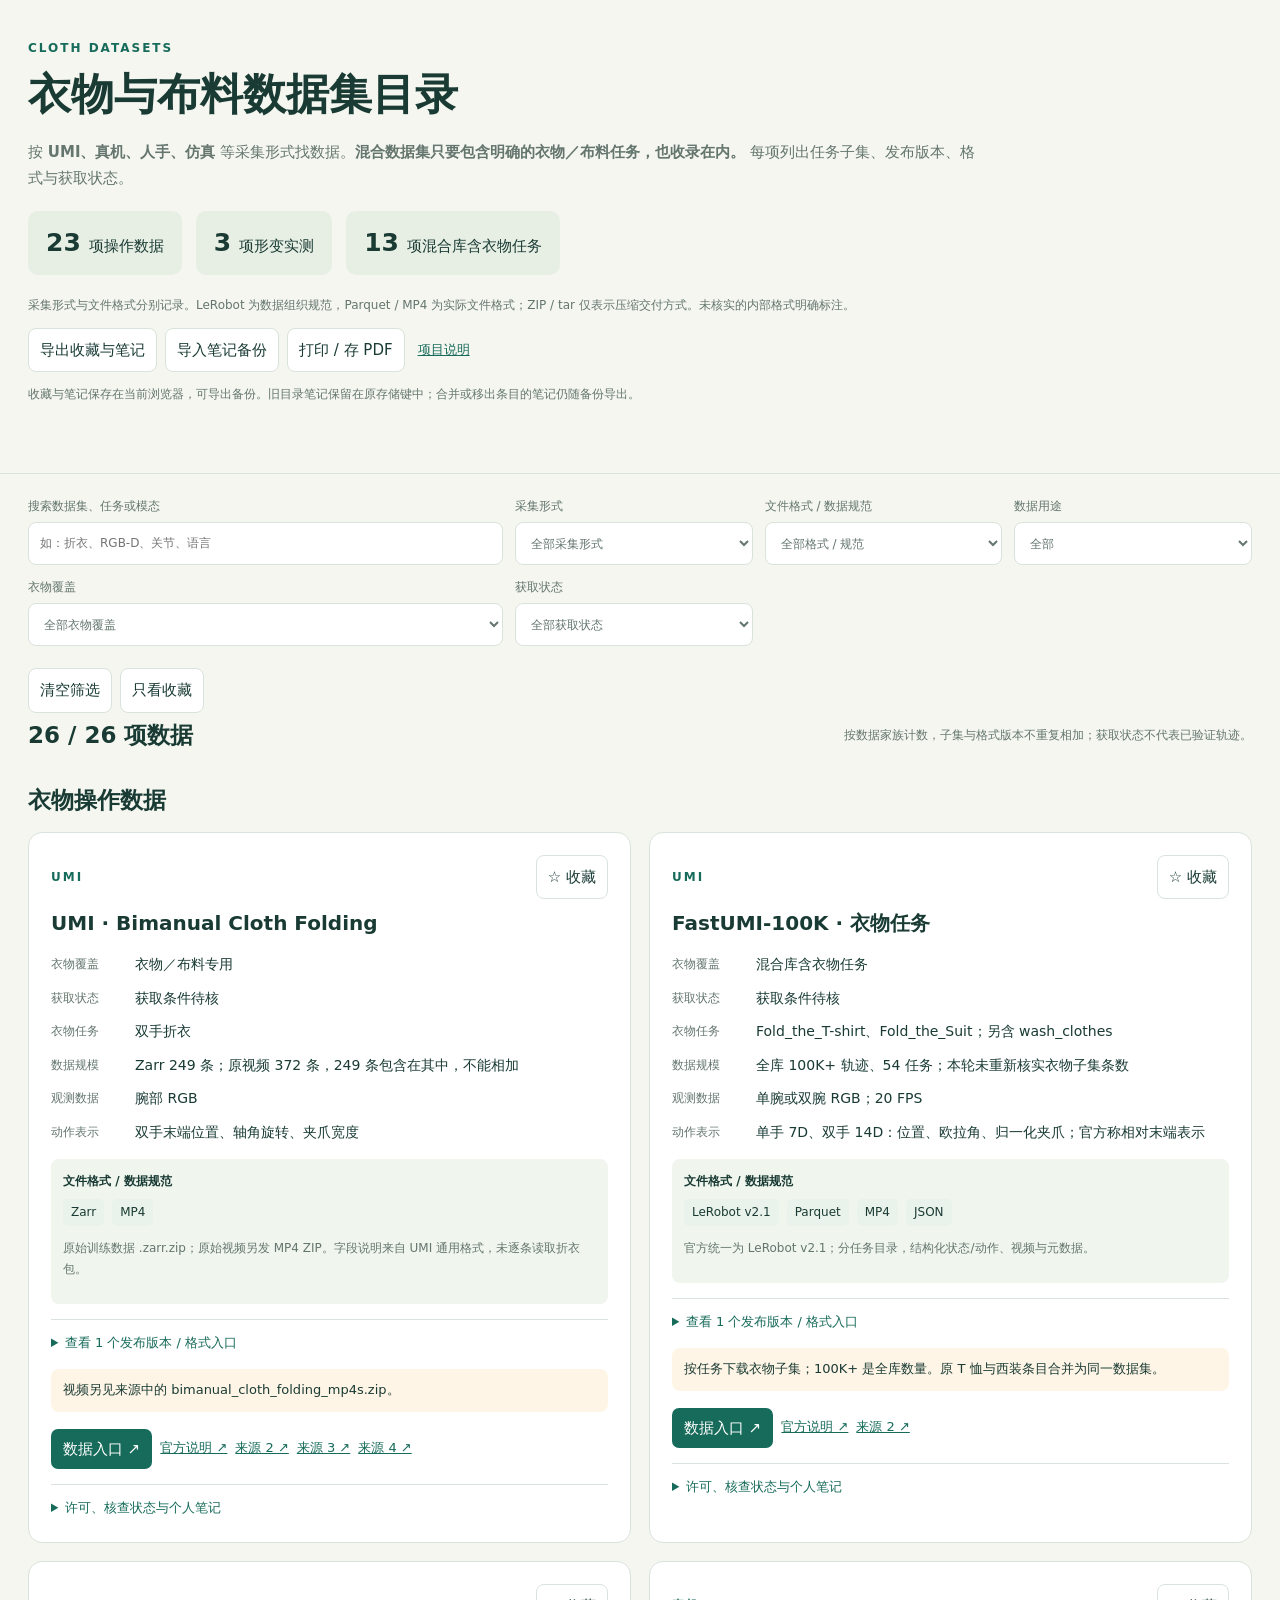
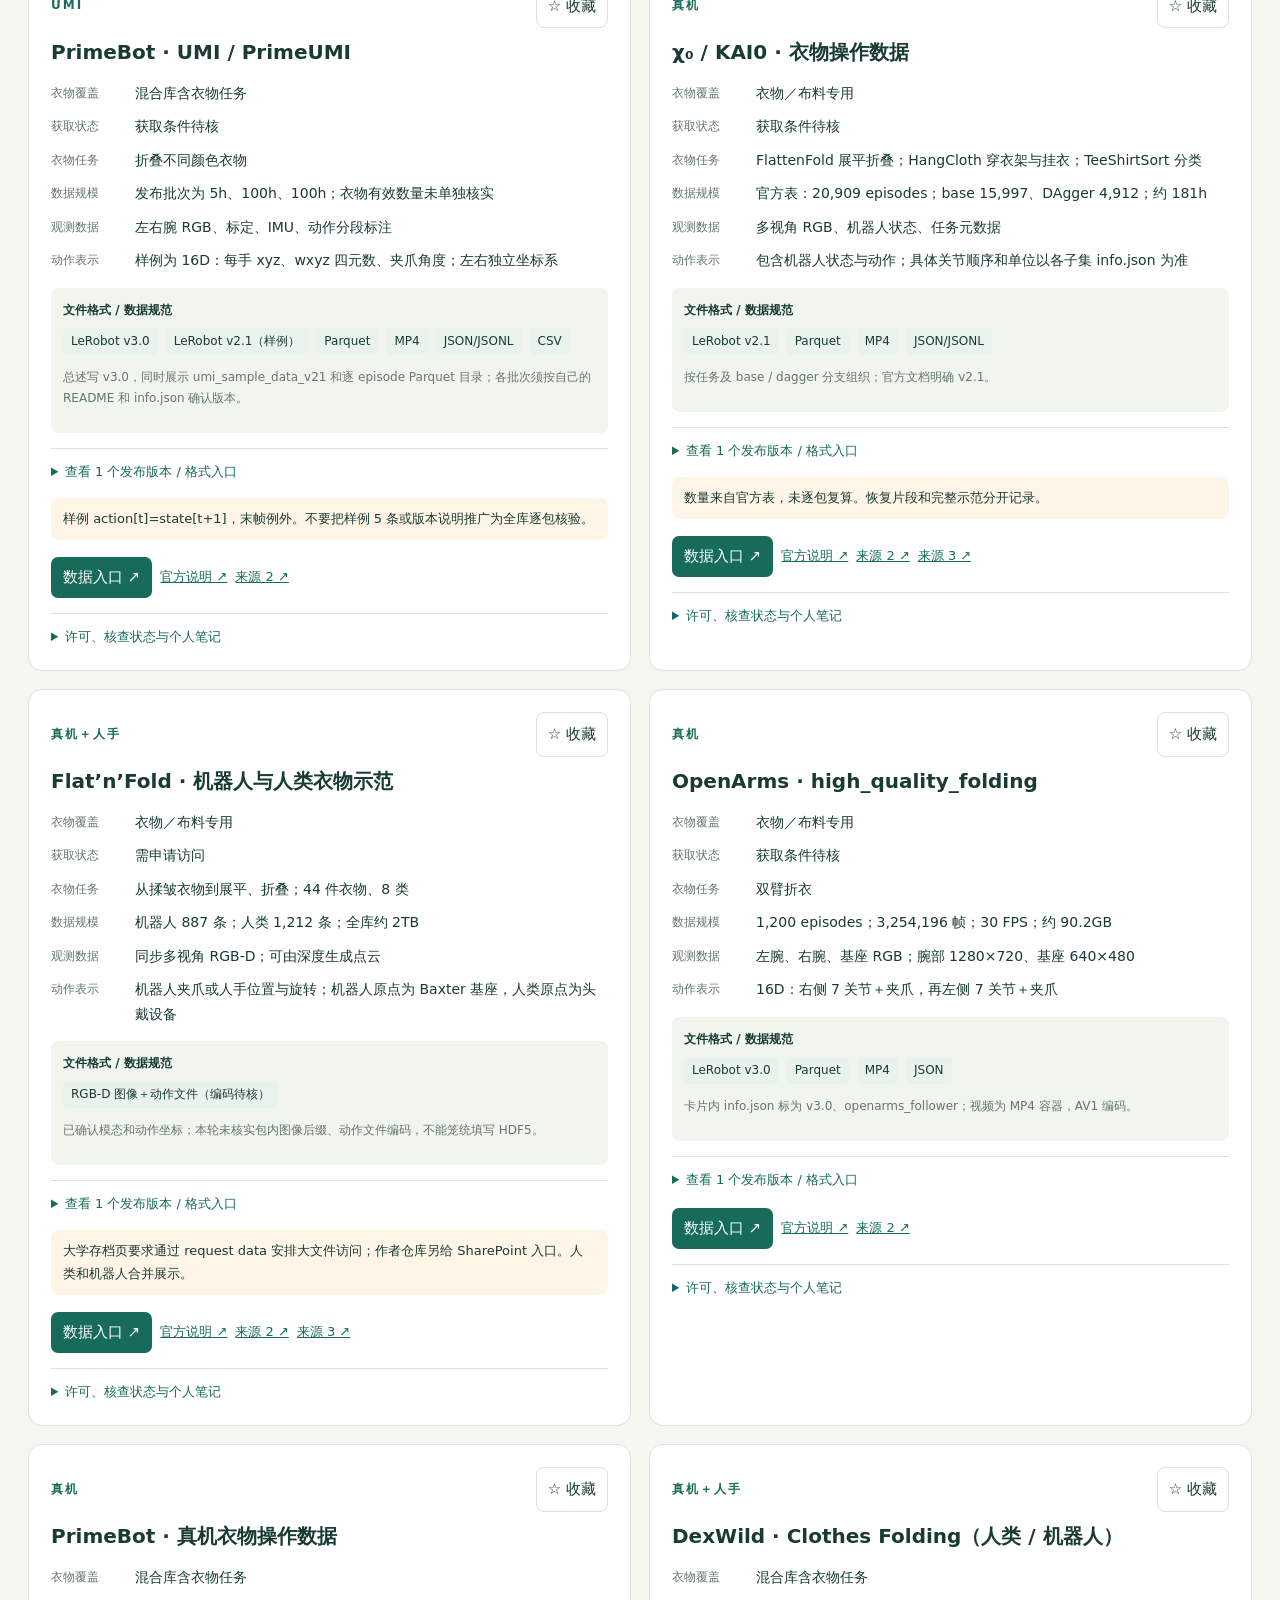
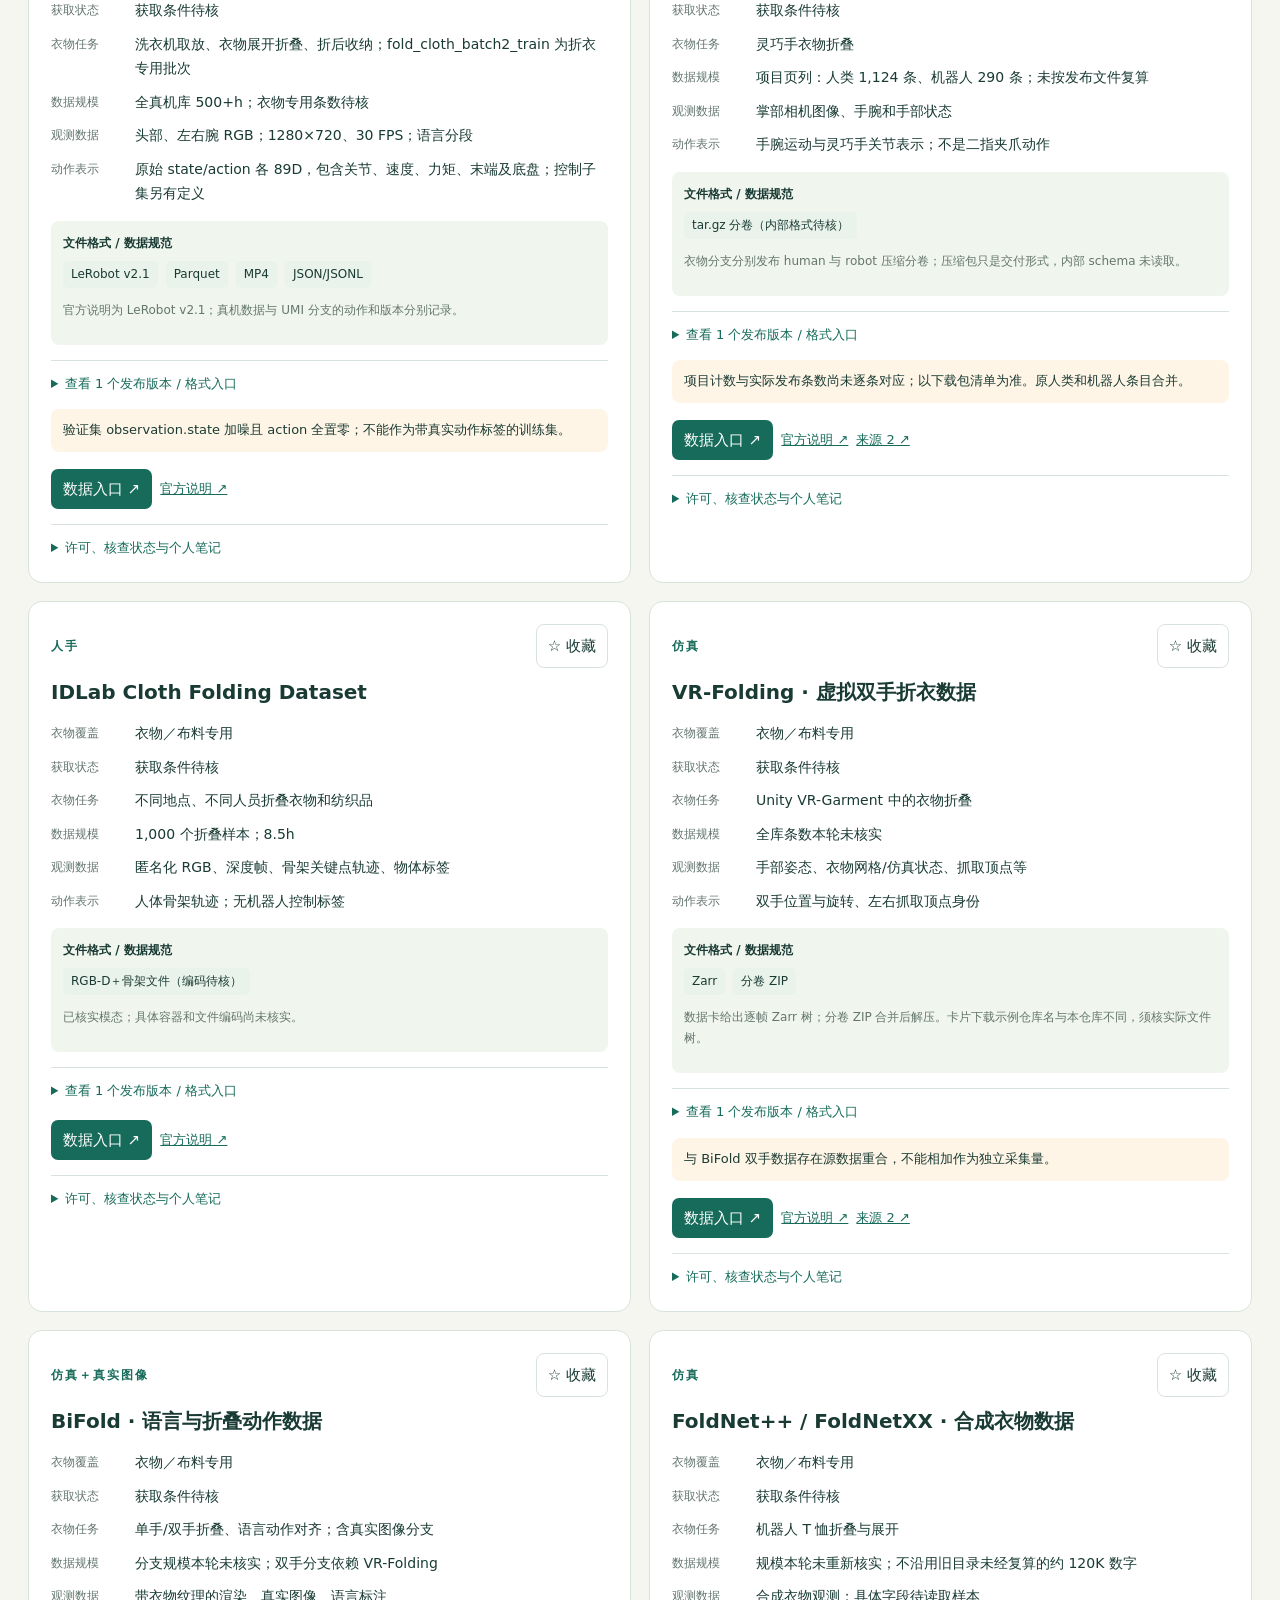
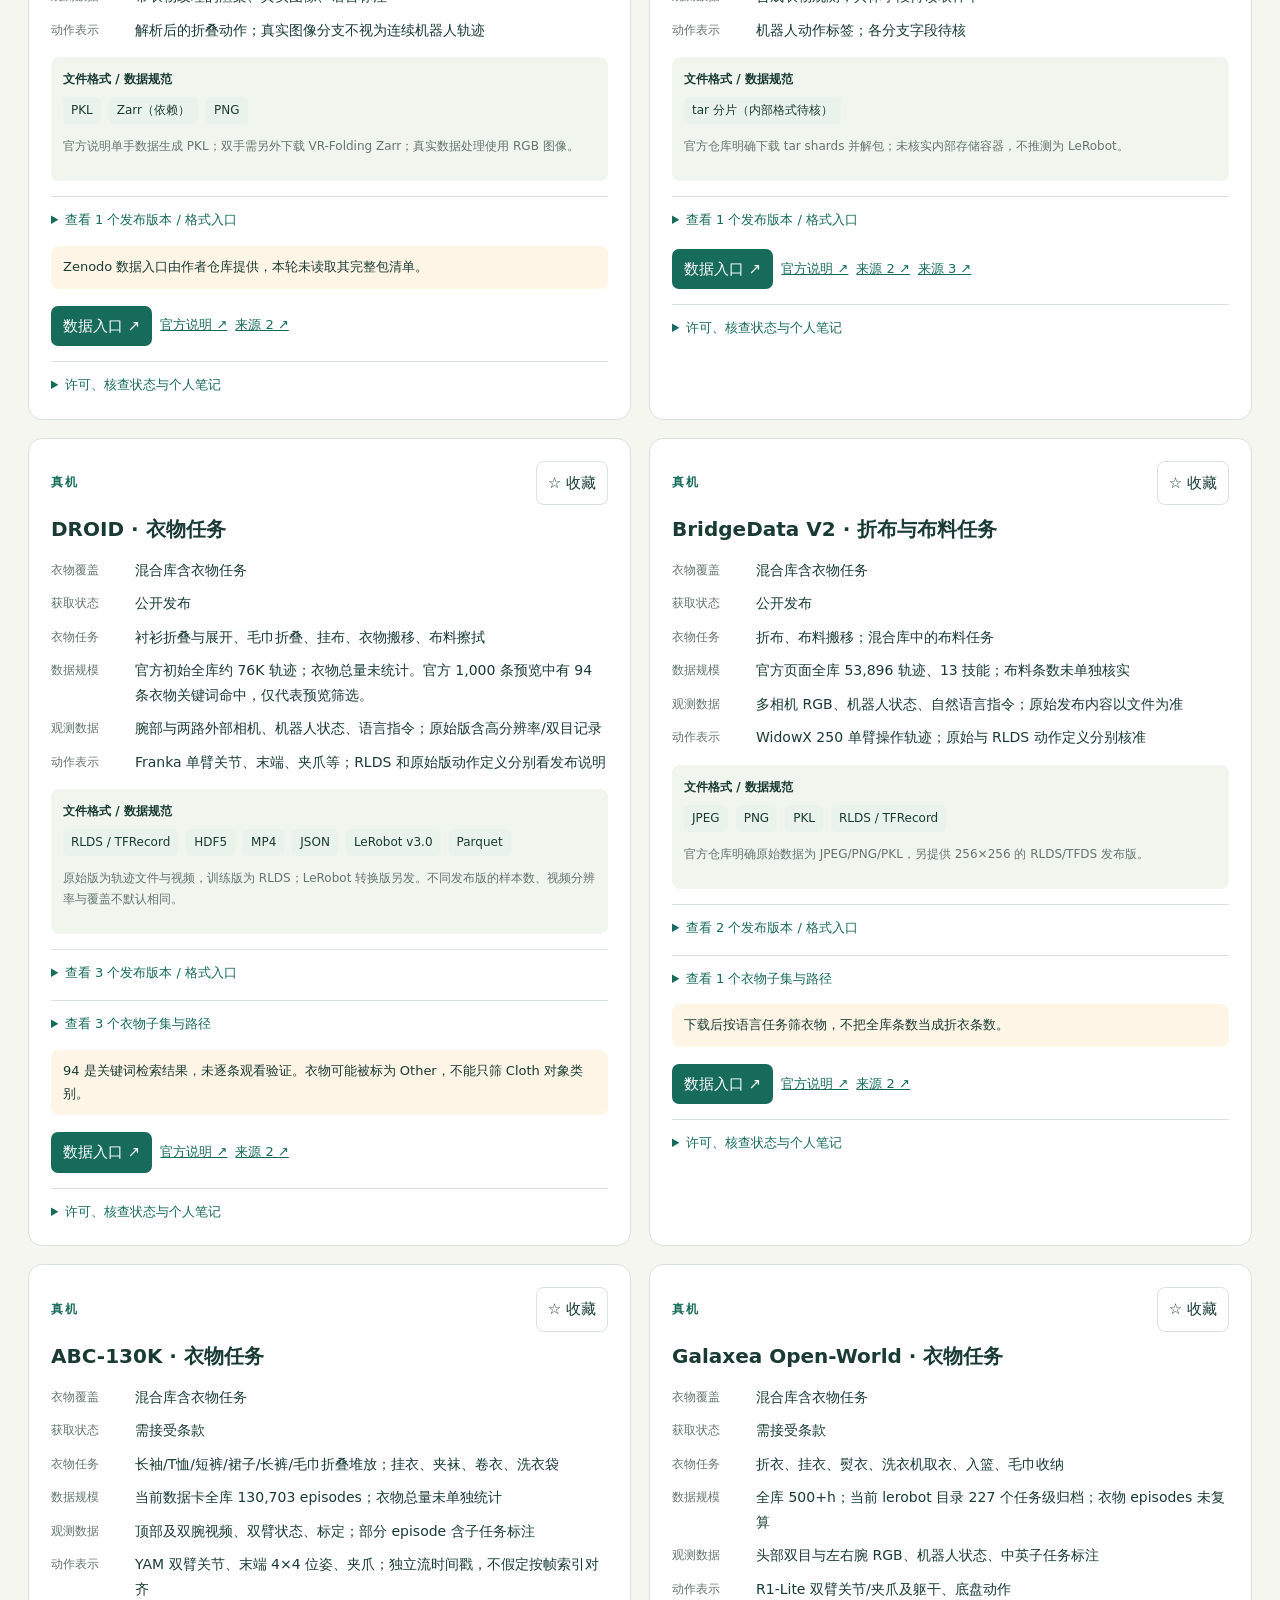
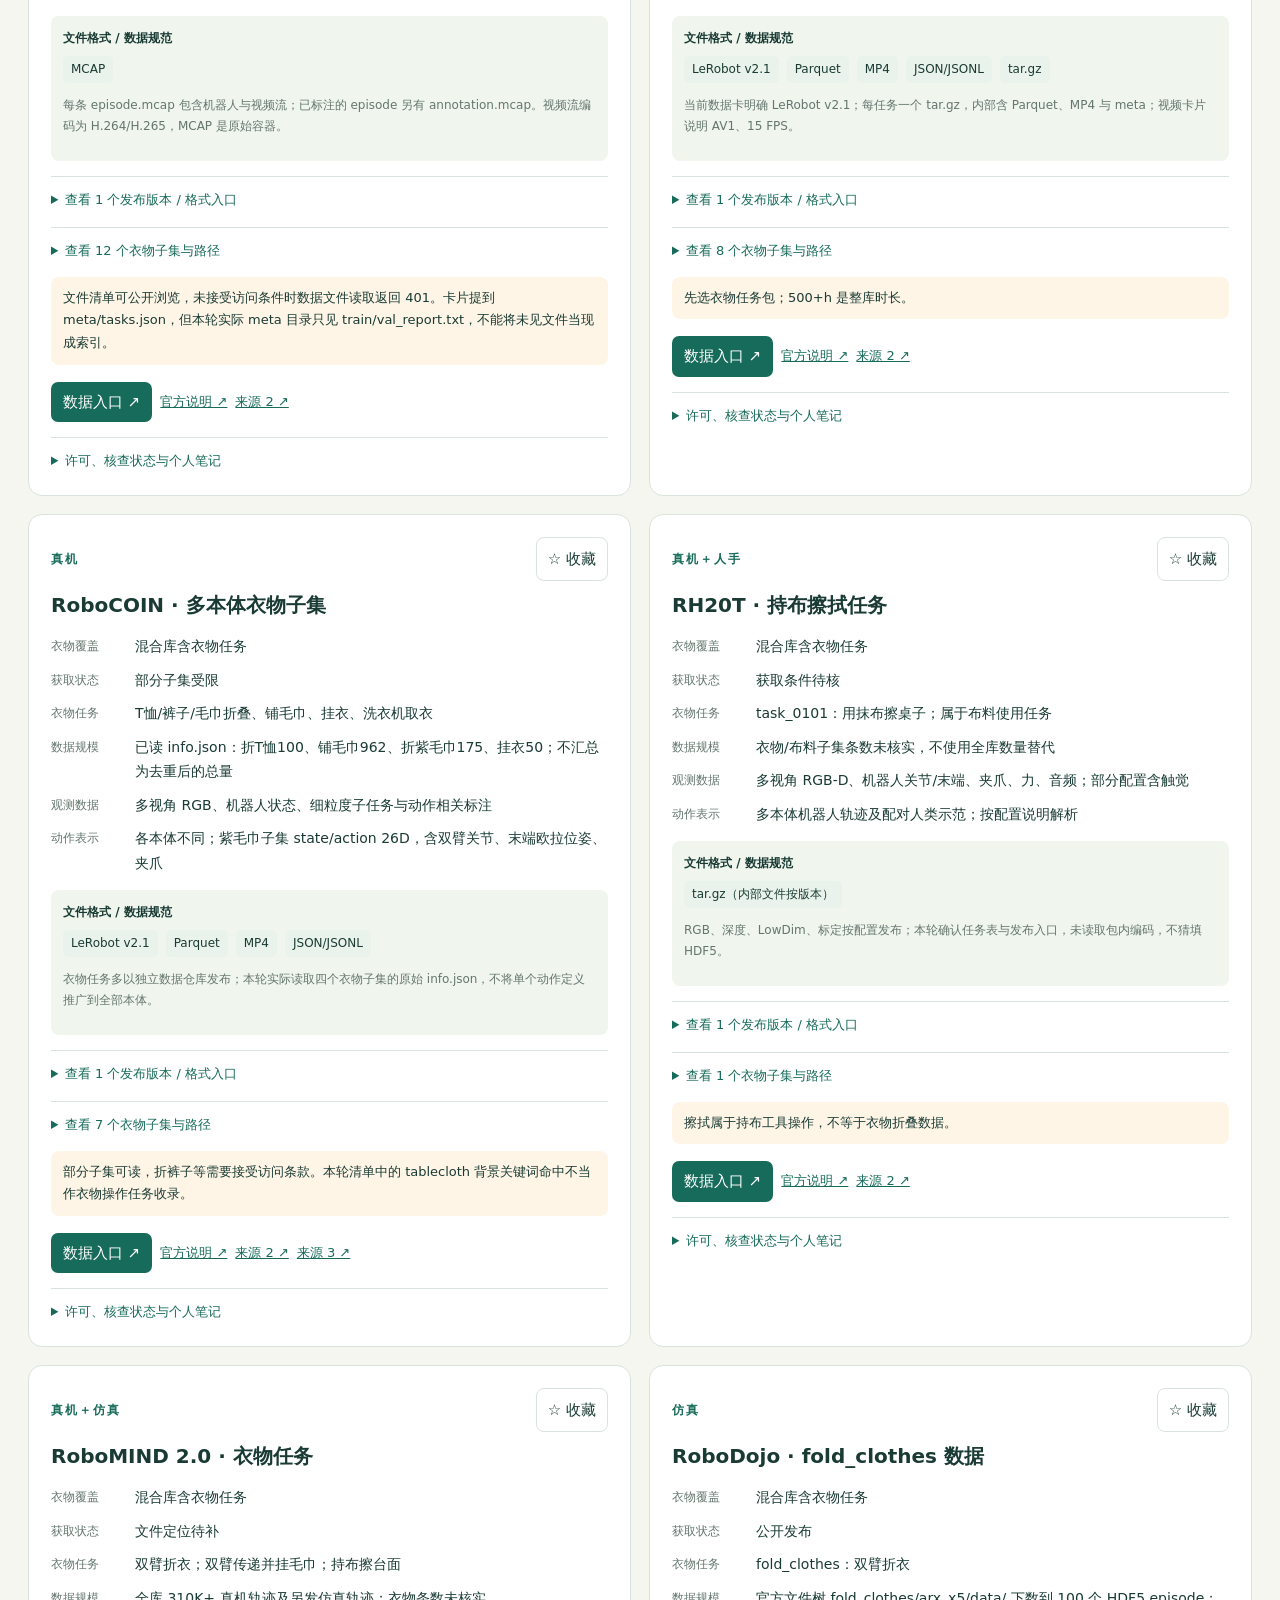
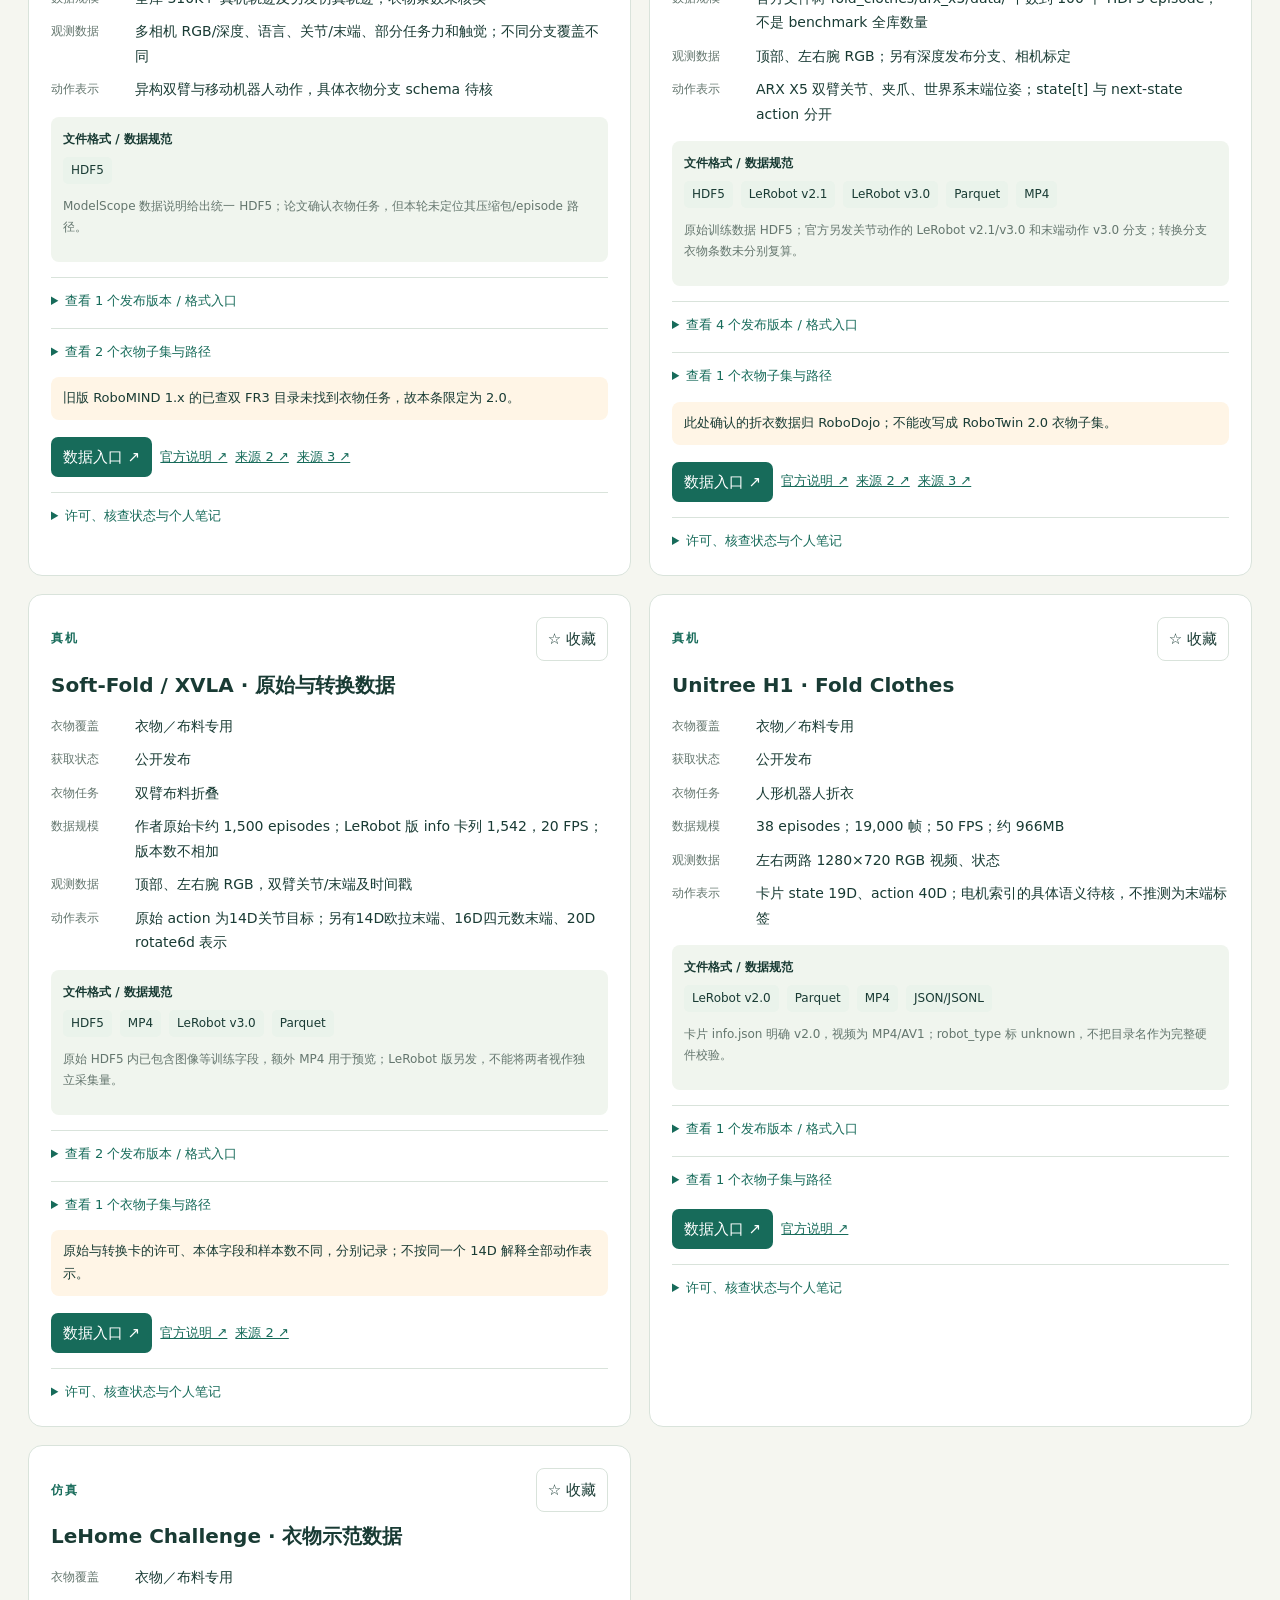
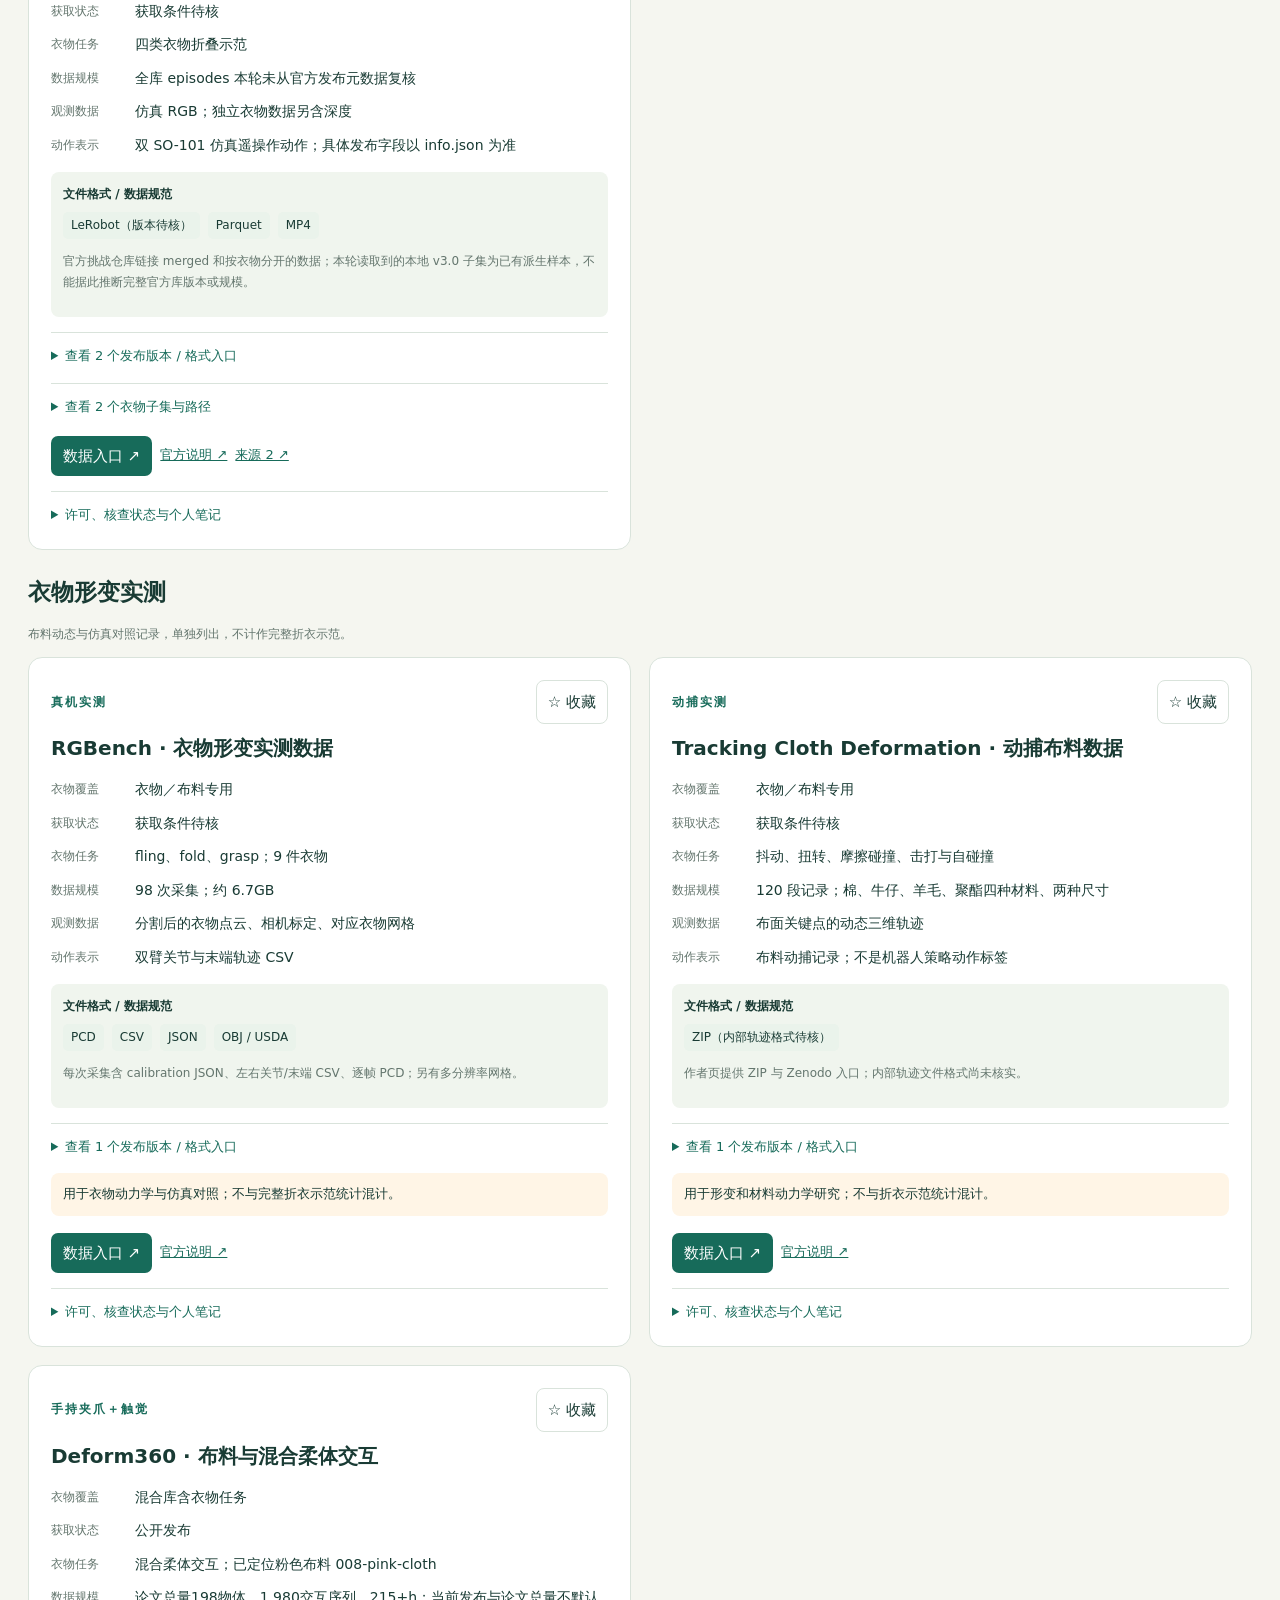
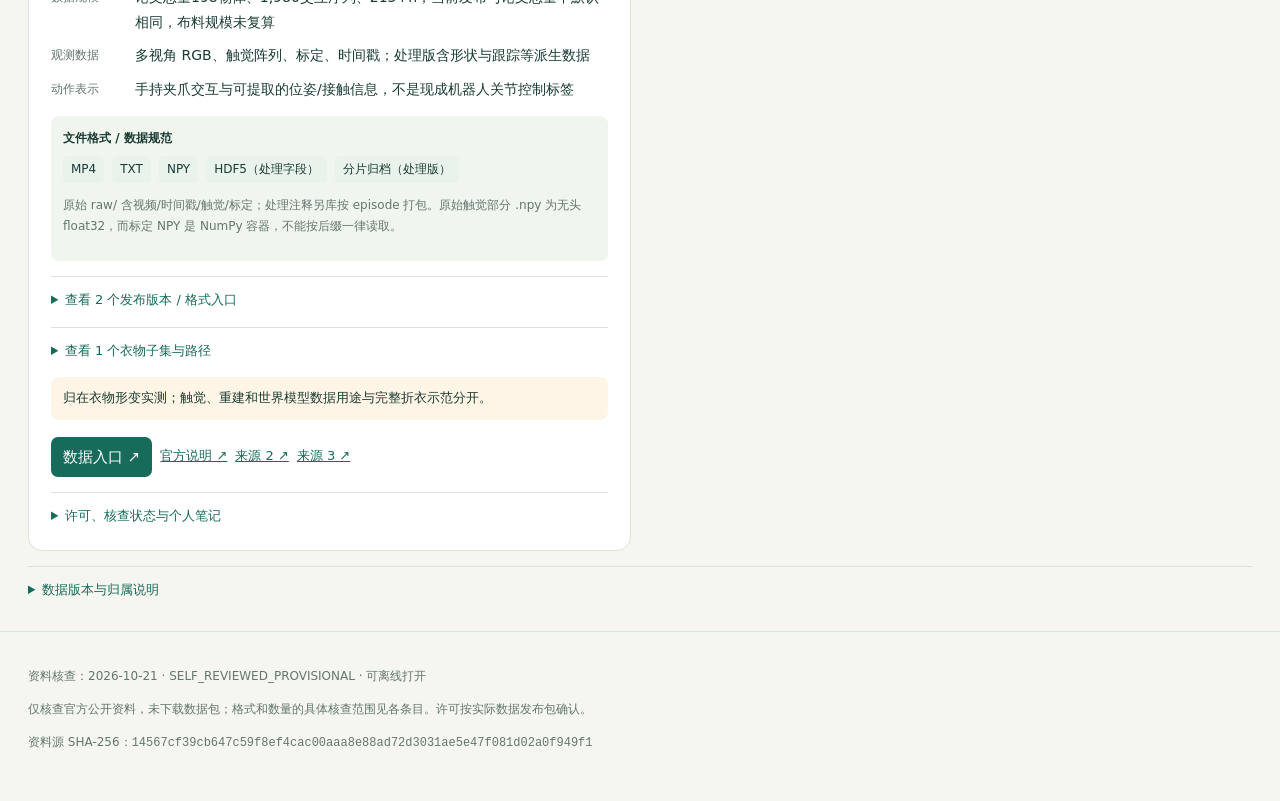
==== datasets/cloth-datasets.html @ 1697c264 "feat: add searchable cloth dataset directory" ====
<!doctype html>
<html lang="zh-CN"><head><meta charset="utf-8"><meta name="viewport" content="width=device-width,initial-scale=1">
<meta name="source-sha256" content="14567cf39cb647c59f8ef4cac00aaa8e88ad72d3031ae5e47f081d02a0f949f1"><title>衣物与布料数据集目录</title>
<style>
:root{--ink:#193b34;--muted:#64766e;--line:#d9e3db;--accent:#176b5a;--paper:#f5f6f0}*{box-sizing:border-box}body{margin:0;background:var(--paper);color:var(--ink);font:15px/1.75 system-ui,-apple-system,"Noto Sans CJK SC",sans-serif}a{color:var(--accent);overflow-wrap:anywhere}button,input,select,textarea{font:inherit;color:inherit}button,select{cursor:pointer}button,input,select,textarea{border:1px solid var(--line);border-radius:8px;background:white;padding:8px 11px}button:hover{border-color:var(--accent)}:focus-visible{outline:3px solid #dca468;outline-offset:2px}.wrap{max-width:1320px;margin:auto;padding:0 28px}header{padding:38px 0 22px;border-bottom:1px solid var(--line)}h1{font-size:clamp(28px,4vw,43px);line-height:1.3;margin:8px 0 16px}h2{font-size:23px;margin:22px 0 12px}h3{font-size:20px;line-height:1.5;margin:9px 0 14px}.eyebrow{color:var(--accent);font-size:12px;letter-spacing:2px;font-weight:700}.intro{color:var(--muted);max-width:950px}.stats,.tools,.tags,.cardlinks{display:flex;flex-wrap:wrap;gap:8px}.stats{gap:14px;margin:20px 0}.stat{padding:10px 18px;background:#e7eee4;border-radius:10px}.stat b{font-size:25px;margin-right:8px}.small{font-size:12px;color:var(--muted)}.tools{align-items:center}.tools a{font-size:13px;margin:0 5px}.filters{margin:22px 0;display:grid;grid-template-columns:2fr 1fr 1fr 1fr;gap:12px}.filters label{display:flex;flex-direction:column;gap:5px;color:var(--muted);font-size:12px}input,select{min-height:43px;width:100%}.grid{display:grid;grid-template-columns:repeat(2,minmax(0,1fr));gap:18px}.card{background:white;border:1px solid var(--line);border-radius:14px;padding:22px;min-width:0;scroll-margin-top:20px}.cardtop{display:flex;align-items:center;justify-content:space-between;gap:12px}.tag{font-size:12px;padding:3px 8px;background:#eaf3eb;border-radius:5px;overflow-wrap:anywhere}.formats{padding:12px;background:#f0f5ee;border-radius:8px;margin:15px 0}.formats strong{display:block;font-size:12px;margin-bottom:7px}dl{display:grid;grid-template-columns:72px minmax(0,1fr);gap:9px 12px;margin:0}dt{color:var(--muted);font-size:12px;padding-top:2px}dd{margin:0;font-size:14px;overflow-wrap:anywhere}.notice{font-size:13px;padding:10px 12px;background:#fff5e6;border-radius:8px;margin:14px 0}.cardlinks{margin-top:17px;align-items:center}.download{background:var(--accent);color:white;text-decoration:none;padding:7px 12px;border-radius:7px}.cardlinks a:not(.download){font-size:13px}details{border-top:1px solid var(--line);padding-top:12px;margin-top:15px}summary{cursor:pointer;font-size:13px;color:var(--accent)}textarea{display:block;width:100%;min-height:70px;margin-top:8px;resize:vertical}footer{border-top:1px solid var(--line);margin-top:30px;padding:22px 0 36px}.empty{background:white;border:1px dashed var(--line);padding:28px;border-radius:12px}.resultbar{display:flex;justify-content:space-between;gap:12px;align-items:center}.resultbar h2{margin:0}#status{min-height:22px}code{overflow-wrap:anywhere}section[hidden]{display:none}button[aria-pressed=true]{background:#dff0e3}.subset,.release{padding:10px 0;border-bottom:1px solid var(--line)}.subset code{display:block;font-size:12px;margin-top:5px}.subset p,.release p{margin:4px 0}.note-label{display:block;font-size:12px;color:var(--muted);margin-top:12px}@media(max-width:760px){.wrap{padding:0 16px}.filters{grid-template-columns:1fr 1fr}.grid{grid-template-columns:1fr}.card{padding:17px}.resultbar{align-items:flex-start;flex-direction:column}header{padding-top:25px}}@media print{.filters,.tools,.fav,.personal,#status{display:none}.grid{display:block}.card{break-inside:avoid;margin-bottom:15px}header{padding-top:0}}
</style></head><body>
<header><div class="wrap"><div class="eyebrow">CLOTH DATASETS</div><h1>衣物与布料数据集目录</h1>
<p class="intro">按 <strong>UMI、真机、人手、仿真</strong> 等采集形式找数据。<strong>混合数据集只要包含明确的衣物／布料任务，也收录在内。</strong> 每项列出任务子集、发布版本、格式与获取状态。</p>
<div id="stats" class="stats"></div>
<p class="small">采集形式与文件格式分别记录。LeRobot 为数据组织规范，Parquet / MP4 为实际文件格式；ZIP / tar 仅表示压缩交付方式。未核实的内部格式明确标注。</p>
<div class="tools"><button id="export">导出收藏与笔记</button><button id="import">导入笔记备份</button><input id="import-file" type="file" accept="application/json,.json" hidden><button id="print">打印 / 存 PDF</button><a href="https://github.com/codeofwhite/awesome-deformable-embodied-ai/blob/main/README.zh-CN.md">项目说明</a></div>
<p class="small">收藏与笔记保存在当前浏览器，可导出备份。旧目录笔记保留在原存储键中；合并或移出条目的笔记仍随备份导出。</p><p id="status" class="small" role="status" aria-live="polite"></p>
</div></header>
<main class="wrap"><div class="filters"><label>搜索数据集、任务或模态<input id="search" type="search" placeholder="如：折衣、RGB-D、关节、语言"></label><label>采集形式<select id="form"></select></label><label>文件格式 / 数据规范<select id="format"></select></label><label>数据用途<select id="section"><option value="">全部</option><option>操作数据</option><option>衣物形变实测</option></select></label><label>衣物覆盖<select id="coverage"></select></label><label>获取状态<select id="availability"></select></label></div>
<div class="tools"><button id="reset">清空筛选</button><button id="favorites" aria-pressed="false">只看收藏</button></div>
<div class="resultbar"><h2 id="count" aria-live="polite"></h2><p class="small">按数据家族计数，子集与格式版本不重复相加；获取状态不代表已验证轨迹。</p></div>
<section id="operation"><h2>衣物操作数据</h2><div id="operation-results" class="grid"></div></section>
<section id="physical"><h2>衣物形变实测</h2><p class="small">布料动态与仿真对照记录，单独列出，不计作完整折衣示范。</p><div id="physical-results" class="grid"></div></section><div id="empty" class="empty" hidden>没有匹配的数据集，请调整筛选条件。</div>
<details id="attribution"><summary>数据版本与归属说明</summary></details>
<noscript>此交互目录需要启用 JavaScript；数据内嵌在本页面中。</noscript></main>
<footer><div class="wrap"><p id="stamp" class="small"></p><p class="small">仅核查官方公开资料，未下载数据包；格式和数量的具体核查范围见各条目。许可按实际数据发布包确认。</p><p class="small">资料源 SHA-256：<code>14567cf39cb647c59f8ef4cac00aaa8e88ad72d3031ae5e47f081d02a0f949f1</code></p></div></footer>
<script id="catalog-data" type="application/json">{"schema_version":3,"title":"衣物与布料数据集目录","checked_at":"2026-10-21","scope":"只要混合数据集含明确衣物/布料任务即可收录；定位具体子集，区分采集形式、发布版本、文件格式与获取状态。仍不收工具、方法和环境条目。","review_status":"SELF_REVIEWED_PROVISIONAL","verification_scope":"官方网页、任务目录、数据卡与小型元数据核查；原始 info.json 与文件清单计数仅在对应条目声明，不表示已下载或验证轨迹。","resources":[{"id":"umi-cloth","name":"UMI · Bimanual Cloth Folding","collection_form":"UMI","section":"操作数据","tasks":"双手折衣","scale":"Zarr 249 条；原视频 372 条，249 条包含在其中，不能相加","observations":"腕部 RGB","actions":"双手末端位置、轴角旋转、夹爪宽度","formats":["Zarr","MP4"],"format_detail":"原始训练数据 .zarr.zip；原始视频另发 MP4 ZIP。字段说明来自 UMI 通用格式，未逐条读取折衣包。","download_url":"https://real.stanford.edu/umi/data/bimanual_cloth_folding/bimanual_cloth_folding.zarr.zip","access_notes":"视频另见来源中的 bimanual_cloth_folding_mp4s.zip。","license":"社区表标 MIT；具体发布包许可仍需确认","sources":[{"title":"官方数据与说明","url":"https://umi-data.github.io/"},{"title":"官方项目／数据／说明 2","url":"https://umi-gripper.github.io/"},{"title":"官方项目／数据／说明 3","url":"https://real.stanford.edu/umi/data/bimanual_cloth_folding/bimanual_cloth_folding.zarr.zip"},{"title":"官方项目／数据／说明 4","url":"https://real.stanford.edu/umi/data/bimanual_cloth_folding/bimanual_cloth_folding_mp4s.zip"}],"checked_at":"2026-10-21","verification":"官方说明已核查；未下载数据包","coverage":"衣物／布料专用","availability":"获取条件待核","subsets":[],"releases":[{"label":"当前发布入口","formats":["Zarr","MP4"],"url":"https://real.stanford.edu/umi/data/bimanual_cloth_folding/bimanual_cloth_folding.zarr.zip","provenance":"作者发布入口","coverage_note":"原始训练数据 .zarr.zip；原始视频另发 MP4 ZIP。字段说明来自 UMI 通用格式，未逐条读取折衣包。"}]},{"id":"fastumi-tshirt","name":"FastUMI-100K · 衣物任务","collection_form":"UMI","section":"操作数据","tasks":"Fold_the_T-shirt、Fold_the_Suit；另含 wash_clothes","scale":"全库 100K+ 轨迹、54 任务；本轮未重新核实衣物子集条数","observations":"单腕或双腕 RGB；20 FPS","actions":"单手 7D、双手 14D：位置、欧拉角、归一化夹爪；官方称相对末端表示","formats":["LeRobot v2.1","Parquet","MP4","JSON"],"format_detail":"官方统一为 LeRobot v2.1；分任务目录，结构化状态/动作、视频与元数据。","download_url":"https://huggingface.co/datasets/IPEC-COMMUNITY/FastUMI_100k_lerobot","access_notes":"按任务下载衣物子集；100K+ 是全库数量。原 T 恤与西装条目合并为同一数据集。","license":"Apache-2.0（作者数据卡）","sources":[{"title":"官方数据与说明","url":"https://huggingface.co/datasets/fastumi100k/fastumi100k/blob/main/README.md"},{"title":"官方项目／数据／说明 1","url":"https://huggingface.co/datasets/IPEC-COMMUNITY/FastUMI_100k_lerobot/raw/main/dual_arm/Fold_the_T-shirt/meta/info.json"}],"checked_at":"2026-10-21","verification":"官方说明已核查；未下载数据包","coverage":"混合库含衣物任务","availability":"获取条件待核","subsets":[],"releases":[{"label":"当前发布入口","formats":["LeRobot v2.1","Parquet","MP4","JSON"],"url":"https://huggingface.co/datasets/IPEC-COMMUNITY/FastUMI_100k_lerobot","provenance":"作者发布入口","coverage_note":"官方统一为 LeRobot v2.1；分任务目录，结构化状态/动作、视频与元数据。"}]},{"id":"primebot-umi","name":"PrimeBot · UMI / PrimeUMI","collection_form":"UMI","section":"操作数据","tasks":"折叠不同颜色衣物","scale":"发布批次为 5h、100h、100h；衣物有效数量未单独核实","observations":"左右腕 RGB、标定、IMU、动作分段标注","actions":"样例为 16D：每手 xyz、wxyz 四元数、夹爪角度；左右独立坐标系","formats":["LeRobot v3.0","LeRobot v2.1（样例）","Parquet","MP4","JSON/JSONL","CSV"],"format_detail":"总述写 v3.0，同时展示 umi_sample_data_v21 和逐 episode Parquet 目录；各批次须按自己的 README 和 info.json 确认版本。","download_url":"https://huggingface.co/datasets/challenge-2026/challenge_data","access_notes":"样例 action[t]=state[t+1]，末帧例外。不要把样例 5 条或版本说明推广为全库逐包核验。","license":"CC BY-SA 4.0（作者卡）","sources":[{"title":"官方数据与说明","url":"https://huggingface.co/datasets/challenge-2026/challenge_data/blob/main/README.md"},{"title":"官方项目／数据／说明 2","url":"https://bimanual-robot-learning.github.io/"}],"checked_at":"2026-10-21","verification":"官方说明已核查；未下载数据包","coverage":"混合库含衣物任务","availability":"获取条件待核","subsets":[],"releases":[{"label":"当前发布入口","formats":["LeRobot v3.0","LeRobot v2.1（样例）","Parquet","MP4","JSON/JSONL","CSV"],"url":"https://huggingface.co/datasets/challenge-2026/challenge_data","provenance":"作者发布入口","coverage_note":"总述写 v3.0，同时展示 umi_sample_data_v21 和逐 episode Parquet 目录；各批次须按自己的 README 和 info.json 确认版本。"}]},{"id":"kai0","name":"χ₀ / KAI0 · 衣物操作数据","collection_form":"真机","section":"操作数据","tasks":"FlattenFold 展平折叠；HangCloth 穿衣架与挂衣；TeeShirtSort 分类","scale":"官方表：20,909 episodes；base 15,997、DAgger 4,912；约 181h","observations":"多视角 RGB、机器人状态、任务元数据","actions":"包含机器人状态与动作；具体关节顺序和单位以各子集 info.json 为准","formats":["LeRobot v2.1","Parquet","MP4","JSON/JSONL"],"format_detail":"按任务及 base / dagger 分支组织；官方文档明确 v2.1。","download_url":"https://huggingface.co/datasets/OpenDriveLab-org/Kai0","access_notes":"数量来自官方表，未逐包复算。恢复片段和完整示范分开记录。","license":"CC BY-NC-SA 4.0（数据）","sources":[{"title":"官方数据与说明","url":"https://github.com/OpenDriveLab/kai0/blob/main/docs/dataset.md"},{"title":"官方项目／数据／说明 2","url":"https://github.com/OpenDriveLab/kai0"},{"title":"官方项目／数据／说明 3","url":"https://huggingface.co/datasets/OpenDriveLab-org/Kai0/raw/main/Task_A/base/meta/info.json"}],"checked_at":"2026-10-21","verification":"官方说明已核查；未下载数据包","coverage":"衣物／布料专用","availability":"获取条件待核","subsets":[],"releases":[{"label":"当前发布入口","formats":["LeRobot v2.1","Parquet","MP4","JSON/JSONL"],"url":"https://huggingface.co/datasets/OpenDriveLab-org/Kai0","provenance":"作者发布入口","coverage_note":"按任务及 base / dagger 分支组织；官方文档明确 v2.1。"}]},{"id":"flatnfold-robot","name":"Flat’n’Fold · 机器人与人类衣物示范","collection_form":"真机＋人手","section":"操作数据","tasks":"从揉皱衣物到展平、折叠；44 件衣物、8 类","scale":"机器人 887 条；人类 1,212 条；全库约 2TB","observations":"同步多视角 RGB-D；可由深度生成点云","actions":"机器人夹爪或人手位置与旋转；机器人原点为 Baxter 基座，人类原点为头戴设备","formats":["RGB-D 图像＋动作文件（编码待核）"],"format_detail":"已确认模态和动作坐标；本轮未核实包内图像后缀、动作文件编码，不能笼统填写 HDF5。","download_url":"https://researchdata.gla.ac.uk/1881/","access_notes":"大学存档页要求通过 request data 安排大文件访问；作者仓库另给 SharePoint 入口。人类和机器人合并展示。","license":"CC BY 4.0（大学存档页）","sources":[{"title":"官方数据与说明","url":"https://github.com/lipeng-zhuang521/flat-n-fold"},{"title":"官方项目／数据／说明 1","url":"https://github.com/lipeng-zhuang521/flat-n-fold/blob/main/README.md"},{"title":"官方项目／数据／说明 2","url":"https://researchdata.gla.ac.uk/1881/"}],"checked_at":"2026-10-21","verification":"官方说明已核查；未下载数据包","coverage":"衣物／布料专用","availability":"需申请访问","subsets":[],"releases":[{"label":"当前发布入口","formats":["RGB-D 图像＋动作文件（编码待核）"],"url":"https://researchdata.gla.ac.uk/1881/","provenance":"作者发布入口","coverage_note":"已确认模态和动作坐标；本轮未核实包内图像后缀、动作文件编码，不能笼统填写 HDF5。"}]},{"id":"openarm-fold","name":"OpenArms · high_quality_folding","collection_form":"真机","section":"操作数据","tasks":"双臂折衣","scale":"1,200 episodes；3,254,196 帧；30 FPS；约 90.2GB","observations":"左腕、右腕、基座 RGB；腕部 1280×720、基座 640×480","actions":"16D：右侧 7 关节＋夹爪，再左侧 7 关节＋夹爪","formats":["LeRobot v3.0","Parquet","MP4","JSON"],"format_detail":"卡片内 info.json 标为 v3.0、openarms_follower；视频为 MP4 容器，AV1 编码。","download_url":"https://huggingface.co/datasets/lerobot/high_quality_folding","access_notes":"","license":"Apache-2.0（数据卡）","sources":[{"title":"官方数据与说明","url":"https://huggingface.co/datasets/lerobot/high_quality_folding"},{"title":"官方项目／数据／说明 2","url":"https://lerobot-robot-folding.hf.space/"}],"checked_at":"2026-10-21","verification":"官方说明已核查；未下载数据包","coverage":"衣物／布料专用","availability":"获取条件待核","subsets":[],"releases":[{"label":"当前发布入口","formats":["LeRobot v3.0","Parquet","MP4","JSON"],"url":"https://huggingface.co/datasets/lerobot/high_quality_folding","provenance":"作者发布入口","coverage_note":"卡片内 info.json 标为 v3.0、openarms_follower；视频为 MP4 容器，AV1 编码。"}]},{"id":"primebot-real","name":"PrimeBot · 真机衣物操作数据","collection_form":"真机","section":"操作数据","tasks":"洗衣机取放、衣物展开折叠、折后收纳；fold_cloth_batch2_train 为折衣专用批次","scale":"全真机库 500+h；衣物专用条数待核","observations":"头部、左右腕 RGB；1280×720、30 FPS；语言分段","actions":"原始 state/action 各 89D，包含关节、速度、力矩、末端及底盘；控制子集另有定义","formats":["LeRobot v2.1","Parquet","MP4","JSON/JSONL"],"format_detail":"官方说明为 LeRobot v2.1；真机数据与 UMI 分支的动作和版本分别记录。","download_url":"https://huggingface.co/datasets/challenge-2026/challenge_data","access_notes":"验证集 observation.state 加噪且 action 全置零；不能作为带真实动作标签的训练集。","license":"CC BY-SA 4.0（作者卡）","sources":[{"title":"官方数据与说明","url":"https://huggingface.co/datasets/challenge-2026/challenge_data/blob/main/README.md"}],"checked_at":"2026-10-21","verification":"官方说明已核查；未下载数据包","coverage":"混合库含衣物任务","availability":"获取条件待核","subsets":[],"releases":[{"label":"当前发布入口","formats":["LeRobot v2.1","Parquet","MP4","JSON/JSONL"],"url":"https://huggingface.co/datasets/challenge-2026/challenge_data","provenance":"作者发布入口","coverage_note":"官方说明为 LeRobot v2.1；真机数据与 UMI 分支的动作和版本分别记录。"}]},{"id":"dexwild-robot","name":"DexWild · Clothes Folding（人类 / 机器人）","collection_form":"真机＋人手","section":"操作数据","tasks":"灵巧手衣物折叠","scale":"项目页列：人类 1,124 条、机器人 290 条；未按发布文件复算","observations":"掌部相机图像、手腕和手部状态","actions":"手腕运动与灵巧手关节表示；不是二指夹爪动作","formats":["tar.gz 分卷（内部格式待核）"],"format_detail":"衣物分支分别发布 human 与 robot 压缩分卷；压缩包只是交付形式，内部 schema 未读取。","download_url":"https://huggingface.co/datasets/boardd/dexwild-dataset/tree/main/clothes_folding_data","access_notes":"项目计数与实际发布条数尚未逐条对应；以下载包清单为准。原人类和机器人条目合并。","license":"数据仓库标 MIT；具体包内许可未逐文件核实","sources":[{"title":"官方数据与说明","url":"https://dexwild.github.io/"},{"title":"官方项目／数据／说明 2","url":"https://huggingface.co/datasets/boardd/dexwild-dataset/tree/main/clothes_folding_data/robot"}],"checked_at":"2026-10-21","verification":"官方说明已核查；未下载数据包","coverage":"混合库含衣物任务","availability":"获取条件待核","subsets":[],"releases":[{"label":"当前发布入口","formats":["tar.gz 分卷（内部格式待核）"],"url":"https://huggingface.co/datasets/boardd/dexwild-dataset/tree/main/clothes_folding_data","provenance":"作者发布入口","coverage_note":"衣物分支分别发布 human 与 robot 压缩分卷；压缩包只是交付形式，内部 schema 未读取。"}]},{"id":"idlab","name":"IDLab Cloth Folding Dataset","collection_form":"人手","section":"操作数据","tasks":"不同地点、不同人员折叠衣物和纺织品","scale":"1,000 个折叠样本；8.5h","observations":"匿名化 RGB、深度帧、骨架关键点轨迹、物体标签","actions":"人体骨架轨迹；无机器人控制标签","formats":["RGB-D＋骨架文件（编码待核）"],"format_detail":"已核实模态；具体容器和文件编码尚未核实。","download_url":"https://adverley.github.io/folding-demonstrations/","access_notes":"","license":"本轮未核实数据许可","sources":[{"title":"官方数据与说明","url":"https://idlab.ugent.be/resources/cloth-folding-dataset"}],"checked_at":"2026-10-21","verification":"官方说明已核查；未下载数据包","coverage":"衣物／布料专用","availability":"获取条件待核","subsets":[],"releases":[{"label":"当前发布入口","formats":["RGB-D＋骨架文件（编码待核）"],"url":"https://adverley.github.io/folding-demonstrations/","provenance":"作者发布入口","coverage_note":"已核实模态；具体容器和文件编码尚未核实。"}]},{"id":"vr-folding","name":"VR-Folding · 虚拟双手折衣数据","collection_form":"仿真","section":"操作数据","tasks":"Unity VR-Garment 中的衣物折叠","scale":"全库条数本轮未核实","observations":"手部姿态、衣物网格/仿真状态、抓取顶点等","actions":"双手位置与旋转、左右抓取顶点身份","formats":["Zarr","分卷 ZIP"],"format_detail":"数据卡给出逐帧 Zarr 树；分卷 ZIP 合并后解压。卡片下载示例仓库名与本仓库不同，须核实际文件树。","download_url":"https://huggingface.co/datasets/robotflow/vr-folding","access_notes":"与 BiFold 双手数据存在源数据重合，不能相加作为独立采集量。","license":"MIT（数据卡）","sources":[{"title":"官方数据与说明","url":"https://huggingface.co/datasets/robotflow/vr-folding"},{"title":"官方项目／数据／说明 2","url":"https://huggingface.co/datasets/robotflow/vr-folding/tree/main/data/data_examples"}],"checked_at":"2026-10-21","verification":"官方说明已核查；未下载数据包","coverage":"衣物／布料专用","availability":"获取条件待核","subsets":[],"releases":[{"label":"当前发布入口","formats":["Zarr","分卷 ZIP"],"url":"https://huggingface.co/datasets/robotflow/vr-folding","provenance":"作者发布入口","coverage_note":"数据卡给出逐帧 Zarr 树；分卷 ZIP 合并后解压。卡片下载示例仓库名与本仓库不同，须核实际文件树。"}]},{"id":"bifold","name":"BiFold · 语言与折叠动作数据","collection_form":"仿真＋真实图像","section":"操作数据","tasks":"单手/双手折叠、语言动作对齐；含真实图像分支","scale":"分支规模本轮未核实；双手分支依赖 VR-Folding","observations":"带衣物纹理的渲染、真实图像、语言标注","actions":"解析后的折叠动作；真实图像分支不视为连续机器人轨迹","formats":["PKL","Zarr（依赖）","PNG"],"format_detail":"官方说明单手数据生成 PKL；双手需另外下载 VR-Folding Zarr；真实数据处理使用 RGB 图像。","download_url":"https://zenodo.org/records/14851100","access_notes":"Zenodo 数据入口由作者仓库提供，本轮未读取其完整包清单。","license":"数据许可本轮未核实；仓库代码 MIT 不代替数据许可","sources":[{"title":"官方数据与说明","url":"https://github.com/Barbany/bifold"},{"title":"官方项目／数据／说明 2","url":"https://zenodo.org/records/14851100"}],"checked_at":"2026-10-21","verification":"官方说明已核查；未下载数据包","coverage":"衣物／布料专用","availability":"获取条件待核","subsets":[],"releases":[{"label":"当前发布入口","formats":["PKL","Zarr（依赖）","PNG"],"url":"https://zenodo.org/records/14851100","provenance":"作者发布入口","coverage_note":"官方说明单手数据生成 PKL；双手需另外下载 VR-Folding Zarr；真实数据处理使用 RGB 图像。"}]},{"id":"foldnetxx","name":"FoldNet++ / FoldNetXX · 合成衣物数据","collection_form":"仿真","section":"操作数据","tasks":"机器人 T 恤折叠与展开","scale":"规模本轮未重新核实；不沿用旧目录未经复算的约 120K 数字","observations":"合成衣物观测；具体字段待读取样本","actions":"机器人动作标签；各分支字段待核","formats":["tar 分片（内部格式待核）"],"format_detail":"官方仓库明确下载 tar shards 并解包；未核实内部存储容器，不推测为 LeRobot。","download_url":"https://huggingface.co/datasets/GalaxyGeneralRobotics/FoldNetXX","access_notes":"","license":"本轮未重新核实数据许可","sources":[{"title":"官方数据与说明","url":"https://github.com/GalaxyGeneralRobotics/FoldNetXX"},{"title":"官方项目／数据／说明 1","url":"https://huggingface.co/datasets/GalaxyGeneralRobotics/FoldNetXX"},{"title":"官方项目／数据／说明 3","url":"https://pku-epic.github.io/FoldNetXX/"}],"checked_at":"2026-10-21","verification":"官方说明已核查；未下载数据包","coverage":"衣物／布料专用","availability":"获取条件待核","subsets":[],"releases":[{"label":"当前发布入口","formats":["tar 分片（内部格式待核）"],"url":"https://huggingface.co/datasets/GalaxyGeneralRobotics/FoldNetXX","provenance":"作者发布入口","coverage_note":"官方仓库明确下载 tar shards 并解包；未核实内部存储容器，不推测为 LeRobot。"}]},{"id":"rgbench","name":"RGBench · 衣物形变实测数据","collection_form":"真机实测","section":"衣物形变实测","tasks":"fling、fold、grasp；9 件衣物","scale":"98 次采集；约 6.7GB","observations":"分割后的衣物点云、相机标定、对应衣物网格","actions":"双臂关节与末端轨迹 CSV","formats":["PCD","CSV","JSON","OBJ / USDA"],"format_detail":"每次采集含 calibration JSON、左右关节/末端 CSV、逐帧 PCD；另有多分辨率网格。","download_url":"https://huggingface.co/datasets/RGBench/RGBench-Cloth-Sim2Real-v1","access_notes":"用于衣物动力学与仿真对照；不与完整折衣示范统计混计。","license":"CC BY 4.0（作者仓库）","sources":[{"title":"官方数据与说明","url":"https://github.com/hwk0809/RGBench/blob/main/docs/DATASET.md"}],"checked_at":"2026-10-21","verification":"官方说明已核查；未下载数据包","coverage":"衣物／布料专用","availability":"获取条件待核","subsets":[],"releases":[{"label":"当前发布入口","formats":["PCD","CSV","JSON","OBJ / USDA"],"url":"https://huggingface.co/datasets/RGBench/RGBench-Cloth-Sim2Real-v1","provenance":"作者发布入口","coverage_note":"每次采集含 calibration JSON、左右关节/末端 CSV、逐帧 PCD；另有多分辨率网格。"}]},{"id":"tracking-cloth-deformation","name":"Tracking Cloth Deformation · 动捕布料数据","collection_form":"动捕实测","section":"衣物形变实测","tasks":"抖动、扭转、摩擦碰撞、击打与自碰撞","scale":"120 段记录；棉、牛仔、羊毛、聚酯四种材料、两种尺寸","observations":"布面关键点的动态三维轨迹","actions":"布料动捕记录；不是机器人策略动作标签","formats":["ZIP（内部轨迹格式待核）"],"format_detail":"作者页提供 ZIP 与 Zenodo 入口；内部轨迹文件格式尚未核实。","download_url":"https://fcoltraro.github.io/projects/dataset/","access_notes":"用于形变和材料动力学研究；不与折衣示范统计混计。","license":"本轮未核实数据许可","sources":[{"title":"官方数据与说明","url":"https://fcoltraro.github.io/projects/dataset/"}],"checked_at":"2026-10-21","verification":"官方说明已核查；未下载数据包","coverage":"衣物／布料专用","availability":"获取条件待核","subsets":[],"releases":[{"label":"当前发布入口","formats":["ZIP（内部轨迹格式待核）"],"url":"https://fcoltraro.github.io/projects/dataset/","provenance":"作者发布入口","coverage_note":"作者页提供 ZIP 与 Zenodo 入口；内部轨迹文件格式尚未核实。"}]},{"id":"droid","name":"DROID · 衣物任务","collection_form":"真机","section":"操作数据","tasks":"衬衫折叠与展开、毛巾折叠、挂布、衣物搬移、布料擦拭","scale":"官方初始全库约 76K 轨迹；衣物总量未统计。官方 1,000 条预览中有 94 条衣物关键词命中，仅代表预览筛选。","observations":"腕部与两路外部相机、机器人状态、语言指令；原始版含高分辨率/双目记录","actions":"Franka 单臂关节、末端、夹爪等；RLDS 和原始版动作定义分别看发布说明","formats":["RLDS / TFRecord","HDF5","MP4","JSON","LeRobot v3.0","Parquet"],"format_detail":"原始版为轨迹文件与视频，训练版为 RLDS；LeRobot 转换版另发。不同发布版的样本数、视频分辨率与覆盖不默认相同。","download_url":"https://droid-dataset.github.io/visualizer/","access_notes":"94 是关键词检索结果，未逐条观看验证。衣物可能被标为 Other，不能只筛 Cloth 对象类别。","license":"按具体原始版和转换版的发布许可确认","sources":[{"title":"官方数据格式","url":"https://github.com/droid-dataset/droid/blob/main/docs/the-droid-dataset.md"},{"title":"官方预览索引","url":"https://droid-dataset.github.io/visualizer/"}],"checked_at":"2026-10-21","verification":"官方资料与公开文件目录已核；未下载轨迹","coverage":"混合库含衣物任务","availability":"公开发布","subsets":[{"name":"折蓝衬衫","path":"36906660/2023-08-23/Wed_Aug_23_21:50:45_2023","url":"https://droid-dataset.github.io/visualizer/","note":"官方预览指令 Fold the blue shirt；用 recording_folderpath / 语言标注关联原始数据"},{"name":"展开蓝衬衫","path":"36906660/2023-08-23/Wed_Aug_23_21:53:58_2023","url":"https://droid-dataset.github.io/visualizer/","note":""},{"name":"毛巾对角折叠两次","path":"36906660/2023-07-19/Wed_Jul_19_16:45:44_2023","url":"https://droid-dataset.github.io/visualizer/","note":""}],"releases":[{"label":"官方 RLDS 训练版","formats":["RLDS / TFRecord"],"url":"https://github.com/droid-dataset/droid/blob/main/docs/the-droid-dataset.md","provenance":"作者发布","coverage_note":"下载位置 gs://gresearch/robotics/droid；语言标注版本需区分"},{"label":"官方原始版","formats":["HDF5","MP4","JSON"],"url":"https://github.com/droid-dataset/droid/blob/main/docs/the-droid-dataset.md","provenance":"作者发布","coverage_note":"下载位置 gs://gresearch/robotics/droid_raw"},{"label":"LeRobot 转换版","formats":["LeRobot v3.0","Parquet","MP4"],"url":"https://huggingface.co/datasets/lerobot/droid_1.0.1","provenance":"LeRobot 团队转换发布","coverage_note":"卡片列 95,658 episodes、15 FPS，属于该发布版全库数量，不是衣物数，也不与 76K 相加"}]},{"id":"bridge","name":"BridgeData V2 · 折布与布料任务","collection_form":"真机","section":"操作数据","tasks":"折布、布料搬移；混合库中的布料任务","scale":"官方页面全库 53,896 轨迹、13 技能；布料条数未单独核实","observations":"多相机 RGB、机器人状态、自然语言指令；原始发布内容以文件为准","actions":"WidowX 250 单臂操作轨迹；原始与 RLDS 动作定义分别核准","formats":["JPEG","PNG","PKL","RLDS / TFRecord"],"format_detail":"官方仓库明确原始数据为 JPEG/PNG/PKL，另提供 256×256 的 RLDS/TFDS 发布版。","download_url":"https://bridgedata-v2.github.io/","access_notes":"下载后按语言任务筛衣物，不把全库条数当成折衣条数。","license":"数据许可待核","sources":[{"title":"官方任务范围","url":"https://bridgedata-v2.github.io/"},{"title":"官方格式说明","url":"https://github.com/rail-berkeley/bridge_data_v2#data"}],"checked_at":"2026-10-21","verification":"官方资料与公开文件目录已核；未下载轨迹","coverage":"混合库含衣物任务","availability":"公开发布","subsets":[{"name":"折布","path":"语言标注：fold / cloth","url":"https://rail.eecs.berkeley.edu/datasets/bridge_release/data/","note":"官方 skills 列 folding cloths；具体 episode ID 本轮未提取"}],"releases":[{"label":"官方原始数据","formats":["JPEG","PNG","PKL"],"url":"https://rail.eecs.berkeley.edu/datasets/bridge_release/data/","provenance":"作者发布","coverage_note":""},{"label":"官方 TFDS/RLDS 版","formats":["RLDS / TFRecord"],"url":"https://rail.eecs.berkeley.edu/datasets/bridge_release/data/","provenance":"作者发布","coverage_note":"tfds 目录；原始图像与处理版分辨率不同"}]},{"id":"abc130k","name":"ABC-130K · 衣物任务","collection_form":"真机","section":"操作数据","tasks":"长袖/T恤/短裤/裙子/长裤/毛巾折叠堆放；挂衣、夹袜、卷衣、洗衣袋","scale":"当前数据卡全库 130,703 episodes；衣物总量未单独统计","observations":"顶部及双腕视频、双臂状态、标定；部分 episode 含子任务标注","actions":"YAM 双臂关节、末端 4×4 位姿、夹爪；独立流时间戳，不假定按帧索引对齐","formats":["MCAP"],"format_detail":"每条 episode.mcap 包含机器人与视频流；已标注的 episode 另有 annotation.mcap。视频流编码为 H.264/H.265，MCAP 是原始容器。","download_url":"https://huggingface.co/datasets/XDOF/ABC-130k","access_notes":"文件清单可公开浏览，未接受访问条件时数据文件读取返回 401。卡片提到 meta/tasks.json，但本轮实际 meta 目录只见 train/val_report.txt，不能将未见文件当现成索引。","license":"Apache-2.0（数据卡）","sources":[{"title":"官方数据卡","url":"https://huggingface.co/datasets/XDOF/ABC-130k"},{"title":"官方衣物任务目录","url":"https://huggingface.co/datasets/XDOF/ABC-130k/tree/main/data/train/fold_and_stack_the_t_shirts"}],"checked_at":"2026-10-21","verification":"官方资料与公开文件目录已核；未下载轨迹","coverage":"混合库含衣物任务","availability":"需接受条款","subsets":[{"name":"fold_and_stack_the_long_sleeve_shirts","path":"data/train/fold_and_stack_the_long_sleeve_shirts","url":"https://huggingface.co/datasets/XDOF/ABC-130k/tree/main/data/train/fold_and_stack_the_long_sleeve_shirts","note":"官方目录已定位；仅列部分衣物任务"},{"name":"fold_and_stack_the_t_shirts","path":"data/train/fold_and_stack_the_t_shirts","url":"https://huggingface.co/datasets/XDOF/ABC-130k/tree/main/data/train/fold_and_stack_the_t_shirts","note":"官方目录已定位；仅列部分衣物任务"},{"name":"fold_and_stack_the_shorts","path":"data/train/fold_and_stack_the_shorts","url":"https://huggingface.co/datasets/XDOF/ABC-130k/tree/main/data/train/fold_and_stack_the_shorts","note":"官方目录已定位；仅列部分衣物任务"},{"name":"fold_and_stack_the_skirts","path":"data/train/fold_and_stack_the_skirts","url":"https://huggingface.co/datasets/XDOF/ABC-130k/tree/main/data/train/fold_and_stack_the_skirts","note":"官方目录已定位；仅列部分衣物任务"},{"name":"fold_and_stack_the_trousers","path":"data/train/fold_and_stack_the_trousers","url":"https://huggingface.co/datasets/XDOF/ABC-130k/tree/main/data/train/fold_and_stack_the_trousers","note":"官方目录已定位；仅列部分衣物任务"},{"name":"fold_and_stack_the_towels","path":"data/train/fold_and_stack_the_towels","url":"https://huggingface.co/datasets/XDOF/ABC-130k/tree/main/data/train/fold_and_stack_the_towels","note":"官方目录已定位；仅列部分衣物任务"},{"name":"fold_and_stack_the_mixed_laundry_pile","path":"data/train/fold_and_stack_the_mixed_laundry_pile","url":"https://huggingface.co/datasets/XDOF/ABC-130k/tree/main/data/train/fold_and_stack_the_mixed_laundry_pile","note":"官方目录已定位；仅列部分衣物任务"},{"name":"fold_the_inside_out_t_shirt","path":"data/train/fold_the_inside_out_t_shirt","url":"https://huggingface.co/datasets/XDOF/ABC-130k/tree/main/data/train/fold_the_inside_out_t_shirt","note":"官方目录已定位；仅列部分衣物任务"},{"name":"place_the_shirt_on_the_hanger","path":"data/train/place_the_shirt_on_the_hanger","url":"https://huggingface.co/datasets/XDOF/ABC-130k/tree/main/data/train/place_the_shirt_on_the_hanger","note":"官方目录已定位；仅列部分衣物任务"},{"name":"clip_the_socks_to_the_hanger","path":"data/train/clip_the_socks_to_the_hanger","url":"https://huggingface.co/datasets/XDOF/ABC-130k/tree/main/data/train/clip_the_socks_to_the_hanger","note":"官方目录已定位；仅列部分衣物任务"},{"name":"place_the_bra_in_the_laundry_bag_and_zip_it_closed","path":"data/train/place_the_bra_in_the_laundry_bag_and_zip_it_closed","url":"https://huggingface.co/datasets/XDOF/ABC-130k/tree/main/data/train/place_the_bra_in_the_laundry_bag_and_zip_it_closed","note":"官方目录已定位；仅列部分衣物任务"},{"name":"roll_the_towels","path":"data/train/roll_the_towels","url":"https://huggingface.co/datasets/XDOF/ABC-130k/tree/main/data/train/roll_the_towels","note":"官方目录已定位；仅列部分衣物任务"}],"releases":[{"label":"官方原始 MCAP","formats":["MCAP"],"url":"https://huggingface.co/datasets/XDOF/ABC-130k","provenance":"作者发布","coverage_note":"按 train/val 与任务目录选取；未核实其他转换版的衣物覆盖"}]},{"id":"galaxea","name":"Galaxea Open-World · 衣物任务","collection_form":"真机","section":"操作数据","tasks":"折衣、挂衣、熨衣、洗衣机取衣、入篮、毛巾收纳","scale":"全库 500+h；当前 lerobot 目录 227 个任务级归档；衣物 episodes 未复算","observations":"头部双目与左右腕 RGB、机器人状态、中英子任务标注","actions":"R1-Lite 双臂关节/夹爪及躯干、底盘动作","formats":["LeRobot v2.1","Parquet","MP4","JSON/JSONL","tar.gz"],"format_detail":"当前数据卡明确 LeRobot v2.1；每任务一个 tar.gz，内部含 Parquet、MP4 与 meta；视频卡片说明 AV1、15 FPS。","download_url":"https://huggingface.co/datasets/OpenGalaxea/Galaxea-Open-World-Dataset","access_notes":"先选衣物任务包；500+h 是整库时长。","license":"CC BY-NC-SA 4.0（数据卡及社区访问条款）","sources":[{"title":"官方数据卡","url":"https://huggingface.co/datasets/OpenGalaxea/Galaxea-Open-World-Dataset"},{"title":"任务压缩包目录","url":"https://huggingface.co/datasets/OpenGalaxea/Galaxea-Open-World-Dataset/tree/main/lerobot"}],"checked_at":"2026-10-21","verification":"官方资料与公开文件目录已核；未下载轨迹","coverage":"混合库含衣物任务","availability":"需接受条款","subsets":[{"name":"Fold_Clothes20250617_001","path":"lerobot/Fold_Clothes20250617_001.tar.gz","url":"https://huggingface.co/datasets/OpenGalaxea/Galaxea-Open-World-Dataset/blob/main/lerobot/Fold_Clothes20250617_001.tar.gz","note":""},{"name":"Fold_Clothes_20250807_011","path":"lerobot/Fold_Clothes_20250807_011.tar.gz","url":"https://huggingface.co/datasets/OpenGalaxea/Galaxea-Open-World-Dataset/blob/main/lerobot/Fold_Clothes_20250807_011.tar.gz","note":""},{"name":"Hang_Clothes20250625_002","path":"lerobot/Hang_Clothes20250625_002.tar.gz","url":"https://huggingface.co/datasets/OpenGalaxea/Galaxea-Open-World-Dataset/blob/main/lerobot/Hang_Clothes20250625_002.tar.gz","note":""},{"name":"Iron_The_Clothes_20250728_010","path":"lerobot/Iron_The_Clothes_20250728_010.tar.gz","url":"https://huggingface.co/datasets/OpenGalaxea/Galaxea-Open-World-Dataset/blob/main/lerobot/Iron_The_Clothes_20250728_010.tar.gz","note":""},{"name":"Place_The_Dress_Shirt_On_The_Hanger20250619_001","path":"lerobot/Place_The_Dress_Shirt_On_The_Hanger20250619_001.tar.gz","url":"https://huggingface.co/datasets/OpenGalaxea/Galaxea-Open-World-Dataset/blob/main/lerobot/Place_The_Dress_Shirt_On_The_Hanger20250619_001.tar.gz","note":""},{"name":"Take_Out_The_Laundry_From_The_Washing_Machine20250618_001","path":"lerobot/Take_Out_The_Laundry_From_The_Washing_Machine20250618_001.tar.gz","url":"https://huggingface.co/datasets/OpenGalaxea/Galaxea-Open-World-Dataset/blob/main/lerobot/Take_Out_The_Laundry_From_The_Washing_Machine20250618_001.tar.gz","note":""},{"name":"Storage_Towels_20250715_006","path":"lerobot/Storage_Towels_20250715_006.tar.gz","url":"https://huggingface.co/datasets/OpenGalaxea/Galaxea-Open-World-Dataset/blob/main/lerobot/Storage_Towels_20250715_006.tar.gz","note":""},{"name":"Clothes_Into_The_Basket_20250728_010","path":"lerobot/Clothes_Into_The_Basket_20250728_010.tar.gz","url":"https://huggingface.co/datasets/OpenGalaxea/Galaxea-Open-World-Dataset/blob/main/lerobot/Clothes_Into_The_Basket_20250728_010.tar.gz","note":""}],"releases":[{"label":"官方任务级 LeRobot 版","formats":["LeRobot v2.1","Parquet","MP4","JSON/JSONL"],"url":"https://huggingface.co/datasets/OpenGalaxea/Galaxea-Open-World-Dataset/tree/main/lerobot","provenance":"作者发布","coverage_note":"当前文件树和卡片已核；仓库早期说明另提 RLDS，未将其计作已定位的当前下载版"}]},{"id":"robocoin","name":"RoboCOIN · 多本体衣物子集","collection_form":"真机","section":"操作数据","tasks":"T恤/裤子/毛巾折叠、铺毛巾、挂衣、洗衣机取衣","scale":"已读 info.json：折T恤100、铺毛巾962、折紫毛巾175、挂衣50；不汇总为去重后的总量","observations":"多视角 RGB、机器人状态、细粒度子任务与动作相关标注","actions":"各本体不同；紫毛巾子集 state/action 26D，含双臂关节、末端欧拉位姿、夹爪","formats":["LeRobot v2.1","Parquet","MP4","JSON/JSONL"],"format_detail":"衣物任务多以独立数据仓库发布；本轮实际读取四个衣物子集的原始 info.json，不将单个动作定义推广到全部本体。","download_url":"https://huggingface.co/RoboCOIN","access_notes":"部分子集可读，折裤子等需要接受访问条款。本轮清单中的 tablecloth 背景关键词命中不当作衣物操作任务收录。","license":"Apache-2.0（已核子集数据卡）；逐仓库确认","sources":[{"title":"折T恤原始元数据","url":"https://huggingface.co/datasets/RoboCOIN/Agilex_Cobot_Magic_fold_T_shirts/blob/main/meta/info.json"},{"title":"折紫毛巾原始元数据","url":"https://huggingface.co/datasets/RoboCOIN/Agilex_Cobot_Magic_fold_towel_purple/blob/main/meta/info.json"},{"title":"挂衣数据卡","url":"https://huggingface.co/datasets/RoboCOIN/Realman_RMC_AIDA_L_hang_clothes"}],"checked_at":"2026-10-21","verification":"四个衣物子集原始 info.json 已读取；其他子集核查卡片/目录；未下载轨迹","coverage":"混合库含衣物任务","availability":"部分子集受限","subsets":[{"name":"折 T 恤","path":"RoboCOIN/Agilex_Cobot_Magic_fold_T_shirts","url":"https://huggingface.co/datasets/RoboCOIN/Agilex_Cobot_Magic_fold_T_shirts","note":"前四项计数来自原始 info.json；托盘项计数来自数据卡","episodes":100},{"name":"铺平毛巾","path":"RoboCOIN/Agilex_Cobot_Magic_place_towel_flat","url":"https://huggingface.co/datasets/RoboCOIN/Agilex_Cobot_Magic_place_towel_flat","note":"前四项计数来自原始 info.json；托盘项计数来自数据卡","episodes":962},{"name":"折紫色毛巾","path":"RoboCOIN/Agilex_Cobot_Magic_fold_towel_purple","url":"https://huggingface.co/datasets/RoboCOIN/Agilex_Cobot_Magic_fold_towel_purple","note":"前四项计数来自原始 info.json；托盘项计数来自数据卡","episodes":175},{"name":"挂衣","path":"RoboCOIN/Realman_RMC_AIDA_L_hang_clothes","url":"https://huggingface.co/datasets/RoboCOIN/Realman_RMC_AIDA_L_hang_clothes","note":"前四项计数来自原始 info.json；托盘项计数来自数据卡","episodes":50},{"name":"折裤子","path":"RoboCOIN/Agilex_Cobot_Magic_fold_the_pants","url":"https://huggingface.co/datasets/RoboCOIN/Agilex_Cobot_Magic_fold_the_pants","note":"任务目录已定位，规模未核"},{"name":"折后放托盘","path":"RoboCOIN/Agilex_Cobot_Magic_fold_towel_blue_tray","url":"https://huggingface.co/datasets/RoboCOIN/Agilex_Cobot_Magic_fold_towel_blue_tray","note":"前四项计数来自原始 info.json；托盘项计数来自数据卡","episodes":50},{"name":"洗衣机取衣","path":"RoboCOIN/R1_Lite_take_clothes_out_of_the_washing_machine","url":"https://huggingface.co/datasets/RoboCOIN/R1_Lite_take_clothes_out_of_the_washing_machine","note":"任务目录已定位，规模未核"}],"releases":[{"label":"RoboCOIN 扩展 LeRobot 版","formats":["LeRobot v2.1","Parquet","MP4","JSON/JSONL"],"url":"https://huggingface.co/datasets/RoboCOIN/Agilex_Cobot_Magic_fold_T_shirts","provenance":"作者发布","coverage_note":"各衣物子集独立入口；不重复计为多个大规模数据家族"}]},{"id":"rh20t","name":"RH20T · 持布擦拭任务","collection_form":"真机＋人手","section":"操作数据","tasks":"task_0101：用抹布擦桌子；属于布料使用任务","scale":"衣物/布料子集条数未核实，不使用全库数量替代","observations":"多视角 RGB-D、机器人关节/末端、夹爪、力、音频；部分配置含触觉","actions":"多本体机器人轨迹及配对人类示范；按配置说明解析","formats":["tar.gz（内部文件按版本）"],"format_detail":"RGB、深度、LowDim、标定按配置发布；本轮确认任务表与发布入口，未读取包内编码，不猜填 HDF5。","download_url":"https://rh20t.github.io/","access_notes":"擦拭属于持布工具操作，不等于衣物折叠数据。","license":"数据许可待核","sources":[{"title":"官方任务描述 JSON","url":"https://rh20t.github.io/static/task_description.json"},{"title":"官方数据页","url":"https://rh20t.github.io/"}],"checked_at":"2026-10-21","verification":"官方资料与公开文件目录已核；未下载轨迹","coverage":"混合库含衣物任务","availability":"获取条件待核","subsets":[{"name":"用抹布擦桌子","path":"task_0101","url":"https://rh20t.github.io/static/task_description.json","note":"按任务描述键筛选各机器人配置数据"}],"releases":[{"label":"官方多模态发布包","formats":["tar.gz（内部文件按版本）"],"url":"https://rh20t.github.io/","provenance":"作者发布","coverage_note":"640×360 与 320×180 等发布版本；有损/无损深度差异见官方说明"}]},{"id":"robomind2","name":"RoboMIND 2.0 · 衣物任务","collection_form":"真机＋仿真","section":"操作数据","tasks":"双臂折衣；双臂传递并挂毛巾；持布擦台面","scale":"全库 310K+ 真机轨迹及另发仿真轨迹；衣物条数未核实","observations":"多相机 RGB/深度、语言、关节/末端、部分任务力和触觉；不同分支覆盖不同","actions":"异构双臂与移动机器人动作，具体衣物分支 schema 待核","formats":["HDF5"],"format_detail":"ModelScope 数据说明给出统一 HDF5；论文确认衣物任务，但本轮未定位其压缩包/episode 路径。","download_url":"https://www.modelscope.cn/datasets/X-Humanoid/RoboMIND2.0","access_notes":"旧版 RoboMIND 1.x 的已查双 FR3 目录未找到衣物任务，故本条限定为 2.0。","license":"数据许可待核","sources":[{"title":"官方数据说明","url":"https://www.modelscope.cn/datasets/X-Humanoid/RoboMIND2.0"},{"title":"作者论文任务细节","url":"https://arxiv.org/html/2512.24653v1"},{"title":"作者项目页","url":"https://log2r.github.io/RoboMIND2.0/"}],"checked_at":"2026-10-21","verification":"论文与数据说明已核；衣物分支文件定位尚未完成","coverage":"混合库含衣物任务","availability":"文件定位待补","subsets":[{"name":"Franka 双臂传递并挂毛巾","path":"文件路径待核","url":"https://arxiv.org/html/2512.24653v1","note":"论文附录任务说明"},{"name":"UR5 双臂折衣","path":"文件路径待核","url":"https://arxiv.org/html/2512.24653v1","note":"不能用 RoboMIND 1.x 的 dual_fr3 倒水样例代替衣物证据"}],"releases":[{"label":"官方 RoboMIND 2.0","formats":["HDF5"],"url":"https://www.modelscope.cn/datasets/X-Humanoid/RoboMIND2.0","provenance":"作者发布","coverage_note":"已确认数据入口与 HDF5 文档；衣物文件定位待补"}]},{"id":"robodojo","name":"RoboDojo · fold_clothes 数据","collection_form":"仿真","section":"操作数据","tasks":"fold_clothes：双臂折衣","scale":"官方文件树 fold_clothes/arx_x5/data/ 下数到 100 个 HDF5 episode；不是 benchmark 全库数量","observations":"顶部、左右腕 RGB；另有深度发布分支、相机标定","actions":"ARX X5 双臂关节、夹爪、世界系末端位姿；state[t] 与 next-state action 分开","formats":["HDF5","LeRobot v2.1","LeRobot v3.0","Parquet","MP4"],"format_detail":"原始训练数据 HDF5；官方另发关节动作的 LeRobot v2.1/v3.0 和末端动作 v3.0 分支；转换分支衣物条数未分别复算。","download_url":"https://huggingface.co/datasets/RoboDojo-Benchmark/RoboDojo","access_notes":"此处确认的折衣数据归 RoboDojo；不能改写成 RoboTwin 2.0 衣物子集。","license":"数据许可待核","sources":[{"title":"官方数据目录","url":"https://huggingface.co/datasets/RoboDojo-Benchmark/RoboDojo/tree/main/data"},{"title":"官方数据结构说明","url":"https://robodojo-benchmark.com/doc/usage/install-and-download/"},{"title":"官方折衣任务","url":"https://robodojo-benchmark.com/doc/sim-tasks/fold-clothes/"}],"checked_at":"2026-10-21","verification":"官方任务与下载文档已核；HDF5 文件清单计数100；未下载轨迹","coverage":"混合库含衣物任务","availability":"公开发布","subsets":[{"name":"折衣原始 HDF5","path":"data/RoboDojo/fold_clothes/arx_x5/data","url":"https://huggingface.co/datasets/RoboDojo-Benchmark/RoboDojo/tree/main/data/RoboDojo/fold_clothes/arx_x5/data","note":"按官方文件清单计数，未解包/读取全部轨迹","episodes":100}],"releases":[{"label":"原始 HDF5","formats":["HDF5"],"url":"https://huggingface.co/datasets/RoboDojo-Benchmark/RoboDojo/tree/main/data/RoboDojo/fold_clothes/arx_x5","provenance":"作者发布","coverage_note":""},{"label":"LeRobot v2.1","formats":["LeRobot v2.1","Parquet","MP4"],"url":"https://huggingface.co/datasets/RoboDojo-Benchmark/RoboDojo/tree/main/data/RoboDojo_lerobot_v21_video","provenance":"作者发布","coverage_note":"混合任务转换分支，按任务标注筛折衣"},{"label":"LeRobot v3.0","formats":["LeRobot v3.0","Parquet","MP4"],"url":"https://huggingface.co/datasets/RoboDojo-Benchmark/RoboDojo/tree/main/data/RoboDojo_lerobot_v30_video","provenance":"作者发布","coverage_note":"混合任务转换分支，不把总条数当衣物条数"},{"label":"末端动作 LeRobot v3.0","formats":["LeRobot v3.0","Parquet","MP4"],"url":"https://huggingface.co/datasets/RoboDojo-Benchmark/RoboDojo/tree/main/data/RoboDojo_ee_lerobot_v30_video","provenance":"作者发布","coverage_note":"动作表示不同，覆盖待逐项核准"}]},{"id":"soft-fold","name":"Soft-Fold / XVLA · 原始与转换数据","collection_form":"真机","section":"操作数据","tasks":"双臂布料折叠","scale":"作者原始卡约 1,500 episodes；LeRobot 版 info 卡列 1,542，20 FPS；版本数不相加","observations":"顶部、左右腕 RGB，双臂关节/末端及时间戳","actions":"原始 action 为14D关节目标；另有14D欧拉末端、16D四元数末端、20D rotate6d 表示","formats":["HDF5","MP4","LeRobot v3.0","Parquet"],"format_detail":"原始 HDF5 内已包含图像等训练字段，额外 MP4 用于预览；LeRobot 版另发，不能将两者视作独立采集量。","download_url":"https://huggingface.co/datasets/Facebear/XVLA-Soft-Fold","access_notes":"原始与转换卡的许可、本体字段和样本数不同，分别记录；不按同一个 14D 解释全部动作表示。","license":"作者原库卡标 MIT；LeRobot 转换卡标 Apache-2.0；按实际版本确认","sources":[{"title":"作者原始 HDF5 说明","url":"https://huggingface.co/datasets/Facebear/XVLA-Soft-Fold"},{"title":"LeRobot 转换卡","url":"https://huggingface.co/datasets/lerobot/xvla-soft-fold"}],"checked_at":"2026-10-21","verification":"官方资料与公开文件目录已核；未下载轨迹","coverage":"衣物／布料专用","availability":"公开发布","subsets":[{"name":"衣物折叠","path":"原始采集批次目录","url":"https://huggingface.co/datasets/Facebear/XVLA-Soft-Fold/tree/main","note":"不同批次数据与转换版未逐条核对对应关系"}],"releases":[{"label":"作者原始数据","formats":["HDF5","MP4"],"url":"https://huggingface.co/datasets/Facebear/XVLA-Soft-Fold","provenance":"作者发布","coverage_note":""},{"label":"LeRobot 转换版","formats":["LeRobot v3.0","Parquet","MP4"],"url":"https://huggingface.co/datasets/lerobot/xvla-soft-fold","provenance":"LeRobot 团队转换发布","coverage_note":"卡片 robot_type=franka 与作者 AgileX Aloha 说明不一致；保留来源差异，不据此判断机器人本体"}]},{"id":"unitreeh1","name":"Unitree H1 · Fold Clothes","collection_form":"真机","section":"操作数据","tasks":"人形机器人折衣","scale":"38 episodes；19,000 帧；50 FPS；约 966MB","observations":"左右两路 1280×720 RGB 视频、状态","actions":"卡片 state 19D、action 40D；电机索引的具体语义待核，不推测为末端标签","formats":["LeRobot v2.0","Parquet","MP4","JSON/JSONL"],"format_detail":"卡片 info.json 明确 v2.0，视频为 MP4/AV1；robot_type 标 unknown，不把目录名作为完整硬件校验。","download_url":"https://huggingface.co/datasets/lerobot/unitreeh1_fold_clothes","access_notes":"","license":"Apache-2.0（数据卡）","sources":[{"title":"数据卡与 schema","url":"https://huggingface.co/datasets/lerobot/unitreeh1_fold_clothes"}],"checked_at":"2026-10-21","verification":"官方资料与公开文件目录已核；未下载轨迹","coverage":"衣物／布料专用","availability":"公开发布","subsets":[{"name":"Fold Clothes","path":"train split","url":"https://huggingface.co/datasets/lerobot/unitreeh1_fold_clothes","note":"数据卡中全体 38 条均为该任务","episodes":38}],"releases":[{"label":"LeRobot 发布版","formats":["LeRobot v2.0","Parquet","MP4"],"url":"https://huggingface.co/datasets/lerobot/unitreeh1_fold_clothes","provenance":"LeRobot 数据仓库发布","coverage_note":"原始采集版本/本体映射尚未核实"}]},{"id":"deform360","name":"Deform360 · 布料与混合柔体交互","collection_form":"手持夹爪＋触觉","section":"衣物形变实测","tasks":"混合柔体交互；已定位粉色布料 008-pink-cloth","scale":"论文总量198物体、1,980交互序列、215+h；当前发布与论文总量不默认相同，布料规模未复算","observations":"多视角 RGB、触觉阵列、标定、时间戳；处理版含形状与跟踪等派生数据","actions":"手持夹爪交互与可提取的位姿/接触信息，不是现成机器人关节控制标签","formats":["MP4","TXT","NPY","HDF5（处理字段）","分片归档（处理版）"],"format_detail":"原始 raw/ 含视频/时间戳/触觉/标定；处理注释另库按 episode 打包。原始触觉部分 .npy 为无头 float32，而标定 NPY 是 NumPy 容器，不能按后缀一律读取。","download_url":"https://huggingface.co/datasets/brownu/deform360","access_notes":"归在衣物形变实测；触觉、重建和世界模型数据用途与完整折衣示范分开。","license":"MIT（数据卡）","sources":[{"title":"官方原始数据","url":"https://huggingface.co/datasets/brownu/deform360"},{"title":"官方处理版","url":"https://huggingface.co/datasets/brownu/deform360_processed"},{"title":"官方格式说明","url":"https://github.com/lhy0807/deform360"}],"checked_at":"2026-10-21","verification":"官方资料与公开文件目录已核；未下载轨迹","coverage":"混合库含衣物任务","availability":"公开发布","subsets":[{"name":"粉色布料","path":"raw/008-pink-cloth","url":"https://huggingface.co/datasets/brownu/deform360/tree/main/raw/008-pink-cloth","note":"数据卡与官方对象目录已定位"}],"releases":[{"label":"原始采集","formats":["MP4","TXT","NPY"],"url":"https://huggingface.co/datasets/brownu/deform360","provenance":"作者发布","coverage_note":""},{"label":"处理注释","formats":["HDF5（处理字段）","分片归档（处理版）"],"url":"https://huggingface.co/datasets/brownu/deform360_processed","provenance":"作者发布","coverage_note":"派生注释另库，不能将 processed 副本计为新增采集"}]},{"id":"lehome-challenge","name":"LeHome Challenge · 衣物示范数据","collection_form":"仿真","section":"操作数据","tasks":"四类衣物折叠示范","scale":"全库 episodes 本轮未从官方发布元数据复核","observations":"仿真 RGB；独立衣物数据另含深度","actions":"双 SO-101 仿真遥操作动作；具体发布字段以 info.json 为准","formats":["LeRobot（版本待核）","Parquet","MP4"],"format_detail":"官方挑战仓库链接 merged 和按衣物分开的数据；本轮读取到的本地 v3.0 子集为已有派生样本，不能据此推断完整官方库版本或规模。","download_url":"https://huggingface.co/datasets/lehome/dataset_challenge_merged","access_notes":"","license":"合并数据卡标 Apache-2.0；按具体发布版确认","sources":[{"title":"官方数据准备说明","url":"https://github.com/lehome-official/lehome-challenge#2-assets--data-preparation"},{"title":"合并数据入口","url":"https://huggingface.co/datasets/lehome/dataset_challenge_merged"}],"checked_at":"2026-10-21","verification":"官方资料与公开文件目录已核；未下载轨迹","coverage":"衣物／布料专用","availability":"获取条件待核","subsets":[{"name":"四类衣物合并版","path":"lehome/dataset_challenge_merged","url":"https://huggingface.co/datasets/lehome/dataset_challenge_merged","note":""},{"name":"按衣物分开/含深度","path":"lehome/dataset_challenge","url":"https://huggingface.co/datasets/lehome/dataset_challenge","note":"官方说明需深度或单独衣物数据时选此发布"}],"releases":[{"label":"合并发布版","formats":["LeRobot（版本待核）","Parquet","MP4"],"url":"https://huggingface.co/datasets/lehome/dataset_challenge_merged","provenance":"作者发布","coverage_note":""},{"label":"按衣物/含深度版","formats":["LeRobot（版本待核）"],"url":"https://huggingface.co/datasets/lehome/dataset_challenge","provenance":"作者发布","coverage_note":"深度的实际存储字段/编码待核"}]}],"attribution_notes":[{"subject":"RoboTwin / RoboDojo 衣物任务归属","detail":"本轮在当前 RoboTwin 2.0 官方50任务表、主分支文件树和数据目录未找到折衣任务。确认 fold_clothes 数据位于 RoboDojo。衬衫/裙子/裤子/毛巾四类真机折叠评测出现在 DeMaVLA，不能据此归到 RoboTwin。此结论限定已核版本，不排除其他扩展。","sources":[{"title":"RoboTwin 2.0 官方任务列表","url":"https://robotwin-platform.github.io/doc/tasks/index.html"},{"title":"RoboTwin 当前数据目录","url":"https://huggingface.co/datasets/TianxingChen/RoboTwin2.0/tree/main/dataset"},{"title":"RoboDojo 折衣数据","url":"https://huggingface.co/datasets/RoboDojo-Benchmark/RoboDojo/tree/main/data/RoboDojo/fold_clothes"},{"title":"DeMaVLA 真机评测","url":"https://github.com/midea-ai/DeMaVLA"}]}]}</script>
<script>
'use strict';
const catalog=JSON.parse(document.getElementById('catalog-data').textContent);
const resources=catalog.resources;
const $=id=>document.getElementById(id);
const storageKey='cloth-data-atlas-notes-v1';
let personal={},onlyFavorites=false,persistent=true;
function status(message){$('status').textContent=message}
function validatePersonal(raw){
 if(!raw||typeof raw!=='object'||Array.isArray(raw))throw Error('笔记格式不正确');
 const clean=Object.create(null);
 for(const [id,v]of Object.entries(raw)){
  if(!v||typeof v!=='object'||Array.isArray(v))throw Error('条目格式不正确');
  clean[id]={favorite:v.favorite===true,note:typeof v.note==='string'?v.note.slice(0,10000):'',progress:typeof v.progress==='string'?v.progress.slice(0,100):'未评估'};
 }return clean;
}
try{const raw=localStorage.getItem(storageKey);if(raw)personal=validatePersonal(JSON.parse(raw))}catch(e){persistent=false;status('浏览器记录读取失败，新笔记仅在本次会话中保存，请导出备份。')}
function state(id){return Object.hasOwn(personal,id)?personal[id]:{favorite:false,note:''}}
function save(){if(!persistent)return;try{localStorage.setItem(storageKey,JSON.stringify(personal))}catch(e){persistent=false;status('浏览器未能保存记录，请导出备份。')}}
function element(tag,text,className){const node=document.createElement(tag);if(text!==undefined)node.textContent=text;if(className)node.className=className;return node}
function link(label,url,className){const node=element('a',label,className);node.href=url;node.target='_blank';node.rel='noopener noreferrer';return node}
function options(id,values,label){$(id).append(new Option(label,''));for(const value of [...new Set(values)])$(id).append(new Option(value,value))}
options('form',resources.map(r=>r.collection_form),'全部采集形式');options('format',resources.flatMap(r=>r.formats),'全部格式 / 规范');options('coverage',resources.map(r=>r.coverage),'全部衣物覆盖');options('availability',resources.map(r=>r.availability),'全部获取状态');
for(const [n,label]of [[resources.filter(r=>r.section==='操作数据').length,'项操作数据'],[resources.filter(r=>r.section==='衣物形变实测').length,'项形变实测'],[resources.filter(r=>r.coverage==='混合库含衣物任务').length,'项混合库含衣物任务']]){const node=element('div',undefined,'stat');node.append(element('b',String(n)),element('span',label));$('stats').append(node)}
$('stamp').textContent='资料核查：'+catalog.checked_at+' · '+catalog.review_status+' · 可离线打开';
for(const note of catalog.attribution_notes||[]){const box=element('div');box.append(element('p',note.subject),element('p',note.detail,'small'));for(const source of note.sources)box.append(link(source.title+' ↗ ',source.url));$('attribution').append(box)}
const cache=new Map(resources.map(r=>[r.id,JSON.stringify(r).toLocaleLowerCase()]));
function matches(r){
 const terms=$('search').value.trim().toLocaleLowerCase().split(/\s+/).filter(Boolean);
 return terms.every(t=>cache.get(r.id).includes(t)||state(r.id).note.toLocaleLowerCase().includes(t))&&(!$('form').value||$('form').value===r.collection_form)&&(!$('format').value||r.formats.includes($('format').value))&&(!$('section').value||$('section').value===r.section)&&(!$('coverage').value||$('coverage').value===r.coverage)&&(!$('availability').value||$('availability').value===r.availability)&&(!onlyFavorites||state(r.id).favorite);
}
function card(r){
 const node=element('article',undefined,'card');node.id=r.id;
 const top=element('div',undefined,'cardtop');top.append(element('span',r.collection_form,'eyebrow'));
 const fav=element('button',state(r.id).favorite?'★ 已收藏':'☆ 收藏','fav');fav.setAttribute('aria-label','收藏 '+r.name);fav.setAttribute('aria-pressed',String(state(r.id).favorite));fav.onclick=()=>{personal[r.id]={...state(r.id),favorite:!state(r.id).favorite};save();render()};top.append(fav);node.append(top,element('h3',r.name));
 const fields=element('dl');for(const [label,value]of [['衣物覆盖',r.coverage],['获取状态',r.availability],['衣物任务',r.tasks],['数据规模',r.scale],['观测数据',r.observations],['动作表示',r.actions]])fields.append(element('dt',label),element('dd',value));node.append(fields);
 const formats=element('div',undefined,'formats');formats.append(element('strong','文件格式 / 数据规范'));const tags=element('div',undefined,'tags');for(const format of r.formats)tags.append(element('span',format,'tag'));formats.append(tags,element('p',r.format_detail,'small'));node.append(formats);
 const releases=element('details');releases.append(element('summary','查看 '+r.releases.length+' 个发布版本 / 格式入口'));for(const release of r.releases){const item=element('div',undefined,'release');item.append(link(release.label+' ↗',release.url),element('p',release.formats.join(' · ')+' ｜ '+release.provenance,'small'));if(release.coverage_note)item.append(element('p',release.coverage_note,'small'));releases.append(item)}node.append(releases);
 if(r.subsets.length){const subsets=element('details');subsets.append(element('summary','查看 '+r.subsets.length+' 个衣物子集与路径'));for(const subset of r.subsets){const item=element('div',undefined,'subset');item.append(link(subset.name+' ↗',subset.url),element('code',subset.path));if(subset.episodes!==undefined)item.append(element('p',subset.episodes+' episodes（计数范围见条目说明）','small'));if(subset.note)item.append(element('p',subset.note,'small'));subsets.append(item)}node.append(subsets)}
 if(r.access_notes)node.append(element('p',r.access_notes,'notice'));
 const links=element('div',undefined,'cardlinks');links.append(link('数据入口 ↗',r.download_url,'download'));r.sources.forEach((s,i)=>links.append(link(i===0?'官方说明 ↗':'来源 '+(i+1)+' ↗',s.url)));node.append(links);
 const detail=element('details');detail.append(element('summary','许可、核查状态与个人笔记'),element('p','数据许可：'+r.license,'small'),element('p',r.verification+' · '+r.checked_at,'small'));
 const personalBox=element('div',undefined,'personal');const label=element('label','个人笔记（仅存当前浏览器）','note-label');label.htmlFor='note-'+r.id;const note=element('textarea');note.id=label.htmlFor;note.maxLength=10000;note.value=state(r.id).note;note.oninput=()=>{personal[r.id]={...state(r.id),note:note.value};save()};personalBox.append(label,note);detail.append(personalBox);node.append(detail);return node;
}
function render(){const rows=resources.filter(matches);$('count').textContent=rows.length+' / '+resources.length+' 项数据';for(const [id,group]of [['operation','操作数据'],['physical','衣物形变实测']]){const list=rows.filter(r=>r.section===group);$(id).hidden=list.length===0;$(id+'-results').replaceChildren(...list.map(card))}$('empty').hidden=rows.length!==0}
for(const id of ['form','format','section','coverage','availability'])$(id).onchange=render;$('search').oninput=render;
$('reset').onclick=()=>{for(const id of ['search','form','format','section','coverage','availability'])$(id).value='';onlyFavorites=false;$('favorites').setAttribute('aria-pressed','false');render()};
$('favorites').onclick=()=>{onlyFavorites=!onlyFavorites;$('favorites').setAttribute('aria-pressed',String(onlyFavorites));render()};
$('print').onclick=()=>window.print();
$('export').onclick=()=>{const blob=new Blob([JSON.stringify({schema_version:1,catalog_date:catalog.checked_at,exported_at:new Date().toISOString(),notes:personal},null,2)],{type:'application/json'});const url=URL.createObjectURL(blob);const a=link('',url);a.download='cloth-data-atlas-notes.json';document.body.append(a);a.click();a.remove();setTimeout(()=>URL.revokeObjectURL(url),1000);status('已发起笔记下载，请检查浏览器下载记录。')};
$('import').onclick=()=>$('import-file').click();$('import-file').onchange=async()=>{const file=$('import-file').files[0];if(!file)return;try{if(file.size>2000000)throw Error('备份超过 2MB');const raw=JSON.parse(await file.text());if(raw.schema_version!==1)throw Error('不支持的备份版本');const imported=validatePersonal(raw.notes);personal={...personal,...imported};save();render();status('已导入 '+Object.keys(imported).length+' 项笔记；相同 ID 由备份覆盖。')}catch(e){status('导入失败，原记录保留：'+e.message)}finally{$('import-file').value=''}};
function navigateHash(){let id;try{id=decodeURIComponent(location.hash.slice(1))}catch(e){status('锚点编码无效');return}const aliases={'fastumi-suit':'fastumi-tshirt','flatnfold-human':'flatnfold-robot','dexwild-human':'dexwild-robot'};id=aliases[id]||id;if(!resources.some(r=>r.id===id))return;if(!$(id))$('reset').click();requestAnimationFrame(()=>$(id)?.scrollIntoView({block:'start'}))}
window.addEventListener('hashchange',navigateHash);render();navigateHash();
</script></body></html>
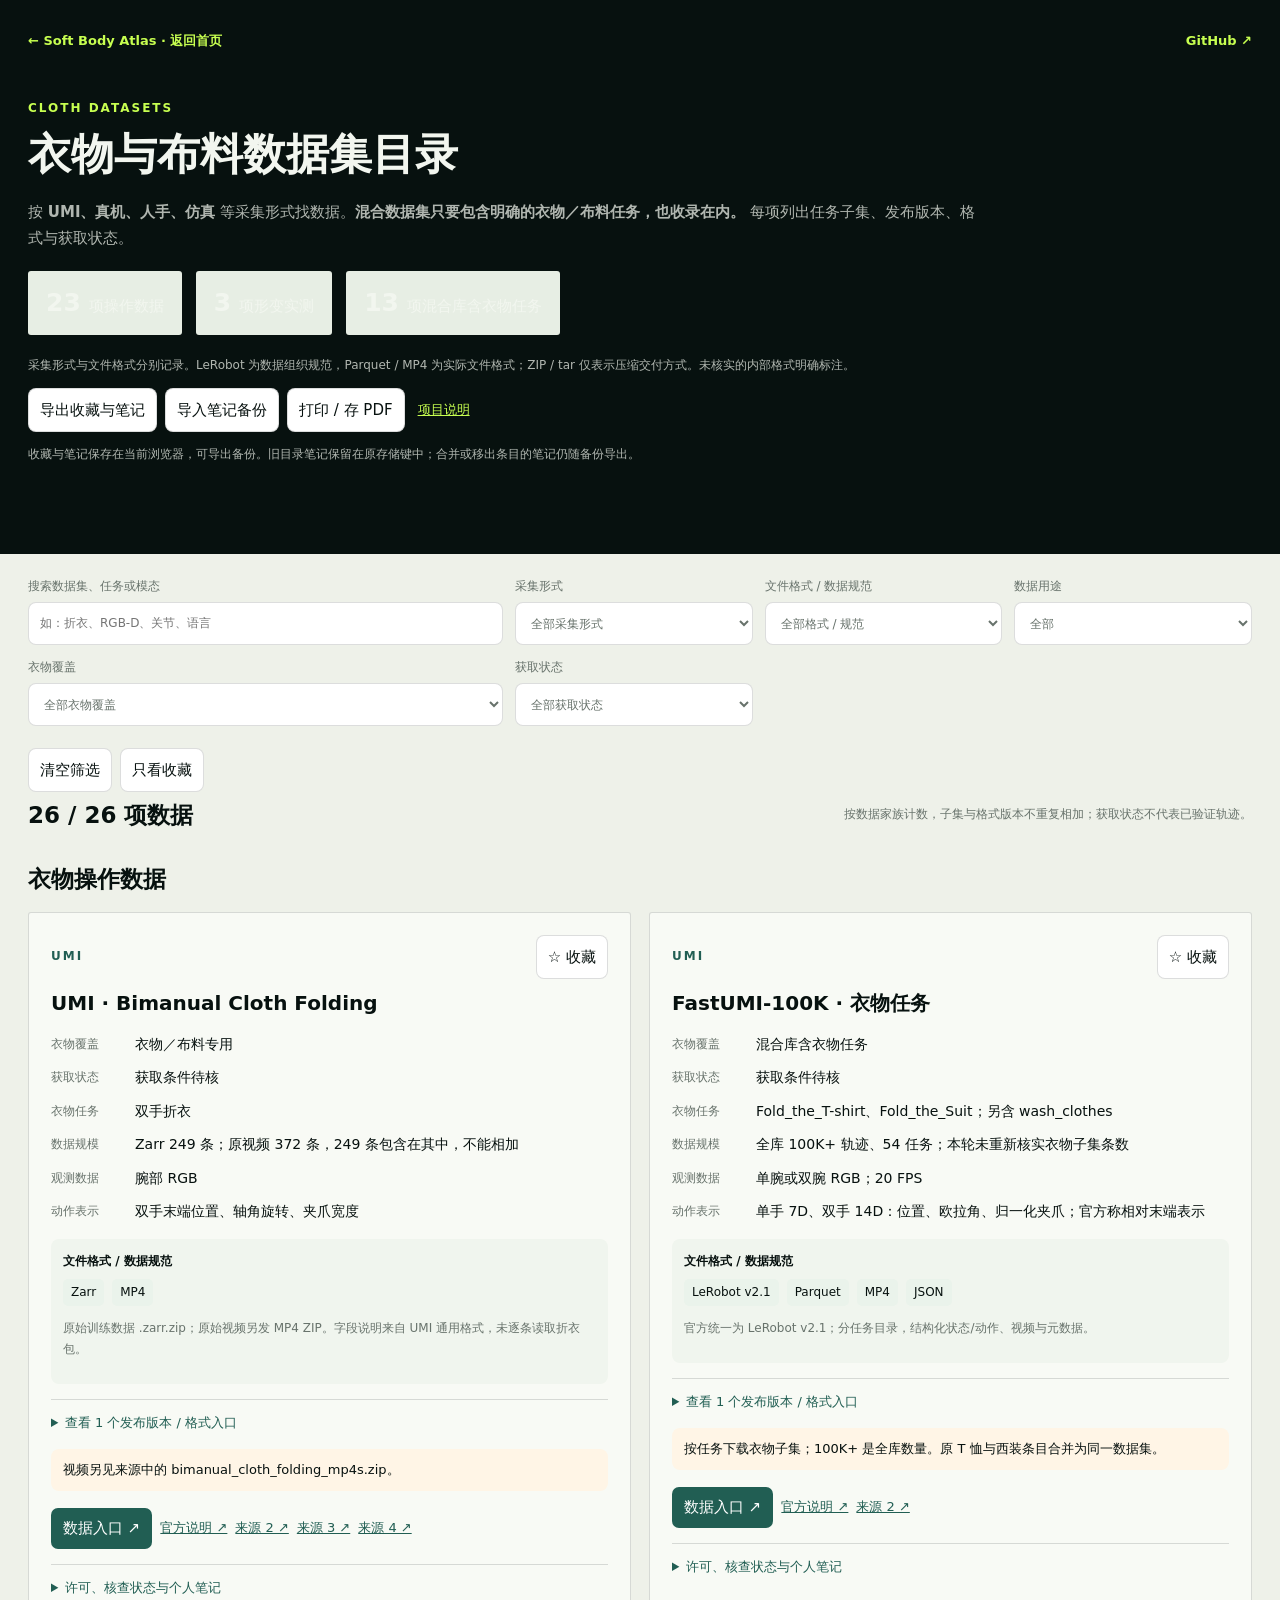
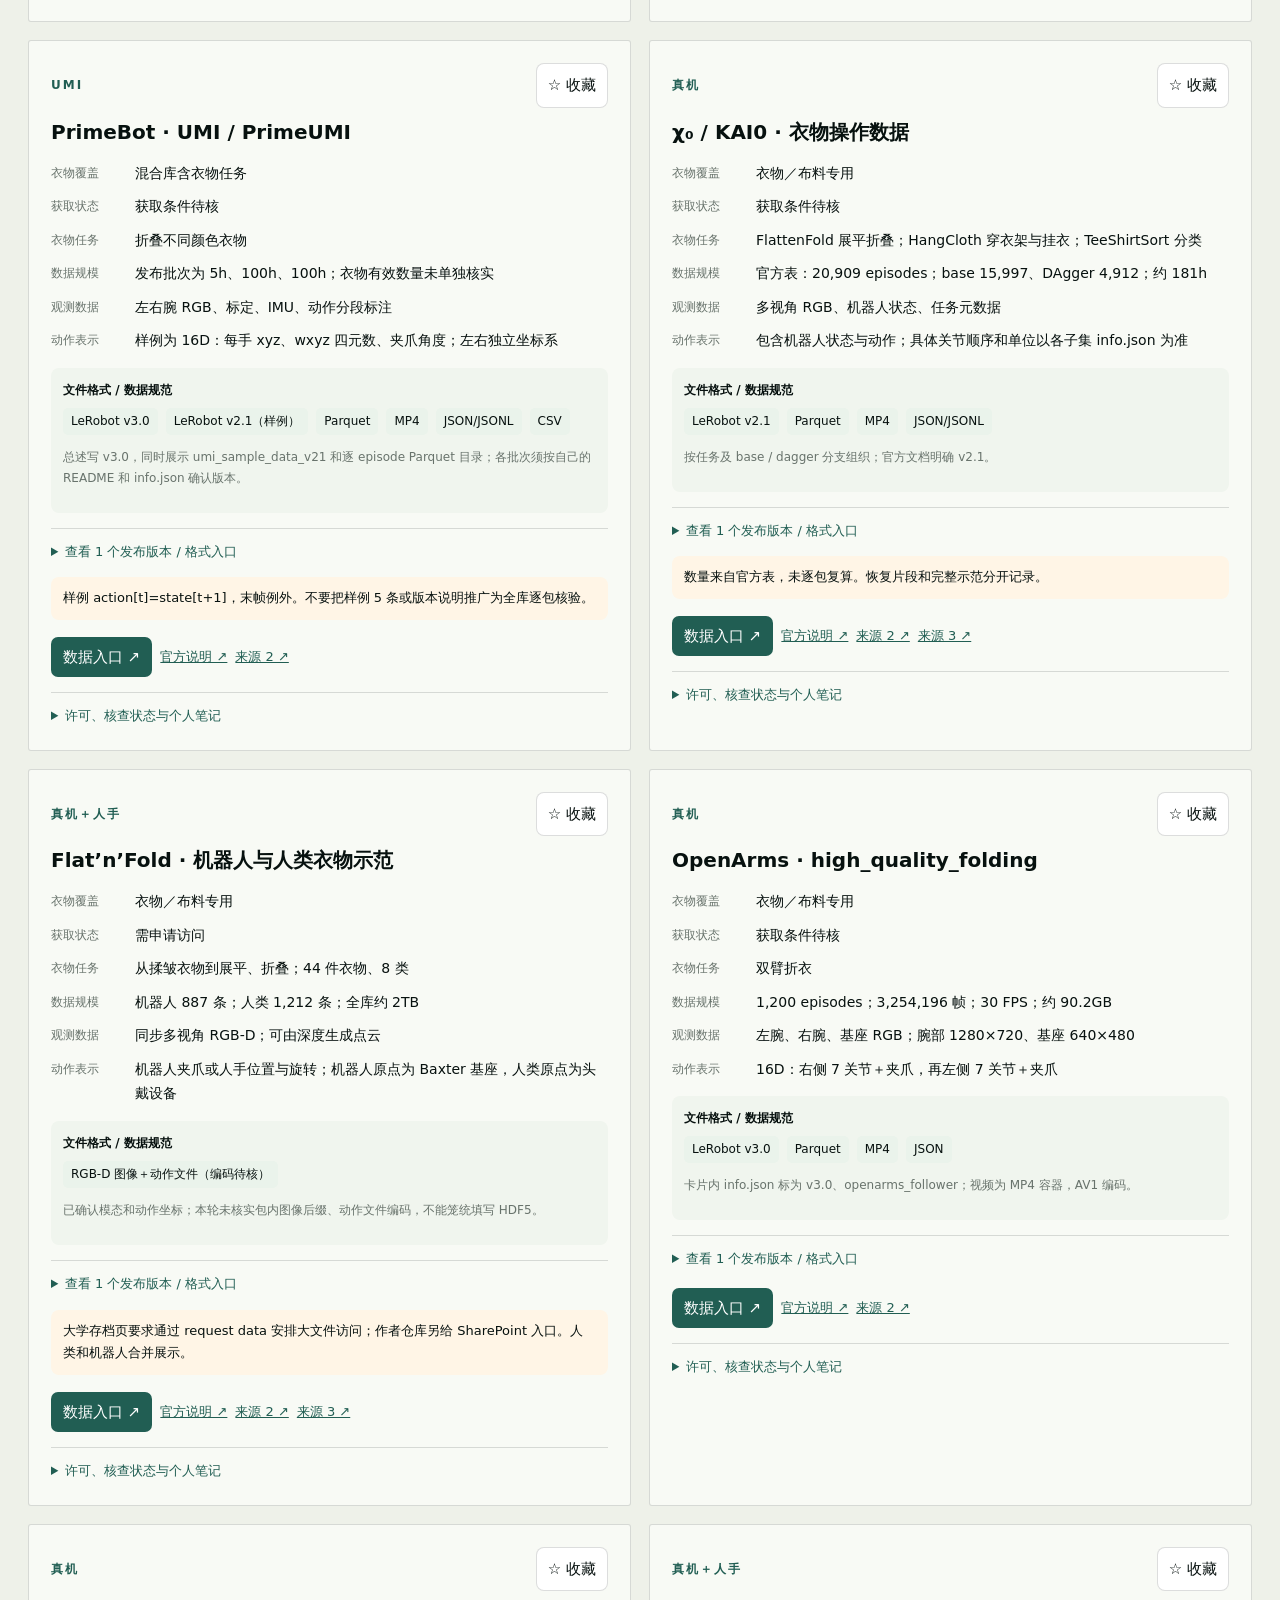
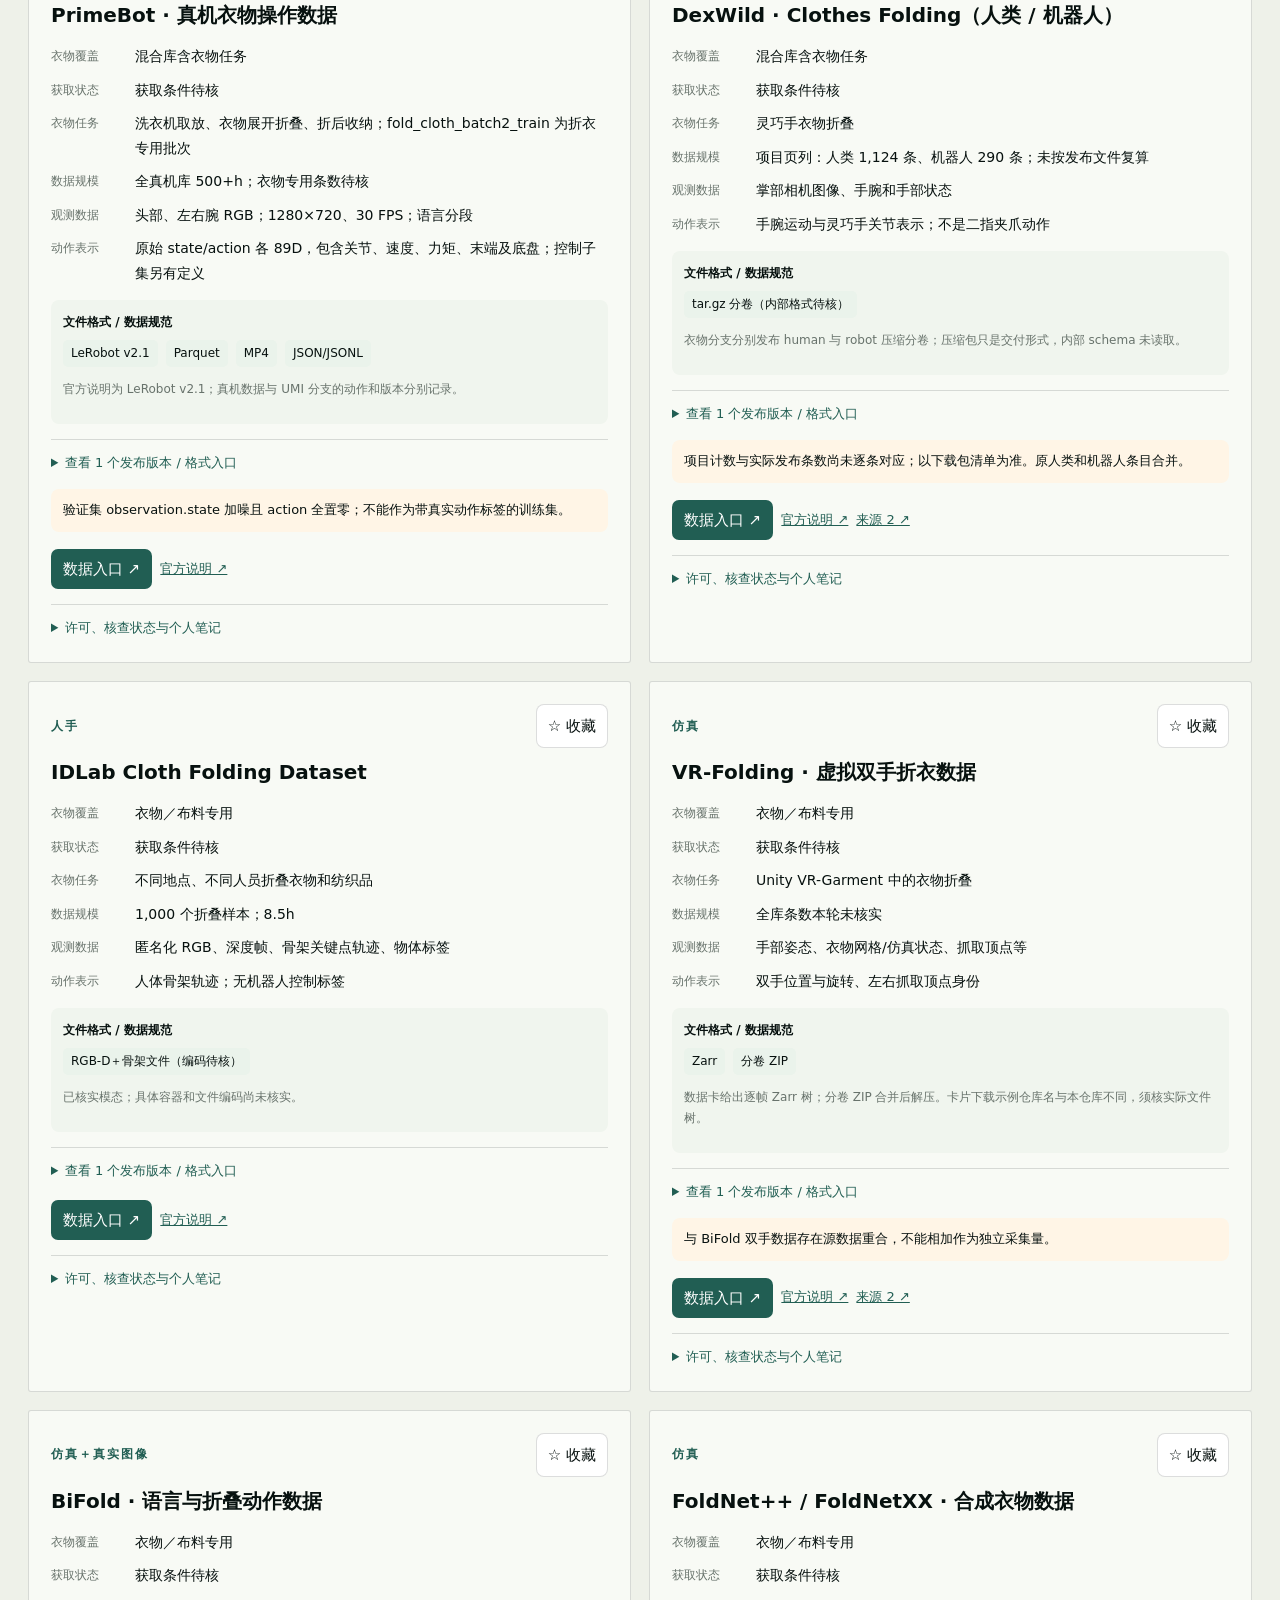
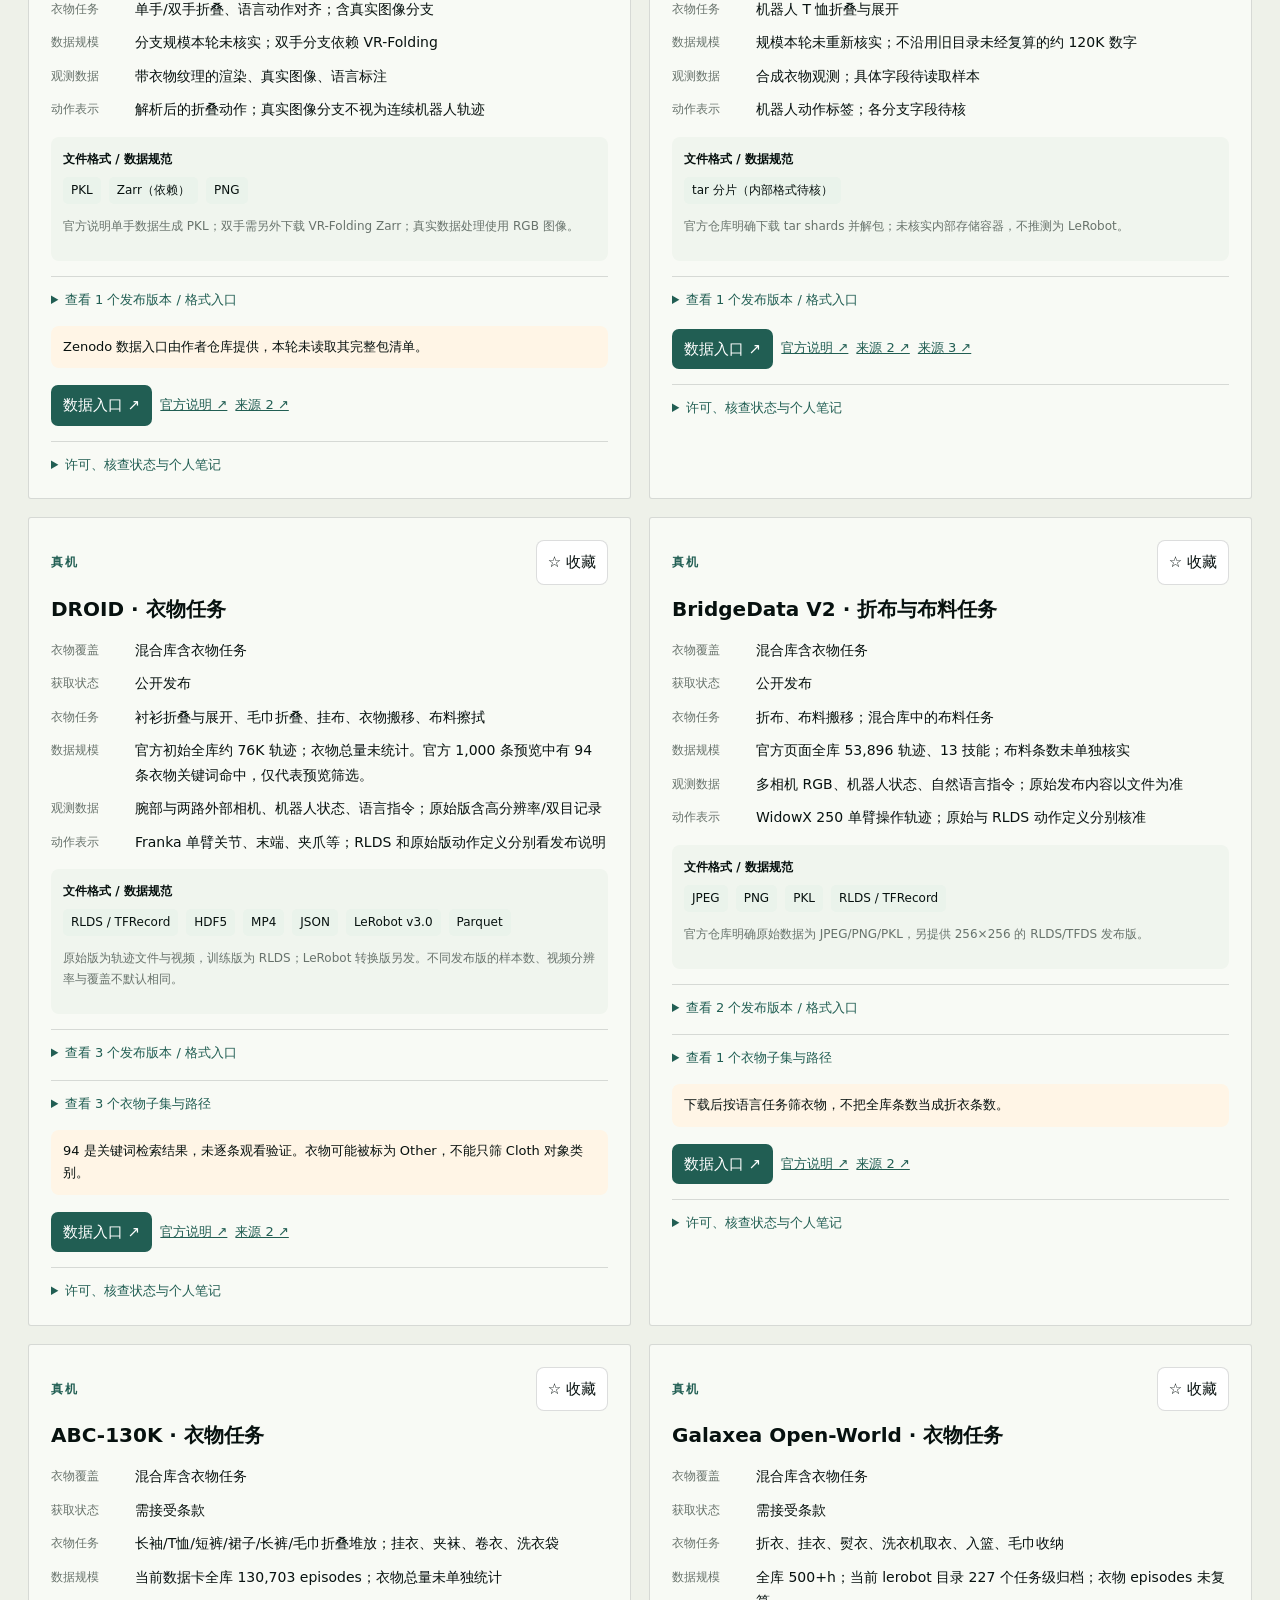
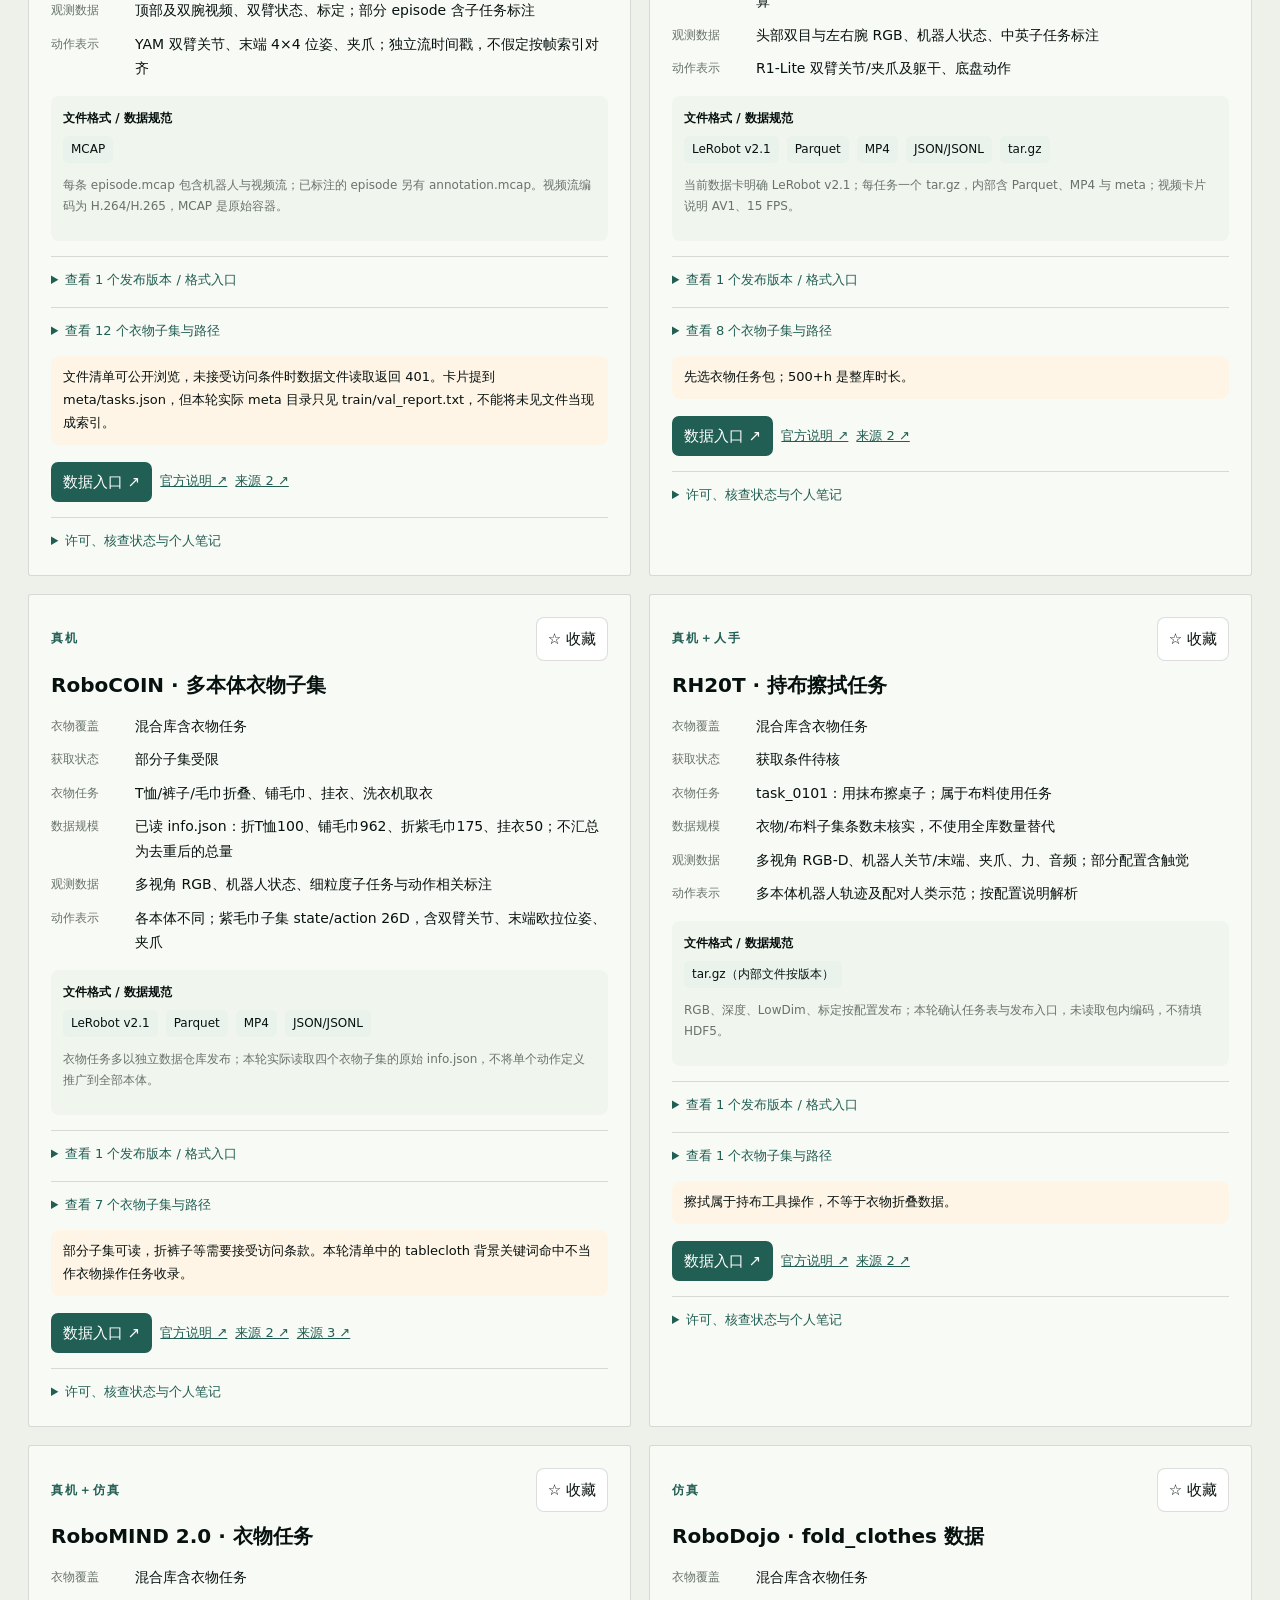
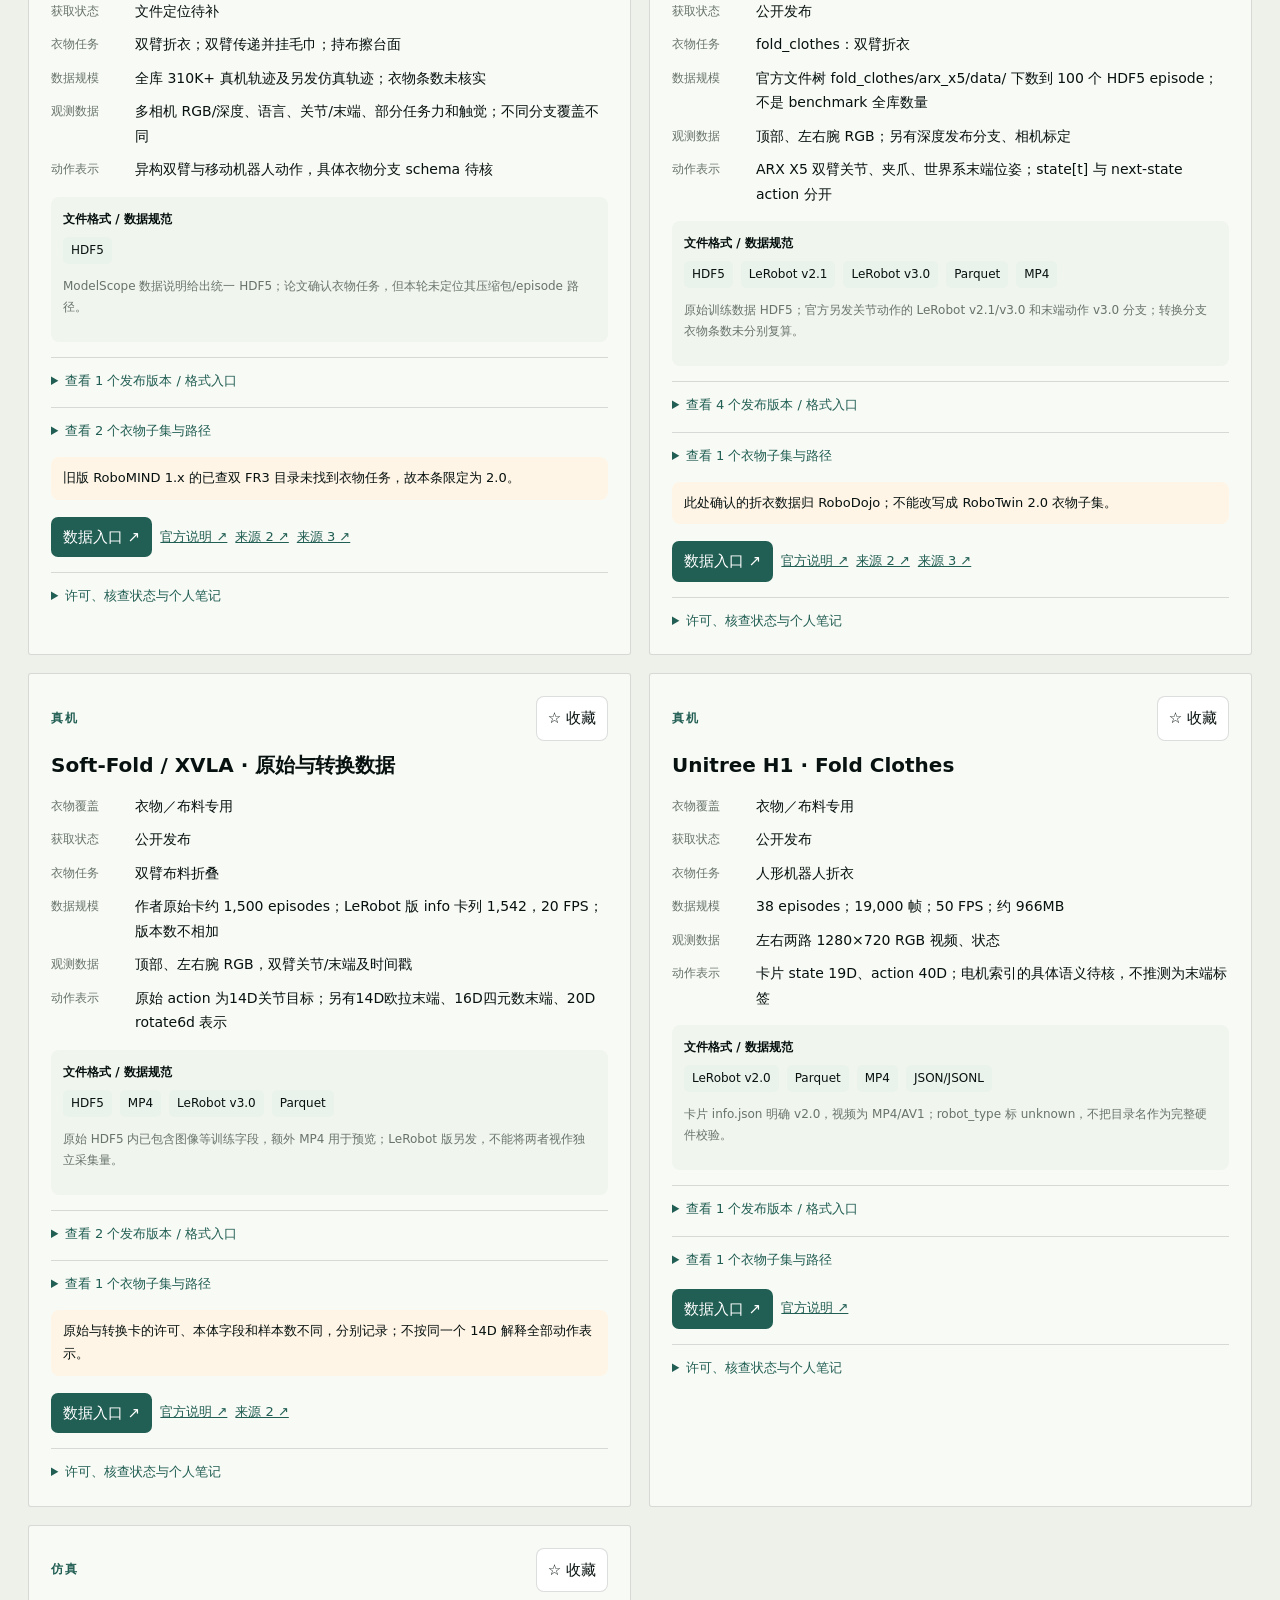
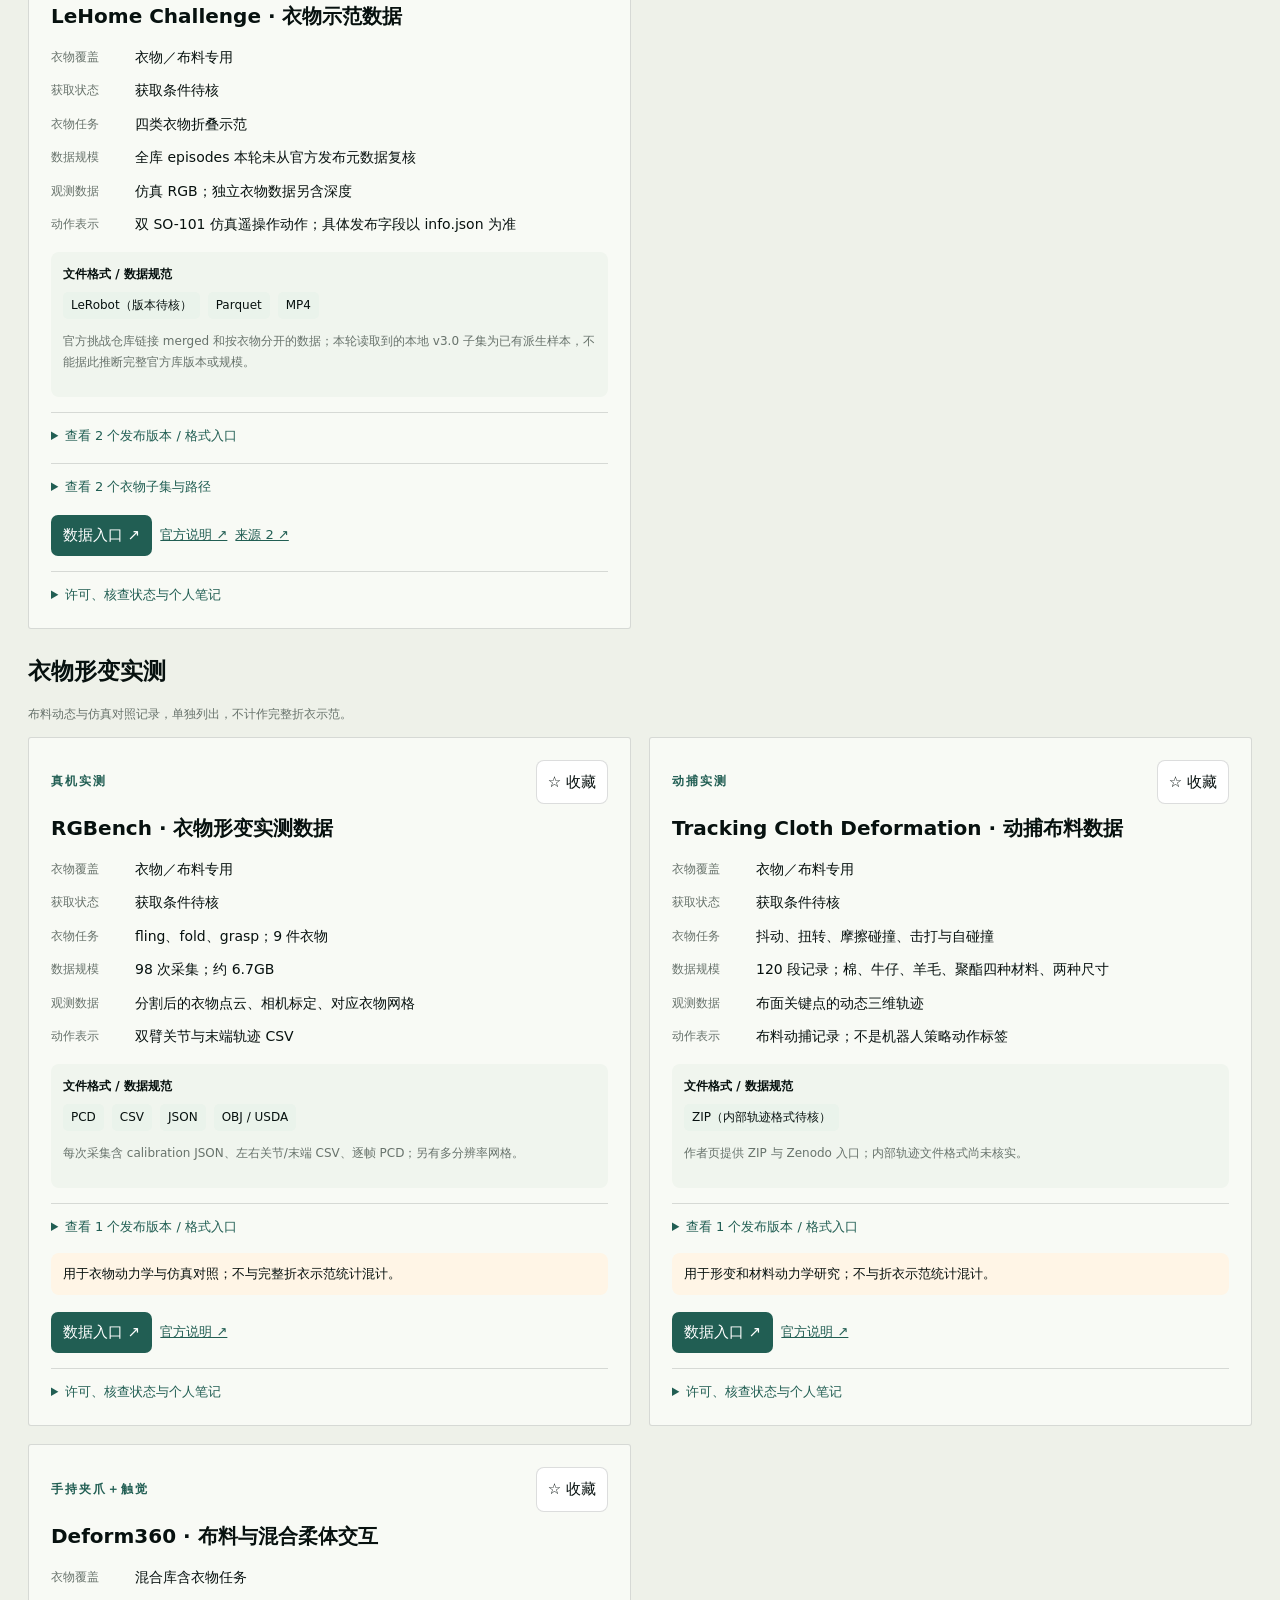
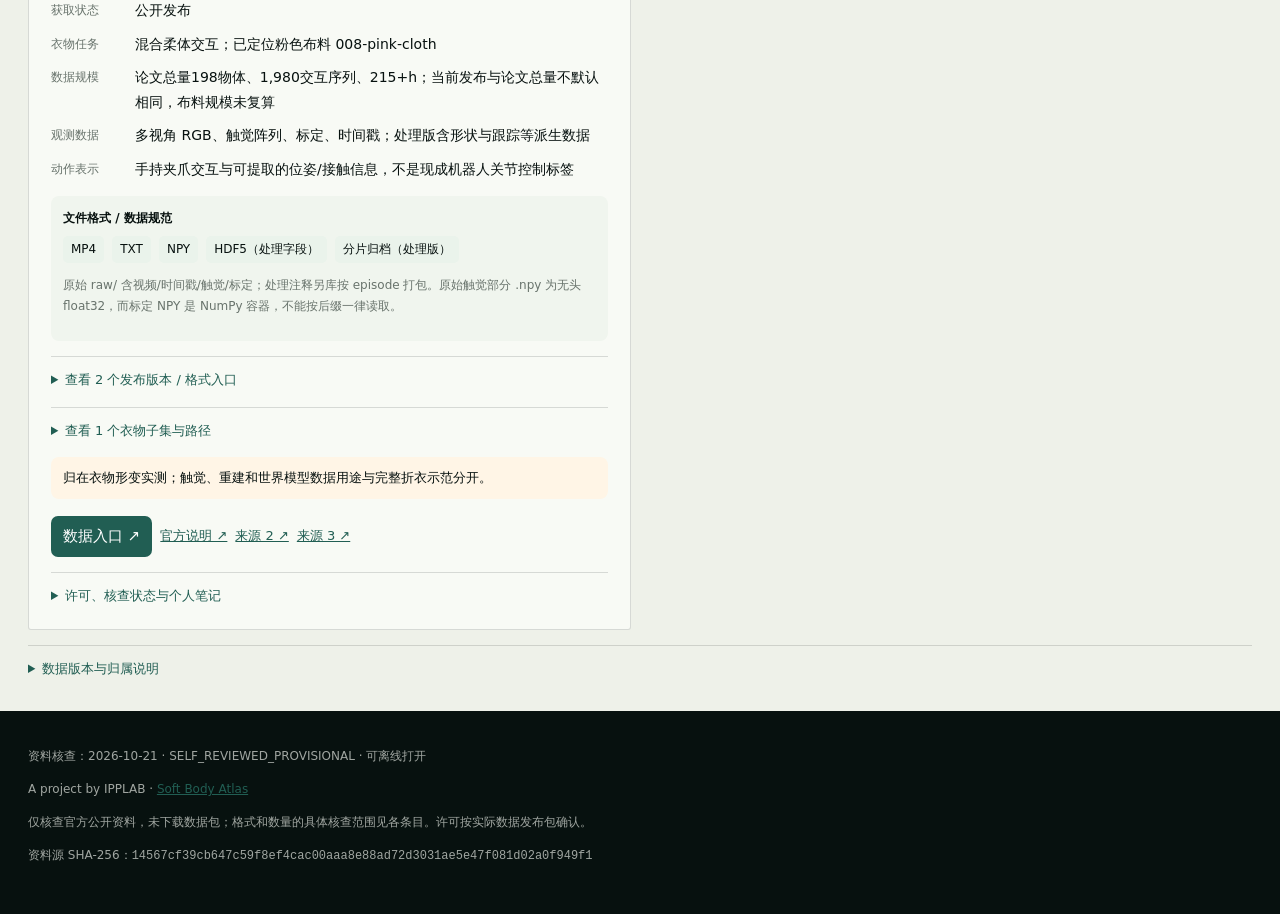
==== commit 7c770cee: "feat: align dataset directory navigation and style" ====
--- a/datasets/cloth-datasets.html
+++ b/datasets/cloth-datasets.html
@@ -3,8 +3,14 @@
 <meta name="source-sha256" content="14567cf39cb647c59f8ef4cac00aaa8e88ad72d3031ae5e47f081d02a0f949f1"><title>衣物与布料数据集目录</title>
 <style>
 :root{--ink:#193b34;--muted:#64766e;--line:#d9e3db;--accent:#176b5a;--paper:#f5f6f0}*{box-sizing:border-box}body{margin:0;background:var(--paper);color:var(--ink);font:15px/1.75 system-ui,-apple-system,"Noto Sans CJK SC",sans-serif}a{color:var(--accent);overflow-wrap:anywhere}button,input,select,textarea{font:inherit;color:inherit}button,select{cursor:pointer}button,input,select,textarea{border:1px solid var(--line);border-radius:8px;background:white;padding:8px 11px}button:hover{border-color:var(--accent)}:focus-visible{outline:3px solid #dca468;outline-offset:2px}.wrap{max-width:1320px;margin:auto;padding:0 28px}header{padding:38px 0 22px;border-bottom:1px solid var(--line)}h1{font-size:clamp(28px,4vw,43px);line-height:1.3;margin:8px 0 16px}h2{font-size:23px;margin:22px 0 12px}h3{font-size:20px;line-height:1.5;margin:9px 0 14px}.eyebrow{color:var(--accent);font-size:12px;letter-spacing:2px;font-weight:700}.intro{color:var(--muted);max-width:950px}.stats,.tools,.tags,.cardlinks{display:flex;flex-wrap:wrap;gap:8px}.stats{gap:14px;margin:20px 0}.stat{padding:10px 18px;background:#e7eee4;border-radius:10px}.stat b{font-size:25px;margin-right:8px}.small{font-size:12px;color:var(--muted)}.tools{align-items:center}.tools a{font-size:13px;margin:0 5px}.filters{margin:22px 0;display:grid;grid-template-columns:2fr 1fr 1fr 1fr;gap:12px}.filters label{display:flex;flex-direction:column;gap:5px;color:var(--muted);font-size:12px}input,select{min-height:43px;width:100%}.grid{display:grid;grid-template-columns:repeat(2,minmax(0,1fr));gap:18px}.card{background:white;border:1px solid var(--line);border-radius:14px;padding:22px;min-width:0;scroll-margin-top:20px}.cardtop{display:flex;align-items:center;justify-content:space-between;gap:12px}.tag{font-size:12px;padding:3px 8px;background:#eaf3eb;border-radius:5px;overflow-wrap:anywhere}.formats{padding:12px;background:#f0f5ee;border-radius:8px;margin:15px 0}.formats strong{display:block;font-size:12px;margin-bottom:7px}dl{display:grid;grid-template-columns:72px minmax(0,1fr);gap:9px 12px;margin:0}dt{color:var(--muted);font-size:12px;padding-top:2px}dd{margin:0;font-size:14px;overflow-wrap:anywhere}.notice{font-size:13px;padding:10px 12px;background:#fff5e6;border-radius:8px;margin:14px 0}.cardlinks{margin-top:17px;align-items:center}.download{background:var(--accent);color:white;text-decoration:none;padding:7px 12px;border-radius:7px}.cardlinks a:not(.download){font-size:13px}details{border-top:1px solid var(--line);padding-top:12px;margin-top:15px}summary{cursor:pointer;font-size:13px;color:var(--accent)}textarea{display:block;width:100%;min-height:70px;margin-top:8px;resize:vertical}footer{border-top:1px solid var(--line);margin-top:30px;padding:22px 0 36px}.empty{background:white;border:1px dashed var(--line);padding:28px;border-radius:12px}.resultbar{display:flex;justify-content:space-between;gap:12px;align-items:center}.resultbar h2{margin:0}#status{min-height:22px}code{overflow-wrap:anywhere}section[hidden]{display:none}button[aria-pressed=true]{background:#dff0e3}.subset,.release{padding:10px 0;border-bottom:1px solid var(--line)}.subset code{display:block;font-size:12px;margin-top:5px}.subset p,.release p{margin:4px 0}.note-label{display:block;font-size:12px;color:var(--muted);margin-top:12px}@media(max-width:760px){.wrap{padding:0 16px}.filters{grid-template-columns:1fr 1fr}.grid{grid-template-columns:1fr}.card{padding:17px}.resultbar{align-items:flex-start;flex-direction:column}header{padding-top:25px}}@media print{.filters,.tools,.fav,.personal,#status{display:none}.grid{display:block}.card{break-inside:avoid;margin-bottom:15px}header{padding-top:0}}
+
+/* Shared Soft Body Atlas visual language */
+:root{--ink:#07110f;--muted:#68736c;--line:rgba(7,17,15,.14);--accent:#215e53;--paper:#eef1e9}
+header{background:#07110f;color:#f2f6ef;padding:30px 0 42px} header .small,header .intro{color:rgba(242,246,239,.72)} header .eyebrow{color:#c7ff50} header a{color:#c7ff50} header button{color:#07110f}
+.project-nav{display:flex;justify-content:space-between;gap:20px;margin-bottom:45px;font-size:13px;font-weight:600}.project-nav a{text-decoration:none}.project-nav a:hover{text-decoration:underline}
+.card{border-radius:3px;background:#f8faf5}.download{background:#215e53}.stat{border-radius:3px}footer{background:#07110f;color:#f2f6ef}footer .small{color:rgba(242,246,239,.65)}
 </style></head><body>
-<header><div class="wrap"><div class="eyebrow">CLOTH DATASETS</div><h1>衣物与布料数据集目录</h1>
+<header><div class="wrap"><nav class="project-nav" aria-label="项目导航"><a href="../index.html">← Soft Body Atlas · 返回首页</a><a href="https://github.com/codeofwhite/awesome-deformable-embodied-ai">GitHub ↗</a></nav><div class="eyebrow">CLOTH DATASETS</div><h1>衣物与布料数据集目录</h1>
 <p class="intro">按 <strong>UMI、真机、人手、仿真</strong> 等采集形式找数据。<strong>混合数据集只要包含明确的衣物／布料任务，也收录在内。</strong> 每项列出任务子集、发布版本、格式与获取状态。</p>
 <div id="stats" class="stats"></div>
 <p class="small">采集形式与文件格式分别记录。LeRobot 为数据组织规范，Parquet / MP4 为实际文件格式；ZIP / tar 仅表示压缩交付方式。未核实的内部格式明确标注。</p>
@@ -18,7 +24,7 @@
 <section id="physical"><h2>衣物形变实测</h2><p class="small">布料动态与仿真对照记录，单独列出，不计作完整折衣示范。</p><div id="physical-results" class="grid"></div></section><div id="empty" class="empty" hidden>没有匹配的数据集，请调整筛选条件。</div>
 <details id="attribution"><summary>数据版本与归属说明</summary></details>
 <noscript>此交互目录需要启用 JavaScript；数据内嵌在本页面中。</noscript></main>
-<footer><div class="wrap"><p id="stamp" class="small"></p><p class="small">仅核查官方公开资料，未下载数据包；格式和数量的具体核查范围见各条目。许可按实际数据发布包确认。</p><p class="small">资料源 SHA-256：<code>14567cf39cb647c59f8ef4cac00aaa8e88ad72d3031ae5e47f081d02a0f949f1</code></p></div></footer>
+<footer><div class="wrap"><p id="stamp" class="small"></p><p class="small">A project by IPPLAB · <a href="../index.html">Soft Body Atlas</a></p><p class="small">仅核查官方公开资料，未下载数据包；格式和数量的具体核查范围见各条目。许可按实际数据发布包确认。</p><p class="small">资料源 SHA-256：<code>14567cf39cb647c59f8ef4cac00aaa8e88ad72d3031ae5e47f081d02a0f949f1</code></p></div></footer>
 <script id="catalog-data" type="application/json">{"schema_version":3,"title":"衣物与布料数据集目录","checked_at":"2026-10-21","scope":"只要混合数据集含明确衣物/布料任务即可收录；定位具体子集，区分采集形式、发布版本、文件格式与获取状态。仍不收工具、方法和环境条目。","review_status":"SELF_REVIEWED_PROVISIONAL","verification_scope":"官方网页、任务目录、数据卡与小型元数据核查；原始 info.json 与文件清单计数仅在对应条目声明，不表示已下载或验证轨迹。","resources":[{"id":"umi-cloth","name":"UMI · Bimanual Cloth Folding","collection_form":"UMI","section":"操作数据","tasks":"双手折衣","scale":"Zarr 249 条；原视频 372 条，249 条包含在其中，不能相加","observations":"腕部 RGB","actions":"双手末端位置、轴角旋转、夹爪宽度","formats":["Zarr","MP4"],"format_detail":"原始训练数据 .zarr.zip；原始视频另发 MP4 ZIP。字段说明来自 UMI 通用格式，未逐条读取折衣包。","download_url":"https://real.stanford.edu/umi/data/bimanual_cloth_folding/bimanual_cloth_folding.zarr.zip","access_notes":"视频另见来源中的 bimanual_cloth_folding_mp4s.zip。","license":"社区表标 MIT；具体发布包许可仍需确认","sources":[{"title":"官方数据与说明","url":"https://umi-data.github.io/"},{"title":"官方项目／数据／说明 2","url":"https://umi-gripper.github.io/"},{"title":"官方项目／数据／说明 3","url":"https://real.stanford.edu/umi/data/bimanual_cloth_folding/bimanual_cloth_folding.zarr.zip"},{"title":"官方项目／数据／说明 4","url":"https://real.stanford.edu/umi/data/bimanual_cloth_folding/bimanual_cloth_folding_mp4s.zip"}],"checked_at":"2026-10-21","verification":"官方说明已核查；未下载数据包","coverage":"衣物／布料专用","availability":"获取条件待核","subsets":[],"releases":[{"label":"当前发布入口","formats":["Zarr","MP4"],"url":"https://real.stanford.edu/umi/data/bimanual_cloth_folding/bimanual_cloth_folding.zarr.zip","provenance":"作者发布入口","coverage_note":"原始训练数据 .zarr.zip；原始视频另发 MP4 ZIP。字段说明来自 UMI 通用格式，未逐条读取折衣包。"}]},{"id":"fastumi-tshirt","name":"FastUMI-100K · 衣物任务","collection_form":"UMI","section":"操作数据","tasks":"Fold_the_T-shirt、Fold_the_Suit；另含 wash_clothes","scale":"全库 100K+ 轨迹、54 任务；本轮未重新核实衣物子集条数","observations":"单腕或双腕 RGB；20 FPS","actions":"单手 7D、双手 14D：位置、欧拉角、归一化夹爪；官方称相对末端表示","formats":["LeRobot v2.1","Parquet","MP4","JSON"],"format_detail":"官方统一为 LeRobot v2.1；分任务目录，结构化状态/动作、视频与元数据。","download_url":"https://huggingface.co/datasets/IPEC-COMMUNITY/FastUMI_100k_lerobot","access_notes":"按任务下载衣物子集；100K+ 是全库数量。原 T 恤与西装条目合并为同一数据集。","license":"Apache-2.0（作者数据卡）","sources":[{"title":"官方数据与说明","url":"https://huggingface.co/datasets/fastumi100k/fastumi100k/blob/main/README.md"},{"title":"官方项目／数据／说明 1","url":"https://huggingface.co/datasets/IPEC-COMMUNITY/FastUMI_100k_lerobot/raw/main/dual_arm/Fold_the_T-shirt/meta/info.json"}],"checked_at":"2026-10-21","verification":"官方说明已核查；未下载数据包","coverage":"混合库含衣物任务","availability":"获取条件待核","subsets":[],"releases":[{"label":"当前发布入口","formats":["LeRobot v2.1","Parquet","MP4","JSON"],"url":"https://huggingface.co/datasets/IPEC-COMMUNITY/FastUMI_100k_lerobot","provenance":"作者发布入口","coverage_note":"官方统一为 LeRobot v2.1；分任务目录，结构化状态/动作、视频与元数据。"}]},{"id":"primebot-umi","name":"PrimeBot · UMI / PrimeUMI","collection_form":"UMI","section":"操作数据","tasks":"折叠不同颜色衣物","scale":"发布批次为 5h、100h、100h；衣物有效数量未单独核实","observations":"左右腕 RGB、标定、IMU、动作分段标注","actions":"样例为 16D：每手 xyz、wxyz 四元数、夹爪角度；左右独立坐标系","formats":["LeRobot v3.0","LeRobot v2.1（样例）","Parquet","MP4","JSON/JSONL","CSV"],"format_detail":"总述写 v3.0，同时展示 umi_sample_data_v21 和逐 episode Parquet 目录；各批次须按自己的 README 和 info.json 确认版本。","download_url":"https://huggingface.co/datasets/challenge-2026/challenge_data","access_notes":"样例 action[t]=state[t+1]，末帧例外。不要把样例 5 条或版本说明推广为全库逐包核验。","license":"CC BY-SA 4.0（作者卡）","sources":[{"title":"官方数据与说明","url":"https://huggingface.co/datasets/challenge-2026/challenge_data/blob/main/README.md"},{"title":"官方项目／数据／说明 2","url":"https://bimanual-robot-learning.github.io/"}],"checked_at":"2026-10-21","verification":"官方说明已核查；未下载数据包","coverage":"混合库含衣物任务","availability":"获取条件待核","subsets":[],"releases":[{"label":"当前发布入口","formats":["LeRobot v3.0","LeRobot v2.1（样例）","Parquet","MP4","JSON/JSONL","CSV"],"url":"https://huggingface.co/datasets/challenge-2026/challenge_data","provenance":"作者发布入口","coverage_note":"总述写 v3.0，同时展示 umi_sample_data_v21 和逐 episode Parquet 目录；各批次须按自己的 README 和 info.json 确认版本。"}]},{"id":"kai0","name":"χ₀ / KAI0 · 衣物操作数据","collection_form":"真机","section":"操作数据","tasks":"FlattenFold 展平折叠；HangCloth 穿衣架与挂衣；TeeShirtSort 分类","scale":"官方表：20,909 episodes；base 15,997、DAgger 4,912；约 181h","observations":"多视角 RGB、机器人状态、任务元数据","actions":"包含机器人状态与动作；具体关节顺序和单位以各子集 info.json 为准","formats":["LeRobot v2.1","Parquet","MP4","JSON/JSONL"],"format_detail":"按任务及 base / dagger 分支组织；官方文档明确 v2.1。","download_url":"https://huggingface.co/datasets/OpenDriveLab-org/Kai0","access_notes":"数量来自官方表，未逐包复算。恢复片段和完整示范分开记录。","license":"CC BY-NC-SA 4.0（数据）","sources":[{"title":"官方数据与说明","url":"https://github.com/OpenDriveLab/kai0/blob/main/docs/dataset.md"},{"title":"官方项目／数据／说明 2","url":"https://github.com/OpenDriveLab/kai0"},{"title":"官方项目／数据／说明 3","url":"https://huggingface.co/datasets/OpenDriveLab-org/Kai0/raw/main/Task_A/base/meta/info.json"}],"checked_at":"2026-10-21","verification":"官方说明已核查；未下载数据包","coverage":"衣物／布料专用","availability":"获取条件待核","subsets":[],"releases":[{"label":"当前发布入口","formats":["LeRobot v2.1","Parquet","MP4","JSON/JSONL"],"url":"https://huggingface.co/datasets/OpenDriveLab-org/Kai0","provenance":"作者发布入口","coverage_note":"按任务及 base / dagger 分支组织；官方文档明确 v2.1。"}]},{"id":"flatnfold-robot","name":"Flat’n’Fold · 机器人与人类衣物示范","collection_form":"真机＋人手","section":"操作数据","tasks":"从揉皱衣物到展平、折叠；44 件衣物、8 类","scale":"机器人 887 条；人类 1,212 条；全库约 2TB","observations":"同步多视角 RGB-D；可由深度生成点云","actions":"机器人夹爪或人手位置与旋转；机器人原点为 Baxter 基座，人类原点为头戴设备","formats":["RGB-D 图像＋动作文件（编码待核）"],"format_detail":"已确认模态和动作坐标；本轮未核实包内图像后缀、动作文件编码，不能笼统填写 HDF5。","download_url":"https://researchdata.gla.ac.uk/1881/","access_notes":"大学存档页要求通过 request data 安排大文件访问；作者仓库另给 SharePoint 入口。人类和机器人合并展示。","license":"CC BY 4.0（大学存档页）","sources":[{"title":"官方数据与说明","url":"https://github.com/lipeng-zhuang521/flat-n-fold"},{"title":"官方项目／数据／说明 1","url":"https://github.com/lipeng-zhuang521/flat-n-fold/blob/main/README.md"},{"title":"官方项目／数据／说明 2","url":"https://researchdata.gla.ac.uk/1881/"}],"checked_at":"2026-10-21","verification":"官方说明已核查；未下载数据包","coverage":"衣物／布料专用","availability":"需申请访问","subsets":[],"releases":[{"label":"当前发布入口","formats":["RGB-D 图像＋动作文件（编码待核）"],"url":"https://researchdata.gla.ac.uk/1881/","provenance":"作者发布入口","coverage_note":"已确认模态和动作坐标；本轮未核实包内图像后缀、动作文件编码，不能笼统填写 HDF5。"}]},{"id":"openarm-fold","name":"OpenArms · high_quality_folding","collection_form":"真机","section":"操作数据","tasks":"双臂折衣","scale":"1,200 episodes；3,254,196 帧；30 FPS；约 90.2GB","observations":"左腕、右腕、基座 RGB；腕部 1280×720、基座 640×480","actions":"16D：右侧 7 关节＋夹爪，再左侧 7 关节＋夹爪","formats":["LeRobot v3.0","Parquet","MP4","JSON"],"format_detail":"卡片内 info.json 标为 v3.0、openarms_follower；视频为 MP4 容器，AV1 编码。","download_url":"https://huggingface.co/datasets/lerobot/high_quality_folding","access_notes":"","license":"Apache-2.0（数据卡）","sources":[{"title":"官方数据与说明","url":"https://huggingface.co/datasets/lerobot/high_quality_folding"},{"title":"官方项目／数据／说明 2","url":"https://lerobot-robot-folding.hf.space/"}],"checked_at":"2026-10-21","verification":"官方说明已核查；未下载数据包","coverage":"衣物／布料专用","availability":"获取条件待核","subsets":[],"releases":[{"label":"当前发布入口","formats":["LeRobot v3.0","Parquet","MP4","JSON"],"url":"https://huggingface.co/datasets/lerobot/high_quality_folding","provenance":"作者发布入口","coverage_note":"卡片内 info.json 标为 v3.0、openarms_follower；视频为 MP4 容器，AV1 编码。"}]},{"id":"primebot-real","name":"PrimeBot · 真机衣物操作数据","collection_form":"真机","section":"操作数据","tasks":"洗衣机取放、衣物展开折叠、折后收纳；fold_cloth_batch2_train 为折衣专用批次","scale":"全真机库 500+h；衣物专用条数待核","observations":"头部、左右腕 RGB；1280×720、30 FPS；语言分段","actions":"原始 state/action 各 89D，包含关节、速度、力矩、末端及底盘；控制子集另有定义","formats":["LeRobot v2.1","Parquet","MP4","JSON/JSONL"],"format_detail":"官方说明为 LeRobot v2.1；真机数据与 UMI 分支的动作和版本分别记录。","download_url":"https://huggingface.co/datasets/challenge-2026/challenge_data","access_notes":"验证集 observation.state 加噪且 action 全置零；不能作为带真实动作标签的训练集。","license":"CC BY-SA 4.0（作者卡）","sources":[{"title":"官方数据与说明","url":"https://huggingface.co/datasets/challenge-2026/challenge_data/blob/main/README.md"}],"checked_at":"2026-10-21","verification":"官方说明已核查；未下载数据包","coverage":"混合库含衣物任务","availability":"获取条件待核","subsets":[],"releases":[{"label":"当前发布入口","formats":["LeRobot v2.1","Parquet","MP4","JSON/JSONL"],"url":"https://huggingface.co/datasets/challenge-2026/challenge_data","provenance":"作者发布入口","coverage_note":"官方说明为 LeRobot v2.1；真机数据与 UMI 分支的动作和版本分别记录。"}]},{"id":"dexwild-robot","name":"DexWild · Clothes Folding（人类 / 机器人）","collection_form":"真机＋人手","section":"操作数据","tasks":"灵巧手衣物折叠","scale":"项目页列：人类 1,124 条、机器人 290 条；未按发布文件复算","observations":"掌部相机图像、手腕和手部状态","actions":"手腕运动与灵巧手关节表示；不是二指夹爪动作","formats":["tar.gz 分卷（内部格式待核）"],"format_detail":"衣物分支分别发布 human 与 robot 压缩分卷；压缩包只是交付形式，内部 schema 未读取。","download_url":"https://huggingface.co/datasets/boardd/dexwild-dataset/tree/main/clothes_folding_data","access_notes":"项目计数与实际发布条数尚未逐条对应；以下载包清单为准。原人类和机器人条目合并。","license":"数据仓库标 MIT；具体包内许可未逐文件核实","sources":[{"title":"官方数据与说明","url":"https://dexwild.github.io/"},{"title":"官方项目／数据／说明 2","url":"https://huggingface.co/datasets/boardd/dexwild-dataset/tree/main/clothes_folding_data/robot"}],"checked_at":"2026-10-21","verification":"官方说明已核查；未下载数据包","coverage":"混合库含衣物任务","availability":"获取条件待核","subsets":[],"releases":[{"label":"当前发布入口","formats":["tar.gz 分卷（内部格式待核）"],"url":"https://huggingface.co/datasets/boardd/dexwild-dataset/tree/main/clothes_folding_data","provenance":"作者发布入口","coverage_note":"衣物分支分别发布 human 与 robot 压缩分卷；压缩包只是交付形式，内部 schema 未读取。"}]},{"id":"idlab","name":"IDLab Cloth Folding Dataset","collection_form":"人手","section":"操作数据","tasks":"不同地点、不同人员折叠衣物和纺织品","scale":"1,000 个折叠样本；8.5h","observations":"匿名化 RGB、深度帧、骨架关键点轨迹、物体标签","actions":"人体骨架轨迹；无机器人控制标签","formats":["RGB-D＋骨架文件（编码待核）"],"format_detail":"已核实模态；具体容器和文件编码尚未核实。","download_url":"https://adverley.github.io/folding-demonstrations/","access_notes":"","license":"本轮未核实数据许可","sources":[{"title":"官方数据与说明","url":"https://idlab.ugent.be/resources/cloth-folding-dataset"}],"checked_at":"2026-10-21","verification":"官方说明已核查；未下载数据包","coverage":"衣物／布料专用","availability":"获取条件待核","subsets":[],"releases":[{"label":"当前发布入口","formats":["RGB-D＋骨架文件（编码待核）"],"url":"https://adverley.github.io/folding-demonstrations/","provenance":"作者发布入口","coverage_note":"已核实模态；具体容器和文件编码尚未核实。"}]},{"id":"vr-folding","name":"VR-Folding · 虚拟双手折衣数据","collection_form":"仿真","section":"操作数据","tasks":"Unity VR-Garment 中的衣物折叠","scale":"全库条数本轮未核实","observations":"手部姿态、衣物网格/仿真状态、抓取顶点等","actions":"双手位置与旋转、左右抓取顶点身份","formats":["Zarr","分卷 ZIP"],"format_detail":"数据卡给出逐帧 Zarr 树；分卷 ZIP 合并后解压。卡片下载示例仓库名与本仓库不同，须核实际文件树。","download_url":"https://huggingface.co/datasets/robotflow/vr-folding","access_notes":"与 BiFold 双手数据存在源数据重合，不能相加作为独立采集量。","license":"MIT（数据卡）","sources":[{"title":"官方数据与说明","url":"https://huggingface.co/datasets/robotflow/vr-folding"},{"title":"官方项目／数据／说明 2","url":"https://huggingface.co/datasets/robotflow/vr-folding/tree/main/data/data_examples"}],"checked_at":"2026-10-21","verification":"官方说明已核查；未下载数据包","coverage":"衣物／布料专用","availability":"获取条件待核","subsets":[],"releases":[{"label":"当前发布入口","formats":["Zarr","分卷 ZIP"],"url":"https://huggingface.co/datasets/robotflow/vr-folding","provenance":"作者发布入口","coverage_note":"数据卡给出逐帧 Zarr 树；分卷 ZIP 合并后解压。卡片下载示例仓库名与本仓库不同，须核实际文件树。"}]},{"id":"bifold","name":"BiFold · 语言与折叠动作数据","collection_form":"仿真＋真实图像","section":"操作数据","tasks":"单手/双手折叠、语言动作对齐；含真实图像分支","scale":"分支规模本轮未核实；双手分支依赖 VR-Folding","observations":"带衣物纹理的渲染、真实图像、语言标注","actions":"解析后的折叠动作；真实图像分支不视为连续机器人轨迹","formats":["PKL","Zarr（依赖）","PNG"],"format_detail":"官方说明单手数据生成 PKL；双手需另外下载 VR-Folding Zarr；真实数据处理使用 RGB 图像。","download_url":"https://zenodo.org/records/14851100","access_notes":"Zenodo 数据入口由作者仓库提供，本轮未读取其完整包清单。","license":"数据许可本轮未核实；仓库代码 MIT 不代替数据许可","sources":[{"title":"官方数据与说明","url":"https://github.com/Barbany/bifold"},{"title":"官方项目／数据／说明 2","url":"https://zenodo.org/records/14851100"}],"checked_at":"2026-10-21","verification":"官方说明已核查；未下载数据包","coverage":"衣物／布料专用","availability":"获取条件待核","subsets":[],"releases":[{"label":"当前发布入口","formats":["PKL","Zarr（依赖）","PNG"],"url":"https://zenodo.org/records/14851100","provenance":"作者发布入口","coverage_note":"官方说明单手数据生成 PKL；双手需另外下载 VR-Folding Zarr；真实数据处理使用 RGB 图像。"}]},{"id":"foldnetxx","name":"FoldNet++ / FoldNetXX · 合成衣物数据","collection_form":"仿真","section":"操作数据","tasks":"机器人 T 恤折叠与展开","scale":"规模本轮未重新核实；不沿用旧目录未经复算的约 120K 数字","observations":"合成衣物观测；具体字段待读取样本","actions":"机器人动作标签；各分支字段待核","formats":["tar 分片（内部格式待核）"],"format_detail":"官方仓库明确下载 tar shards 并解包；未核实内部存储容器，不推测为 LeRobot。","download_url":"https://huggingface.co/datasets/GalaxyGeneralRobotics/FoldNetXX","access_notes":"","license":"本轮未重新核实数据许可","sources":[{"title":"官方数据与说明","url":"https://github.com/GalaxyGeneralRobotics/FoldNetXX"},{"title":"官方项目／数据／说明 1","url":"https://huggingface.co/datasets/GalaxyGeneralRobotics/FoldNetXX"},{"title":"官方项目／数据／说明 3","url":"https://pku-epic.github.io/FoldNetXX/"}],"checked_at":"2026-10-21","verification":"官方说明已核查；未下载数据包","coverage":"衣物／布料专用","availability":"获取条件待核","subsets":[],"releases":[{"label":"当前发布入口","formats":["tar 分片（内部格式待核）"],"url":"https://huggingface.co/datasets/GalaxyGeneralRobotics/FoldNetXX","provenance":"作者发布入口","coverage_note":"官方仓库明确下载 tar shards 并解包；未核实内部存储容器，不推测为 LeRobot。"}]},{"id":"rgbench","name":"RGBench · 衣物形变实测数据","collection_form":"真机实测","section":"衣物形变实测","tasks":"fling、fold、grasp；9 件衣物","scale":"98 次采集；约 6.7GB","observations":"分割后的衣物点云、相机标定、对应衣物网格","actions":"双臂关节与末端轨迹 CSV","formats":["PCD","CSV","JSON","OBJ / USDA"],"format_detail":"每次采集含 calibration JSON、左右关节/末端 CSV、逐帧 PCD；另有多分辨率网格。","download_url":"https://huggingface.co/datasets/RGBench/RGBench-Cloth-Sim2Real-v1","access_notes":"用于衣物动力学与仿真对照；不与完整折衣示范统计混计。","license":"CC BY 4.0（作者仓库）","sources":[{"title":"官方数据与说明","url":"https://github.com/hwk0809/RGBench/blob/main/docs/DATASET.md"}],"checked_at":"2026-10-21","verification":"官方说明已核查；未下载数据包","coverage":"衣物／布料专用","availability":"获取条件待核","subsets":[],"releases":[{"label":"当前发布入口","formats":["PCD","CSV","JSON","OBJ / USDA"],"url":"https://huggingface.co/datasets/RGBench/RGBench-Cloth-Sim2Real-v1","provenance":"作者发布入口","coverage_note":"每次采集含 calibration JSON、左右关节/末端 CSV、逐帧 PCD；另有多分辨率网格。"}]},{"id":"tracking-cloth-deformation","name":"Tracking Cloth Deformation · 动捕布料数据","collection_form":"动捕实测","section":"衣物形变实测","tasks":"抖动、扭转、摩擦碰撞、击打与自碰撞","scale":"120 段记录；棉、牛仔、羊毛、聚酯四种材料、两种尺寸","observations":"布面关键点的动态三维轨迹","actions":"布料动捕记录；不是机器人策略动作标签","formats":["ZIP（内部轨迹格式待核）"],"format_detail":"作者页提供 ZIP 与 Zenodo 入口；内部轨迹文件格式尚未核实。","download_url":"https://fcoltraro.github.io/projects/dataset/","access_notes":"用于形变和材料动力学研究；不与折衣示范统计混计。","license":"本轮未核实数据许可","sources":[{"title":"官方数据与说明","url":"https://fcoltraro.github.io/projects/dataset/"}],"checked_at":"2026-10-21","verification":"官方说明已核查；未下载数据包","coverage":"衣物／布料专用","availability":"获取条件待核","subsets":[],"releases":[{"label":"当前发布入口","formats":["ZIP（内部轨迹格式待核）"],"url":"https://fcoltraro.github.io/projects/dataset/","provenance":"作者发布入口","coverage_note":"作者页提供 ZIP 与 Zenodo 入口；内部轨迹文件格式尚未核实。"}]},{"id":"droid","name":"DROID · 衣物任务","collection_form":"真机","section":"操作数据","tasks":"衬衫折叠与展开、毛巾折叠、挂布、衣物搬移、布料擦拭","scale":"官方初始全库约 76K 轨迹；衣物总量未统计。官方 1,000 条预览中有 94 条衣物关键词命中，仅代表预览筛选。","observations":"腕部与两路外部相机、机器人状态、语言指令；原始版含高分辨率/双目记录","actions":"Franka 单臂关节、末端、夹爪等；RLDS 和原始版动作定义分别看发布说明","formats":["RLDS / TFRecord","HDF5","MP4","JSON","LeRobot v3.0","Parquet"],"format_detail":"原始版为轨迹文件与视频，训练版为 RLDS；LeRobot 转换版另发。不同发布版的样本数、视频分辨率与覆盖不默认相同。","download_url":"https://droid-dataset.github.io/visualizer/","access_notes":"94 是关键词检索结果，未逐条观看验证。衣物可能被标为 Other，不能只筛 Cloth 对象类别。","license":"按具体原始版和转换版的发布许可确认","sources":[{"title":"官方数据格式","url":"https://github.com/droid-dataset/droid/blob/main/docs/the-droid-dataset.md"},{"title":"官方预览索引","url":"https://droid-dataset.github.io/visualizer/"}],"checked_at":"2026-10-21","verification":"官方资料与公开文件目录已核；未下载轨迹","coverage":"混合库含衣物任务","availability":"公开发布","subsets":[{"name":"折蓝衬衫","path":"36906660/2023-08-23/Wed_Aug_23_21:50:45_2023","url":"https://droid-dataset.github.io/visualizer/","note":"官方预览指令 Fold the blue shirt；用 recording_folderpath / 语言标注关联原始数据"},{"name":"展开蓝衬衫","path":"36906660/2023-08-23/Wed_Aug_23_21:53:58_2023","url":"https://droid-dataset.github.io/visualizer/","note":""},{"name":"毛巾对角折叠两次","path":"36906660/2023-07-19/Wed_Jul_19_16:45:44_2023","url":"https://droid-dataset.github.io/visualizer/","note":""}],"releases":[{"label":"官方 RLDS 训练版","formats":["RLDS / TFRecord"],"url":"https://github.com/droid-dataset/droid/blob/main/docs/the-droid-dataset.md","provenance":"作者发布","coverage_note":"下载位置 gs://gresearch/robotics/droid；语言标注版本需区分"},{"label":"官方原始版","formats":["HDF5","MP4","JSON"],"url":"https://github.com/droid-dataset/droid/blob/main/docs/the-droid-dataset.md","provenance":"作者发布","coverage_note":"下载位置 gs://gresearch/robotics/droid_raw"},{"label":"LeRobot 转换版","formats":["LeRobot v3.0","Parquet","MP4"],"url":"https://huggingface.co/datasets/lerobot/droid_1.0.1","provenance":"LeRobot 团队转换发布","coverage_note":"卡片列 95,658 episodes、15 FPS，属于该发布版全库数量，不是衣物数，也不与 76K 相加"}]},{"id":"bridge","name":"BridgeData V2 · 折布与布料任务","collection_form":"真机","section":"操作数据","tasks":"折布、布料搬移；混合库中的布料任务","scale":"官方页面全库 53,896 轨迹、13 技能；布料条数未单独核实","observations":"多相机 RGB、机器人状态、自然语言指令；原始发布内容以文件为准","actions":"WidowX 250 单臂操作轨迹；原始与 RLDS 动作定义分别核准","formats":["JPEG","PNG","PKL","RLDS / TFRecord"],"format_detail":"官方仓库明确原始数据为 JPEG/PNG/PKL，另提供 256×256 的 RLDS/TFDS 发布版。","download_url":"https://bridgedata-v2.github.io/","access_notes":"下载后按语言任务筛衣物，不把全库条数当成折衣条数。","license":"数据许可待核","sources":[{"title":"官方任务范围","url":"https://bridgedata-v2.github.io/"},{"title":"官方格式说明","url":"https://github.com/rail-berkeley/bridge_data_v2#data"}],"checked_at":"2026-10-21","verification":"官方资料与公开文件目录已核；未下载轨迹","coverage":"混合库含衣物任务","availability":"公开发布","subsets":[{"name":"折布","path":"语言标注：fold / cloth","url":"https://rail.eecs.berkeley.edu/datasets/bridge_release/data/","note":"官方 skills 列 folding cloths；具体 episode ID 本轮未提取"}],"releases":[{"label":"官方原始数据","formats":["JPEG","PNG","PKL"],"url":"https://rail.eecs.berkeley.edu/datasets/bridge_release/data/","provenance":"作者发布","coverage_note":""},{"label":"官方 TFDS/RLDS 版","formats":["RLDS / TFRecord"],"url":"https://rail.eecs.berkeley.edu/datasets/bridge_release/data/","provenance":"作者发布","coverage_note":"tfds 目录；原始图像与处理版分辨率不同"}]},{"id":"abc130k","name":"ABC-130K · 衣物任务","collection_form":"真机","section":"操作数据","tasks":"长袖/T恤/短裤/裙子/长裤/毛巾折叠堆放；挂衣、夹袜、卷衣、洗衣袋","scale":"当前数据卡全库 130,703 episodes；衣物总量未单独统计","observations":"顶部及双腕视频、双臂状态、标定；部分 episode 含子任务标注","actions":"YAM 双臂关节、末端 4×4 位姿、夹爪；独立流时间戳，不假定按帧索引对齐","formats":["MCAP"],"format_detail":"每条 episode.mcap 包含机器人与视频流；已标注的 episode 另有 annotation.mcap。视频流编码为 H.264/H.265，MCAP 是原始容器。","download_url":"https://huggingface.co/datasets/XDOF/ABC-130k","access_notes":"文件清单可公开浏览，未接受访问条件时数据文件读取返回 401。卡片提到 meta/tasks.json，但本轮实际 meta 目录只见 train/val_report.txt，不能将未见文件当现成索引。","license":"Apache-2.0（数据卡）","sources":[{"title":"官方数据卡","url":"https://huggingface.co/datasets/XDOF/ABC-130k"},{"title":"官方衣物任务目录","url":"https://huggingface.co/datasets/XDOF/ABC-130k/tree/main/data/train/fold_and_stack_the_t_shirts"}],"checked_at":"2026-10-21","verification":"官方资料与公开文件目录已核；未下载轨迹","coverage":"混合库含衣物任务","availability":"需接受条款","subsets":[{"name":"fold_and_stack_the_long_sleeve_shirts","path":"data/train/fold_and_stack_the_long_sleeve_shirts","url":"https://huggingface.co/datasets/XDOF/ABC-130k/tree/main/data/train/fold_and_stack_the_long_sleeve_shirts","note":"官方目录已定位；仅列部分衣物任务"},{"name":"fold_and_stack_the_t_shirts","path":"data/train/fold_and_stack_the_t_shirts","url":"https://huggingface.co/datasets/XDOF/ABC-130k/tree/main/data/train/fold_and_stack_the_t_shirts","note":"官方目录已定位；仅列部分衣物任务"},{"name":"fold_and_stack_the_shorts","path":"data/train/fold_and_stack_the_shorts","url":"https://huggingface.co/datasets/XDOF/ABC-130k/tree/main/data/train/fold_and_stack_the_shorts","note":"官方目录已定位；仅列部分衣物任务"},{"name":"fold_and_stack_the_skirts","path":"data/train/fold_and_stack_the_skirts","url":"https://huggingface.co/datasets/XDOF/ABC-130k/tree/main/data/train/fold_and_stack_the_skirts","note":"官方目录已定位；仅列部分衣物任务"},{"name":"fold_and_stack_the_trousers","path":"data/train/fold_and_stack_the_trousers","url":"https://huggingface.co/datasets/XDOF/ABC-130k/tree/main/data/train/fold_and_stack_the_trousers","note":"官方目录已定位；仅列部分衣物任务"},{"name":"fold_and_stack_the_towels","path":"data/train/fold_and_stack_the_towels","url":"https://huggingface.co/datasets/XDOF/ABC-130k/tree/main/data/train/fold_and_stack_the_towels","note":"官方目录已定位；仅列部分衣物任务"},{"name":"fold_and_stack_the_mixed_laundry_pile","path":"data/train/fold_and_stack_the_mixed_laundry_pile","url":"https://huggingface.co/datasets/XDOF/ABC-130k/tree/main/data/train/fold_and_stack_the_mixed_laundry_pile","note":"官方目录已定位；仅列部分衣物任务"},{"name":"fold_the_inside_out_t_shirt","path":"data/train/fold_the_inside_out_t_shirt","url":"https://huggingface.co/datasets/XDOF/ABC-130k/tree/main/data/train/fold_the_inside_out_t_shirt","note":"官方目录已定位；仅列部分衣物任务"},{"name":"place_the_shirt_on_the_hanger","path":"data/train/place_the_shirt_on_the_hanger","url":"https://huggingface.co/datasets/XDOF/ABC-130k/tree/main/data/train/place_the_shirt_on_the_hanger","note":"官方目录已定位；仅列部分衣物任务"},{"name":"clip_the_socks_to_the_hanger","path":"data/train/clip_the_socks_to_the_hanger","url":"https://huggingface.co/datasets/XDOF/ABC-130k/tree/main/data/train/clip_the_socks_to_the_hanger","note":"官方目录已定位；仅列部分衣物任务"},{"name":"place_the_bra_in_the_laundry_bag_and_zip_it_closed","path":"data/train/place_the_bra_in_the_laundry_bag_and_zip_it_closed","url":"https://huggingface.co/datasets/XDOF/ABC-130k/tree/main/data/train/place_the_bra_in_the_laundry_bag_and_zip_it_closed","note":"官方目录已定位；仅列部分衣物任务"},{"name":"roll_the_towels","path":"data/train/roll_the_towels","url":"https://huggingface.co/datasets/XDOF/ABC-130k/tree/main/data/train/roll_the_towels","note":"官方目录已定位；仅列部分衣物任务"}],"releases":[{"label":"官方原始 MCAP","formats":["MCAP"],"url":"https://huggingface.co/datasets/XDOF/ABC-130k","provenance":"作者发布","coverage_note":"按 train/val 与任务目录选取；未核实其他转换版的衣物覆盖"}]},{"id":"galaxea","name":"Galaxea Open-World · 衣物任务","collection_form":"真机","section":"操作数据","tasks":"折衣、挂衣、熨衣、洗衣机取衣、入篮、毛巾收纳","scale":"全库 500+h；当前 lerobot 目录 227 个任务级归档；衣物 episodes 未复算","observations":"头部双目与左右腕 RGB、机器人状态、中英子任务标注","actions":"R1-Lite 双臂关节/夹爪及躯干、底盘动作","formats":["LeRobot v2.1","Parquet","MP4","JSON/JSONL","tar.gz"],"format_detail":"当前数据卡明确 LeRobot v2.1；每任务一个 tar.gz，内部含 Parquet、MP4 与 meta；视频卡片说明 AV1、15 FPS。","download_url":"https://huggingface.co/datasets/OpenGalaxea/Galaxea-Open-World-Dataset","access_notes":"先选衣物任务包；500+h 是整库时长。","license":"CC BY-NC-SA 4.0（数据卡及社区访问条款）","sources":[{"title":"官方数据卡","url":"https://huggingface.co/datasets/OpenGalaxea/Galaxea-Open-World-Dataset"},{"title":"任务压缩包目录","url":"https://huggingface.co/datasets/OpenGalaxea/Galaxea-Open-World-Dataset/tree/main/lerobot"}],"checked_at":"2026-10-21","verification":"官方资料与公开文件目录已核；未下载轨迹","coverage":"混合库含衣物任务","availability":"需接受条款","subsets":[{"name":"Fold_Clothes20250617_001","path":"lerobot/Fold_Clothes20250617_001.tar.gz","url":"https://huggingface.co/datasets/OpenGalaxea/Galaxea-Open-World-Dataset/blob/main/lerobot/Fold_Clothes20250617_001.tar.gz","note":""},{"name":"Fold_Clothes_20250807_011","path":"lerobot/Fold_Clothes_20250807_011.tar.gz","url":"https://huggingface.co/datasets/OpenGalaxea/Galaxea-Open-World-Dataset/blob/main/lerobot/Fold_Clothes_20250807_011.tar.gz","note":""},{"name":"Hang_Clothes20250625_002","path":"lerobot/Hang_Clothes20250625_002.tar.gz","url":"https://huggingface.co/datasets/OpenGalaxea/Galaxea-Open-World-Dataset/blob/main/lerobot/Hang_Clothes20250625_002.tar.gz","note":""},{"name":"Iron_The_Clothes_20250728_010","path":"lerobot/Iron_The_Clothes_20250728_010.tar.gz","url":"https://huggingface.co/datasets/OpenGalaxea/Galaxea-Open-World-Dataset/blob/main/lerobot/Iron_The_Clothes_20250728_010.tar.gz","note":""},{"name":"Place_The_Dress_Shirt_On_The_Hanger20250619_001","path":"lerobot/Place_The_Dress_Shirt_On_The_Hanger20250619_001.tar.gz","url":"https://huggingface.co/datasets/OpenGalaxea/Galaxea-Open-World-Dataset/blob/main/lerobot/Place_The_Dress_Shirt_On_The_Hanger20250619_001.tar.gz","note":""},{"name":"Take_Out_The_Laundry_From_The_Washing_Machine20250618_001","path":"lerobot/Take_Out_The_Laundry_From_The_Washing_Machine20250618_001.tar.gz","url":"https://huggingface.co/datasets/OpenGalaxea/Galaxea-Open-World-Dataset/blob/main/lerobot/Take_Out_The_Laundry_From_The_Washing_Machine20250618_001.tar.gz","note":""},{"name":"Storage_Towels_20250715_006","path":"lerobot/Storage_Towels_20250715_006.tar.gz","url":"https://huggingface.co/datasets/OpenGalaxea/Galaxea-Open-World-Dataset/blob/main/lerobot/Storage_Towels_20250715_006.tar.gz","note":""},{"name":"Clothes_Into_The_Basket_20250728_010","path":"lerobot/Clothes_Into_The_Basket_20250728_010.tar.gz","url":"https://huggingface.co/datasets/OpenGalaxea/Galaxea-Open-World-Dataset/blob/main/lerobot/Clothes_Into_The_Basket_20250728_010.tar.gz","note":""}],"releases":[{"label":"官方任务级 LeRobot 版","formats":["LeRobot v2.1","Parquet","MP4","JSON/JSONL"],"url":"https://huggingface.co/datasets/OpenGalaxea/Galaxea-Open-World-Dataset/tree/main/lerobot","provenance":"作者发布","coverage_note":"当前文件树和卡片已核；仓库早期说明另提 RLDS，未将其计作已定位的当前下载版"}]},{"id":"robocoin","name":"RoboCOIN · 多本体衣物子集","collection_form":"真机","section":"操作数据","tasks":"T恤/裤子/毛巾折叠、铺毛巾、挂衣、洗衣机取衣","scale":"已读 info.json：折T恤100、铺毛巾962、折紫毛巾175、挂衣50；不汇总为去重后的总量","observations":"多视角 RGB、机器人状态、细粒度子任务与动作相关标注","actions":"各本体不同；紫毛巾子集 state/action 26D，含双臂关节、末端欧拉位姿、夹爪","formats":["LeRobot v2.1","Parquet","MP4","JSON/JSONL"],"format_detail":"衣物任务多以独立数据仓库发布；本轮实际读取四个衣物子集的原始 info.json，不将单个动作定义推广到全部本体。","download_url":"https://huggingface.co/RoboCOIN","access_notes":"部分子集可读，折裤子等需要接受访问条款。本轮清单中的 tablecloth 背景关键词命中不当作衣物操作任务收录。","license":"Apache-2.0（已核子集数据卡）；逐仓库确认","sources":[{"title":"折T恤原始元数据","url":"https://huggingface.co/datasets/RoboCOIN/Agilex_Cobot_Magic_fold_T_shirts/blob/main/meta/info.json"},{"title":"折紫毛巾原始元数据","url":"https://huggingface.co/datasets/RoboCOIN/Agilex_Cobot_Magic_fold_towel_purple/blob/main/meta/info.json"},{"title":"挂衣数据卡","url":"https://huggingface.co/datasets/RoboCOIN/Realman_RMC_AIDA_L_hang_clothes"}],"checked_at":"2026-10-21","verification":"四个衣物子集原始 info.json 已读取；其他子集核查卡片/目录；未下载轨迹","coverage":"混合库含衣物任务","availability":"部分子集受限","subsets":[{"name":"折 T 恤","path":"RoboCOIN/Agilex_Cobot_Magic_fold_T_shirts","url":"https://huggingface.co/datasets/RoboCOIN/Agilex_Cobot_Magic_fold_T_shirts","note":"前四项计数来自原始 info.json；托盘项计数来自数据卡","episodes":100},{"name":"铺平毛巾","path":"RoboCOIN/Agilex_Cobot_Magic_place_towel_flat","url":"https://huggingface.co/datasets/RoboCOIN/Agilex_Cobot_Magic_place_towel_flat","note":"前四项计数来自原始 info.json；托盘项计数来自数据卡","episodes":962},{"name":"折紫色毛巾","path":"RoboCOIN/Agilex_Cobot_Magic_fold_towel_purple","url":"https://huggingface.co/datasets/RoboCOIN/Agilex_Cobot_Magic_fold_towel_purple","note":"前四项计数来自原始 info.json；托盘项计数来自数据卡","episodes":175},{"name":"挂衣","path":"RoboCOIN/Realman_RMC_AIDA_L_hang_clothes","url":"https://huggingface.co/datasets/RoboCOIN/Realman_RMC_AIDA_L_hang_clothes","note":"前四项计数来自原始 info.json；托盘项计数来自数据卡","episodes":50},{"name":"折裤子","path":"RoboCOIN/Agilex_Cobot_Magic_fold_the_pants","url":"https://huggingface.co/datasets/RoboCOIN/Agilex_Cobot_Magic_fold_the_pants","note":"任务目录已定位，规模未核"},{"name":"折后放托盘","path":"RoboCOIN/Agilex_Cobot_Magic_fold_towel_blue_tray","url":"https://huggingface.co/datasets/RoboCOIN/Agilex_Cobot_Magic_fold_towel_blue_tray","note":"前四项计数来自原始 info.json；托盘项计数来自数据卡","episodes":50},{"name":"洗衣机取衣","path":"RoboCOIN/R1_Lite_take_clothes_out_of_the_washing_machine","url":"https://huggingface.co/datasets/RoboCOIN/R1_Lite_take_clothes_out_of_the_washing_machine","note":"任务目录已定位，规模未核"}],"releases":[{"label":"RoboCOIN 扩展 LeRobot 版","formats":["LeRobot v2.1","Parquet","MP4","JSON/JSONL"],"url":"https://huggingface.co/datasets/RoboCOIN/Agilex_Cobot_Magic_fold_T_shirts","provenance":"作者发布","coverage_note":"各衣物子集独立入口；不重复计为多个大规模数据家族"}]},{"id":"rh20t","name":"RH20T · 持布擦拭任务","collection_form":"真机＋人手","section":"操作数据","tasks":"task_0101：用抹布擦桌子；属于布料使用任务","scale":"衣物/布料子集条数未核实，不使用全库数量替代","observations":"多视角 RGB-D、机器人关节/末端、夹爪、力、音频；部分配置含触觉","actions":"多本体机器人轨迹及配对人类示范；按配置说明解析","formats":["tar.gz（内部文件按版本）"],"format_detail":"RGB、深度、LowDim、标定按配置发布；本轮确认任务表与发布入口，未读取包内编码，不猜填 HDF5。","download_url":"https://rh20t.github.io/","access_notes":"擦拭属于持布工具操作，不等于衣物折叠数据。","license":"数据许可待核","sources":[{"title":"官方任务描述 JSON","url":"https://rh20t.github.io/static/task_description.json"},{"title":"官方数据页","url":"https://rh20t.github.io/"}],"checked_at":"2026-10-21","verification":"官方资料与公开文件目录已核；未下载轨迹","coverage":"混合库含衣物任务","availability":"获取条件待核","subsets":[{"name":"用抹布擦桌子","path":"task_0101","url":"https://rh20t.github.io/static/task_description.json","note":"按任务描述键筛选各机器人配置数据"}],"releases":[{"label":"官方多模态发布包","formats":["tar.gz（内部文件按版本）"],"url":"https://rh20t.github.io/","provenance":"作者发布","coverage_note":"640×360 与 320×180 等发布版本；有损/无损深度差异见官方说明"}]},{"id":"robomind2","name":"RoboMIND 2.0 · 衣物任务","collection_form":"真机＋仿真","section":"操作数据","tasks":"双臂折衣；双臂传递并挂毛巾；持布擦台面","scale":"全库 310K+ 真机轨迹及另发仿真轨迹；衣物条数未核实","observations":"多相机 RGB/深度、语言、关节/末端、部分任务力和触觉；不同分支覆盖不同","actions":"异构双臂与移动机器人动作，具体衣物分支 schema 待核","formats":["HDF5"],"format_detail":"ModelScope 数据说明给出统一 HDF5；论文确认衣物任务，但本轮未定位其压缩包/episode 路径。","download_url":"https://www.modelscope.cn/datasets/X-Humanoid/RoboMIND2.0","access_notes":"旧版 RoboMIND 1.x 的已查双 FR3 目录未找到衣物任务，故本条限定为 2.0。","license":"数据许可待核","sources":[{"title":"官方数据说明","url":"https://www.modelscope.cn/datasets/X-Humanoid/RoboMIND2.0"},{"title":"作者论文任务细节","url":"https://arxiv.org/html/2512.24653v1"},{"title":"作者项目页","url":"https://log2r.github.io/RoboMIND2.0/"}],"checked_at":"2026-10-21","verification":"论文与数据说明已核；衣物分支文件定位尚未完成","coverage":"混合库含衣物任务","availability":"文件定位待补","subsets":[{"name":"Franka 双臂传递并挂毛巾","path":"文件路径待核","url":"https://arxiv.org/html/2512.24653v1","note":"论文附录任务说明"},{"name":"UR5 双臂折衣","path":"文件路径待核","url":"https://arxiv.org/html/2512.24653v1","note":"不能用 RoboMIND 1.x 的 dual_fr3 倒水样例代替衣物证据"}],"releases":[{"label":"官方 RoboMIND 2.0","formats":["HDF5"],"url":"https://www.modelscope.cn/datasets/X-Humanoid/RoboMIND2.0","provenance":"作者发布","coverage_note":"已确认数据入口与 HDF5 文档；衣物文件定位待补"}]},{"id":"robodojo","name":"RoboDojo · fold_clothes 数据","collection_form":"仿真","section":"操作数据","tasks":"fold_clothes：双臂折衣","scale":"官方文件树 fold_clothes/arx_x5/data/ 下数到 100 个 HDF5 episode；不是 benchmark 全库数量","observations":"顶部、左右腕 RGB；另有深度发布分支、相机标定","actions":"ARX X5 双臂关节、夹爪、世界系末端位姿；state[t] 与 next-state action 分开","formats":["HDF5","LeRobot v2.1","LeRobot v3.0","Parquet","MP4"],"format_detail":"原始训练数据 HDF5；官方另发关节动作的 LeRobot v2.1/v3.0 和末端动作 v3.0 分支；转换分支衣物条数未分别复算。","download_url":"https://huggingface.co/datasets/RoboDojo-Benchmark/RoboDojo","access_notes":"此处确认的折衣数据归 RoboDojo；不能改写成 RoboTwin 2.0 衣物子集。","license":"数据许可待核","sources":[{"title":"官方数据目录","url":"https://huggingface.co/datasets/RoboDojo-Benchmark/RoboDojo/tree/main/data"},{"title":"官方数据结构说明","url":"https://robodojo-benchmark.com/doc/usage/install-and-download/"},{"title":"官方折衣任务","url":"https://robodojo-benchmark.com/doc/sim-tasks/fold-clothes/"}],"checked_at":"2026-10-21","verification":"官方任务与下载文档已核；HDF5 文件清单计数100；未下载轨迹","coverage":"混合库含衣物任务","availability":"公开发布","subsets":[{"name":"折衣原始 HDF5","path":"data/RoboDojo/fold_clothes/arx_x5/data","url":"https://huggingface.co/datasets/RoboDojo-Benchmark/RoboDojo/tree/main/data/RoboDojo/fold_clothes/arx_x5/data","note":"按官方文件清单计数，未解包/读取全部轨迹","episodes":100}],"releases":[{"label":"原始 HDF5","formats":["HDF5"],"url":"https://huggingface.co/datasets/RoboDojo-Benchmark/RoboDojo/tree/main/data/RoboDojo/fold_clothes/arx_x5","provenance":"作者发布","coverage_note":""},{"label":"LeRobot v2.1","formats":["LeRobot v2.1","Parquet","MP4"],"url":"https://huggingface.co/datasets/RoboDojo-Benchmark/RoboDojo/tree/main/data/RoboDojo_lerobot_v21_video","provenance":"作者发布","coverage_note":"混合任务转换分支，按任务标注筛折衣"},{"label":"LeRobot v3.0","formats":["LeRobot v3.0","Parquet","MP4"],"url":"https://huggingface.co/datasets/RoboDojo-Benchmark/RoboDojo/tree/main/data/RoboDojo_lerobot_v30_video","provenance":"作者发布","coverage_note":"混合任务转换分支，不把总条数当衣物条数"},{"label":"末端动作 LeRobot v3.0","formats":["LeRobot v3.0","Parquet","MP4"],"url":"https://huggingface.co/datasets/RoboDojo-Benchmark/RoboDojo/tree/main/data/RoboDojo_ee_lerobot_v30_video","provenance":"作者发布","coverage_note":"动作表示不同，覆盖待逐项核准"}]},{"id":"soft-fold","name":"Soft-Fold / XVLA · 原始与转换数据","collection_form":"真机","section":"操作数据","tasks":"双臂布料折叠","scale":"作者原始卡约 1,500 episodes；LeRobot 版 info 卡列 1,542，20 FPS；版本数不相加","observations":"顶部、左右腕 RGB，双臂关节/末端及时间戳","actions":"原始 action 为14D关节目标；另有14D欧拉末端、16D四元数末端、20D rotate6d 表示","formats":["HDF5","MP4","LeRobot v3.0","Parquet"],"format_detail":"原始 HDF5 内已包含图像等训练字段，额外 MP4 用于预览；LeRobot 版另发，不能将两者视作独立采集量。","download_url":"https://huggingface.co/datasets/Facebear/XVLA-Soft-Fold","access_notes":"原始与转换卡的许可、本体字段和样本数不同，分别记录；不按同一个 14D 解释全部动作表示。","license":"作者原库卡标 MIT；LeRobot 转换卡标 Apache-2.0；按实际版本确认","sources":[{"title":"作者原始 HDF5 说明","url":"https://huggingface.co/datasets/Facebear/XVLA-Soft-Fold"},{"title":"LeRobot 转换卡","url":"https://huggingface.co/datasets/lerobot/xvla-soft-fold"}],"checked_at":"2026-10-21","verification":"官方资料与公开文件目录已核；未下载轨迹","coverage":"衣物／布料专用","availability":"公开发布","subsets":[{"name":"衣物折叠","path":"原始采集批次目录","url":"https://huggingface.co/datasets/Facebear/XVLA-Soft-Fold/tree/main","note":"不同批次数据与转换版未逐条核对对应关系"}],"releases":[{"label":"作者原始数据","formats":["HDF5","MP4"],"url":"https://huggingface.co/datasets/Facebear/XVLA-Soft-Fold","provenance":"作者发布","coverage_note":""},{"label":"LeRobot 转换版","formats":["LeRobot v3.0","Parquet","MP4"],"url":"https://huggingface.co/datasets/lerobot/xvla-soft-fold","provenance":"LeRobot 团队转换发布","coverage_note":"卡片 robot_type=franka 与作者 AgileX Aloha 说明不一致；保留来源差异，不据此判断机器人本体"}]},{"id":"unitreeh1","name":"Unitree H1 · Fold Clothes","collection_form":"真机","section":"操作数据","tasks":"人形机器人折衣","scale":"38 episodes；19,000 帧；50 FPS；约 966MB","observations":"左右两路 1280×720 RGB 视频、状态","actions":"卡片 state 19D、action 40D；电机索引的具体语义待核，不推测为末端标签","formats":["LeRobot v2.0","Parquet","MP4","JSON/JSONL"],"format_detail":"卡片 info.json 明确 v2.0，视频为 MP4/AV1；robot_type 标 unknown，不把目录名作为完整硬件校验。","download_url":"https://huggingface.co/datasets/lerobot/unitreeh1_fold_clothes","access_notes":"","license":"Apache-2.0（数据卡）","sources":[{"title":"数据卡与 schema","url":"https://huggingface.co/datasets/lerobot/unitreeh1_fold_clothes"}],"checked_at":"2026-10-21","verification":"官方资料与公开文件目录已核；未下载轨迹","coverage":"衣物／布料专用","availability":"公开发布","subsets":[{"name":"Fold Clothes","path":"train split","url":"https://huggingface.co/datasets/lerobot/unitreeh1_fold_clothes","note":"数据卡中全体 38 条均为该任务","episodes":38}],"releases":[{"label":"LeRobot 发布版","formats":["LeRobot v2.0","Parquet","MP4"],"url":"https://huggingface.co/datasets/lerobot/unitreeh1_fold_clothes","provenance":"LeRobot 数据仓库发布","coverage_note":"原始采集版本/本体映射尚未核实"}]},{"id":"deform360","name":"Deform360 · 布料与混合柔体交互","collection_form":"手持夹爪＋触觉","section":"衣物形变实测","tasks":"混合柔体交互；已定位粉色布料 008-pink-cloth","scale":"论文总量198物体、1,980交互序列、215+h；当前发布与论文总量不默认相同，布料规模未复算","observations":"多视角 RGB、触觉阵列、标定、时间戳；处理版含形状与跟踪等派生数据","actions":"手持夹爪交互与可提取的位姿/接触信息，不是现成机器人关节控制标签","formats":["MP4","TXT","NPY","HDF5（处理字段）","分片归档（处理版）"],"format_detail":"原始 raw/ 含视频/时间戳/触觉/标定；处理注释另库按 episode 打包。原始触觉部分 .npy 为无头 float32，而标定 NPY 是 NumPy 容器，不能按后缀一律读取。","download_url":"https://huggingface.co/datasets/brownu/deform360","access_notes":"归在衣物形变实测；触觉、重建和世界模型数据用途与完整折衣示范分开。","license":"MIT（数据卡）","sources":[{"title":"官方原始数据","url":"https://huggingface.co/datasets/brownu/deform360"},{"title":"官方处理版","url":"https://huggingface.co/datasets/brownu/deform360_processed"},{"title":"官方格式说明","url":"https://github.com/lhy0807/deform360"}],"checked_at":"2026-10-21","verification":"官方资料与公开文件目录已核；未下载轨迹","coverage":"混合库含衣物任务","availability":"公开发布","subsets":[{"name":"粉色布料","path":"raw/008-pink-cloth","url":"https://huggingface.co/datasets/brownu/deform360/tree/main/raw/008-pink-cloth","note":"数据卡与官方对象目录已定位"}],"releases":[{"label":"原始采集","formats":["MP4","TXT","NPY"],"url":"https://huggingface.co/datasets/brownu/deform360","provenance":"作者发布","coverage_note":""},{"label":"处理注释","formats":["HDF5（处理字段）","分片归档（处理版）"],"url":"https://huggingface.co/datasets/brownu/deform360_processed","provenance":"作者发布","coverage_note":"派生注释另库，不能将 processed 副本计为新增采集"}]},{"id":"lehome-challenge","name":"LeHome Challenge · 衣物示范数据","collection_form":"仿真","section":"操作数据","tasks":"四类衣物折叠示范","scale":"全库 episodes 本轮未从官方发布元数据复核","observations":"仿真 RGB；独立衣物数据另含深度","actions":"双 SO-101 仿真遥操作动作；具体发布字段以 info.json 为准","formats":["LeRobot（版本待核）","Parquet","MP4"],"format_detail":"官方挑战仓库链接 merged 和按衣物分开的数据；本轮读取到的本地 v3.0 子集为已有派生样本，不能据此推断完整官方库版本或规模。","download_url":"https://huggingface.co/datasets/lehome/dataset_challenge_merged","access_notes":"","license":"合并数据卡标 Apache-2.0；按具体发布版确认","sources":[{"title":"官方数据准备说明","url":"https://github.com/lehome-official/lehome-challenge#2-assets--data-preparation"},{"title":"合并数据入口","url":"https://huggingface.co/datasets/lehome/dataset_challenge_merged"}],"checked_at":"2026-10-21","verification":"官方资料与公开文件目录已核；未下载轨迹","coverage":"衣物／布料专用","availability":"获取条件待核","subsets":[{"name":"四类衣物合并版","path":"lehome/dataset_challenge_merged","url":"https://huggingface.co/datasets/lehome/dataset_challenge_merged","note":""},{"name":"按衣物分开/含深度","path":"lehome/dataset_challenge","url":"https://huggingface.co/datasets/lehome/dataset_challenge","note":"官方说明需深度或单独衣物数据时选此发布"}],"releases":[{"label":"合并发布版","formats":["LeRobot（版本待核）","Parquet","MP4"],"url":"https://huggingface.co/datasets/lehome/dataset_challenge_merged","provenance":"作者发布","coverage_note":""},{"label":"按衣物/含深度版","formats":["LeRobot（版本待核）"],"url":"https://huggingface.co/datasets/lehome/dataset_challenge","provenance":"作者发布","coverage_note":"深度的实际存储字段/编码待核"}]}],"attribution_notes":[{"subject":"RoboTwin / RoboDojo 衣物任务归属","detail":"本轮在当前 RoboTwin 2.0 官方50任务表、主分支文件树和数据目录未找到折衣任务。确认 fold_clothes 数据位于 RoboDojo。衬衫/裙子/裤子/毛巾四类真机折叠评测出现在 DeMaVLA，不能据此归到 RoboTwin。此结论限定已核版本，不排除其他扩展。","sources":[{"title":"RoboTwin 2.0 官方任务列表","url":"https://robotwin-platform.github.io/doc/tasks/index.html"},{"title":"RoboTwin 当前数据目录","url":"https://huggingface.co/datasets/TianxingChen/RoboTwin2.0/tree/main/dataset"},{"title":"RoboDojo 折衣数据","url":"https://huggingface.co/datasets/RoboDojo-Benchmark/RoboDojo/tree/main/data/RoboDojo/fold_clothes"},{"title":"DeMaVLA 真机评测","url":"https://github.com/midea-ai/DeMaVLA"}]}]}</script>
 <script>
 'use strict';
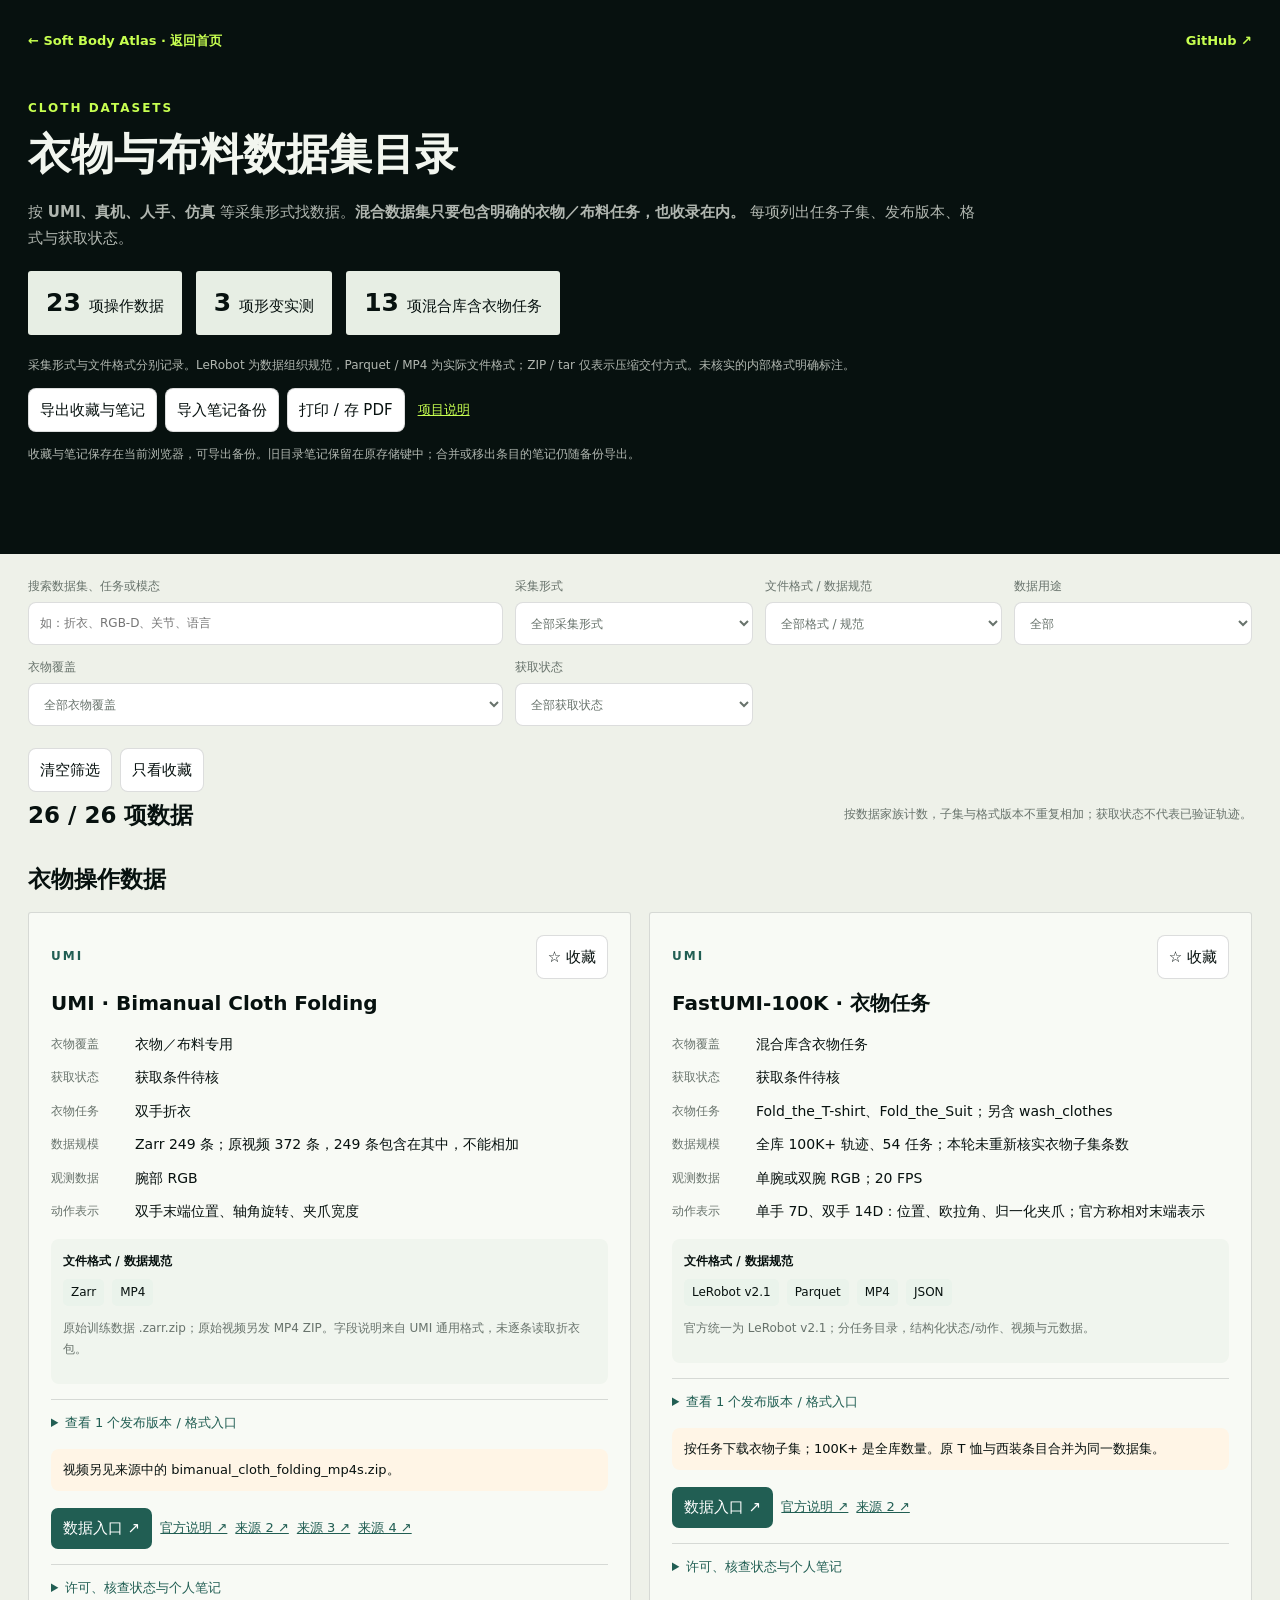
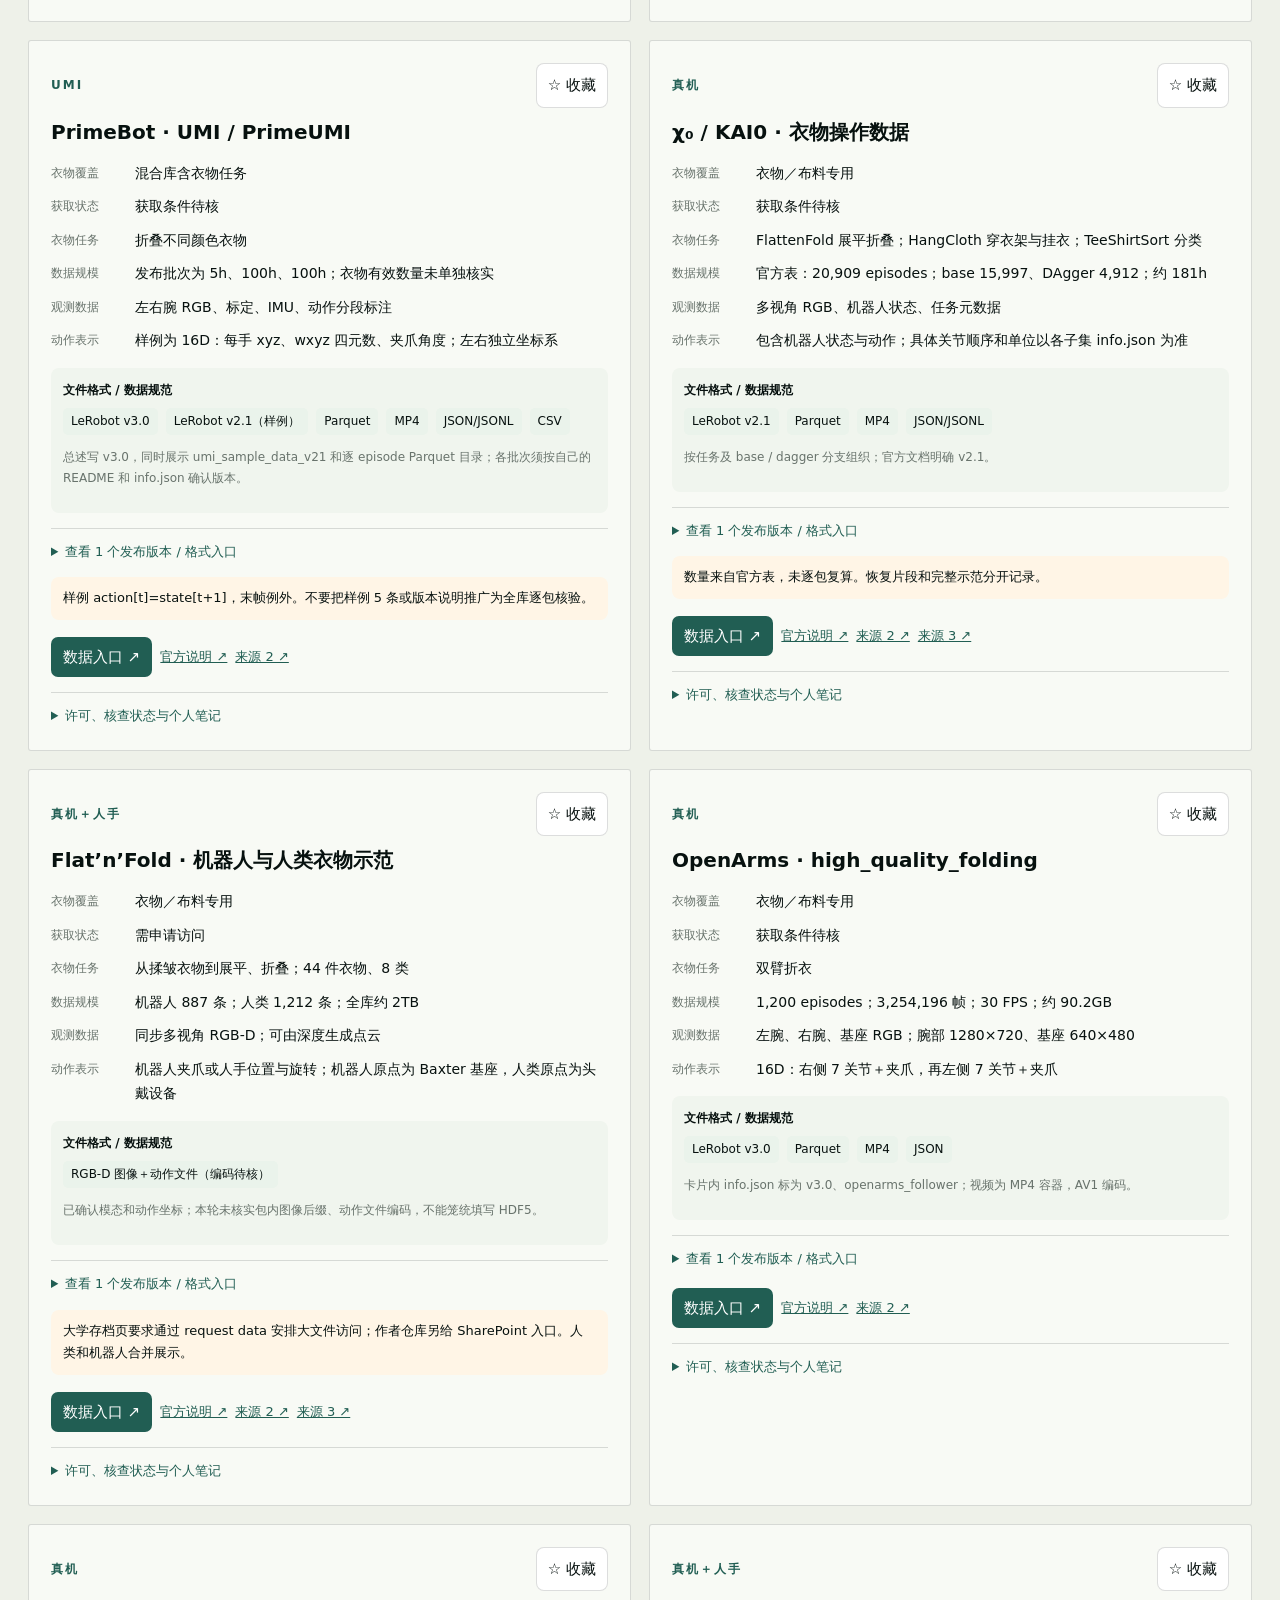
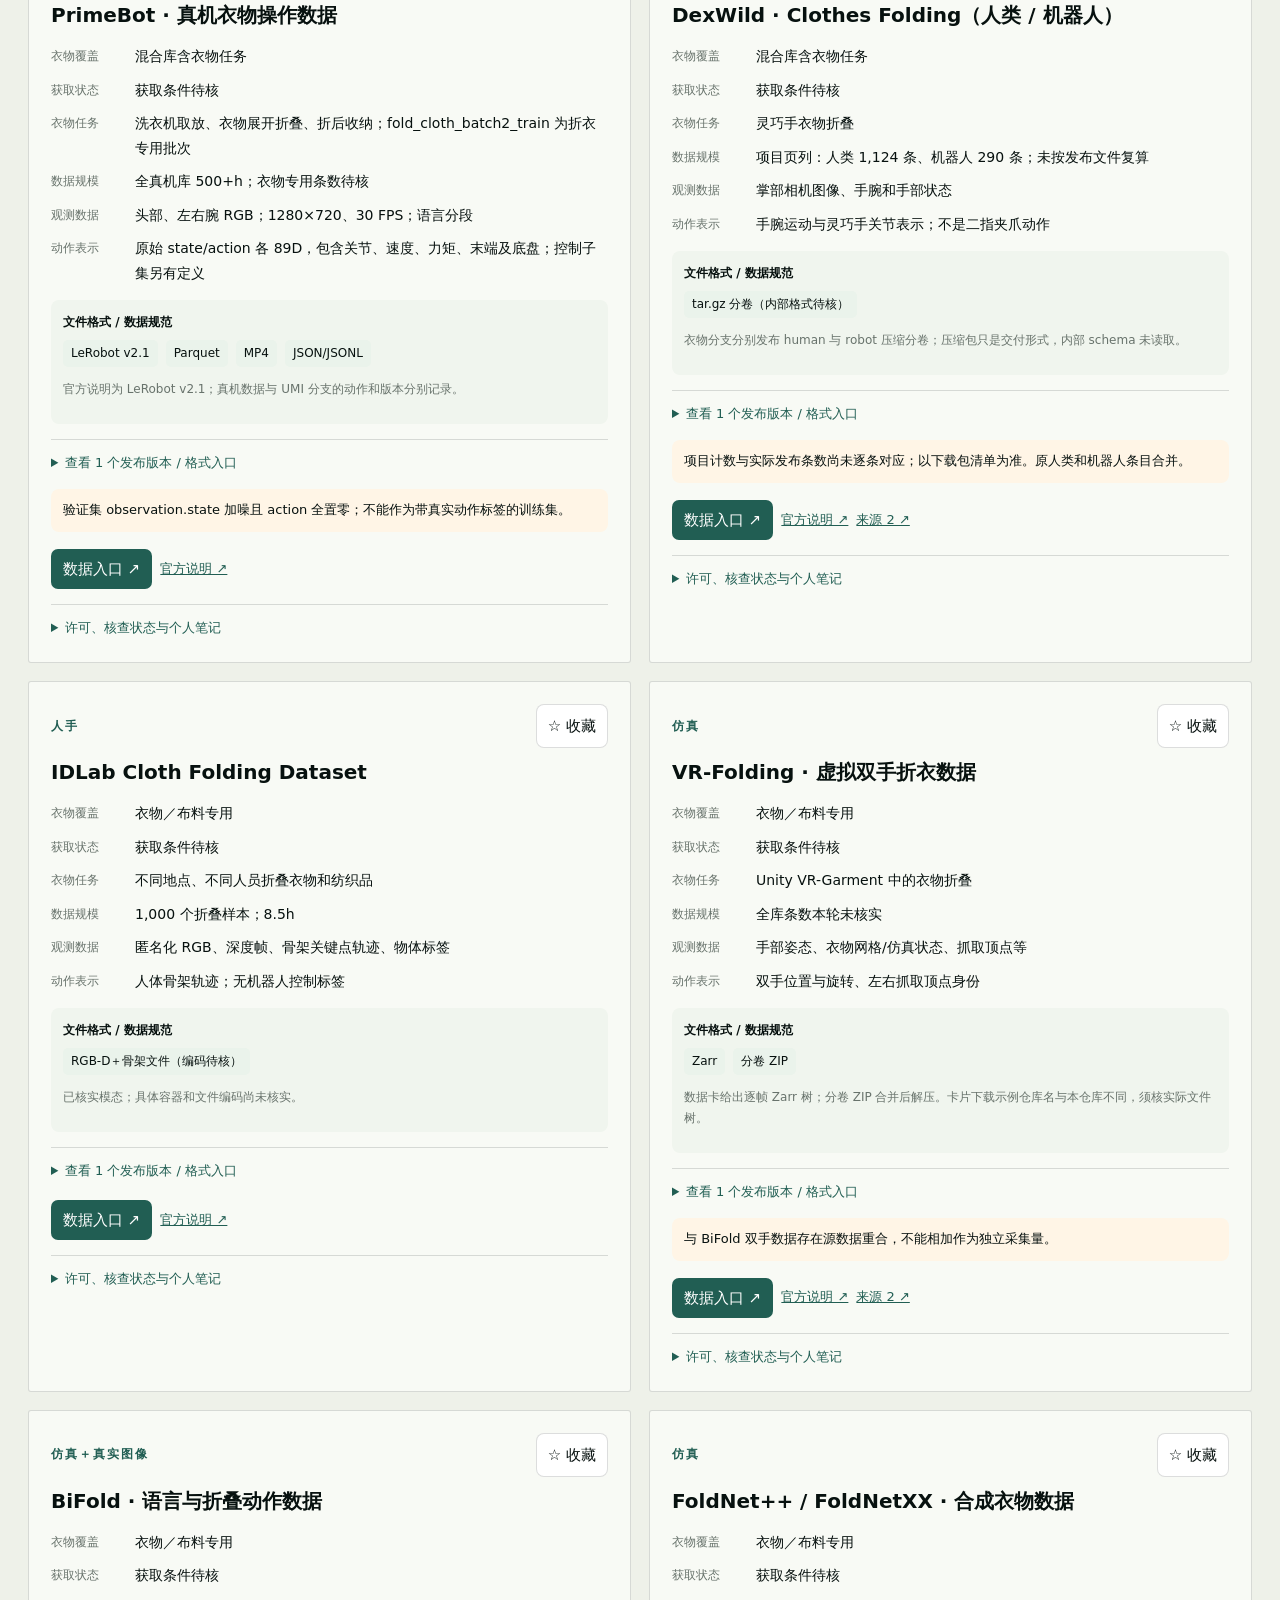
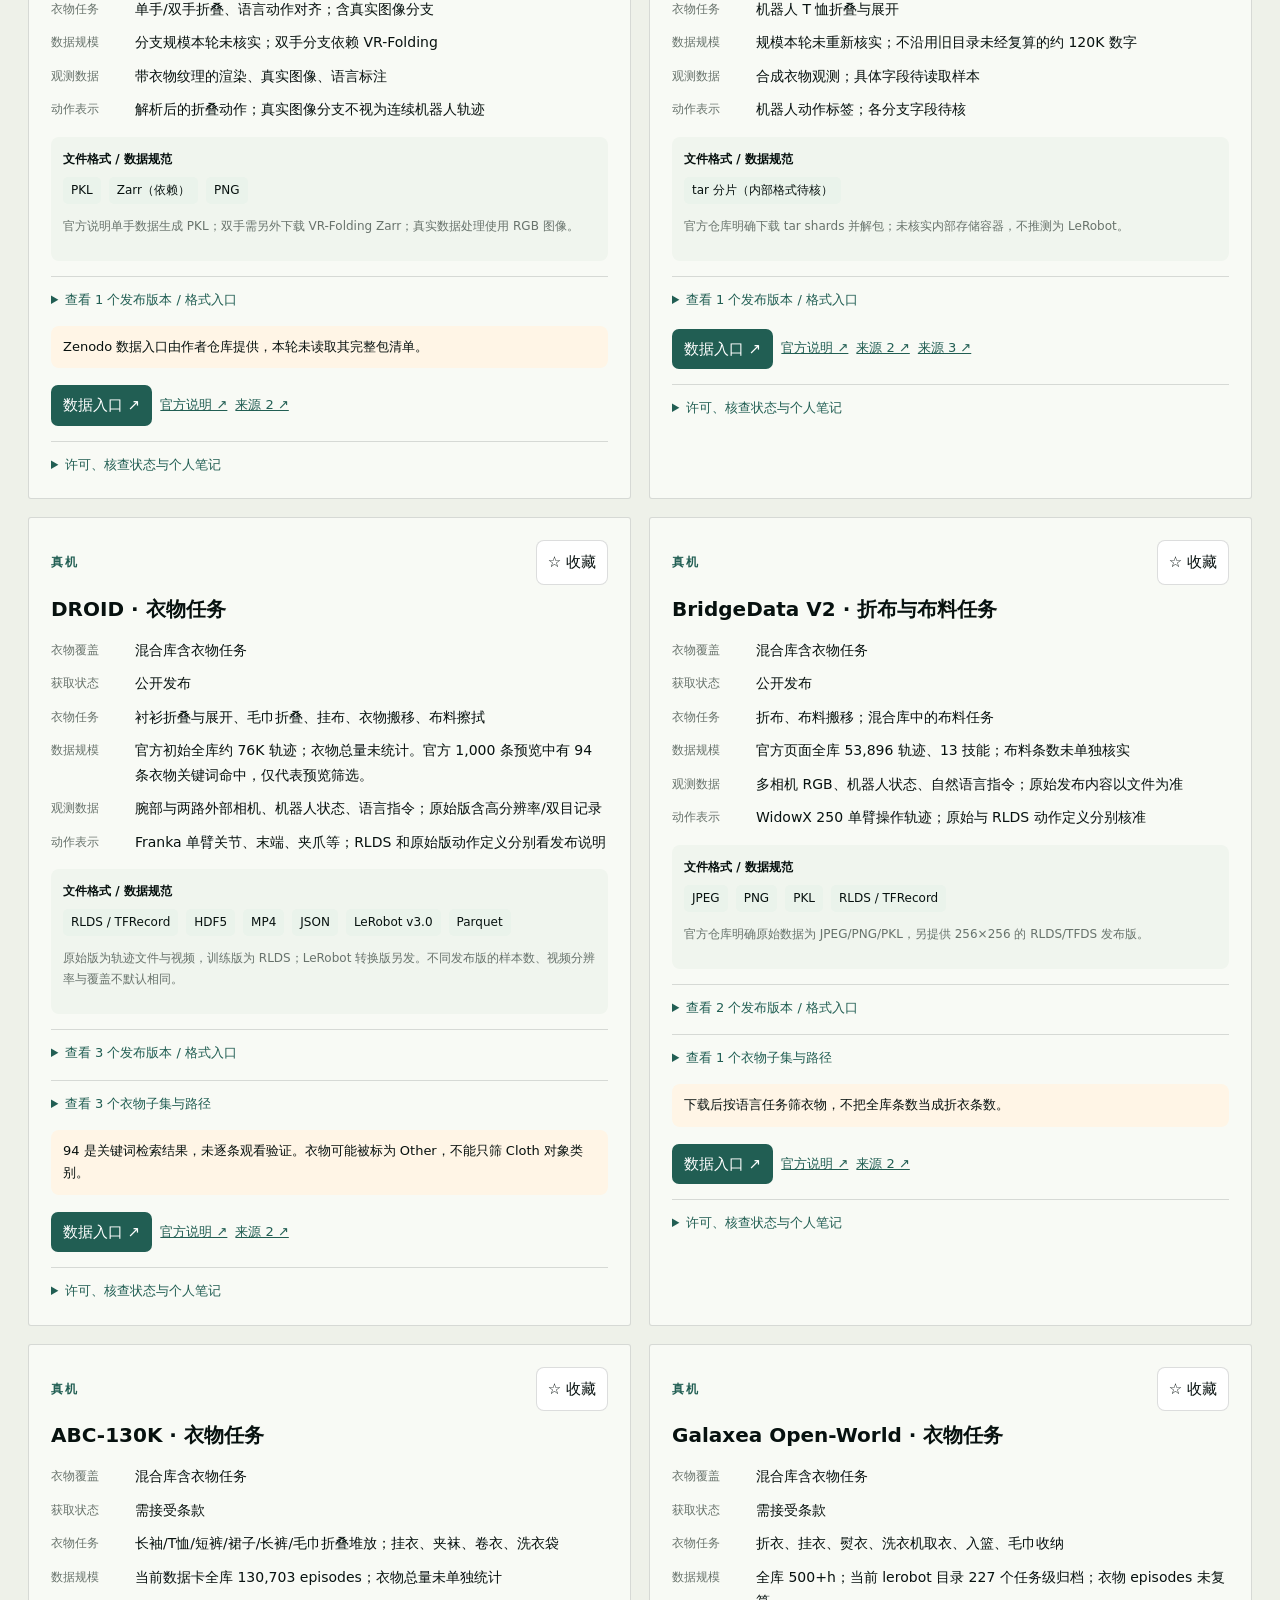
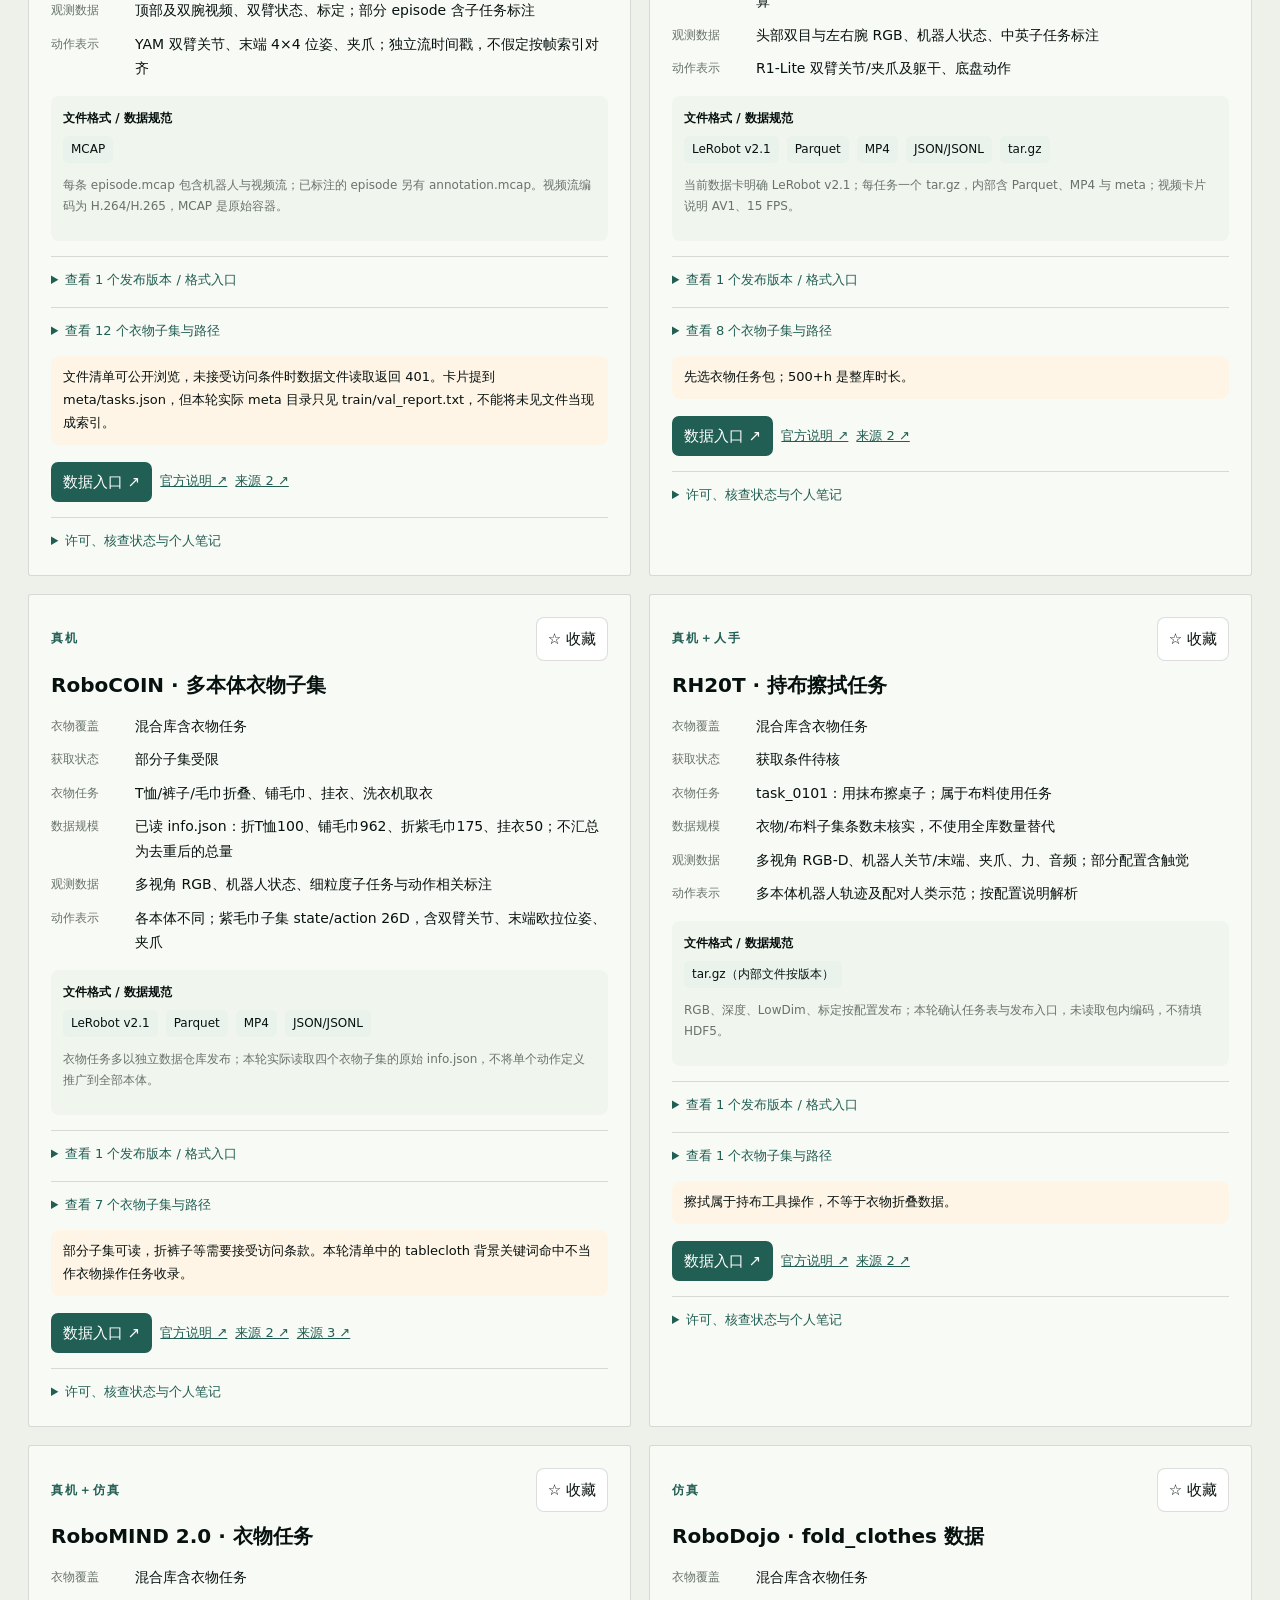
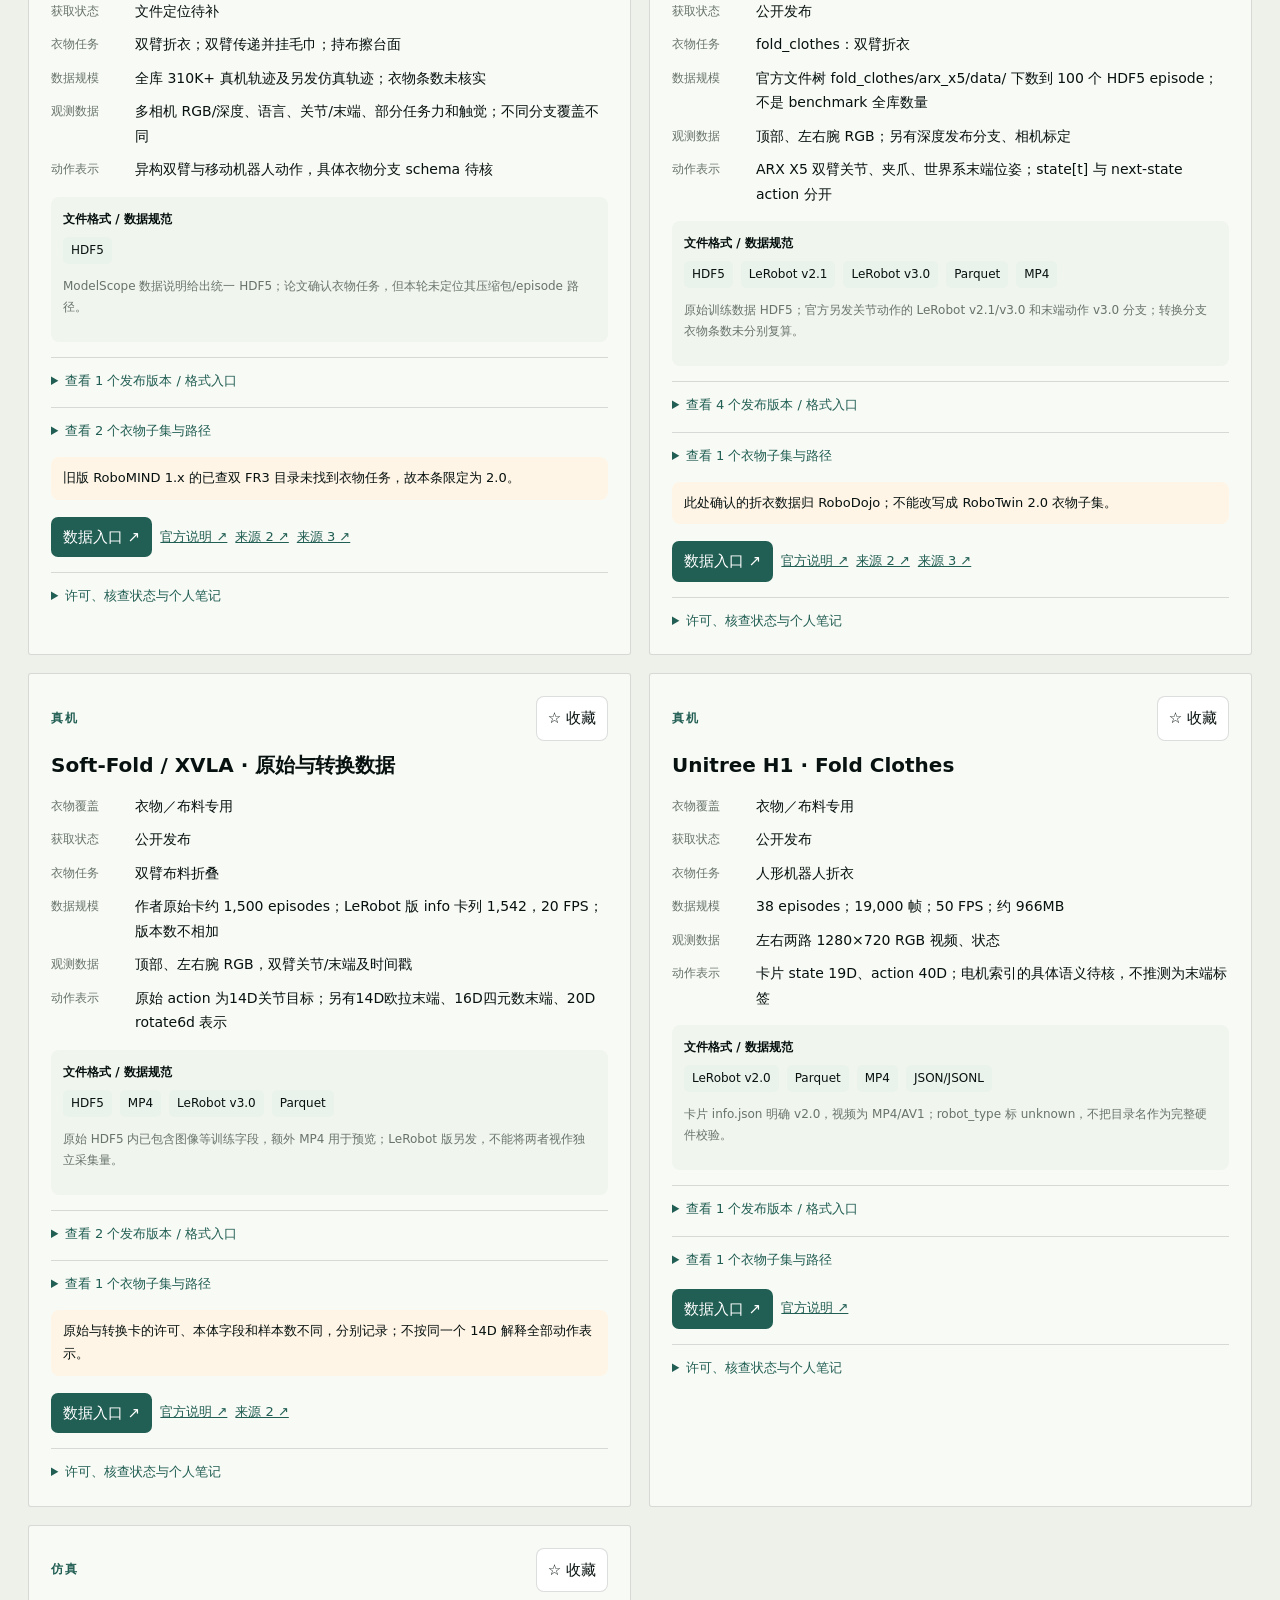
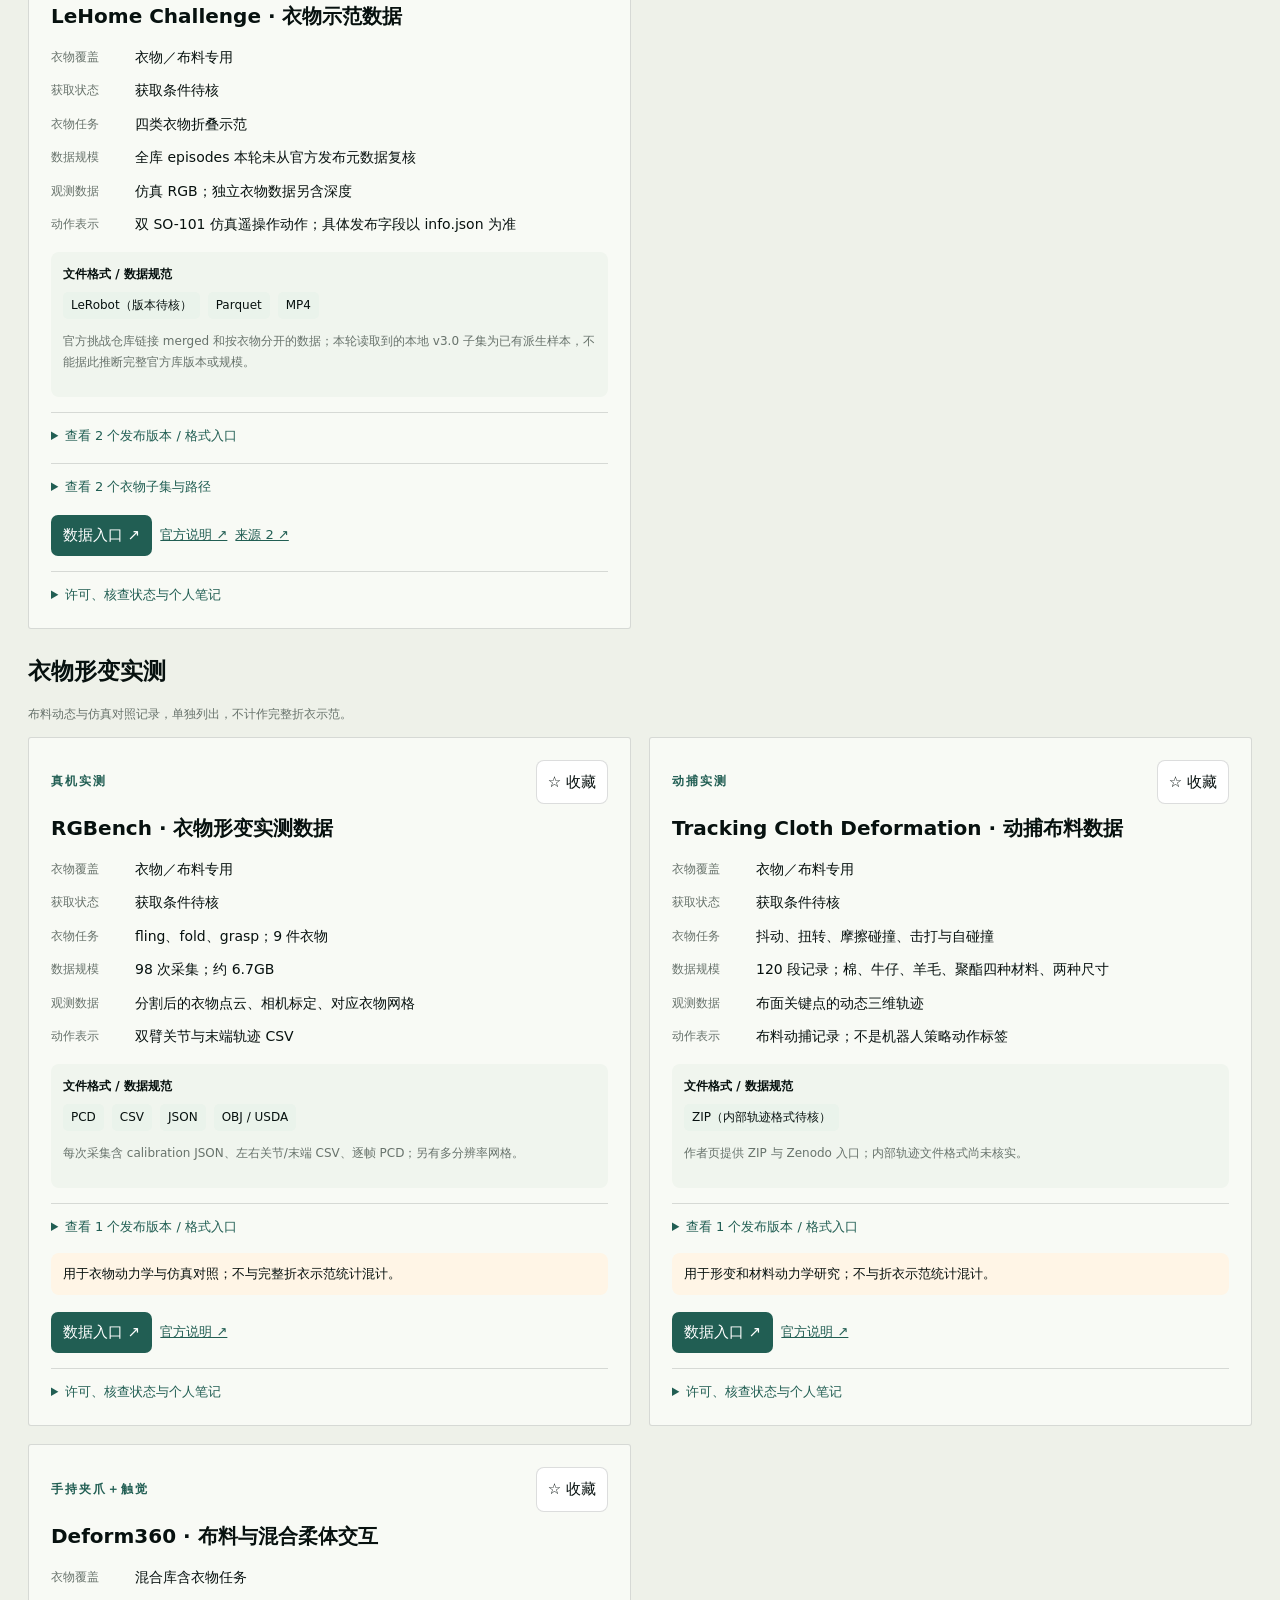
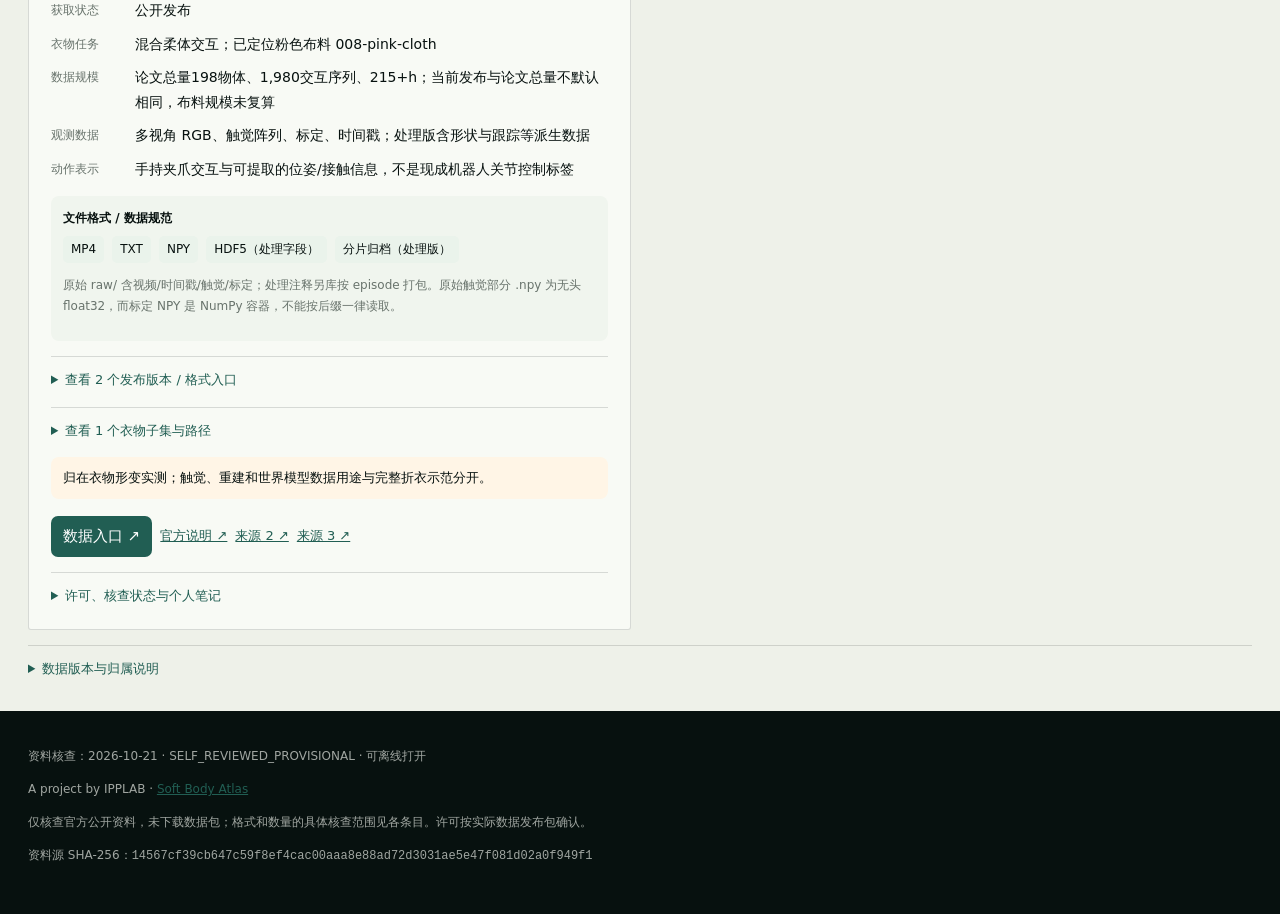
==== commit 7f82c713: "fix: improve dataset statistics contrast" ====
--- a/datasets/cloth-datasets.html
+++ b/datasets/cloth-datasets.html
@@ -8,7 +8,7 @@
 :root{--ink:#07110f;--muted:#68736c;--line:rgba(7,17,15,.14);--accent:#215e53;--paper:#eef1e9}
 header{background:#07110f;color:#f2f6ef;padding:30px 0 42px} header .small,header .intro{color:rgba(242,246,239,.72)} header .eyebrow{color:#c7ff50} header a{color:#c7ff50} header button{color:#07110f}
 .project-nav{display:flex;justify-content:space-between;gap:20px;margin-bottom:45px;font-size:13px;font-weight:600}.project-nav a{text-decoration:none}.project-nav a:hover{text-decoration:underline}
-.card{border-radius:3px;background:#f8faf5}.download{background:#215e53}.stat{border-radius:3px}footer{background:#07110f;color:#f2f6ef}footer .small{color:rgba(242,246,239,.65)}
+.card{border-radius:3px;background:#f8faf5}.download{background:#215e53}.stat{border-radius:3px;color:#07110f}footer{background:#07110f;color:#f2f6ef}footer .small{color:rgba(242,246,239,.65)}
 </style></head><body>
 <header><div class="wrap"><nav class="project-nav" aria-label="项目导航"><a href="../index.html">← Soft Body Atlas · 返回首页</a><a href="https://github.com/codeofwhite/awesome-deformable-embodied-ai">GitHub ↗</a></nav><div class="eyebrow">CLOTH DATASETS</div><h1>衣物与布料数据集目录</h1>
 <p class="intro">按 <strong>UMI、真机、人手、仿真</strong> 等采集形式找数据。<strong>混合数据集只要包含明确的衣物／布料任务，也收录在内。</strong> 每项列出任务子集、发布版本、格式与获取状态。</p>
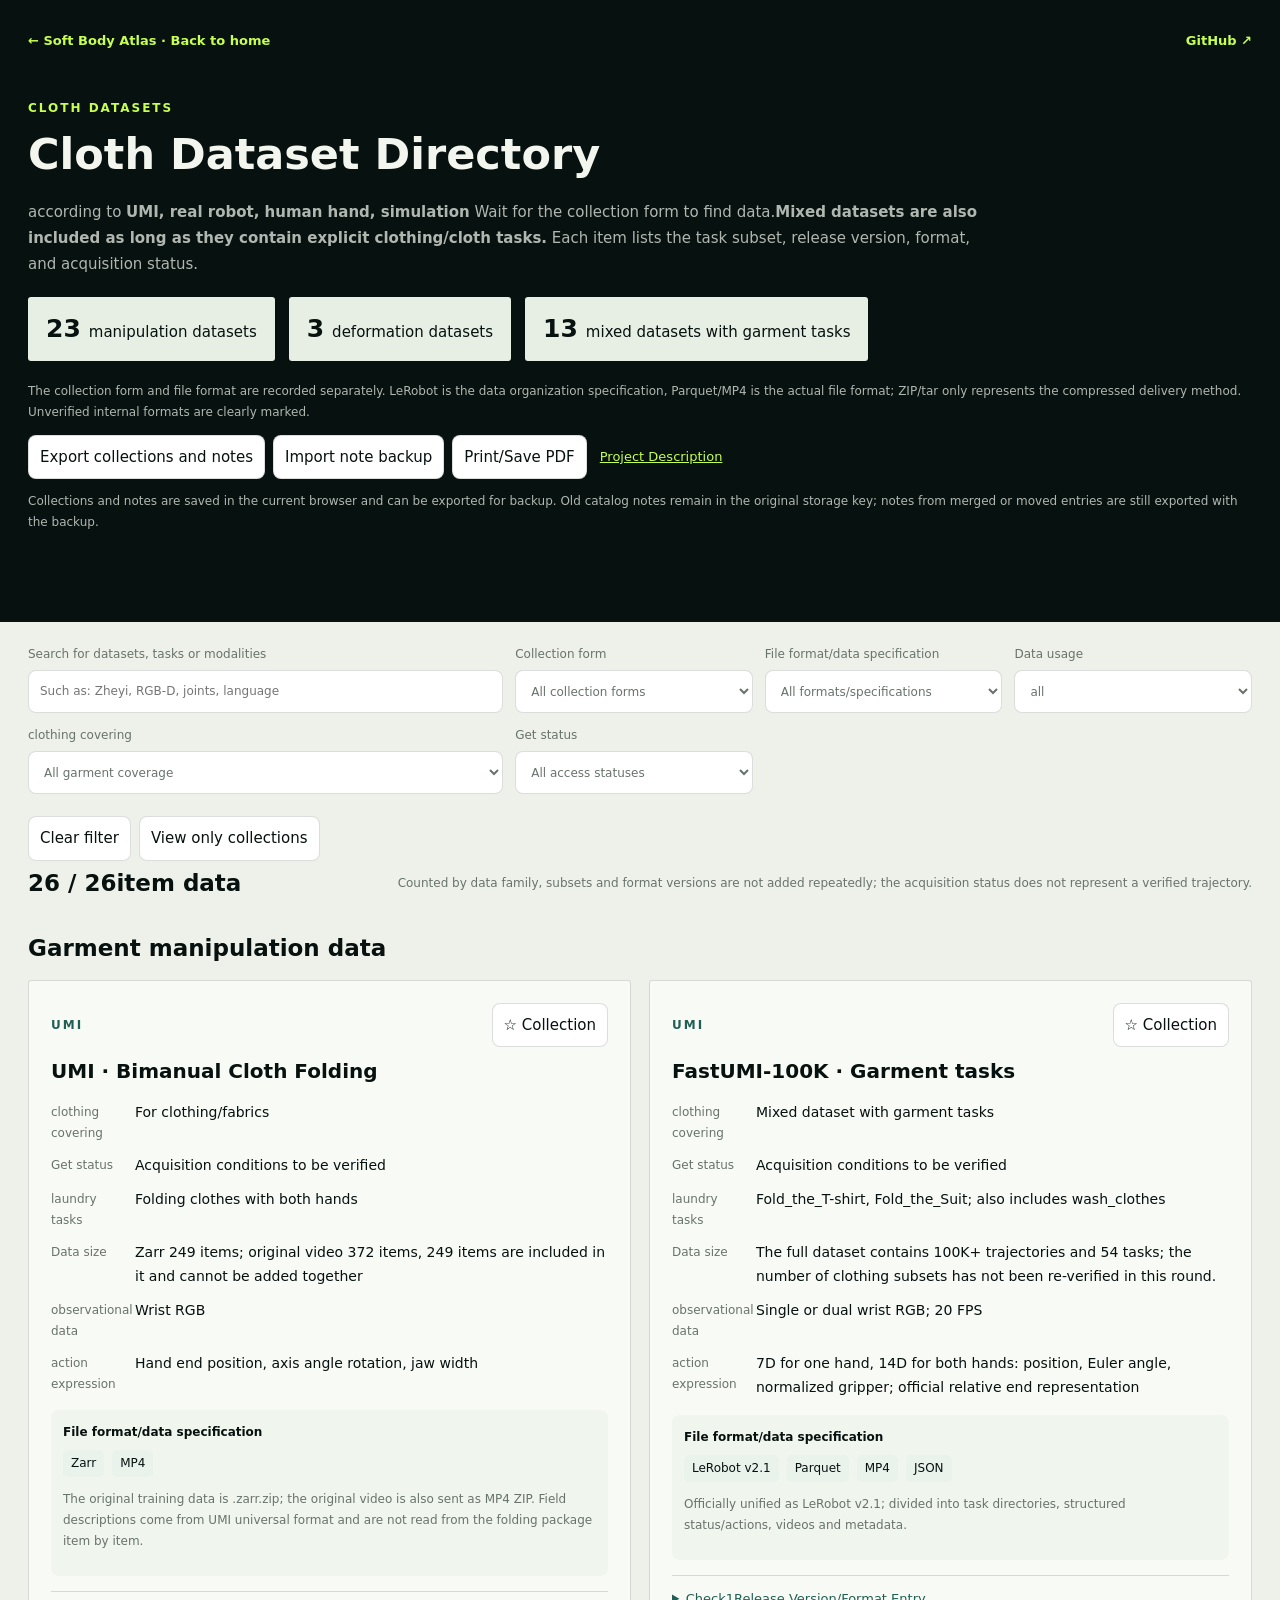
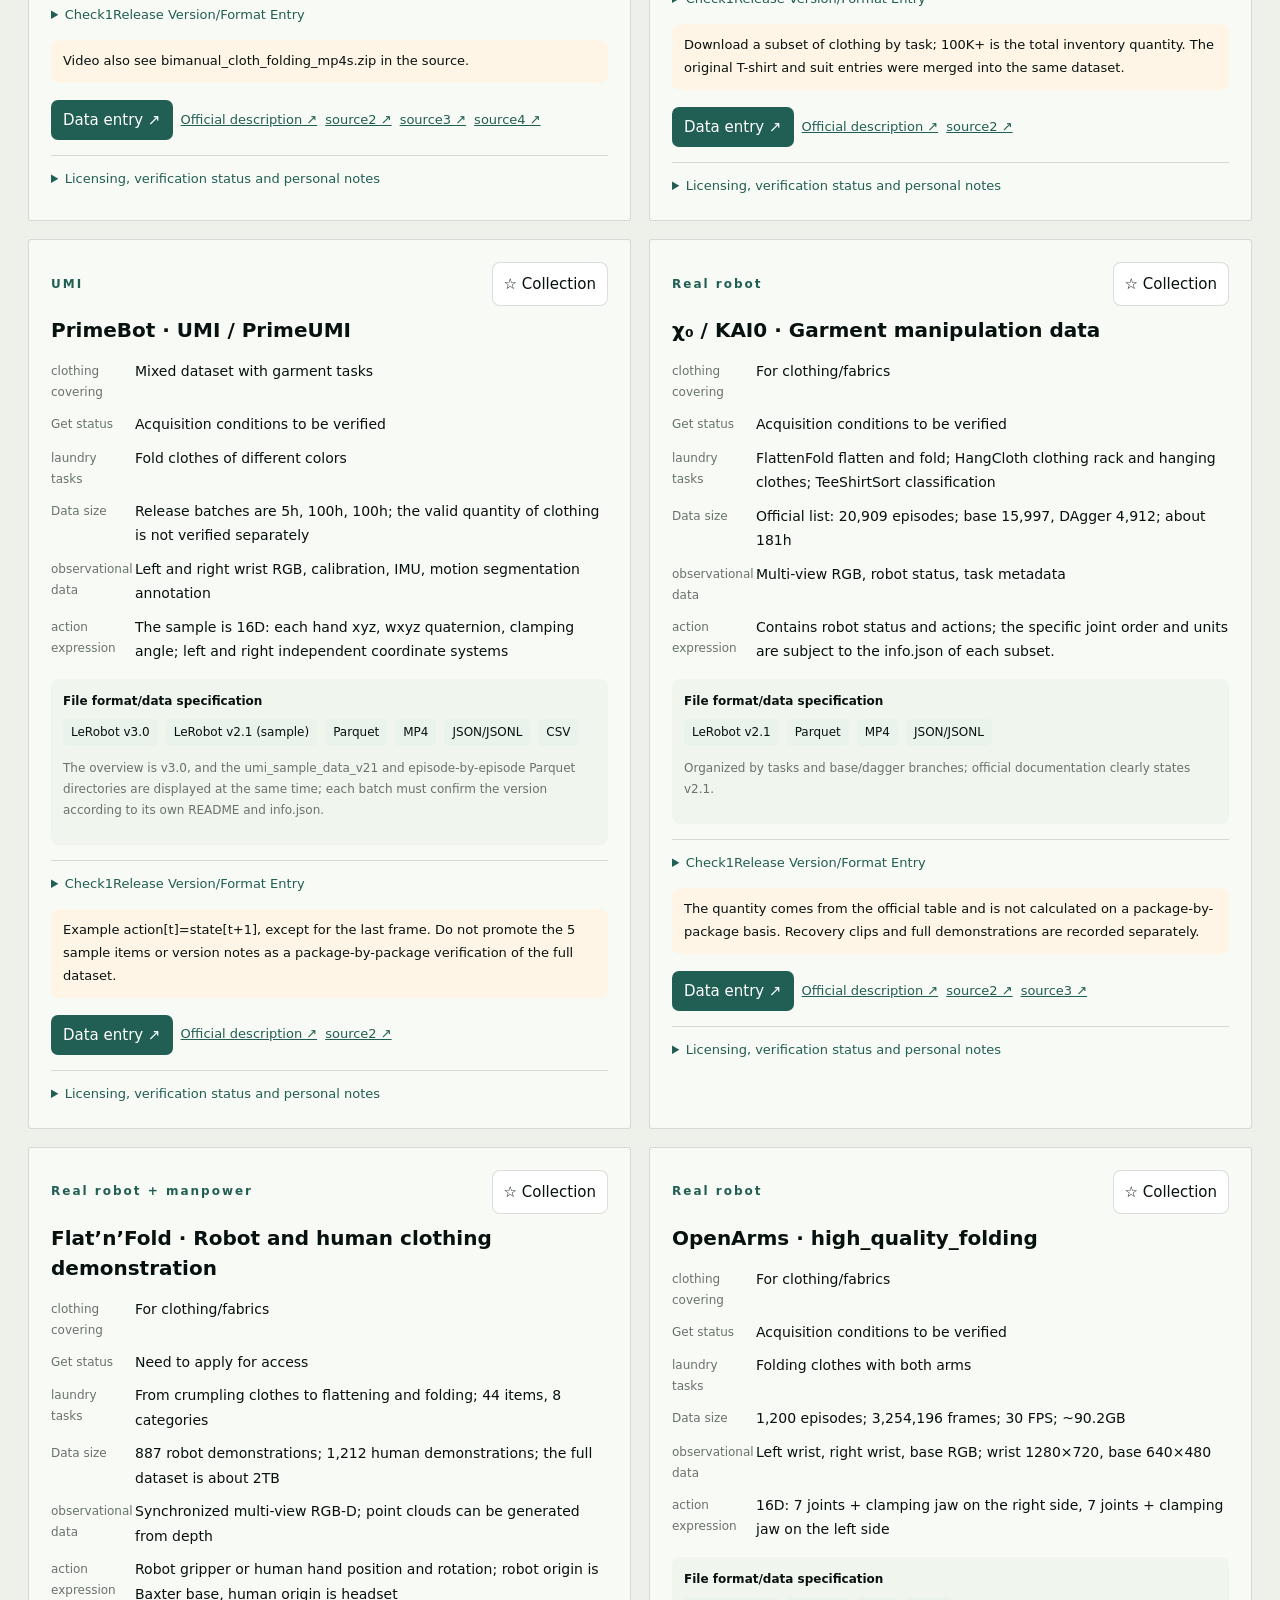
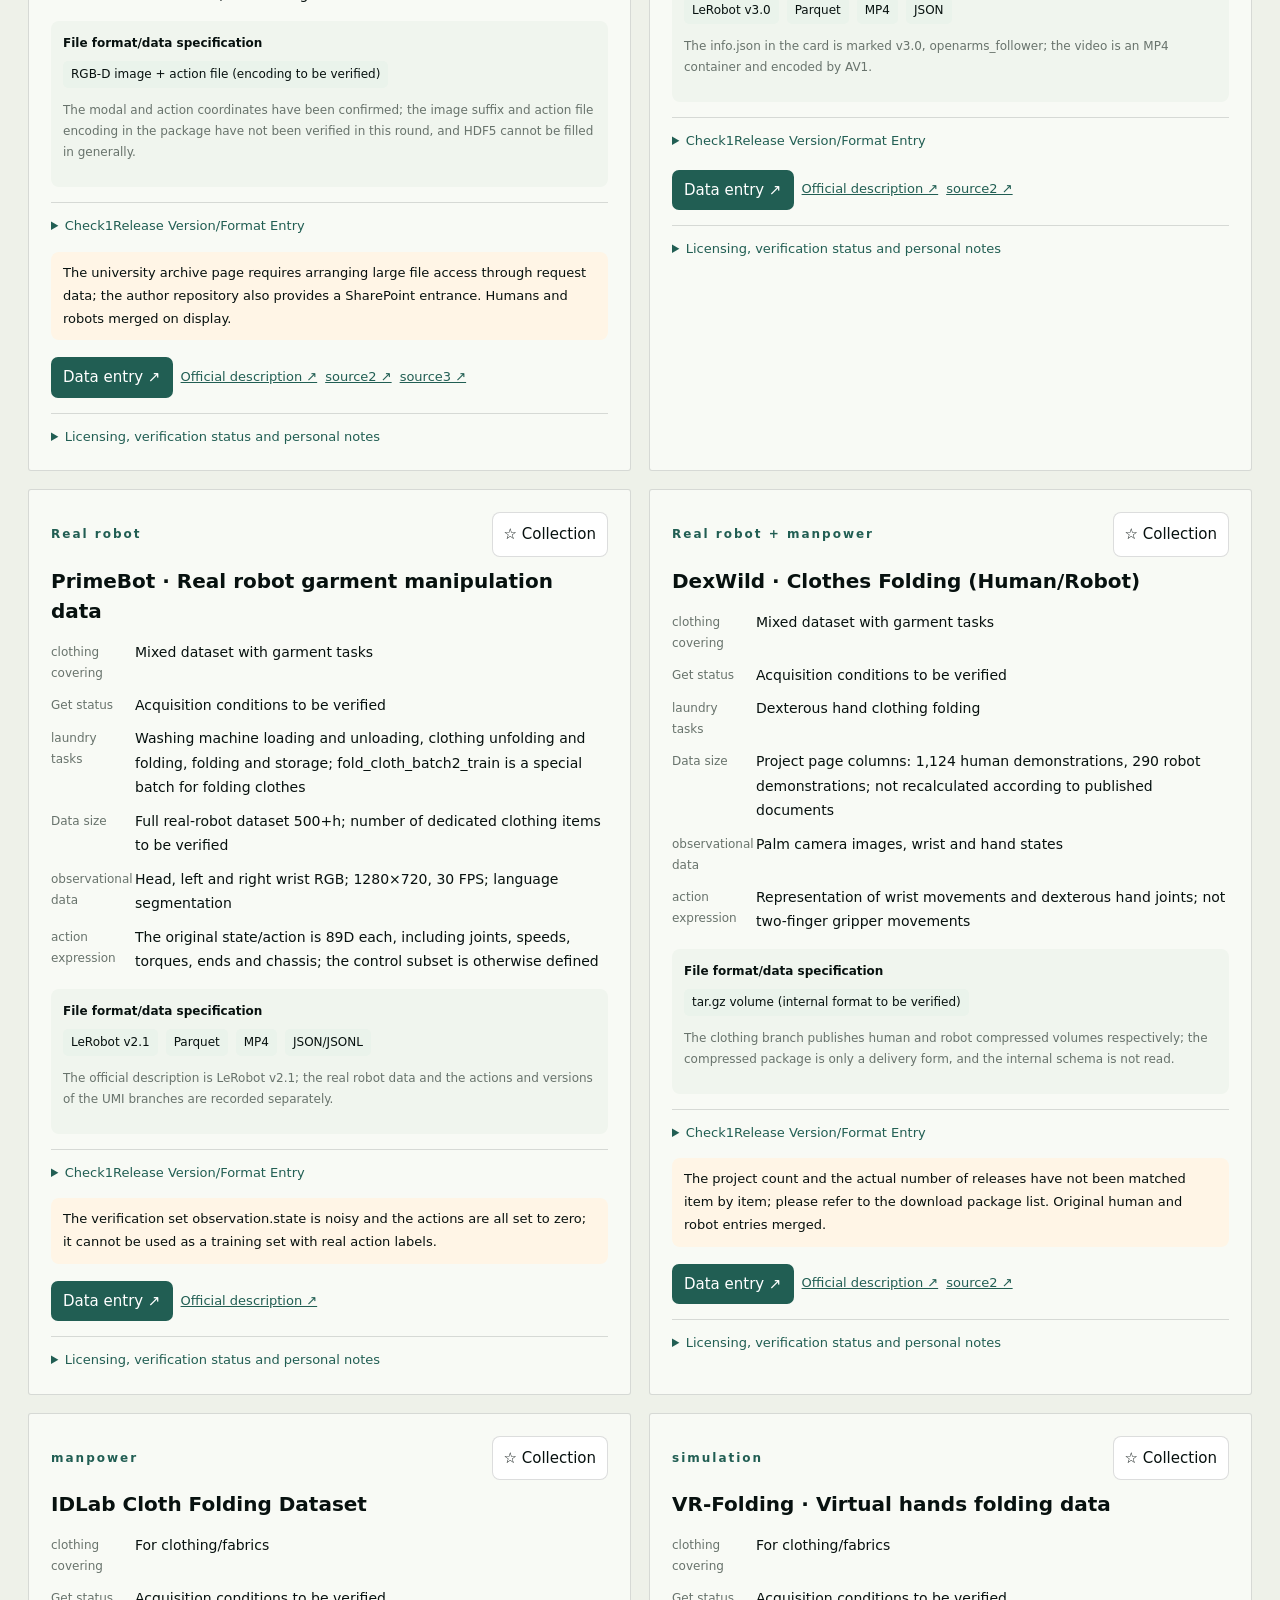
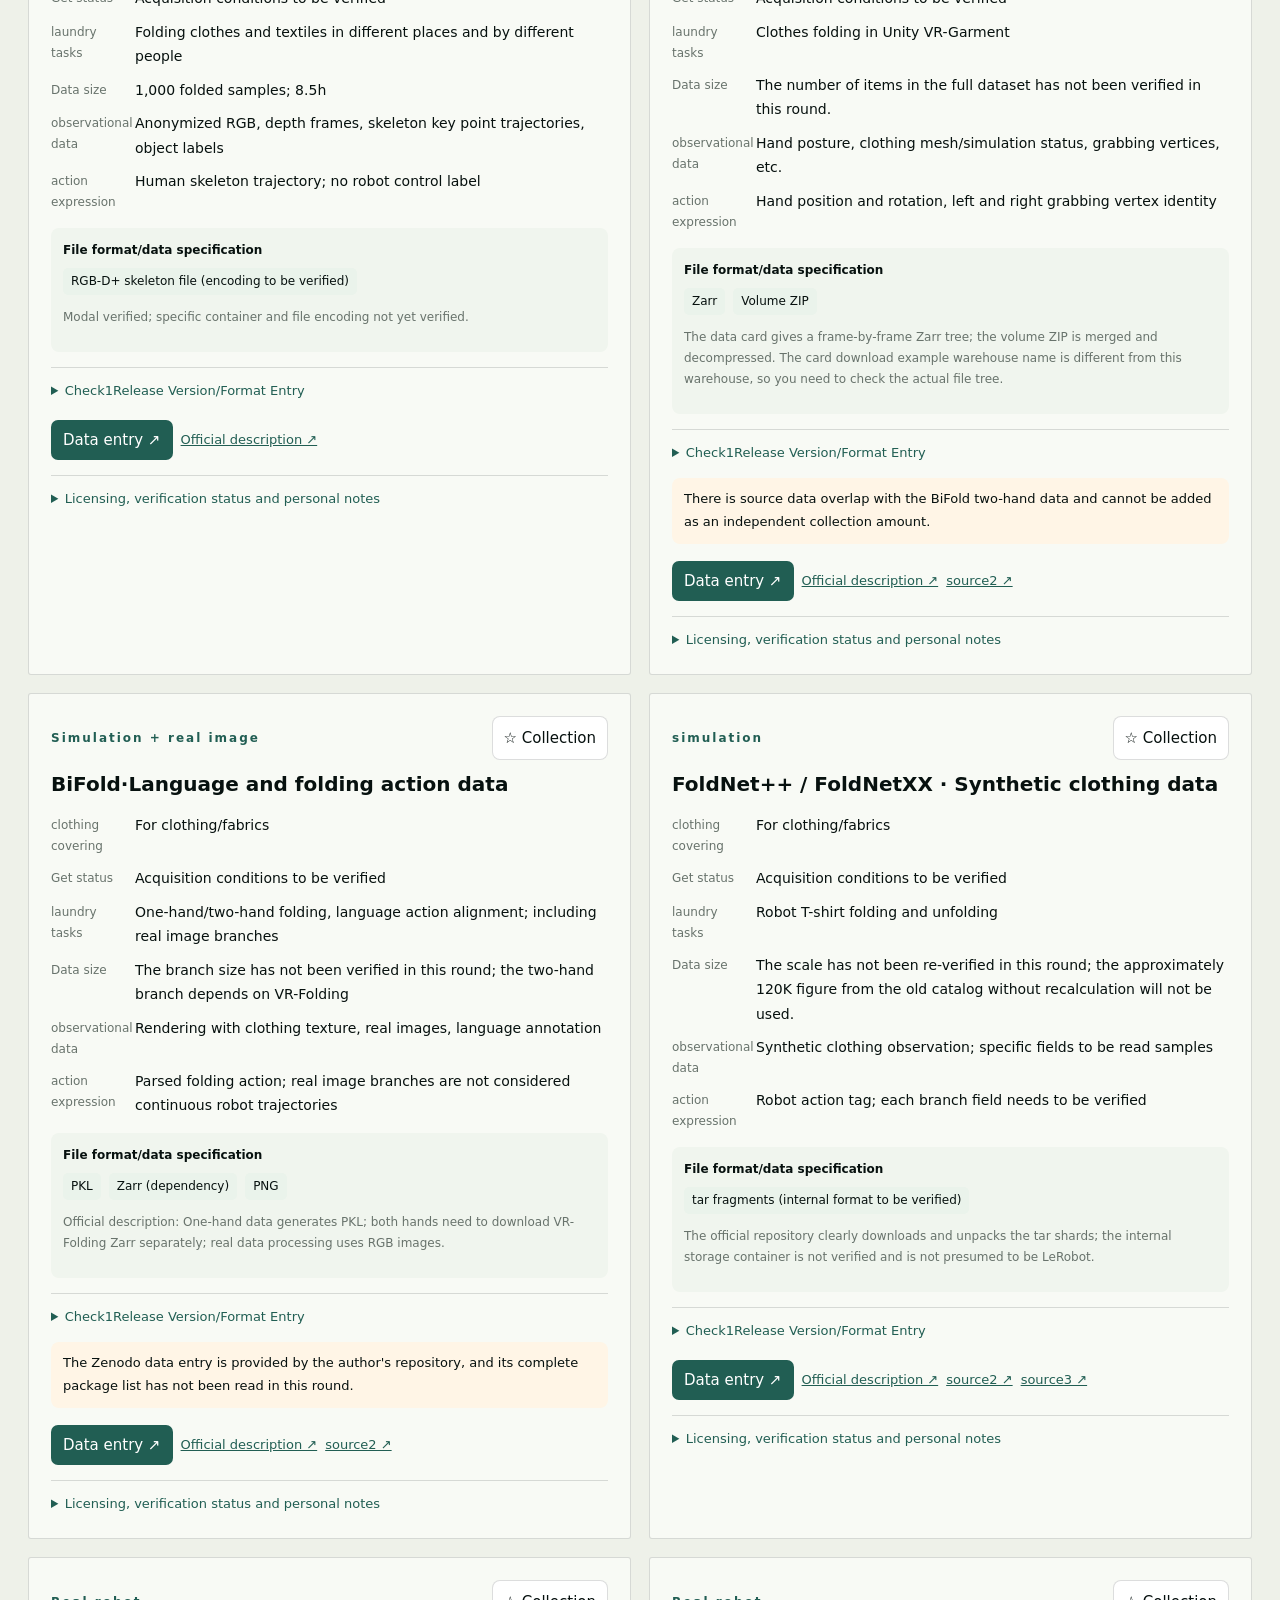
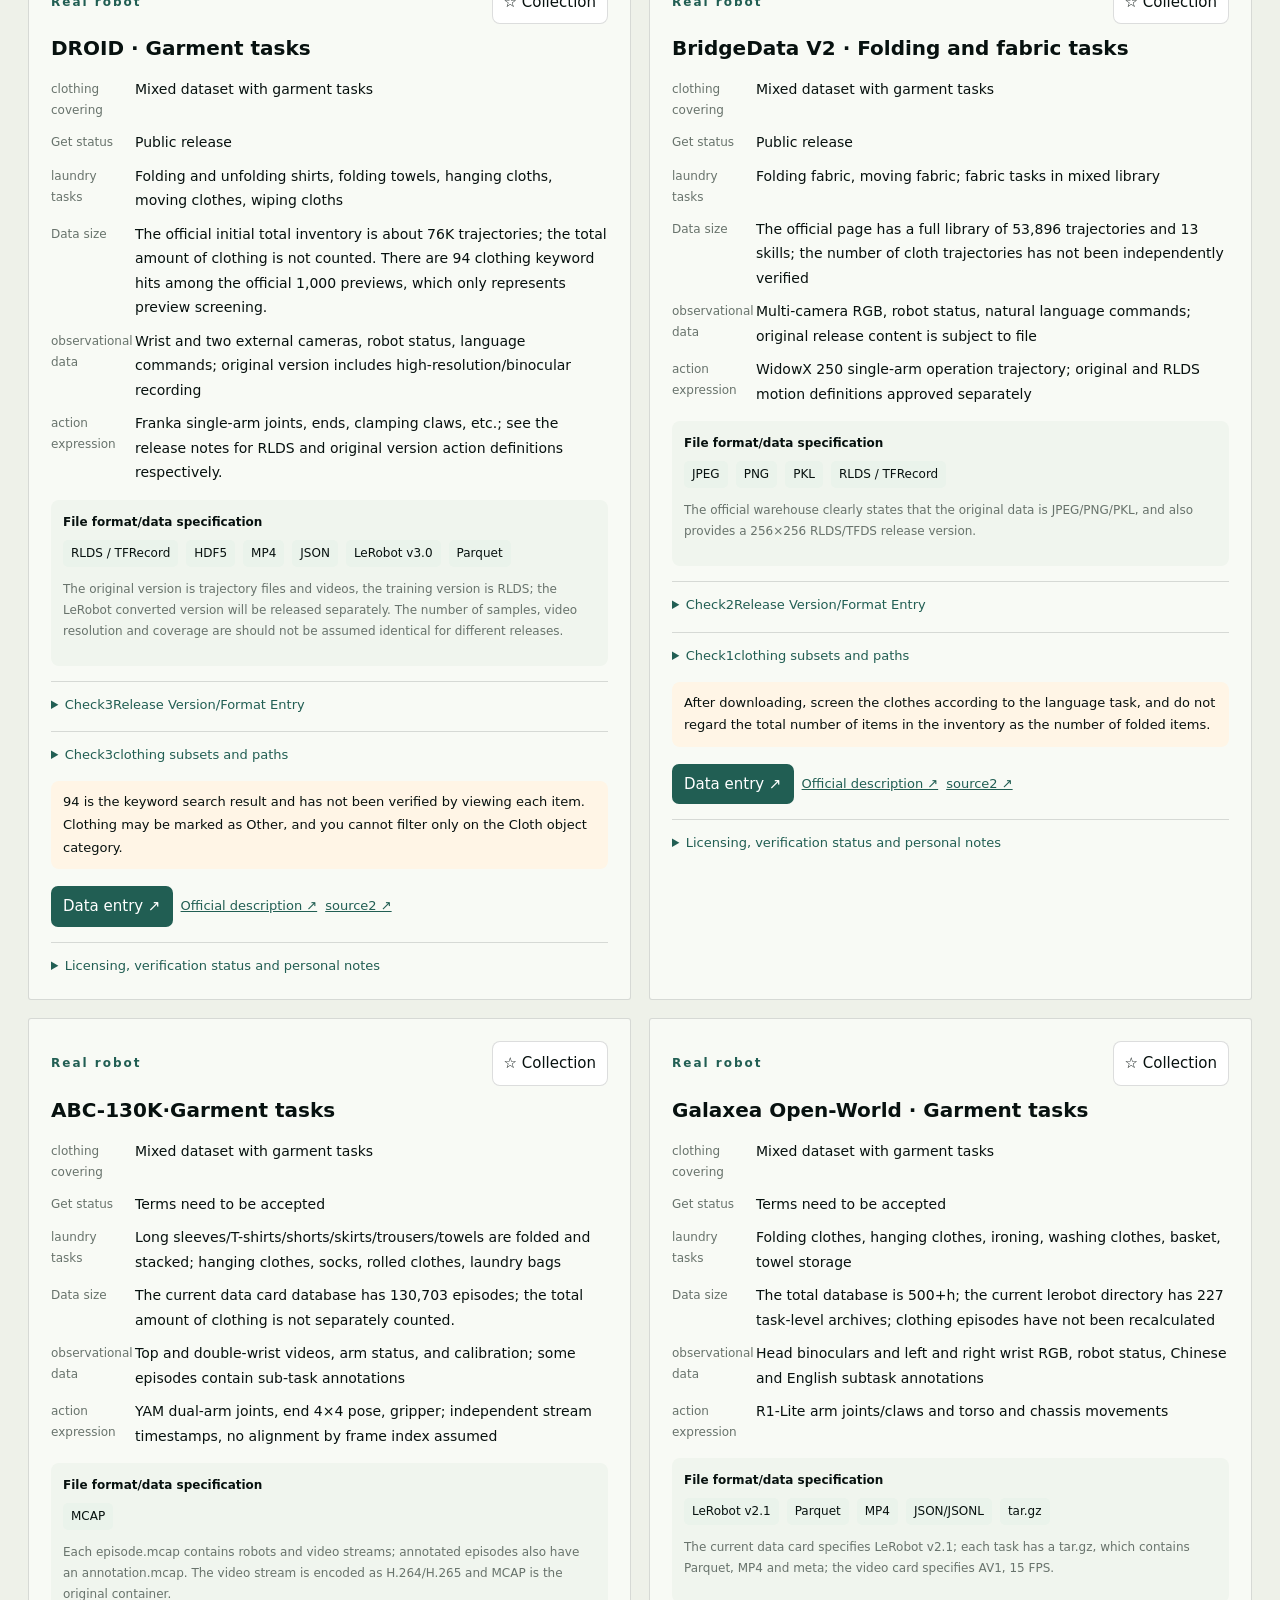
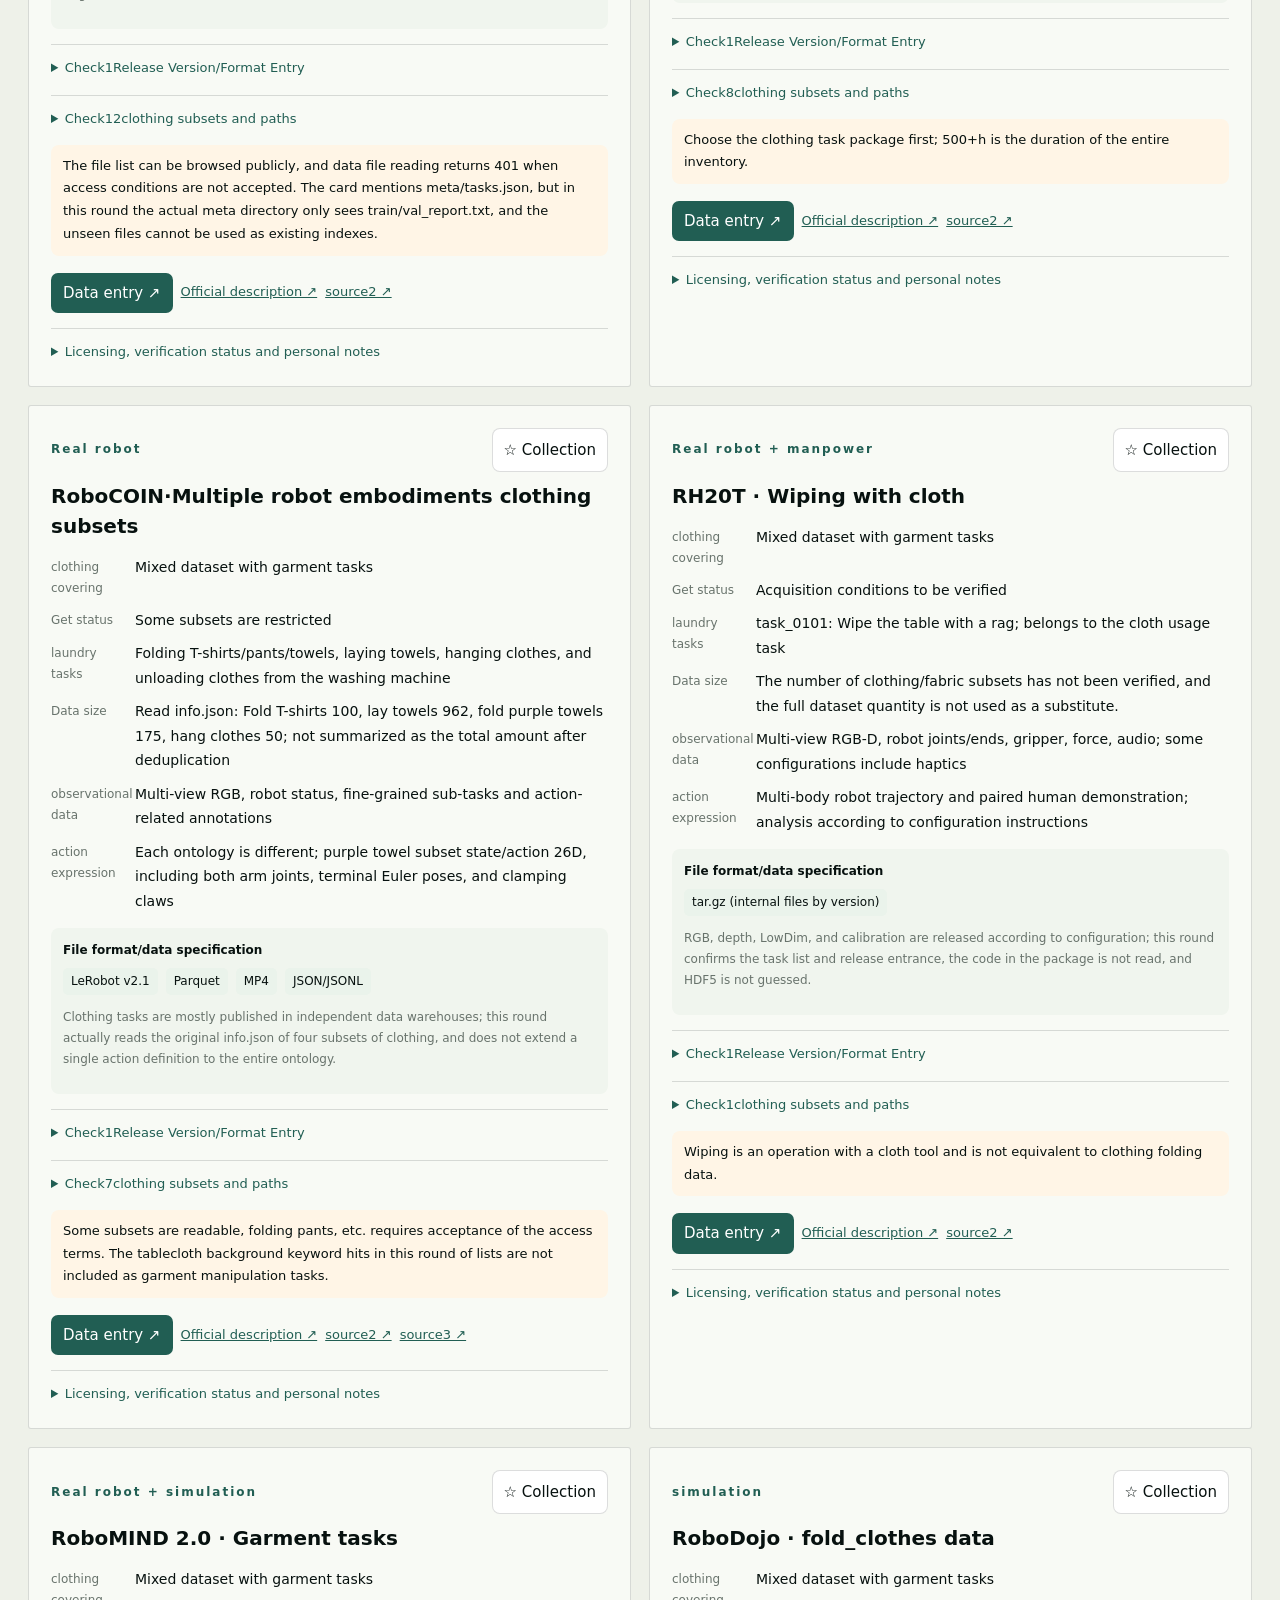
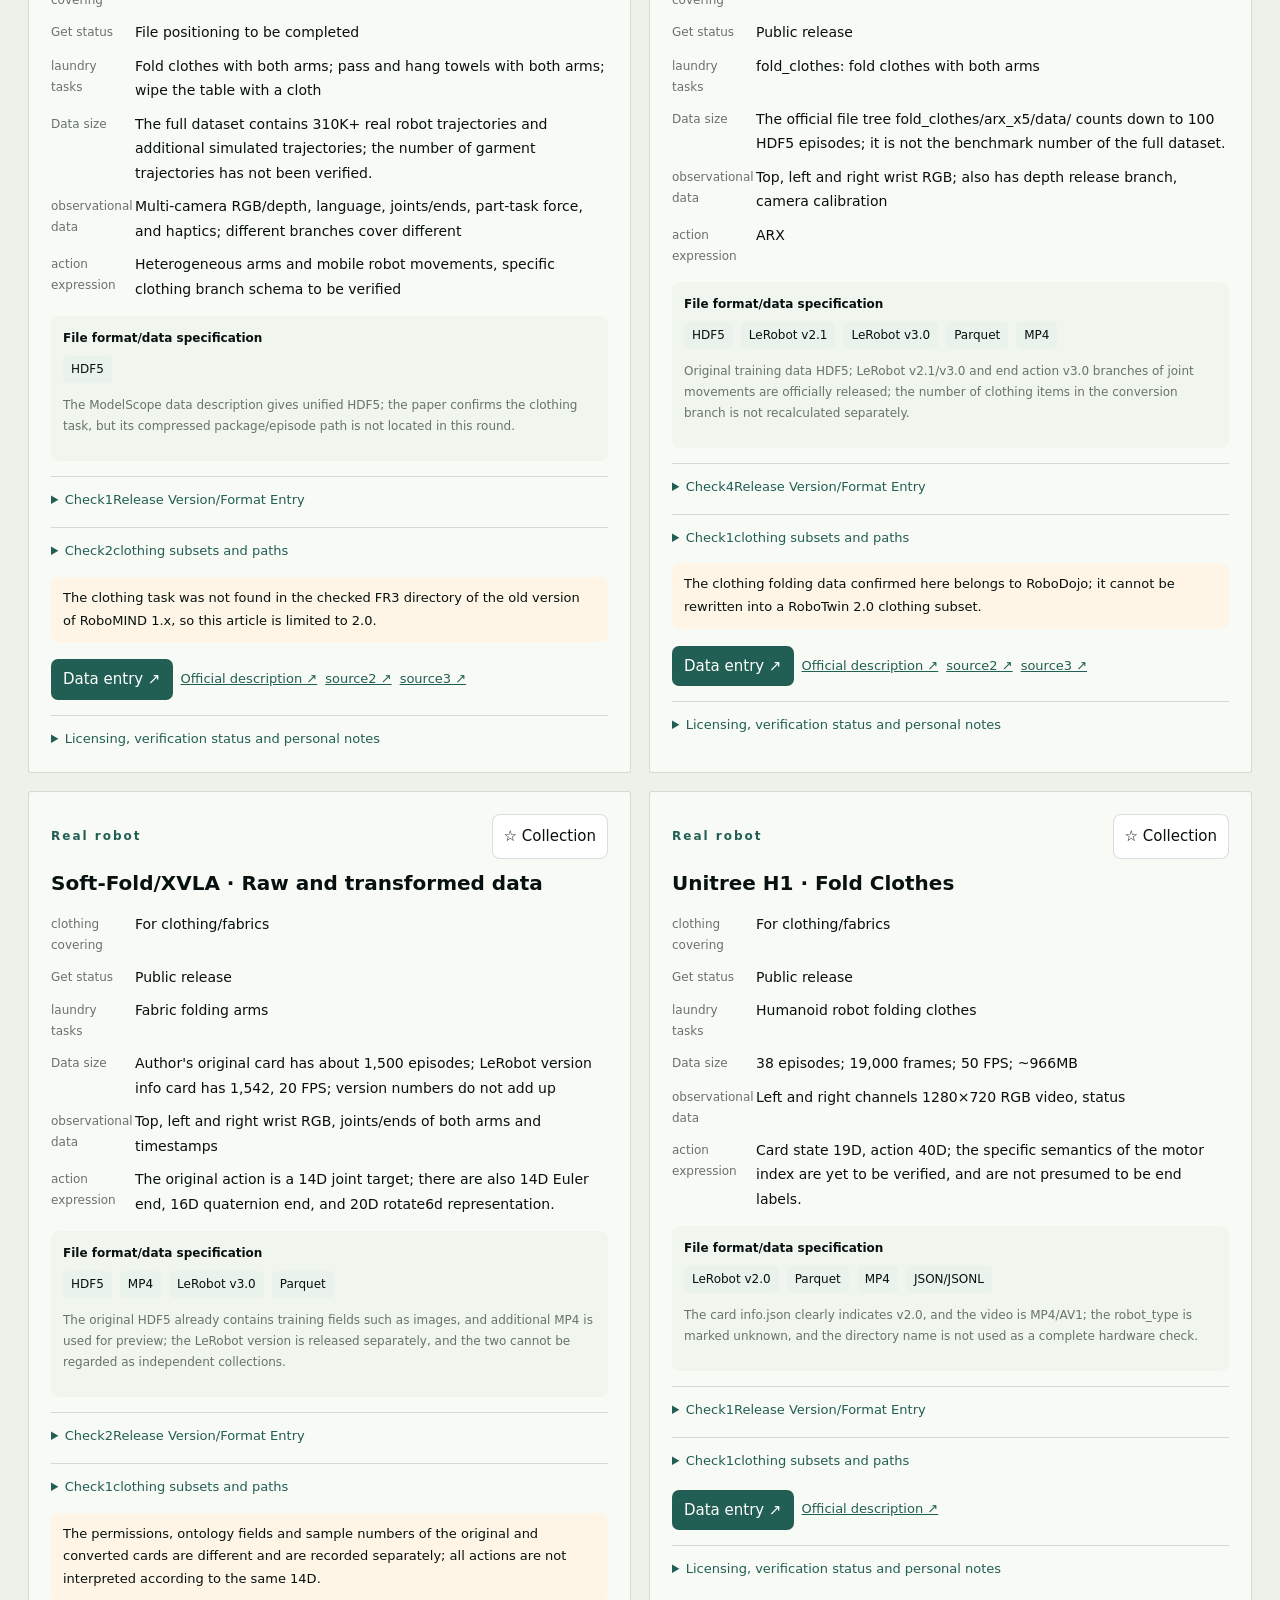
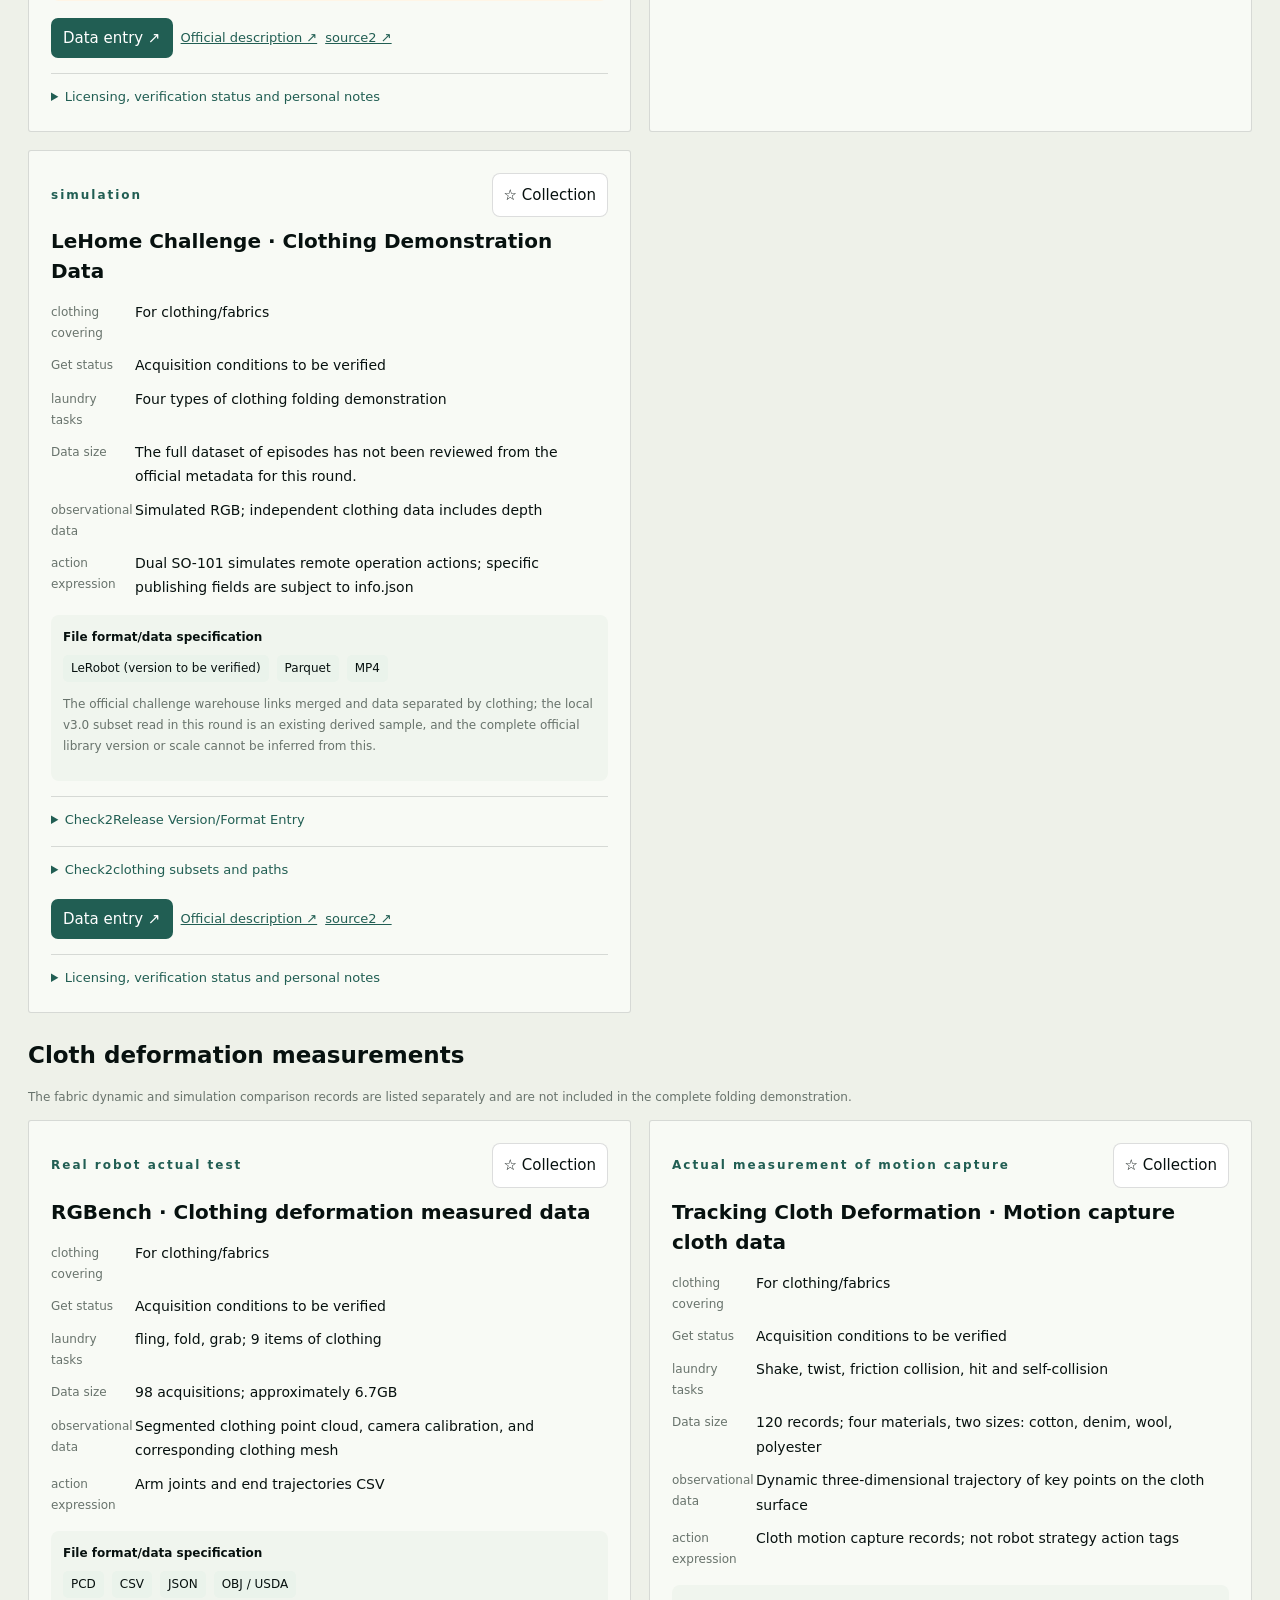
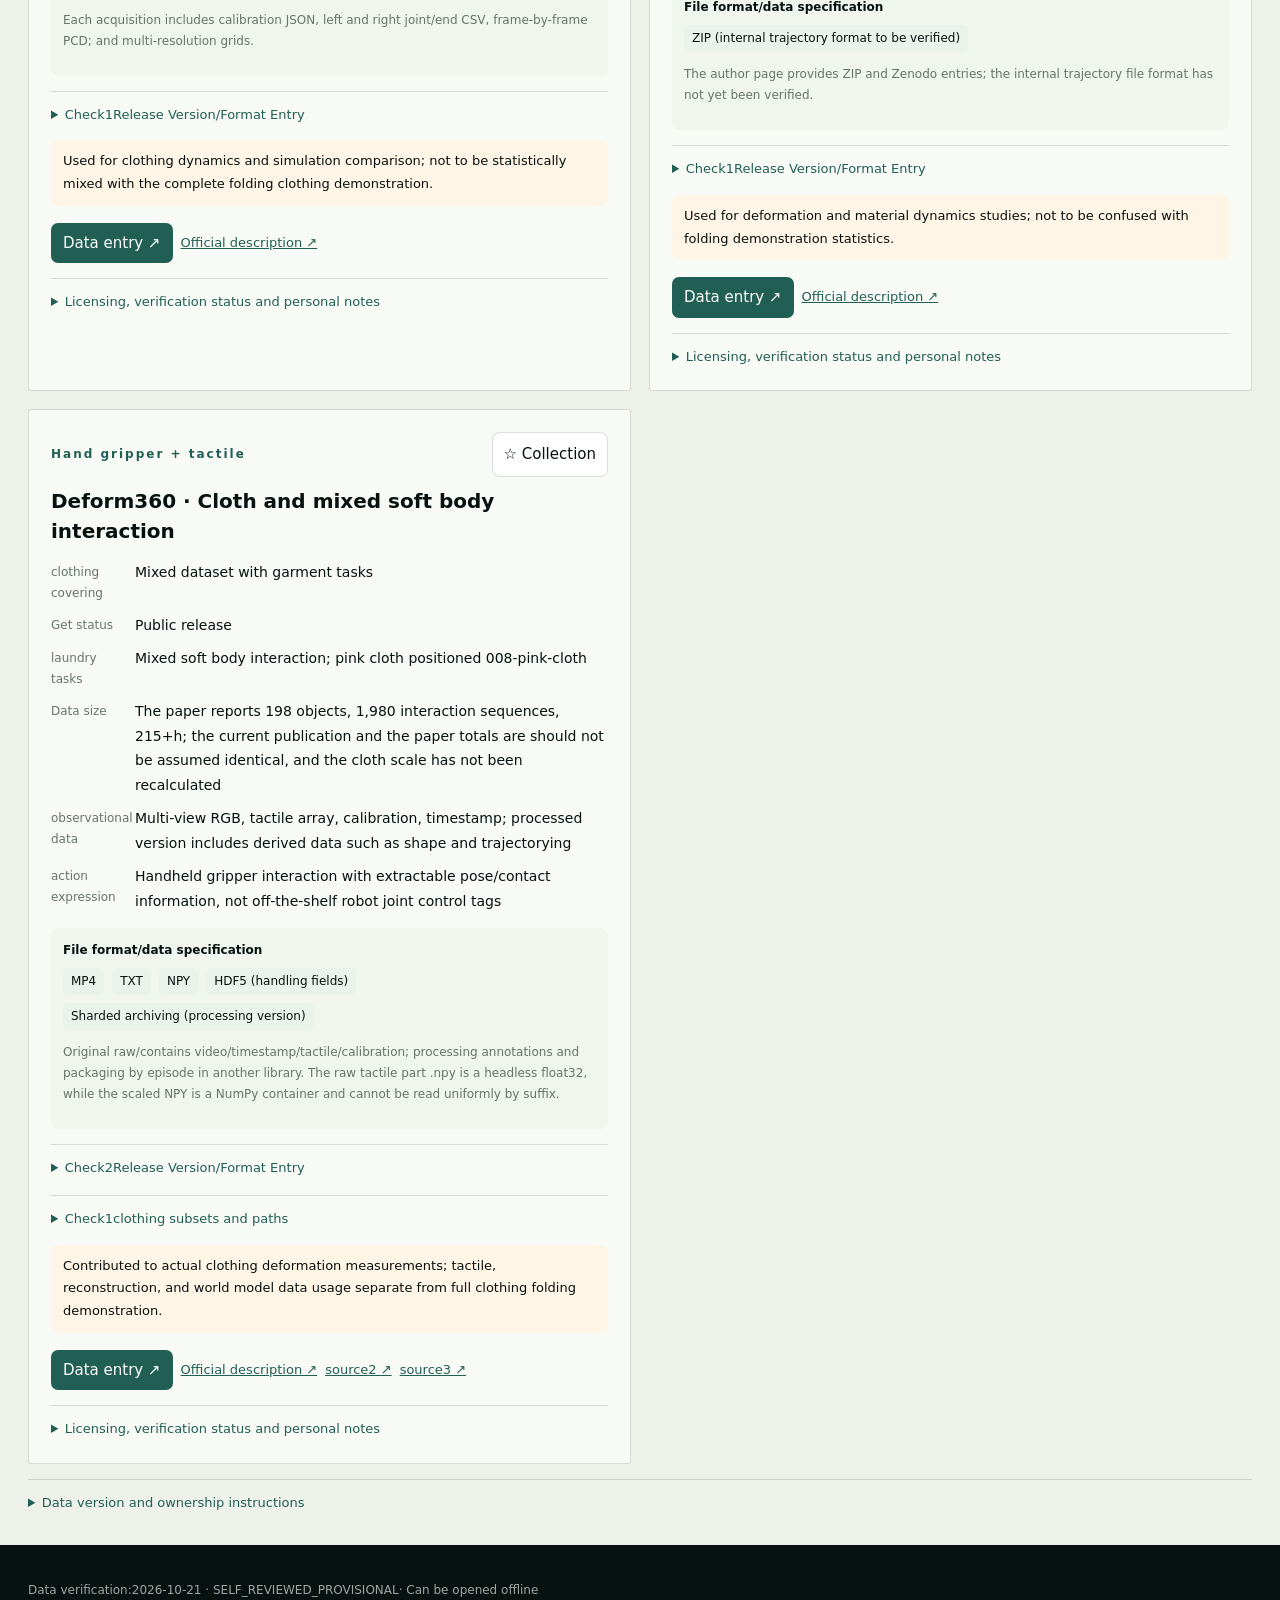
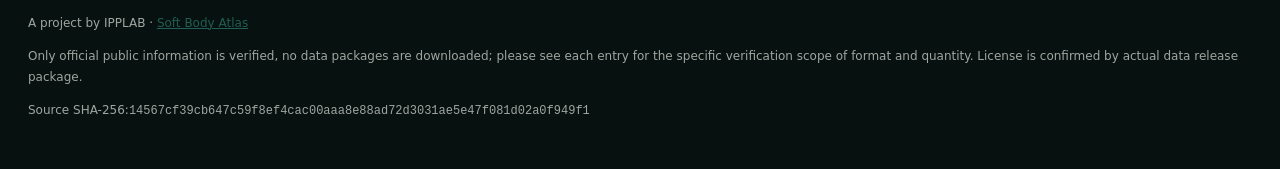
==== commit bbb6431d: "feat: translate website and dataset directory into English" ====
--- a/datasets/cloth-datasets.html
+++ b/datasets/cloth-datasets.html
@@ -1,6 +1,6 @@
 <!doctype html>
-<html lang="zh-CN"><head><meta charset="utf-8"><meta name="viewport" content="width=device-width,initial-scale=1">
-<meta name="source-sha256" content="14567cf39cb647c59f8ef4cac00aaa8e88ad72d3031ae5e47f081d02a0f949f1"><title>衣物与布料数据集目录</title>
+<html lang="en"><head><meta charset="utf-8"><meta name="viewport" content="width=device-width,initial-scale=1">
+<meta name="source-sha256" content="14567cf39cb647c59f8ef4cac00aaa8e88ad72d3031ae5e47f081d02a0f949f1"><title>Cloth Dataset Directory</title>
 <style>
 :root{--ink:#193b34;--muted:#64766e;--line:#d9e3db;--accent:#176b5a;--paper:#f5f6f0}*{box-sizing:border-box}body{margin:0;background:var(--paper);color:var(--ink);font:15px/1.75 system-ui,-apple-system,"Noto Sans CJK SC",sans-serif}a{color:var(--accent);overflow-wrap:anywhere}button,input,select,textarea{font:inherit;color:inherit}button,select{cursor:pointer}button,input,select,textarea{border:1px solid var(--line);border-radius:8px;background:white;padding:8px 11px}button:hover{border-color:var(--accent)}:focus-visible{outline:3px solid #dca468;outline-offset:2px}.wrap{max-width:1320px;margin:auto;padding:0 28px}header{padding:38px 0 22px;border-bottom:1px solid var(--line)}h1{font-size:clamp(28px,4vw,43px);line-height:1.3;margin:8px 0 16px}h2{font-size:23px;margin:22px 0 12px}h3{font-size:20px;line-height:1.5;margin:9px 0 14px}.eyebrow{color:var(--accent);font-size:12px;letter-spacing:2px;font-weight:700}.intro{color:var(--muted);max-width:950px}.stats,.tools,.tags,.cardlinks{display:flex;flex-wrap:wrap;gap:8px}.stats{gap:14px;margin:20px 0}.stat{padding:10px 18px;background:#e7eee4;border-radius:10px}.stat b{font-size:25px;margin-right:8px}.small{font-size:12px;color:var(--muted)}.tools{align-items:center}.tools a{font-size:13px;margin:0 5px}.filters{margin:22px 0;display:grid;grid-template-columns:2fr 1fr 1fr 1fr;gap:12px}.filters label{display:flex;flex-direction:column;gap:5px;color:var(--muted);font-size:12px}input,select{min-height:43px;width:100%}.grid{display:grid;grid-template-columns:repeat(2,minmax(0,1fr));gap:18px}.card{background:white;border:1px solid var(--line);border-radius:14px;padding:22px;min-width:0;scroll-margin-top:20px}.cardtop{display:flex;align-items:center;justify-content:space-between;gap:12px}.tag{font-size:12px;padding:3px 8px;background:#eaf3eb;border-radius:5px;overflow-wrap:anywhere}.formats{padding:12px;background:#f0f5ee;border-radius:8px;margin:15px 0}.formats strong{display:block;font-size:12px;margin-bottom:7px}dl{display:grid;grid-template-columns:72px minmax(0,1fr);gap:9px 12px;margin:0}dt{color:var(--muted);font-size:12px;padding-top:2px}dd{margin:0;font-size:14px;overflow-wrap:anywhere}.notice{font-size:13px;padding:10px 12px;background:#fff5e6;border-radius:8px;margin:14px 0}.cardlinks{margin-top:17px;align-items:center}.download{background:var(--accent);color:white;text-decoration:none;padding:7px 12px;border-radius:7px}.cardlinks a:not(.download){font-size:13px}details{border-top:1px solid var(--line);padding-top:12px;margin-top:15px}summary{cursor:pointer;font-size:13px;color:var(--accent)}textarea{display:block;width:100%;min-height:70px;margin-top:8px;resize:vertical}footer{border-top:1px solid var(--line);margin-top:30px;padding:22px 0 36px}.empty{background:white;border:1px dashed var(--line);padding:28px;border-radius:12px}.resultbar{display:flex;justify-content:space-between;gap:12px;align-items:center}.resultbar h2{margin:0}#status{min-height:22px}code{overflow-wrap:anywhere}section[hidden]{display:none}button[aria-pressed=true]{background:#dff0e3}.subset,.release{padding:10px 0;border-bottom:1px solid var(--line)}.subset code{display:block;font-size:12px;margin-top:5px}.subset p,.release p{margin:4px 0}.note-label{display:block;font-size:12px;color:var(--muted);margin-top:12px}@media(max-width:760px){.wrap{padding:0 16px}.filters{grid-template-columns:1fr 1fr}.grid{grid-template-columns:1fr}.card{padding:17px}.resultbar{align-items:flex-start;flex-direction:column}header{padding-top:25px}}@media print{.filters,.tools,.fav,.personal,#status{display:none}.grid{display:block}.card{break-inside:avoid;margin-bottom:15px}header{padding-top:0}}
 
@@ -10,22 +10,22 @@
 .project-nav{display:flex;justify-content:space-between;gap:20px;margin-bottom:45px;font-size:13px;font-weight:600}.project-nav a{text-decoration:none}.project-nav a:hover{text-decoration:underline}
 .card{border-radius:3px;background:#f8faf5}.download{background:#215e53}.stat{border-radius:3px;color:#07110f}footer{background:#07110f;color:#f2f6ef}footer .small{color:rgba(242,246,239,.65)}
 </style></head><body>
-<header><div class="wrap"><nav class="project-nav" aria-label="项目导航"><a href="../index.html">← Soft Body Atlas · 返回首页</a><a href="https://github.com/codeofwhite/awesome-deformable-embodied-ai">GitHub ↗</a></nav><div class="eyebrow">CLOTH DATASETS</div><h1>衣物与布料数据集目录</h1>
-<p class="intro">按 <strong>UMI、真机、人手、仿真</strong> 等采集形式找数据。<strong>混合数据集只要包含明确的衣物／布料任务，也收录在内。</strong> 每项列出任务子集、发布版本、格式与获取状态。</p>
+<header><div class="wrap"><nav class="project-nav" aria-label="Project navigation"><a href="../index.html">← Soft Body Atlas · Back to home</a><a href="https://github.com/codeofwhite/awesome-deformable-embodied-ai">GitHub ↗</a></nav><div class="eyebrow">CLOTH DATASETS</div><h1>Cloth Dataset Directory</h1>
+<p class="intro">according to <strong>UMI, real robot, human hand, simulation</strong> Wait for the collection form to find data.<strong>Mixed datasets are also included as long as they contain explicit clothing/cloth tasks.</strong> Each item lists the task subset, release version, format, and acquisition status.</p>
 <div id="stats" class="stats"></div>
-<p class="small">采集形式与文件格式分别记录。LeRobot 为数据组织规范，Parquet / MP4 为实际文件格式；ZIP / tar 仅表示压缩交付方式。未核实的内部格式明确标注。</p>
-<div class="tools"><button id="export">导出收藏与笔记</button><button id="import">导入笔记备份</button><input id="import-file" type="file" accept="application/json,.json" hidden><button id="print">打印 / 存 PDF</button><a href="https://github.com/codeofwhite/awesome-deformable-embodied-ai/blob/main/README.zh-CN.md">项目说明</a></div>
-<p class="small">收藏与笔记保存在当前浏览器，可导出备份。旧目录笔记保留在原存储键中；合并或移出条目的笔记仍随备份导出。</p><p id="status" class="small" role="status" aria-live="polite"></p>
+<p class="small">The collection form and file format are recorded separately. LeRobot is the data organization specification, Parquet/MP4 is the actual file format; ZIP/tar only represents the compressed delivery method. Unverified internal formats are clearly marked.</p>
+<div class="tools"><button id="export">Export collections and notes</button><button id="import">Import note backup</button><input id="import-file" type="file" accept="application/json,.json" hidden><button id="print">Print/Save PDF</button><a href="https://github.com/codeofwhite/awesome-deformable-embodied-ai/blob/main/README.zh-CN.md">Project Description</a></div>
+<p class="small">Collections and notes are saved in the current browser and can be exported for backup. Old catalog notes remain in the original storage key; notes from merged or moved entries are still exported with the backup.</p><p id="status" class="small" role="status" aria-live="polite"></p>
 </div></header>
-<main class="wrap"><div class="filters"><label>搜索数据集、任务或模态<input id="search" type="search" placeholder="如：折衣、RGB-D、关节、语言"></label><label>采集形式<select id="form"></select></label><label>文件格式 / 数据规范<select id="format"></select></label><label>数据用途<select id="section"><option value="">全部</option><option>操作数据</option><option>衣物形变实测</option></select></label><label>衣物覆盖<select id="coverage"></select></label><label>获取状态<select id="availability"></select></label></div>
-<div class="tools"><button id="reset">清空筛选</button><button id="favorites" aria-pressed="false">只看收藏</button></div>
-<div class="resultbar"><h2 id="count" aria-live="polite"></h2><p class="small">按数据家族计数，子集与格式版本不重复相加；获取状态不代表已验证轨迹。</p></div>
-<section id="operation"><h2>衣物操作数据</h2><div id="operation-results" class="grid"></div></section>
-<section id="physical"><h2>衣物形变实测</h2><p class="small">布料动态与仿真对照记录，单独列出，不计作完整折衣示范。</p><div id="physical-results" class="grid"></div></section><div id="empty" class="empty" hidden>没有匹配的数据集，请调整筛选条件。</div>
-<details id="attribution"><summary>数据版本与归属说明</summary></details>
-<noscript>此交互目录需要启用 JavaScript；数据内嵌在本页面中。</noscript></main>
-<footer><div class="wrap"><p id="stamp" class="small"></p><p class="small">A project by IPPLAB · <a href="../index.html">Soft Body Atlas</a></p><p class="small">仅核查官方公开资料，未下载数据包；格式和数量的具体核查范围见各条目。许可按实际数据发布包确认。</p><p class="small">资料源 SHA-256：<code>14567cf39cb647c59f8ef4cac00aaa8e88ad72d3031ae5e47f081d02a0f949f1</code></p></div></footer>
-<script id="catalog-data" type="application/json">{"schema_version":3,"title":"衣物与布料数据集目录","checked_at":"2026-10-21","scope":"只要混合数据集含明确衣物/布料任务即可收录；定位具体子集，区分采集形式、发布版本、文件格式与获取状态。仍不收工具、方法和环境条目。","review_status":"SELF_REVIEWED_PROVISIONAL","verification_scope":"官方网页、任务目录、数据卡与小型元数据核查；原始 info.json 与文件清单计数仅在对应条目声明，不表示已下载或验证轨迹。","resources":[{"id":"umi-cloth","name":"UMI · Bimanual Cloth Folding","collection_form":"UMI","section":"操作数据","tasks":"双手折衣","scale":"Zarr 249 条；原视频 372 条，249 条包含在其中，不能相加","observations":"腕部 RGB","actions":"双手末端位置、轴角旋转、夹爪宽度","formats":["Zarr","MP4"],"format_detail":"原始训练数据 .zarr.zip；原始视频另发 MP4 ZIP。字段说明来自 UMI 通用格式，未逐条读取折衣包。","download_url":"https://real.stanford.edu/umi/data/bimanual_cloth_folding/bimanual_cloth_folding.zarr.zip","access_notes":"视频另见来源中的 bimanual_cloth_folding_mp4s.zip。","license":"社区表标 MIT；具体发布包许可仍需确认","sources":[{"title":"官方数据与说明","url":"https://umi-data.github.io/"},{"title":"官方项目／数据／说明 2","url":"https://umi-gripper.github.io/"},{"title":"官方项目／数据／说明 3","url":"https://real.stanford.edu/umi/data/bimanual_cloth_folding/bimanual_cloth_folding.zarr.zip"},{"title":"官方项目／数据／说明 4","url":"https://real.stanford.edu/umi/data/bimanual_cloth_folding/bimanual_cloth_folding_mp4s.zip"}],"checked_at":"2026-10-21","verification":"官方说明已核查；未下载数据包","coverage":"衣物／布料专用","availability":"获取条件待核","subsets":[],"releases":[{"label":"当前发布入口","formats":["Zarr","MP4"],"url":"https://real.stanford.edu/umi/data/bimanual_cloth_folding/bimanual_cloth_folding.zarr.zip","provenance":"作者发布入口","coverage_note":"原始训练数据 .zarr.zip；原始视频另发 MP4 ZIP。字段说明来自 UMI 通用格式，未逐条读取折衣包。"}]},{"id":"fastumi-tshirt","name":"FastUMI-100K · 衣物任务","collection_form":"UMI","section":"操作数据","tasks":"Fold_the_T-shirt、Fold_the_Suit；另含 wash_clothes","scale":"全库 100K+ 轨迹、54 任务；本轮未重新核实衣物子集条数","observations":"单腕或双腕 RGB；20 FPS","actions":"单手 7D、双手 14D：位置、欧拉角、归一化夹爪；官方称相对末端表示","formats":["LeRobot v2.1","Parquet","MP4","JSON"],"format_detail":"官方统一为 LeRobot v2.1；分任务目录，结构化状态/动作、视频与元数据。","download_url":"https://huggingface.co/datasets/IPEC-COMMUNITY/FastUMI_100k_lerobot","access_notes":"按任务下载衣物子集；100K+ 是全库数量。原 T 恤与西装条目合并为同一数据集。","license":"Apache-2.0（作者数据卡）","sources":[{"title":"官方数据与说明","url":"https://huggingface.co/datasets/fastumi100k/fastumi100k/blob/main/README.md"},{"title":"官方项目／数据／说明 1","url":"https://huggingface.co/datasets/IPEC-COMMUNITY/FastUMI_100k_lerobot/raw/main/dual_arm/Fold_the_T-shirt/meta/info.json"}],"checked_at":"2026-10-21","verification":"官方说明已核查；未下载数据包","coverage":"混合库含衣物任务","availability":"获取条件待核","subsets":[],"releases":[{"label":"当前发布入口","formats":["LeRobot v2.1","Parquet","MP4","JSON"],"url":"https://huggingface.co/datasets/IPEC-COMMUNITY/FastUMI_100k_lerobot","provenance":"作者发布入口","coverage_note":"官方统一为 LeRobot v2.1；分任务目录，结构化状态/动作、视频与元数据。"}]},{"id":"primebot-umi","name":"PrimeBot · UMI / PrimeUMI","collection_form":"UMI","section":"操作数据","tasks":"折叠不同颜色衣物","scale":"发布批次为 5h、100h、100h；衣物有效数量未单独核实","observations":"左右腕 RGB、标定、IMU、动作分段标注","actions":"样例为 16D：每手 xyz、wxyz 四元数、夹爪角度；左右独立坐标系","formats":["LeRobot v3.0","LeRobot v2.1（样例）","Parquet","MP4","JSON/JSONL","CSV"],"format_detail":"总述写 v3.0，同时展示 umi_sample_data_v21 和逐 episode Parquet 目录；各批次须按自己的 README 和 info.json 确认版本。","download_url":"https://huggingface.co/datasets/challenge-2026/challenge_data","access_notes":"样例 action[t]=state[t+1]，末帧例外。不要把样例 5 条或版本说明推广为全库逐包核验。","license":"CC BY-SA 4.0（作者卡）","sources":[{"title":"官方数据与说明","url":"https://huggingface.co/datasets/challenge-2026/challenge_data/blob/main/README.md"},{"title":"官方项目／数据／说明 2","url":"https://bimanual-robot-learning.github.io/"}],"checked_at":"2026-10-21","verification":"官方说明已核查；未下载数据包","coverage":"混合库含衣物任务","availability":"获取条件待核","subsets":[],"releases":[{"label":"当前发布入口","formats":["LeRobot v3.0","LeRobot v2.1（样例）","Parquet","MP4","JSON/JSONL","CSV"],"url":"https://huggingface.co/datasets/challenge-2026/challenge_data","provenance":"作者发布入口","coverage_note":"总述写 v3.0，同时展示 umi_sample_data_v21 和逐 episode Parquet 目录；各批次须按自己的 README 和 info.json 确认版本。"}]},{"id":"kai0","name":"χ₀ / KAI0 · 衣物操作数据","collection_form":"真机","section":"操作数据","tasks":"FlattenFold 展平折叠；HangCloth 穿衣架与挂衣；TeeShirtSort 分类","scale":"官方表：20,909 episodes；base 15,997、DAgger 4,912；约 181h","observations":"多视角 RGB、机器人状态、任务元数据","actions":"包含机器人状态与动作；具体关节顺序和单位以各子集 info.json 为准","formats":["LeRobot v2.1","Parquet","MP4","JSON/JSONL"],"format_detail":"按任务及 base / dagger 分支组织；官方文档明确 v2.1。","download_url":"https://huggingface.co/datasets/OpenDriveLab-org/Kai0","access_notes":"数量来自官方表，未逐包复算。恢复片段和完整示范分开记录。","license":"CC BY-NC-SA 4.0（数据）","sources":[{"title":"官方数据与说明","url":"https://github.com/OpenDriveLab/kai0/blob/main/docs/dataset.md"},{"title":"官方项目／数据／说明 2","url":"https://github.com/OpenDriveLab/kai0"},{"title":"官方项目／数据／说明 3","url":"https://huggingface.co/datasets/OpenDriveLab-org/Kai0/raw/main/Task_A/base/meta/info.json"}],"checked_at":"2026-10-21","verification":"官方说明已核查；未下载数据包","coverage":"衣物／布料专用","availability":"获取条件待核","subsets":[],"releases":[{"label":"当前发布入口","formats":["LeRobot v2.1","Parquet","MP4","JSON/JSONL"],"url":"https://huggingface.co/datasets/OpenDriveLab-org/Kai0","provenance":"作者发布入口","coverage_note":"按任务及 base / dagger 分支组织；官方文档明确 v2.1。"}]},{"id":"flatnfold-robot","name":"Flat’n’Fold · 机器人与人类衣物示范","collection_form":"真机＋人手","section":"操作数据","tasks":"从揉皱衣物到展平、折叠；44 件衣物、8 类","scale":"机器人 887 条；人类 1,212 条；全库约 2TB","observations":"同步多视角 RGB-D；可由深度生成点云","actions":"机器人夹爪或人手位置与旋转；机器人原点为 Baxter 基座，人类原点为头戴设备","formats":["RGB-D 图像＋动作文件（编码待核）"],"format_detail":"已确认模态和动作坐标；本轮未核实包内图像后缀、动作文件编码，不能笼统填写 HDF5。","download_url":"https://researchdata.gla.ac.uk/1881/","access_notes":"大学存档页要求通过 request data 安排大文件访问；作者仓库另给 SharePoint 入口。人类和机器人合并展示。","license":"CC BY 4.0（大学存档页）","sources":[{"title":"官方数据与说明","url":"https://github.com/lipeng-zhuang521/flat-n-fold"},{"title":"官方项目／数据／说明 1","url":"https://github.com/lipeng-zhuang521/flat-n-fold/blob/main/README.md"},{"title":"官方项目／数据／说明 2","url":"https://researchdata.gla.ac.uk/1881/"}],"checked_at":"2026-10-21","verification":"官方说明已核查；未下载数据包","coverage":"衣物／布料专用","availability":"需申请访问","subsets":[],"releases":[{"label":"当前发布入口","formats":["RGB-D 图像＋动作文件（编码待核）"],"url":"https://researchdata.gla.ac.uk/1881/","provenance":"作者发布入口","coverage_note":"已确认模态和动作坐标；本轮未核实包内图像后缀、动作文件编码，不能笼统填写 HDF5。"}]},{"id":"openarm-fold","name":"OpenArms · high_quality_folding","collection_form":"真机","section":"操作数据","tasks":"双臂折衣","scale":"1,200 episodes；3,254,196 帧；30 FPS；约 90.2GB","observations":"左腕、右腕、基座 RGB；腕部 1280×720、基座 640×480","actions":"16D：右侧 7 关节＋夹爪，再左侧 7 关节＋夹爪","formats":["LeRobot v3.0","Parquet","MP4","JSON"],"format_detail":"卡片内 info.json 标为 v3.0、openarms_follower；视频为 MP4 容器，AV1 编码。","download_url":"https://huggingface.co/datasets/lerobot/high_quality_folding","access_notes":"","license":"Apache-2.0（数据卡）","sources":[{"title":"官方数据与说明","url":"https://huggingface.co/datasets/lerobot/high_quality_folding"},{"title":"官方项目／数据／说明 2","url":"https://lerobot-robot-folding.hf.space/"}],"checked_at":"2026-10-21","verification":"官方说明已核查；未下载数据包","coverage":"衣物／布料专用","availability":"获取条件待核","subsets":[],"releases":[{"label":"当前发布入口","formats":["LeRobot v3.0","Parquet","MP4","JSON"],"url":"https://huggingface.co/datasets/lerobot/high_quality_folding","provenance":"作者发布入口","coverage_note":"卡片内 info.json 标为 v3.0、openarms_follower；视频为 MP4 容器，AV1 编码。"}]},{"id":"primebot-real","name":"PrimeBot · 真机衣物操作数据","collection_form":"真机","section":"操作数据","tasks":"洗衣机取放、衣物展开折叠、折后收纳；fold_cloth_batch2_train 为折衣专用批次","scale":"全真机库 500+h；衣物专用条数待核","observations":"头部、左右腕 RGB；1280×720、30 FPS；语言分段","actions":"原始 state/action 各 89D，包含关节、速度、力矩、末端及底盘；控制子集另有定义","formats":["LeRobot v2.1","Parquet","MP4","JSON/JSONL"],"format_detail":"官方说明为 LeRobot v2.1；真机数据与 UMI 分支的动作和版本分别记录。","download_url":"https://huggingface.co/datasets/challenge-2026/challenge_data","access_notes":"验证集 observation.state 加噪且 action 全置零；不能作为带真实动作标签的训练集。","license":"CC BY-SA 4.0（作者卡）","sources":[{"title":"官方数据与说明","url":"https://huggingface.co/datasets/challenge-2026/challenge_data/blob/main/README.md"}],"checked_at":"2026-10-21","verification":"官方说明已核查；未下载数据包","coverage":"混合库含衣物任务","availability":"获取条件待核","subsets":[],"releases":[{"label":"当前发布入口","formats":["LeRobot v2.1","Parquet","MP4","JSON/JSONL"],"url":"https://huggingface.co/datasets/challenge-2026/challenge_data","provenance":"作者发布入口","coverage_note":"官方说明为 LeRobot v2.1；真机数据与 UMI 分支的动作和版本分别记录。"}]},{"id":"dexwild-robot","name":"DexWild · Clothes Folding（人类 / 机器人）","collection_form":"真机＋人手","section":"操作数据","tasks":"灵巧手衣物折叠","scale":"项目页列：人类 1,124 条、机器人 290 条；未按发布文件复算","observations":"掌部相机图像、手腕和手部状态","actions":"手腕运动与灵巧手关节表示；不是二指夹爪动作","formats":["tar.gz 分卷（内部格式待核）"],"format_detail":"衣物分支分别发布 human 与 robot 压缩分卷；压缩包只是交付形式，内部 schema 未读取。","download_url":"https://huggingface.co/datasets/boardd/dexwild-dataset/tree/main/clothes_folding_data","access_notes":"项目计数与实际发布条数尚未逐条对应；以下载包清单为准。原人类和机器人条目合并。","license":"数据仓库标 MIT；具体包内许可未逐文件核实","sources":[{"title":"官方数据与说明","url":"https://dexwild.github.io/"},{"title":"官方项目／数据／说明 2","url":"https://huggingface.co/datasets/boardd/dexwild-dataset/tree/main/clothes_folding_data/robot"}],"checked_at":"2026-10-21","verification":"官方说明已核查；未下载数据包","coverage":"混合库含衣物任务","availability":"获取条件待核","subsets":[],"releases":[{"label":"当前发布入口","formats":["tar.gz 分卷（内部格式待核）"],"url":"https://huggingface.co/datasets/boardd/dexwild-dataset/tree/main/clothes_folding_data","provenance":"作者发布入口","coverage_note":"衣物分支分别发布 human 与 robot 压缩分卷；压缩包只是交付形式，内部 schema 未读取。"}]},{"id":"idlab","name":"IDLab Cloth Folding Dataset","collection_form":"人手","section":"操作数据","tasks":"不同地点、不同人员折叠衣物和纺织品","scale":"1,000 个折叠样本；8.5h","observations":"匿名化 RGB、深度帧、骨架关键点轨迹、物体标签","actions":"人体骨架轨迹；无机器人控制标签","formats":["RGB-D＋骨架文件（编码待核）"],"format_detail":"已核实模态；具体容器和文件编码尚未核实。","download_url":"https://adverley.github.io/folding-demonstrations/","access_notes":"","license":"本轮未核实数据许可","sources":[{"title":"官方数据与说明","url":"https://idlab.ugent.be/resources/cloth-folding-dataset"}],"checked_at":"2026-10-21","verification":"官方说明已核查；未下载数据包","coverage":"衣物／布料专用","availability":"获取条件待核","subsets":[],"releases":[{"label":"当前发布入口","formats":["RGB-D＋骨架文件（编码待核）"],"url":"https://adverley.github.io/folding-demonstrations/","provenance":"作者发布入口","coverage_note":"已核实模态；具体容器和文件编码尚未核实。"}]},{"id":"vr-folding","name":"VR-Folding · 虚拟双手折衣数据","collection_form":"仿真","section":"操作数据","tasks":"Unity VR-Garment 中的衣物折叠","scale":"全库条数本轮未核实","observations":"手部姿态、衣物网格/仿真状态、抓取顶点等","actions":"双手位置与旋转、左右抓取顶点身份","formats":["Zarr","分卷 ZIP"],"format_detail":"数据卡给出逐帧 Zarr 树；分卷 ZIP 合并后解压。卡片下载示例仓库名与本仓库不同，须核实际文件树。","download_url":"https://huggingface.co/datasets/robotflow/vr-folding","access_notes":"与 BiFold 双手数据存在源数据重合，不能相加作为独立采集量。","license":"MIT（数据卡）","sources":[{"title":"官方数据与说明","url":"https://huggingface.co/datasets/robotflow/vr-folding"},{"title":"官方项目／数据／说明 2","url":"https://huggingface.co/datasets/robotflow/vr-folding/tree/main/data/data_examples"}],"checked_at":"2026-10-21","verification":"官方说明已核查；未下载数据包","coverage":"衣物／布料专用","availability":"获取条件待核","subsets":[],"releases":[{"label":"当前发布入口","formats":["Zarr","分卷 ZIP"],"url":"https://huggingface.co/datasets/robotflow/vr-folding","provenance":"作者发布入口","coverage_note":"数据卡给出逐帧 Zarr 树；分卷 ZIP 合并后解压。卡片下载示例仓库名与本仓库不同，须核实际文件树。"}]},{"id":"bifold","name":"BiFold · 语言与折叠动作数据","collection_form":"仿真＋真实图像","section":"操作数据","tasks":"单手/双手折叠、语言动作对齐；含真实图像分支","scale":"分支规模本轮未核实；双手分支依赖 VR-Folding","observations":"带衣物纹理的渲染、真实图像、语言标注","actions":"解析后的折叠动作；真实图像分支不视为连续机器人轨迹","formats":["PKL","Zarr（依赖）","PNG"],"format_detail":"官方说明单手数据生成 PKL；双手需另外下载 VR-Folding Zarr；真实数据处理使用 RGB 图像。","download_url":"https://zenodo.org/records/14851100","access_notes":"Zenodo 数据入口由作者仓库提供，本轮未读取其完整包清单。","license":"数据许可本轮未核实；仓库代码 MIT 不代替数据许可","sources":[{"title":"官方数据与说明","url":"https://github.com/Barbany/bifold"},{"title":"官方项目／数据／说明 2","url":"https://zenodo.org/records/14851100"}],"checked_at":"2026-10-21","verification":"官方说明已核查；未下载数据包","coverage":"衣物／布料专用","availability":"获取条件待核","subsets":[],"releases":[{"label":"当前发布入口","formats":["PKL","Zarr（依赖）","PNG"],"url":"https://zenodo.org/records/14851100","provenance":"作者发布入口","coverage_note":"官方说明单手数据生成 PKL；双手需另外下载 VR-Folding Zarr；真实数据处理使用 RGB 图像。"}]},{"id":"foldnetxx","name":"FoldNet++ / FoldNetXX · 合成衣物数据","collection_form":"仿真","section":"操作数据","tasks":"机器人 T 恤折叠与展开","scale":"规模本轮未重新核实；不沿用旧目录未经复算的约 120K 数字","observations":"合成衣物观测；具体字段待读取样本","actions":"机器人动作标签；各分支字段待核","formats":["tar 分片（内部格式待核）"],"format_detail":"官方仓库明确下载 tar shards 并解包；未核实内部存储容器，不推测为 LeRobot。","download_url":"https://huggingface.co/datasets/GalaxyGeneralRobotics/FoldNetXX","access_notes":"","license":"本轮未重新核实数据许可","sources":[{"title":"官方数据与说明","url":"https://github.com/GalaxyGeneralRobotics/FoldNetXX"},{"title":"官方项目／数据／说明 1","url":"https://huggingface.co/datasets/GalaxyGeneralRobotics/FoldNetXX"},{"title":"官方项目／数据／说明 3","url":"https://pku-epic.github.io/FoldNetXX/"}],"checked_at":"2026-10-21","verification":"官方说明已核查；未下载数据包","coverage":"衣物／布料专用","availability":"获取条件待核","subsets":[],"releases":[{"label":"当前发布入口","formats":["tar 分片（内部格式待核）"],"url":"https://huggingface.co/datasets/GalaxyGeneralRobotics/FoldNetXX","provenance":"作者发布入口","coverage_note":"官方仓库明确下载 tar shards 并解包；未核实内部存储容器，不推测为 LeRobot。"}]},{"id":"rgbench","name":"RGBench · 衣物形变实测数据","collection_form":"真机实测","section":"衣物形变实测","tasks":"fling、fold、grasp；9 件衣物","scale":"98 次采集；约 6.7GB","observations":"分割后的衣物点云、相机标定、对应衣物网格","actions":"双臂关节与末端轨迹 CSV","formats":["PCD","CSV","JSON","OBJ / USDA"],"format_detail":"每次采集含 calibration JSON、左右关节/末端 CSV、逐帧 PCD；另有多分辨率网格。","download_url":"https://huggingface.co/datasets/RGBench/RGBench-Cloth-Sim2Real-v1","access_notes":"用于衣物动力学与仿真对照；不与完整折衣示范统计混计。","license":"CC BY 4.0（作者仓库）","sources":[{"title":"官方数据与说明","url":"https://github.com/hwk0809/RGBench/blob/main/docs/DATASET.md"}],"checked_at":"2026-10-21","verification":"官方说明已核查；未下载数据包","coverage":"衣物／布料专用","availability":"获取条件待核","subsets":[],"releases":[{"label":"当前发布入口","formats":["PCD","CSV","JSON","OBJ / USDA"],"url":"https://huggingface.co/datasets/RGBench/RGBench-Cloth-Sim2Real-v1","provenance":"作者发布入口","coverage_note":"每次采集含 calibration JSON、左右关节/末端 CSV、逐帧 PCD；另有多分辨率网格。"}]},{"id":"tracking-cloth-deformation","name":"Tracking Cloth Deformation · 动捕布料数据","collection_form":"动捕实测","section":"衣物形变实测","tasks":"抖动、扭转、摩擦碰撞、击打与自碰撞","scale":"120 段记录；棉、牛仔、羊毛、聚酯四种材料、两种尺寸","observations":"布面关键点的动态三维轨迹","actions":"布料动捕记录；不是机器人策略动作标签","formats":["ZIP（内部轨迹格式待核）"],"format_detail":"作者页提供 ZIP 与 Zenodo 入口；内部轨迹文件格式尚未核实。","download_url":"https://fcoltraro.github.io/projects/dataset/","access_notes":"用于形变和材料动力学研究；不与折衣示范统计混计。","license":"本轮未核实数据许可","sources":[{"title":"官方数据与说明","url":"https://fcoltraro.github.io/projects/dataset/"}],"checked_at":"2026-10-21","verification":"官方说明已核查；未下载数据包","coverage":"衣物／布料专用","availability":"获取条件待核","subsets":[],"releases":[{"label":"当前发布入口","formats":["ZIP（内部轨迹格式待核）"],"url":"https://fcoltraro.github.io/projects/dataset/","provenance":"作者发布入口","coverage_note":"作者页提供 ZIP 与 Zenodo 入口；内部轨迹文件格式尚未核实。"}]},{"id":"droid","name":"DROID · 衣物任务","collection_form":"真机","section":"操作数据","tasks":"衬衫折叠与展开、毛巾折叠、挂布、衣物搬移、布料擦拭","scale":"官方初始全库约 76K 轨迹；衣物总量未统计。官方 1,000 条预览中有 94 条衣物关键词命中，仅代表预览筛选。","observations":"腕部与两路外部相机、机器人状态、语言指令；原始版含高分辨率/双目记录","actions":"Franka 单臂关节、末端、夹爪等；RLDS 和原始版动作定义分别看发布说明","formats":["RLDS / TFRecord","HDF5","MP4","JSON","LeRobot v3.0","Parquet"],"format_detail":"原始版为轨迹文件与视频，训练版为 RLDS；LeRobot 转换版另发。不同发布版的样本数、视频分辨率与覆盖不默认相同。","download_url":"https://droid-dataset.github.io/visualizer/","access_notes":"94 是关键词检索结果，未逐条观看验证。衣物可能被标为 Other，不能只筛 Cloth 对象类别。","license":"按具体原始版和转换版的发布许可确认","sources":[{"title":"官方数据格式","url":"https://github.com/droid-dataset/droid/blob/main/docs/the-droid-dataset.md"},{"title":"官方预览索引","url":"https://droid-dataset.github.io/visualizer/"}],"checked_at":"2026-10-21","verification":"官方资料与公开文件目录已核；未下载轨迹","coverage":"混合库含衣物任务","availability":"公开发布","subsets":[{"name":"折蓝衬衫","path":"36906660/2023-08-23/Wed_Aug_23_21:50:45_2023","url":"https://droid-dataset.github.io/visualizer/","note":"官方预览指令 Fold the blue shirt；用 recording_folderpath / 语言标注关联原始数据"},{"name":"展开蓝衬衫","path":"36906660/2023-08-23/Wed_Aug_23_21:53:58_2023","url":"https://droid-dataset.github.io/visualizer/","note":""},{"name":"毛巾对角折叠两次","path":"36906660/2023-07-19/Wed_Jul_19_16:45:44_2023","url":"https://droid-dataset.github.io/visualizer/","note":""}],"releases":[{"label":"官方 RLDS 训练版","formats":["RLDS / TFRecord"],"url":"https://github.com/droid-dataset/droid/blob/main/docs/the-droid-dataset.md","provenance":"作者发布","coverage_note":"下载位置 gs://gresearch/robotics/droid；语言标注版本需区分"},{"label":"官方原始版","formats":["HDF5","MP4","JSON"],"url":"https://github.com/droid-dataset/droid/blob/main/docs/the-droid-dataset.md","provenance":"作者发布","coverage_note":"下载位置 gs://gresearch/robotics/droid_raw"},{"label":"LeRobot 转换版","formats":["LeRobot v3.0","Parquet","MP4"],"url":"https://huggingface.co/datasets/lerobot/droid_1.0.1","provenance":"LeRobot 团队转换发布","coverage_note":"卡片列 95,658 episodes、15 FPS，属于该发布版全库数量，不是衣物数，也不与 76K 相加"}]},{"id":"bridge","name":"BridgeData V2 · 折布与布料任务","collection_form":"真机","section":"操作数据","tasks":"折布、布料搬移；混合库中的布料任务","scale":"官方页面全库 53,896 轨迹、13 技能；布料条数未单独核实","observations":"多相机 RGB、机器人状态、自然语言指令；原始发布内容以文件为准","actions":"WidowX 250 单臂操作轨迹；原始与 RLDS 动作定义分别核准","formats":["JPEG","PNG","PKL","RLDS / TFRecord"],"format_detail":"官方仓库明确原始数据为 JPEG/PNG/PKL，另提供 256×256 的 RLDS/TFDS 发布版。","download_url":"https://bridgedata-v2.github.io/","access_notes":"下载后按语言任务筛衣物，不把全库条数当成折衣条数。","license":"数据许可待核","sources":[{"title":"官方任务范围","url":"https://bridgedata-v2.github.io/"},{"title":"官方格式说明","url":"https://github.com/rail-berkeley/bridge_data_v2#data"}],"checked_at":"2026-10-21","verification":"官方资料与公开文件目录已核；未下载轨迹","coverage":"混合库含衣物任务","availability":"公开发布","subsets":[{"name":"折布","path":"语言标注：fold / cloth","url":"https://rail.eecs.berkeley.edu/datasets/bridge_release/data/","note":"官方 skills 列 folding cloths；具体 episode ID 本轮未提取"}],"releases":[{"label":"官方原始数据","formats":["JPEG","PNG","PKL"],"url":"https://rail.eecs.berkeley.edu/datasets/bridge_release/data/","provenance":"作者发布","coverage_note":""},{"label":"官方 TFDS/RLDS 版","formats":["RLDS / TFRecord"],"url":"https://rail.eecs.berkeley.edu/datasets/bridge_release/data/","provenance":"作者发布","coverage_note":"tfds 目录；原始图像与处理版分辨率不同"}]},{"id":"abc130k","name":"ABC-130K · 衣物任务","collection_form":"真机","section":"操作数据","tasks":"长袖/T恤/短裤/裙子/长裤/毛巾折叠堆放；挂衣、夹袜、卷衣、洗衣袋","scale":"当前数据卡全库 130,703 episodes；衣物总量未单独统计","observations":"顶部及双腕视频、双臂状态、标定；部分 episode 含子任务标注","actions":"YAM 双臂关节、末端 4×4 位姿、夹爪；独立流时间戳，不假定按帧索引对齐","formats":["MCAP"],"format_detail":"每条 episode.mcap 包含机器人与视频流；已标注的 episode 另有 annotation.mcap。视频流编码为 H.264/H.265，MCAP 是原始容器。","download_url":"https://huggingface.co/datasets/XDOF/ABC-130k","access_notes":"文件清单可公开浏览，未接受访问条件时数据文件读取返回 401。卡片提到 meta/tasks.json，但本轮实际 meta 目录只见 train/val_report.txt，不能将未见文件当现成索引。","license":"Apache-2.0（数据卡）","sources":[{"title":"官方数据卡","url":"https://huggingface.co/datasets/XDOF/ABC-130k"},{"title":"官方衣物任务目录","url":"https://huggingface.co/datasets/XDOF/ABC-130k/tree/main/data/train/fold_and_stack_the_t_shirts"}],"checked_at":"2026-10-21","verification":"官方资料与公开文件目录已核；未下载轨迹","coverage":"混合库含衣物任务","availability":"需接受条款","subsets":[{"name":"fold_and_stack_the_long_sleeve_shirts","path":"data/train/fold_and_stack_the_long_sleeve_shirts","url":"https://huggingface.co/datasets/XDOF/ABC-130k/tree/main/data/train/fold_and_stack_the_long_sleeve_shirts","note":"官方目录已定位；仅列部分衣物任务"},{"name":"fold_and_stack_the_t_shirts","path":"data/train/fold_and_stack_the_t_shirts","url":"https://huggingface.co/datasets/XDOF/ABC-130k/tree/main/data/train/fold_and_stack_the_t_shirts","note":"官方目录已定位；仅列部分衣物任务"},{"name":"fold_and_stack_the_shorts","path":"data/train/fold_and_stack_the_shorts","url":"https://huggingface.co/datasets/XDOF/ABC-130k/tree/main/data/train/fold_and_stack_the_shorts","note":"官方目录已定位；仅列部分衣物任务"},{"name":"fold_and_stack_the_skirts","path":"data/train/fold_and_stack_the_skirts","url":"https://huggingface.co/datasets/XDOF/ABC-130k/tree/main/data/train/fold_and_stack_the_skirts","note":"官方目录已定位；仅列部分衣物任务"},{"name":"fold_and_stack_the_trousers","path":"data/train/fold_and_stack_the_trousers","url":"https://huggingface.co/datasets/XDOF/ABC-130k/tree/main/data/train/fold_and_stack_the_trousers","note":"官方目录已定位；仅列部分衣物任务"},{"name":"fold_and_stack_the_towels","path":"data/train/fold_and_stack_the_towels","url":"https://huggingface.co/datasets/XDOF/ABC-130k/tree/main/data/train/fold_and_stack_the_towels","note":"官方目录已定位；仅列部分衣物任务"},{"name":"fold_and_stack_the_mixed_laundry_pile","path":"data/train/fold_and_stack_the_mixed_laundry_pile","url":"https://huggingface.co/datasets/XDOF/ABC-130k/tree/main/data/train/fold_and_stack_the_mixed_laundry_pile","note":"官方目录已定位；仅列部分衣物任务"},{"name":"fold_the_inside_out_t_shirt","path":"data/train/fold_the_inside_out_t_shirt","url":"https://huggingface.co/datasets/XDOF/ABC-130k/tree/main/data/train/fold_the_inside_out_t_shirt","note":"官方目录已定位；仅列部分衣物任务"},{"name":"place_the_shirt_on_the_hanger","path":"data/train/place_the_shirt_on_the_hanger","url":"https://huggingface.co/datasets/XDOF/ABC-130k/tree/main/data/train/place_the_shirt_on_the_hanger","note":"官方目录已定位；仅列部分衣物任务"},{"name":"clip_the_socks_to_the_hanger","path":"data/train/clip_the_socks_to_the_hanger","url":"https://huggingface.co/datasets/XDOF/ABC-130k/tree/main/data/train/clip_the_socks_to_the_hanger","note":"官方目录已定位；仅列部分衣物任务"},{"name":"place_the_bra_in_the_laundry_bag_and_zip_it_closed","path":"data/train/place_the_bra_in_the_laundry_bag_and_zip_it_closed","url":"https://huggingface.co/datasets/XDOF/ABC-130k/tree/main/data/train/place_the_bra_in_the_laundry_bag_and_zip_it_closed","note":"官方目录已定位；仅列部分衣物任务"},{"name":"roll_the_towels","path":"data/train/roll_the_towels","url":"https://huggingface.co/datasets/XDOF/ABC-130k/tree/main/data/train/roll_the_towels","note":"官方目录已定位；仅列部分衣物任务"}],"releases":[{"label":"官方原始 MCAP","formats":["MCAP"],"url":"https://huggingface.co/datasets/XDOF/ABC-130k","provenance":"作者发布","coverage_note":"按 train/val 与任务目录选取；未核实其他转换版的衣物覆盖"}]},{"id":"galaxea","name":"Galaxea Open-World · 衣物任务","collection_form":"真机","section":"操作数据","tasks":"折衣、挂衣、熨衣、洗衣机取衣、入篮、毛巾收纳","scale":"全库 500+h；当前 lerobot 目录 227 个任务级归档；衣物 episodes 未复算","observations":"头部双目与左右腕 RGB、机器人状态、中英子任务标注","actions":"R1-Lite 双臂关节/夹爪及躯干、底盘动作","formats":["LeRobot v2.1","Parquet","MP4","JSON/JSONL","tar.gz"],"format_detail":"当前数据卡明确 LeRobot v2.1；每任务一个 tar.gz，内部含 Parquet、MP4 与 meta；视频卡片说明 AV1、15 FPS。","download_url":"https://huggingface.co/datasets/OpenGalaxea/Galaxea-Open-World-Dataset","access_notes":"先选衣物任务包；500+h 是整库时长。","license":"CC BY-NC-SA 4.0（数据卡及社区访问条款）","sources":[{"title":"官方数据卡","url":"https://huggingface.co/datasets/OpenGalaxea/Galaxea-Open-World-Dataset"},{"title":"任务压缩包目录","url":"https://huggingface.co/datasets/OpenGalaxea/Galaxea-Open-World-Dataset/tree/main/lerobot"}],"checked_at":"2026-10-21","verification":"官方资料与公开文件目录已核；未下载轨迹","coverage":"混合库含衣物任务","availability":"需接受条款","subsets":[{"name":"Fold_Clothes20250617_001","path":"lerobot/Fold_Clothes20250617_001.tar.gz","url":"https://huggingface.co/datasets/OpenGalaxea/Galaxea-Open-World-Dataset/blob/main/lerobot/Fold_Clothes20250617_001.tar.gz","note":""},{"name":"Fold_Clothes_20250807_011","path":"lerobot/Fold_Clothes_20250807_011.tar.gz","url":"https://huggingface.co/datasets/OpenGalaxea/Galaxea-Open-World-Dataset/blob/main/lerobot/Fold_Clothes_20250807_011.tar.gz","note":""},{"name":"Hang_Clothes20250625_002","path":"lerobot/Hang_Clothes20250625_002.tar.gz","url":"https://huggingface.co/datasets/OpenGalaxea/Galaxea-Open-World-Dataset/blob/main/lerobot/Hang_Clothes20250625_002.tar.gz","note":""},{"name":"Iron_The_Clothes_20250728_010","path":"lerobot/Iron_The_Clothes_20250728_010.tar.gz","url":"https://huggingface.co/datasets/OpenGalaxea/Galaxea-Open-World-Dataset/blob/main/lerobot/Iron_The_Clothes_20250728_010.tar.gz","note":""},{"name":"Place_The_Dress_Shirt_On_The_Hanger20250619_001","path":"lerobot/Place_The_Dress_Shirt_On_The_Hanger20250619_001.tar.gz","url":"https://huggingface.co/datasets/OpenGalaxea/Galaxea-Open-World-Dataset/blob/main/lerobot/Place_The_Dress_Shirt_On_The_Hanger20250619_001.tar.gz","note":""},{"name":"Take_Out_The_Laundry_From_The_Washing_Machine20250618_001","path":"lerobot/Take_Out_The_Laundry_From_The_Washing_Machine20250618_001.tar.gz","url":"https://huggingface.co/datasets/OpenGalaxea/Galaxea-Open-World-Dataset/blob/main/lerobot/Take_Out_The_Laundry_From_The_Washing_Machine20250618_001.tar.gz","note":""},{"name":"Storage_Towels_20250715_006","path":"lerobot/Storage_Towels_20250715_006.tar.gz","url":"https://huggingface.co/datasets/OpenGalaxea/Galaxea-Open-World-Dataset/blob/main/lerobot/Storage_Towels_20250715_006.tar.gz","note":""},{"name":"Clothes_Into_The_Basket_20250728_010","path":"lerobot/Clothes_Into_The_Basket_20250728_010.tar.gz","url":"https://huggingface.co/datasets/OpenGalaxea/Galaxea-Open-World-Dataset/blob/main/lerobot/Clothes_Into_The_Basket_20250728_010.tar.gz","note":""}],"releases":[{"label":"官方任务级 LeRobot 版","formats":["LeRobot v2.1","Parquet","MP4","JSON/JSONL"],"url":"https://huggingface.co/datasets/OpenGalaxea/Galaxea-Open-World-Dataset/tree/main/lerobot","provenance":"作者发布","coverage_note":"当前文件树和卡片已核；仓库早期说明另提 RLDS，未将其计作已定位的当前下载版"}]},{"id":"robocoin","name":"RoboCOIN · 多本体衣物子集","collection_form":"真机","section":"操作数据","tasks":"T恤/裤子/毛巾折叠、铺毛巾、挂衣、洗衣机取衣","scale":"已读 info.json：折T恤100、铺毛巾962、折紫毛巾175、挂衣50；不汇总为去重后的总量","observations":"多视角 RGB、机器人状态、细粒度子任务与动作相关标注","actions":"各本体不同；紫毛巾子集 state/action 26D，含双臂关节、末端欧拉位姿、夹爪","formats":["LeRobot v2.1","Parquet","MP4","JSON/JSONL"],"format_detail":"衣物任务多以独立数据仓库发布；本轮实际读取四个衣物子集的原始 info.json，不将单个动作定义推广到全部本体。","download_url":"https://huggingface.co/RoboCOIN","access_notes":"部分子集可读，折裤子等需要接受访问条款。本轮清单中的 tablecloth 背景关键词命中不当作衣物操作任务收录。","license":"Apache-2.0（已核子集数据卡）；逐仓库确认","sources":[{"title":"折T恤原始元数据","url":"https://huggingface.co/datasets/RoboCOIN/Agilex_Cobot_Magic_fold_T_shirts/blob/main/meta/info.json"},{"title":"折紫毛巾原始元数据","url":"https://huggingface.co/datasets/RoboCOIN/Agilex_Cobot_Magic_fold_towel_purple/blob/main/meta/info.json"},{"title":"挂衣数据卡","url":"https://huggingface.co/datasets/RoboCOIN/Realman_RMC_AIDA_L_hang_clothes"}],"checked_at":"2026-10-21","verification":"四个衣物子集原始 info.json 已读取；其他子集核查卡片/目录；未下载轨迹","coverage":"混合库含衣物任务","availability":"部分子集受限","subsets":[{"name":"折 T 恤","path":"RoboCOIN/Agilex_Cobot_Magic_fold_T_shirts","url":"https://huggingface.co/datasets/RoboCOIN/Agilex_Cobot_Magic_fold_T_shirts","note":"前四项计数来自原始 info.json；托盘项计数来自数据卡","episodes":100},{"name":"铺平毛巾","path":"RoboCOIN/Agilex_Cobot_Magic_place_towel_flat","url":"https://huggingface.co/datasets/RoboCOIN/Agilex_Cobot_Magic_place_towel_flat","note":"前四项计数来自原始 info.json；托盘项计数来自数据卡","episodes":962},{"name":"折紫色毛巾","path":"RoboCOIN/Agilex_Cobot_Magic_fold_towel_purple","url":"https://huggingface.co/datasets/RoboCOIN/Agilex_Cobot_Magic_fold_towel_purple","note":"前四项计数来自原始 info.json；托盘项计数来自数据卡","episodes":175},{"name":"挂衣","path":"RoboCOIN/Realman_RMC_AIDA_L_hang_clothes","url":"https://huggingface.co/datasets/RoboCOIN/Realman_RMC_AIDA_L_hang_clothes","note":"前四项计数来自原始 info.json；托盘项计数来自数据卡","episodes":50},{"name":"折裤子","path":"RoboCOIN/Agilex_Cobot_Magic_fold_the_pants","url":"https://huggingface.co/datasets/RoboCOIN/Agilex_Cobot_Magic_fold_the_pants","note":"任务目录已定位，规模未核"},{"name":"折后放托盘","path":"RoboCOIN/Agilex_Cobot_Magic_fold_towel_blue_tray","url":"https://huggingface.co/datasets/RoboCOIN/Agilex_Cobot_Magic_fold_towel_blue_tray","note":"前四项计数来自原始 info.json；托盘项计数来自数据卡","episodes":50},{"name":"洗衣机取衣","path":"RoboCOIN/R1_Lite_take_clothes_out_of_the_washing_machine","url":"https://huggingface.co/datasets/RoboCOIN/R1_Lite_take_clothes_out_of_the_washing_machine","note":"任务目录已定位，规模未核"}],"releases":[{"label":"RoboCOIN 扩展 LeRobot 版","formats":["LeRobot v2.1","Parquet","MP4","JSON/JSONL"],"url":"https://huggingface.co/datasets/RoboCOIN/Agilex_Cobot_Magic_fold_T_shirts","provenance":"作者发布","coverage_note":"各衣物子集独立入口；不重复计为多个大规模数据家族"}]},{"id":"rh20t","name":"RH20T · 持布擦拭任务","collection_form":"真机＋人手","section":"操作数据","tasks":"task_0101：用抹布擦桌子；属于布料使用任务","scale":"衣物/布料子集条数未核实，不使用全库数量替代","observations":"多视角 RGB-D、机器人关节/末端、夹爪、力、音频；部分配置含触觉","actions":"多本体机器人轨迹及配对人类示范；按配置说明解析","formats":["tar.gz（内部文件按版本）"],"format_detail":"RGB、深度、LowDim、标定按配置发布；本轮确认任务表与发布入口，未读取包内编码，不猜填 HDF5。","download_url":"https://rh20t.github.io/","access_notes":"擦拭属于持布工具操作，不等于衣物折叠数据。","license":"数据许可待核","sources":[{"title":"官方任务描述 JSON","url":"https://rh20t.github.io/static/task_description.json"},{"title":"官方数据页","url":"https://rh20t.github.io/"}],"checked_at":"2026-10-21","verification":"官方资料与公开文件目录已核；未下载轨迹","coverage":"混合库含衣物任务","availability":"获取条件待核","subsets":[{"name":"用抹布擦桌子","path":"task_0101","url":"https://rh20t.github.io/static/task_description.json","note":"按任务描述键筛选各机器人配置数据"}],"releases":[{"label":"官方多模态发布包","formats":["tar.gz（内部文件按版本）"],"url":"https://rh20t.github.io/","provenance":"作者发布","coverage_note":"640×360 与 320×180 等发布版本；有损/无损深度差异见官方说明"}]},{"id":"robomind2","name":"RoboMIND 2.0 · 衣物任务","collection_form":"真机＋仿真","section":"操作数据","tasks":"双臂折衣；双臂传递并挂毛巾；持布擦台面","scale":"全库 310K+ 真机轨迹及另发仿真轨迹；衣物条数未核实","observations":"多相机 RGB/深度、语言、关节/末端、部分任务力和触觉；不同分支覆盖不同","actions":"异构双臂与移动机器人动作，具体衣物分支 schema 待核","formats":["HDF5"],"format_detail":"ModelScope 数据说明给出统一 HDF5；论文确认衣物任务，但本轮未定位其压缩包/episode 路径。","download_url":"https://www.modelscope.cn/datasets/X-Humanoid/RoboMIND2.0","access_notes":"旧版 RoboMIND 1.x 的已查双 FR3 目录未找到衣物任务，故本条限定为 2.0。","license":"数据许可待核","sources":[{"title":"官方数据说明","url":"https://www.modelscope.cn/datasets/X-Humanoid/RoboMIND2.0"},{"title":"作者论文任务细节","url":"https://arxiv.org/html/2512.24653v1"},{"title":"作者项目页","url":"https://log2r.github.io/RoboMIND2.0/"}],"checked_at":"2026-10-21","verification":"论文与数据说明已核；衣物分支文件定位尚未完成","coverage":"混合库含衣物任务","availability":"文件定位待补","subsets":[{"name":"Franka 双臂传递并挂毛巾","path":"文件路径待核","url":"https://arxiv.org/html/2512.24653v1","note":"论文附录任务说明"},{"name":"UR5 双臂折衣","path":"文件路径待核","url":"https://arxiv.org/html/2512.24653v1","note":"不能用 RoboMIND 1.x 的 dual_fr3 倒水样例代替衣物证据"}],"releases":[{"label":"官方 RoboMIND 2.0","formats":["HDF5"],"url":"https://www.modelscope.cn/datasets/X-Humanoid/RoboMIND2.0","provenance":"作者发布","coverage_note":"已确认数据入口与 HDF5 文档；衣物文件定位待补"}]},{"id":"robodojo","name":"RoboDojo · fold_clothes 数据","collection_form":"仿真","section":"操作数据","tasks":"fold_clothes：双臂折衣","scale":"官方文件树 fold_clothes/arx_x5/data/ 下数到 100 个 HDF5 episode；不是 benchmark 全库数量","observations":"顶部、左右腕 RGB；另有深度发布分支、相机标定","actions":"ARX X5 双臂关节、夹爪、世界系末端位姿；state[t] 与 next-state action 分开","formats":["HDF5","LeRobot v2.1","LeRobot v3.0","Parquet","MP4"],"format_detail":"原始训练数据 HDF5；官方另发关节动作的 LeRobot v2.1/v3.0 和末端动作 v3.0 分支；转换分支衣物条数未分别复算。","download_url":"https://huggingface.co/datasets/RoboDojo-Benchmark/RoboDojo","access_notes":"此处确认的折衣数据归 RoboDojo；不能改写成 RoboTwin 2.0 衣物子集。","license":"数据许可待核","sources":[{"title":"官方数据目录","url":"https://huggingface.co/datasets/RoboDojo-Benchmark/RoboDojo/tree/main/data"},{"title":"官方数据结构说明","url":"https://robodojo-benchmark.com/doc/usage/install-and-download/"},{"title":"官方折衣任务","url":"https://robodojo-benchmark.com/doc/sim-tasks/fold-clothes/"}],"checked_at":"2026-10-21","verification":"官方任务与下载文档已核；HDF5 文件清单计数100；未下载轨迹","coverage":"混合库含衣物任务","availability":"公开发布","subsets":[{"name":"折衣原始 HDF5","path":"data/RoboDojo/fold_clothes/arx_x5/data","url":"https://huggingface.co/datasets/RoboDojo-Benchmark/RoboDojo/tree/main/data/RoboDojo/fold_clothes/arx_x5/data","note":"按官方文件清单计数，未解包/读取全部轨迹","episodes":100}],"releases":[{"label":"原始 HDF5","formats":["HDF5"],"url":"https://huggingface.co/datasets/RoboDojo-Benchmark/RoboDojo/tree/main/data/RoboDojo/fold_clothes/arx_x5","provenance":"作者发布","coverage_note":""},{"label":"LeRobot v2.1","formats":["LeRobot v2.1","Parquet","MP4"],"url":"https://huggingface.co/datasets/RoboDojo-Benchmark/RoboDojo/tree/main/data/RoboDojo_lerobot_v21_video","provenance":"作者发布","coverage_note":"混合任务转换分支，按任务标注筛折衣"},{"label":"LeRobot v3.0","formats":["LeRobot v3.0","Parquet","MP4"],"url":"https://huggingface.co/datasets/RoboDojo-Benchmark/RoboDojo/tree/main/data/RoboDojo_lerobot_v30_video","provenance":"作者发布","coverage_note":"混合任务转换分支，不把总条数当衣物条数"},{"label":"末端动作 LeRobot v3.0","formats":["LeRobot v3.0","Parquet","MP4"],"url":"https://huggingface.co/datasets/RoboDojo-Benchmark/RoboDojo/tree/main/data/RoboDojo_ee_lerobot_v30_video","provenance":"作者发布","coverage_note":"动作表示不同，覆盖待逐项核准"}]},{"id":"soft-fold","name":"Soft-Fold / XVLA · 原始与转换数据","collection_form":"真机","section":"操作数据","tasks":"双臂布料折叠","scale":"作者原始卡约 1,500 episodes；LeRobot 版 info 卡列 1,542，20 FPS；版本数不相加","observations":"顶部、左右腕 RGB，双臂关节/末端及时间戳","actions":"原始 action 为14D关节目标；另有14D欧拉末端、16D四元数末端、20D rotate6d 表示","formats":["HDF5","MP4","LeRobot v3.0","Parquet"],"format_detail":"原始 HDF5 内已包含图像等训练字段，额外 MP4 用于预览；LeRobot 版另发，不能将两者视作独立采集量。","download_url":"https://huggingface.co/datasets/Facebear/XVLA-Soft-Fold","access_notes":"原始与转换卡的许可、本体字段和样本数不同，分别记录；不按同一个 14D 解释全部动作表示。","license":"作者原库卡标 MIT；LeRobot 转换卡标 Apache-2.0；按实际版本确认","sources":[{"title":"作者原始 HDF5 说明","url":"https://huggingface.co/datasets/Facebear/XVLA-Soft-Fold"},{"title":"LeRobot 转换卡","url":"https://huggingface.co/datasets/lerobot/xvla-soft-fold"}],"checked_at":"2026-10-21","verification":"官方资料与公开文件目录已核；未下载轨迹","coverage":"衣物／布料专用","availability":"公开发布","subsets":[{"name":"衣物折叠","path":"原始采集批次目录","url":"https://huggingface.co/datasets/Facebear/XVLA-Soft-Fold/tree/main","note":"不同批次数据与转换版未逐条核对对应关系"}],"releases":[{"label":"作者原始数据","formats":["HDF5","MP4"],"url":"https://huggingface.co/datasets/Facebear/XVLA-Soft-Fold","provenance":"作者发布","coverage_note":""},{"label":"LeRobot 转换版","formats":["LeRobot v3.0","Parquet","MP4"],"url":"https://huggingface.co/datasets/lerobot/xvla-soft-fold","provenance":"LeRobot 团队转换发布","coverage_note":"卡片 robot_type=franka 与作者 AgileX Aloha 说明不一致；保留来源差异，不据此判断机器人本体"}]},{"id":"unitreeh1","name":"Unitree H1 · Fold Clothes","collection_form":"真机","section":"操作数据","tasks":"人形机器人折衣","scale":"38 episodes；19,000 帧；50 FPS；约 966MB","observations":"左右两路 1280×720 RGB 视频、状态","actions":"卡片 state 19D、action 40D；电机索引的具体语义待核，不推测为末端标签","formats":["LeRobot v2.0","Parquet","MP4","JSON/JSONL"],"format_detail":"卡片 info.json 明确 v2.0，视频为 MP4/AV1；robot_type 标 unknown，不把目录名作为完整硬件校验。","download_url":"https://huggingface.co/datasets/lerobot/unitreeh1_fold_clothes","access_notes":"","license":"Apache-2.0（数据卡）","sources":[{"title":"数据卡与 schema","url":"https://huggingface.co/datasets/lerobot/unitreeh1_fold_clothes"}],"checked_at":"2026-10-21","verification":"官方资料与公开文件目录已核；未下载轨迹","coverage":"衣物／布料专用","availability":"公开发布","subsets":[{"name":"Fold Clothes","path":"train split","url":"https://huggingface.co/datasets/lerobot/unitreeh1_fold_clothes","note":"数据卡中全体 38 条均为该任务","episodes":38}],"releases":[{"label":"LeRobot 发布版","formats":["LeRobot v2.0","Parquet","MP4"],"url":"https://huggingface.co/datasets/lerobot/unitreeh1_fold_clothes","provenance":"LeRobot 数据仓库发布","coverage_note":"原始采集版本/本体映射尚未核实"}]},{"id":"deform360","name":"Deform360 · 布料与混合柔体交互","collection_form":"手持夹爪＋触觉","section":"衣物形变实测","tasks":"混合柔体交互；已定位粉色布料 008-pink-cloth","scale":"论文总量198物体、1,980交互序列、215+h；当前发布与论文总量不默认相同，布料规模未复算","observations":"多视角 RGB、触觉阵列、标定、时间戳；处理版含形状与跟踪等派生数据","actions":"手持夹爪交互与可提取的位姿/接触信息，不是现成机器人关节控制标签","formats":["MP4","TXT","NPY","HDF5（处理字段）","分片归档（处理版）"],"format_detail":"原始 raw/ 含视频/时间戳/触觉/标定；处理注释另库按 episode 打包。原始触觉部分 .npy 为无头 float32，而标定 NPY 是 NumPy 容器，不能按后缀一律读取。","download_url":"https://huggingface.co/datasets/brownu/deform360","access_notes":"归在衣物形变实测；触觉、重建和世界模型数据用途与完整折衣示范分开。","license":"MIT（数据卡）","sources":[{"title":"官方原始数据","url":"https://huggingface.co/datasets/brownu/deform360"},{"title":"官方处理版","url":"https://huggingface.co/datasets/brownu/deform360_processed"},{"title":"官方格式说明","url":"https://github.com/lhy0807/deform360"}],"checked_at":"2026-10-21","verification":"官方资料与公开文件目录已核；未下载轨迹","coverage":"混合库含衣物任务","availability":"公开发布","subsets":[{"name":"粉色布料","path":"raw/008-pink-cloth","url":"https://huggingface.co/datasets/brownu/deform360/tree/main/raw/008-pink-cloth","note":"数据卡与官方对象目录已定位"}],"releases":[{"label":"原始采集","formats":["MP4","TXT","NPY"],"url":"https://huggingface.co/datasets/brownu/deform360","provenance":"作者发布","coverage_note":""},{"label":"处理注释","formats":["HDF5（处理字段）","分片归档（处理版）"],"url":"https://huggingface.co/datasets/brownu/deform360_processed","provenance":"作者发布","coverage_note":"派生注释另库，不能将 processed 副本计为新增采集"}]},{"id":"lehome-challenge","name":"LeHome Challenge · 衣物示范数据","collection_form":"仿真","section":"操作数据","tasks":"四类衣物折叠示范","scale":"全库 episodes 本轮未从官方发布元数据复核","observations":"仿真 RGB；独立衣物数据另含深度","actions":"双 SO-101 仿真遥操作动作；具体发布字段以 info.json 为准","formats":["LeRobot（版本待核）","Parquet","MP4"],"format_detail":"官方挑战仓库链接 merged 和按衣物分开的数据；本轮读取到的本地 v3.0 子集为已有派生样本，不能据此推断完整官方库版本或规模。","download_url":"https://huggingface.co/datasets/lehome/dataset_challenge_merged","access_notes":"","license":"合并数据卡标 Apache-2.0；按具体发布版确认","sources":[{"title":"官方数据准备说明","url":"https://github.com/lehome-official/lehome-challenge#2-assets--data-preparation"},{"title":"合并数据入口","url":"https://huggingface.co/datasets/lehome/dataset_challenge_merged"}],"checked_at":"2026-10-21","verification":"官方资料与公开文件目录已核；未下载轨迹","coverage":"衣物／布料专用","availability":"获取条件待核","subsets":[{"name":"四类衣物合并版","path":"lehome/dataset_challenge_merged","url":"https://huggingface.co/datasets/lehome/dataset_challenge_merged","note":""},{"name":"按衣物分开/含深度","path":"lehome/dataset_challenge","url":"https://huggingface.co/datasets/lehome/dataset_challenge","note":"官方说明需深度或单独衣物数据时选此发布"}],"releases":[{"label":"合并发布版","formats":["LeRobot（版本待核）","Parquet","MP4"],"url":"https://huggingface.co/datasets/lehome/dataset_challenge_merged","provenance":"作者发布","coverage_note":""},{"label":"按衣物/含深度版","formats":["LeRobot（版本待核）"],"url":"https://huggingface.co/datasets/lehome/dataset_challenge","provenance":"作者发布","coverage_note":"深度的实际存储字段/编码待核"}]}],"attribution_notes":[{"subject":"RoboTwin / RoboDojo 衣物任务归属","detail":"本轮在当前 RoboTwin 2.0 官方50任务表、主分支文件树和数据目录未找到折衣任务。确认 fold_clothes 数据位于 RoboDojo。衬衫/裙子/裤子/毛巾四类真机折叠评测出现在 DeMaVLA，不能据此归到 RoboTwin。此结论限定已核版本，不排除其他扩展。","sources":[{"title":"RoboTwin 2.0 官方任务列表","url":"https://robotwin-platform.github.io/doc/tasks/index.html"},{"title":"RoboTwin 当前数据目录","url":"https://huggingface.co/datasets/TianxingChen/RoboTwin2.0/tree/main/dataset"},{"title":"RoboDojo 折衣数据","url":"https://huggingface.co/datasets/RoboDojo-Benchmark/RoboDojo/tree/main/data/RoboDojo/fold_clothes"},{"title":"DeMaVLA 真机评测","url":"https://github.com/midea-ai/DeMaVLA"}]}]}</script>
+<main class="wrap"><div class="filters"><label>Search for datasets, tasks or modalities<input id="search" type="search" placeholder="Such as: Zheyi, RGB-D, joints, language"></label><label>Collection form<select id="form"></select></label><label>File format/data specification<select id="format"></select></label><label>Data usage<select id="section"><option value="">all</option><option>Manipulation data</option><option>Cloth deformation measurements</option></select></label><label>clothing covering<select id="coverage"></select></label><label>Get status<select id="availability"></select></label></div>
+<div class="tools"><button id="reset">Clear filter</button><button id="favorites" aria-pressed="false">View only collections</button></div>
+<div class="resultbar"><h2 id="count" aria-live="polite"></h2><p class="small">Counted by data family, subsets and format versions are not added repeatedly; the acquisition status does not represent a verified trajectory.</p></div>
+<section id="operation"><h2>Garment manipulation data</h2><div id="operation-results" class="grid"></div></section>
+<section id="physical"><h2>Cloth deformation measurements</h2><p class="small">The fabric dynamic and simulation comparison records are listed separately and are not included in the complete folding demonstration.</p><div id="physical-results" class="grid"></div></section><div id="empty" class="empty" hidden>No matching datasets, please adjust the filter criteria.</div>
+<details id="attribution"><summary>Data version and ownership instructions</summary></details>
+<noscript>This interactive directory requires JavaScript to be enabled; the data is embedded in this page.</noscript></main>
+<footer><div class="wrap"><p id="stamp" class="small"></p><p class="small">A project by IPPLAB · <a href="../index.html">Soft Body Atlas</a></p><p class="small">Only official public information is verified, no data packages are downloaded; please see each entry for the specific verification scope of format and quantity. License is confirmed by actual data release package.</p><p class="small">Source SHA-256:<code>14567cf39cb647c59f8ef4cac00aaa8e88ad72d3031ae5e47f081d02a0f949f1</code></p></div></footer>
+<script id="catalog-data" type="application/json">{"schema_version":3,"title":"Cloth Dataset Directory","checked_at":"2026-10-21","scope":"As long as the mixed data set contains clear clothing/fabric tasks, it can be included; locate the specific subset and distinguish the collection form, release version, file format and acquisition status. Tools, methods and environment entries are still not accepted.","review_status":"SELF_REVIEWED_PROVISIONAL","verification_scope":"Official webpage, task directory, data card and small metadata verification; original info.json and file list count are only declared in the corresponding entry and do not indicate that the trajectory has been downloaded or verified.","resources":[{"id":"umi-cloth","name":"UMI · Bimanual Cloth Folding","collection_form":"UMI","section":"Manipulation data","tasks":"Folding clothes with both hands","scale":"Zarr 249 items; original video 372 items, 249 items are included in it and cannot be added together","observations":"Wrist RGB","actions":"Hand end position, axis angle rotation, jaw width","formats":["Zarr","MP4"],"format_detail":"The original training data is .zarr.zip; the original video is also sent as MP4 ZIP. Field descriptions come from UMI universal format and are not read from the folding package item by item.","download_url":"https://real.stanford.edu/umi/data/bimanual_cloth_folding/bimanual_cloth_folding.zarr.zip","access_notes":"Video also see bimanual_cloth_folding_mp4s.zip in the source.","license":"Community label MIT; specific release package license still needs to be confirmed","sources":[{"title":"Official data and instructions","url":"https://umi-data.github.io/"},{"title":"Official Project/Data/Description 2","url":"https://umi-gripper.github.io/"},{"title":"Official Project/Data/Description 3","url":"https://real.stanford.edu/umi/data/bimanual_cloth_folding/bimanual_cloth_folding.zarr.zip"},{"title":"Official Project/Data/Description 4","url":"https://real.stanford.edu/umi/data/bimanual_cloth_folding/bimanual_cloth_folding_mp4s.zip"}],"checked_at":"2026-10-21","verification":"Official description verified; data package not downloaded","coverage":"For clothing/fabrics","availability":"Acquisition conditions to be verified","subsets":[],"releases":[{"label":"Current release entrance","formats":["Zarr","MP4"],"url":"https://real.stanford.edu/umi/data/bimanual_cloth_folding/bimanual_cloth_folding.zarr.zip","provenance":"Author publishing entrance","coverage_note":"The original training data is .zarr.zip; the original video is also sent as MP4 ZIP. Field descriptions come from UMI universal format and are not read from the folding package item by item."}]},{"id":"fastumi-tshirt","name":"FastUMI-100K · Garment tasks","collection_form":"UMI","section":"Manipulation data","tasks":"Fold_the_T-shirt, Fold_the_Suit; also includes wash_clothes","scale":"The full dataset contains 100K+ trajectories and 54 tasks; the number of clothing subsets has not been re-verified in this round.","observations":"Single or dual wrist RGB; 20 FPS","actions":"7D for one hand, 14D for both hands: position, Euler angle, normalized gripper; official relative end representation","formats":["LeRobot v2.1","Parquet","MP4","JSON"],"format_detail":"Officially unified as LeRobot v2.1; divided into task directories, structured status/actions, videos and metadata.","download_url":"https://huggingface.co/datasets/IPEC-COMMUNITY/FastUMI_100k_lerobot","access_notes":"Download a subset of clothing by task; 100K+ is the total inventory quantity. The original T-shirt and suit entries were merged into the same dataset.","license":"Apache-2.0 (author data card)","sources":[{"title":"Official data and instructions","url":"https://huggingface.co/datasets/fastumi100k/fastumi100k/blob/main/README.md"},{"title":"Official Project/Data/Description 1","url":"https://huggingface.co/datasets/IPEC-COMMUNITY/FastUMI_100k_lerobot/raw/main/dual_arm/Fold_the_T-shirt/meta/info.json"}],"checked_at":"2026-10-21","verification":"Official description verified; data package not downloaded","coverage":"Mixed dataset with garment tasks","availability":"Acquisition conditions to be verified","subsets":[],"releases":[{"label":"Current release entrance","formats":["LeRobot v2.1","Parquet","MP4","JSON"],"url":"https://huggingface.co/datasets/IPEC-COMMUNITY/FastUMI_100k_lerobot","provenance":"Author publishing entrance","coverage_note":"Officially unified as LeRobot v2.1; divided into task directories, structured status/actions, videos and metadata."}]},{"id":"primebot-umi","name":"PrimeBot · UMI / PrimeUMI","collection_form":"UMI","section":"Manipulation data","tasks":"Fold clothes of different colors","scale":"Release batches are 5h, 100h, 100h; the valid quantity of clothing is not verified separately","observations":"Left and right wrist RGB, calibration, IMU, motion segmentation annotation","actions":"The sample is 16D: each hand xyz, wxyz quaternion, clamping angle; left and right independent coordinate systems","formats":["LeRobot v3.0","LeRobot v2.1 (sample)","Parquet","MP4","JSON/JSONL","CSV"],"format_detail":"The overview is v3.0, and the umi_sample_data_v21 and episode-by-episode Parquet directories are displayed at the same time; each batch must confirm the version according to its own README and info.json.","download_url":"https://huggingface.co/datasets/challenge-2026/challenge_data","access_notes":"Example action[t]=state[t+1], except for the last frame. Do not promote the 5 sample items or version notes as a package-by-package verification of the full dataset.","license":"CC BY-SA 4.0 (author card)","sources":[{"title":"Official data and instructions","url":"https://huggingface.co/datasets/challenge-2026/challenge_data/blob/main/README.md"},{"title":"Official Project/Data/Description 2","url":"https://bimanual-robot-learning.github.io/"}],"checked_at":"2026-10-21","verification":"Official description verified; data package not downloaded","coverage":"Mixed dataset with garment tasks","availability":"Acquisition conditions to be verified","subsets":[],"releases":[{"label":"Current release entrance","formats":["LeRobot v3.0","LeRobot v2.1 (sample)","Parquet","MP4","JSON/JSONL","CSV"],"url":"https://huggingface.co/datasets/challenge-2026/challenge_data","provenance":"Author publishing entrance","coverage_note":"The overview is v3.0, and the umi_sample_data_v21 and episode-by-episode Parquet directories are displayed at the same time; each batch must confirm the version according to its own README and info.json."}]},{"id":"kai0","name":"χ₀ / KAI0 · Garment manipulation data","collection_form":"Real robot","section":"Manipulation data","tasks":"FlattenFold flatten and fold; HangCloth clothing rack and hanging clothes; TeeShirtSort classification","scale":"Official list: 20,909 episodes; base 15,997, DAgger 4,912; about 181h","observations":"Multi-view RGB, robot status, task metadata","actions":"Contains robot status and actions; the specific joint order and units are subject to the info.json of each subset.","formats":["LeRobot v2.1","Parquet","MP4","JSON/JSONL"],"format_detail":"Organized by tasks and base/dagger branches; official documentation clearly states v2.1.","download_url":"https://huggingface.co/datasets/OpenDriveLab-org/Kai0","access_notes":"The quantity comes from the official table and is not calculated on a package-by-package basis. Recovery clips and full demonstrations are recorded separately.","license":"CC BY-NC-SA 4.0 (data)","sources":[{"title":"Official data and instructions","url":"https://github.com/OpenDriveLab/kai0/blob/main/docs/dataset.md"},{"title":"Official Project/Data/Description 2","url":"https://github.com/OpenDriveLab/kai0"},{"title":"Official Project/Data/Description 3","url":"https://huggingface.co/datasets/OpenDriveLab-org/Kai0/raw/main/Task_A/base/meta/info.json"}],"checked_at":"2026-10-21","verification":"Official description verified; data package not downloaded","coverage":"For clothing/fabrics","availability":"Acquisition conditions to be verified","subsets":[],"releases":[{"label":"Current release entrance","formats":["LeRobot v2.1","Parquet","MP4","JSON/JSONL"],"url":"https://huggingface.co/datasets/OpenDriveLab-org/Kai0","provenance":"Author publishing entrance","coverage_note":"Organized by tasks and base/dagger branches; official documentation clearly states v2.1."}]},{"id":"flatnfold-robot","name":"Flat’n’Fold · Robot and human clothing demonstration","collection_form":"Real robot + manpower","section":"Manipulation data","tasks":"From crumpling clothes to flattening and folding; 44 items, 8 categories","scale":"887 robot demonstrations; 1,212 human demonstrations; the full dataset is about 2TB","observations":"Synchronized multi-view RGB-D; point clouds can be generated from depth","actions":"Robot gripper or human hand position and rotation; robot origin is Baxter base, human origin is headset","formats":["RGB-D image + action file (encoding to be verified)"],"format_detail":"The modal and action coordinates have been confirmed; the image suffix and action file encoding in the package have not been verified in this round, and HDF5 cannot be filled in generally.","download_url":"https://researchdata.gla.ac.uk/1881/","access_notes":"The university archive page requires arranging large file access through request data; the author repository also provides a SharePoint entrance. Humans and robots merged on display.","license":"CC BY 4.0 (University Archive Page)","sources":[{"title":"Official data and instructions","url":"https://github.com/lipeng-zhuang521/flat-n-fold"},{"title":"Official Project/Data/Description 1","url":"https://github.com/lipeng-zhuang521/flat-n-fold/blob/main/README.md"},{"title":"Official Project/Data/Description 2","url":"https://researchdata.gla.ac.uk/1881/"}],"checked_at":"2026-10-21","verification":"Official description verified; data package not downloaded","coverage":"For clothing/fabrics","availability":"Need to apply for access","subsets":[],"releases":[{"label":"Current release entrance","formats":["RGB-D image + action file (encoding to be verified)"],"url":"https://researchdata.gla.ac.uk/1881/","provenance":"Author publishing entrance","coverage_note":"The modal and action coordinates have been confirmed; the image suffix and action file encoding in the package have not been verified in this round, and HDF5 cannot be filled in generally."}]},{"id":"openarm-fold","name":"OpenArms · high_quality_folding","collection_form":"Real robot","section":"Manipulation data","tasks":"Folding clothes with both arms","scale":"1,200 episodes; 3,254,196 frames; 30 FPS; ~90.2GB","observations":"Left wrist, right wrist, base RGB; wrist 1280×720, base 640×480","actions":"16D: 7 joints + clamping jaw on the right side, 7 joints + clamping jaw on the left side","formats":["LeRobot v3.0","Parquet","MP4","JSON"],"format_detail":"The info.json in the card is marked v3.0, openarms_follower; the video is an MP4 container and encoded by AV1.","download_url":"https://huggingface.co/datasets/lerobot/high_quality_folding","access_notes":"","license":"Apache-2.0 (data card)","sources":[{"title":"Official data and instructions","url":"https://huggingface.co/datasets/lerobot/high_quality_folding"},{"title":"Official Project/Data/Description 2","url":"https://lerobot-robot-folding.hf.space/"}],"checked_at":"2026-10-21","verification":"Official description verified; data package not downloaded","coverage":"For clothing/fabrics","availability":"Acquisition conditions to be verified","subsets":[],"releases":[{"label":"Current release entrance","formats":["LeRobot v3.0","Parquet","MP4","JSON"],"url":"https://huggingface.co/datasets/lerobot/high_quality_folding","provenance":"Author publishing entrance","coverage_note":"The info.json in the card is marked v3.0, openarms_follower; the video is an MP4 container and encoded by AV1."}]},{"id":"primebot-real","name":"PrimeBot · Real robot garment manipulation data","collection_form":"Real robot","section":"Manipulation data","tasks":"Washing machine loading and unloading, clothing unfolding and folding, folding and storage; fold_cloth_batch2_train is a special batch for folding clothes","scale":"Full real-robot dataset 500+h; number of dedicated clothing items to be verified","observations":"Head, left and right wrist RGB; 1280×720, 30 FPS; language segmentation","actions":"The original state/action is 89D each, including joints, speeds, torques, ends and chassis; the control subset is otherwise defined","formats":["LeRobot v2.1","Parquet","MP4","JSON/JSONL"],"format_detail":"The official description is LeRobot v2.1; the real robot data and the actions and versions of the UMI branches are recorded separately.","download_url":"https://huggingface.co/datasets/challenge-2026/challenge_data","access_notes":"The verification set observation.state is noisy and the actions are all set to zero; it cannot be used as a training set with real action labels.","license":"CC BY-SA 4.0 (author card)","sources":[{"title":"Official data and instructions","url":"https://huggingface.co/datasets/challenge-2026/challenge_data/blob/main/README.md"}],"checked_at":"2026-10-21","verification":"Official description verified; data package not downloaded","coverage":"Mixed dataset with garment tasks","availability":"Acquisition conditions to be verified","subsets":[],"releases":[{"label":"Current release entrance","formats":["LeRobot v2.1","Parquet","MP4","JSON/JSONL"],"url":"https://huggingface.co/datasets/challenge-2026/challenge_data","provenance":"Author publishing entrance","coverage_note":"The official description is LeRobot v2.1; the real robot data and the actions and versions of the UMI branches are recorded separately."}]},{"id":"dexwild-robot","name":"DexWild · Clothes Folding (Human/Robot)","collection_form":"Real robot + manpower","section":"Manipulation data","tasks":"Dexterous hand clothing folding","scale":"Project page columns: 1,124 human demonstrations, 290 robot demonstrations; not recalculated according to published documents","observations":"Palm camera images, wrist and hand states","actions":"Representation of wrist movements and dexterous hand joints; not two-finger gripper movements","formats":["tar.gz volume (internal format to be verified)"],"format_detail":"The clothing branch publishes human and robot compressed volumes respectively; the compressed package is only a delivery form, and the internal schema is not read.","download_url":"https://huggingface.co/datasets/boardd/dexwild-dataset/tree/main/clothes_folding_data","access_notes":"The project count and the actual number of releases have not been matched item by item; please refer to the download package list. Original human and robot entries merged.","license":"The data warehouse is labeled MIT; the license in the specific package has not been verified on a file-by-file basis.","sources":[{"title":"Official data and instructions","url":"https://dexwild.github.io/"},{"title":"Official Project/Data/Description 2","url":"https://huggingface.co/datasets/boardd/dexwild-dataset/tree/main/clothes_folding_data/robot"}],"checked_at":"2026-10-21","verification":"Official description verified; data package not downloaded","coverage":"Mixed dataset with garment tasks","availability":"Acquisition conditions to be verified","subsets":[],"releases":[{"label":"Current release entrance","formats":["tar.gz volume (internal format to be verified)"],"url":"https://huggingface.co/datasets/boardd/dexwild-dataset/tree/main/clothes_folding_data","provenance":"Author publishing entrance","coverage_note":"The clothing branch publishes human and robot compressed volumes respectively; the compressed package is only a delivery form, and the internal schema is not read."}]},{"id":"idlab","name":"IDLab Cloth Folding Dataset","collection_form":"manpower","section":"Manipulation data","tasks":"Folding clothes and textiles in different places and by different people","scale":"1,000 folded samples; 8.5h","observations":"Anonymized RGB, depth frames, skeleton key point trajectories, object labels","actions":"Human skeleton trajectory; no robot control label","formats":["RGB-D+ skeleton file (encoding to be verified)"],"format_detail":"Modal verified; specific container and file encoding not yet verified.","download_url":"https://adverley.github.io/folding-demonstrations/","access_notes":"","license":"Unverified data permission for this round","sources":[{"title":"Official data and instructions","url":"https://idlab.ugent.be/resources/cloth-folding-dataset"}],"checked_at":"2026-10-21","verification":"Official description verified; data package not downloaded","coverage":"For clothing/fabrics","availability":"Acquisition conditions to be verified","subsets":[],"releases":[{"label":"Current release entrance","formats":["RGB-D+ skeleton file (encoding to be verified)"],"url":"https://adverley.github.io/folding-demonstrations/","provenance":"Author publishing entrance","coverage_note":"Modal verified; specific container and file encoding not yet verified."}]},{"id":"vr-folding","name":"VR-Folding · Virtual hands folding data","collection_form":"simulation","section":"Manipulation data","tasks":"Clothes folding in Unity VR-Garment","scale":"The number of items in the full dataset has not been verified in this round.","observations":"Hand posture, clothing mesh/simulation status, grabbing vertices, etc.","actions":"Hand position and rotation, left and right grabbing vertex identity","formats":["Zarr","Volume ZIP"],"format_detail":"The data card gives a frame-by-frame Zarr tree; the volume ZIP is merged and decompressed. The card download example warehouse name is different from this warehouse, so you need to check the actual file tree.","download_url":"https://huggingface.co/datasets/robotflow/vr-folding","access_notes":"There is source data overlap with the BiFold two-hand data and cannot be added as an independent collection amount.","license":"MIT (data card)","sources":[{"title":"Official data and instructions","url":"https://huggingface.co/datasets/robotflow/vr-folding"},{"title":"Official Project/Data/Description 2","url":"https://huggingface.co/datasets/robotflow/vr-folding/tree/main/data/data_examples"}],"checked_at":"2026-10-21","verification":"Official description verified; data package not downloaded","coverage":"For clothing/fabrics","availability":"Acquisition conditions to be verified","subsets":[],"releases":[{"label":"Current release entrance","formats":["Zarr","Volume ZIP"],"url":"https://huggingface.co/datasets/robotflow/vr-folding","provenance":"Author publishing entrance","coverage_note":"The data card gives a frame-by-frame Zarr tree; the volume ZIP is merged and decompressed. The card download example warehouse name is different from this warehouse, so you need to check the actual file tree."}]},{"id":"bifold","name":"BiFold·Language and folding action data","collection_form":"Simulation + real image","section":"Manipulation data","tasks":"One-hand/two-hand folding, language action alignment; including real image branches","scale":"The branch size has not been verified in this round; the two-hand branch depends on VR-Folding","observations":"Rendering with clothing texture, real images, language annotation","actions":"Parsed folding action; real image branches are not considered continuous robot trajectories","formats":["PKL","Zarr (dependency)","PNG"],"format_detail":"Official description: One-hand data generates PKL; both hands need to download VR-Folding Zarr separately; real data processing uses RGB images.","download_url":"https://zenodo.org/records/14851100","access_notes":"The Zenodo data entry is provided by the author's repository, and its complete package list has not been read in this round.","license":"The data license has not been verified this round; the warehouse code MIT does not replace the data license","sources":[{"title":"Official data and instructions","url":"https://github.com/Barbany/bifold"},{"title":"Official Project/Data/Description 2","url":"https://zenodo.org/records/14851100"}],"checked_at":"2026-10-21","verification":"Official description verified; data package not downloaded","coverage":"For clothing/fabrics","availability":"Acquisition conditions to be verified","subsets":[],"releases":[{"label":"Current release entrance","formats":["PKL","Zarr (dependency)","PNG"],"url":"https://zenodo.org/records/14851100","provenance":"Author publishing entrance","coverage_note":"Official description: One-hand data generates PKL; both hands need to download VR-Folding Zarr separately; real data processing uses RGB images."}]},{"id":"foldnetxx","name":"FoldNet++ / FoldNetXX · Synthetic clothing data","collection_form":"simulation","section":"Manipulation data","tasks":"Robot T-shirt folding and unfolding","scale":"The scale has not been re-verified in this round; the approximately 120K figure from the old catalog without recalculation will not be used.","observations":"Synthetic clothing observation; specific fields to be read samples","actions":"Robot action tag; each branch field needs to be verified","formats":["tar fragments (internal format to be verified)"],"format_detail":"The official repository clearly downloads and unpacks the tar shards; the internal storage container is not verified and is not presumed to be LeRobot.","download_url":"https://huggingface.co/datasets/GalaxyGeneralRobotics/FoldNetXX","access_notes":"","license":"Data permission was not re-verified in this round","sources":[{"title":"Official data and instructions","url":"https://github.com/GalaxyGeneralRobotics/FoldNetXX"},{"title":"Official Project/Data/Description 1","url":"https://huggingface.co/datasets/GalaxyGeneralRobotics/FoldNetXX"},{"title":"Official Project/Data/Description 3","url":"https://pku-epic.github.io/FoldNetXX/"}],"checked_at":"2026-10-21","verification":"Official description verified; data package not downloaded","coverage":"For clothing/fabrics","availability":"Acquisition conditions to be verified","subsets":[],"releases":[{"label":"Current release entrance","formats":["tar fragments (internal format to be verified)"],"url":"https://huggingface.co/datasets/GalaxyGeneralRobotics/FoldNetXX","provenance":"Author publishing entrance","coverage_note":"The official repository clearly downloads and unpacks the tar shards; the internal storage container is not verified and is not presumed to be LeRobot."}]},{"id":"rgbench","name":"RGBench · Clothing deformation measured data","collection_form":"Real robot actual test","section":"Cloth deformation measurements","tasks":"fling, fold, grab; 9 items of clothing","scale":"98 acquisitions; approximately 6.7GB","observations":"Segmented clothing point cloud, camera calibration, and corresponding clothing mesh","actions":"Arm joints and end trajectories CSV","formats":["PCD","CSV","JSON","OBJ / USDA"],"format_detail":"Each acquisition includes calibration JSON, left and right joint/end CSV, frame-by-frame PCD; and multi-resolution grids.","download_url":"https://huggingface.co/datasets/RGBench/RGBench-Cloth-Sim2Real-v1","access_notes":"Used for clothing dynamics and simulation comparison; not to be statistically mixed with the complete folding clothing demonstration.","license":"CC BY 4.0 (author repository)","sources":[{"title":"Official data and instructions","url":"https://github.com/hwk0809/RGBench/blob/main/docs/DATASET.md"}],"checked_at":"2026-10-21","verification":"Official description verified; data package not downloaded","coverage":"For clothing/fabrics","availability":"Acquisition conditions to be verified","subsets":[],"releases":[{"label":"Current release entrance","formats":["PCD","CSV","JSON","OBJ / USDA"],"url":"https://huggingface.co/datasets/RGBench/RGBench-Cloth-Sim2Real-v1","provenance":"Author publishing entrance","coverage_note":"Each acquisition includes calibration JSON, left and right joint/end CSV, frame-by-frame PCD; and multi-resolution grids."}]},{"id":"trajectorying-cloth-deformation","name":"Tracking Cloth Deformation · Motion capture cloth data","collection_form":"Actual measurement of motion capture","section":"Cloth deformation measurements","tasks":"Shake, twist, friction collision, hit and self-collision","scale":"120 records; four materials, two sizes: cotton, denim, wool, polyester","observations":"Dynamic three-dimensional trajectory of key points on the cloth surface","actions":"Cloth motion capture records; not robot strategy action tags","formats":["ZIP (internal trajectory format to be verified)"],"format_detail":"The author page provides ZIP and Zenodo entries; the internal trajectory file format has not yet been verified.","download_url":"https://fcoltraro.github.io/projects/dataset/","access_notes":"Used for deformation and material dynamics studies; not to be confused with folding demonstration statistics.","license":"Unverified data permission for this round","sources":[{"title":"Official data and instructions","url":"https://fcoltraro.github.io/projects/dataset/"}],"checked_at":"2026-10-21","verification":"Official description verified; data package not downloaded","coverage":"For clothing/fabrics","availability":"Acquisition conditions to be verified","subsets":[],"releases":[{"label":"Current release entrance","formats":["ZIP (internal trajectory format to be verified)"],"url":"https://fcoltraro.github.io/projects/dataset/","provenance":"Author publishing entrance","coverage_note":"The author page provides ZIP and Zenodo entries; the internal trajectory file format has not yet been verified."}]},{"id":"droid","name":"DROID · Garment tasks","collection_form":"Real robot","section":"Manipulation data","tasks":"Folding and unfolding shirts, folding towels, hanging cloths, moving clothes, wiping cloths","scale":"The official initial total inventory is about 76K trajectories; the total amount of clothing is not counted. There are 94 clothing keyword hits among the official 1,000 previews, which only represents preview screening.","observations":"Wrist and two external cameras, robot status, language commands; original version includes high-resolution/binocular recording","actions":"Franka single-arm joints, ends, clamping claws, etc.; see the release notes for RLDS and original version action definitions respectively.","formats":["RLDS / TFRecord","HDF5","MP4","JSON","LeRobot v3.0","Parquet"],"format_detail":"The original version is trajectory files and videos, the training version is RLDS; the LeRobot converted version will be released separately. The number of samples, video resolution and coverage are should not be assumed identical for different releases.","download_url":"https://droid-dataset.github.io/visualizer/","access_notes":"94 is the keyword search result and has not been verified by viewing each item. Clothing may be marked as Other, and you cannot filter only on the Cloth object category.","license":"Confirmation of distribution license by specific original and converted versions","sources":[{"title":"Official data format","url":"https://github.com/droid-dataset/droid/blob/main/docs/the-droid-dataset.md"},{"title":"Official preview index","url":"https://droid-dataset.github.io/visualizer/"}],"checked_at":"2026-10-21","verification":"The catalog of official information and public documents has been checked; the trajectory has not been downloaded.","coverage":"Mixed dataset with garment tasks","availability":"Public release","subsets":[{"name":"folded blue shirt","path":"36906660/2023-08-23/Wed_Aug_23_21:50:45_2023","url":"https://droid-dataset.github.io/visualizer/","note":"Official preview command Fold the blue shirt; use recording_folderpath / language annotation to associate original data"},{"name":"unfold blue shirt","path":"36906660/2023-08-23/Wed_Aug_23_21:53:58_2023","url":"https://droid-dataset.github.io/visualizer/","note":""},{"name":"Fold towel diagonally twice","path":"36906660/2023-07-19/Wed_Jul_19_16:45:44_2023","url":"https://droid-dataset.github.io/visualizer/","note":""}],"releases":[{"label":"Official RLDS training version","formats":["RLDS / TFRecord"],"url":"https://github.com/droid-dataset/droid/blob/main/docs/the-droid-dataset.md","provenance":"Posted by the author","coverage_note":"Download location gs://gresearch/robotics/droid; language marked versions need to be distinguished"},{"label":"Official original version","formats":["HDF5","MP4","JSON"],"url":"https://github.com/droid-dataset/droid/blob/main/docs/the-droid-dataset.md","provenance":"Posted by the author","coverage_note":"Download location gs://gresearch/robotics/droid_raw"},{"label":"LeRobot converted version","formats":["LeRobot v3.0","Parquet","MP4"],"url":"https://huggingface.co/datasets/lerobot/droid_1.0.1","provenance":"LeRobot Team Conversion Release","coverage_note":"Card column 95,658 episodes, 15 FPS, is the total number of the release version, not the number of clothing, and does not add up to 76K"}]},{"id":"bridge","name":"BridgeData V2 · Folding and fabric tasks","collection_form":"Real robot","section":"Manipulation data","tasks":"Folding fabric, moving fabric; fabric tasks in mixed library","scale":"The official page has a full library of 53,896 trajectories and 13 skills; the number of cloth trajectories has not been independently verified","observations":"Multi-camera RGB, robot status, natural language commands; original release content is subject to file","actions":"WidowX 250 single-arm operation trajectory; original and RLDS motion definitions approved separately","formats":["JPEG","PNG","PKL","RLDS / TFRecord"],"format_detail":"The official warehouse clearly states that the original data is JPEG/PNG/PKL, and also provides a 256×256 RLDS/TFDS release version.","download_url":"https://bridgedata-v2.github.io/","access_notes":"After downloading, screen the clothes according to the language task, and do not regard the total number of items in the inventory as the number of folded items.","license":"Data permission pending","sources":[{"title":"Official mission scope","url":"https://bridgedata-v2.github.io/"},{"title":"Official format description","url":"https://github.com/rail-berkeley/bridge_data_v2#data"}],"checked_at":"2026-10-21","verification":"The catalog of official information and public documents has been checked; the trajectory has not been downloaded.","coverage":"Mixed dataset with garment tasks","availability":"Public release","subsets":[{"name":"fold cloth","path":"Language annotation: fold / cloth","url":"https://rail.eecs.berkeley.edu/datasets/bridge_release/data/","note":"The official skills column folding cloths; the specific episode ID is not extracted this round."}],"releases":[{"label":"Official raw data","formats":["JPEG","PNG","PKL"],"url":"https://rail.eecs.berkeley.edu/datasets/bridge_release/data/","provenance":"Posted by the author","coverage_note":""},{"label":"Official TFDS/RLDS version","formats":["RLDS / TFRecord"],"url":"https://rail.eecs.berkeley.edu/datasets/bridge_release/data/","provenance":"Posted by the author","coverage_note":"tfds directory; the original image and the processed version have different resolutions"}]},{"id":"abc130k","name":"ABC-130K·Garment tasks","collection_form":"Real robot","section":"Manipulation data","tasks":"Long sleeves/T-shirts/shorts/skirts/trousers/towels are folded and stacked; hanging clothes, socks, rolled clothes, laundry bags","scale":"The current data card database has 130,703 episodes; the total amount of clothing is not separately counted.","observations":"Top and double-wrist videos, arm status, and calibration; some episodes contain sub-task annotations","actions":"YAM dual-arm joints, end 4×4 pose, gripper; independent stream timestamps, no alignment by frame index assumed","formats":["MCAP"],"format_detail":"Each episode.mcap contains robots and video streams; annotated episodes also have an annotation.mcap. The video stream is encoded as H.264/H.265 and MCAP is the original container.","download_url":"https://huggingface.co/datasets/XDOF/ABC-130k","access_notes":"The file list can be browsed publicly, and data file reading returns 401 when access conditions are not accepted. The card mentions meta/tasks.json, but in this round the actual meta directory only sees train/val_report.txt, and the unseen files cannot be used as existing indexes.","license":"Apache-2.0 (data card)","sources":[{"title":"official data card","url":"https://huggingface.co/datasets/XDOF/ABC-130k"},{"title":"Official Garment tasks Catalog","url":"https://huggingface.co/datasets/XDOF/ABC-130k/tree/main/data/train/fold_and_stack_the_t_shirts"}],"checked_at":"2026-10-21","verification":"The catalog of official information and public documents has been checked; the trajectory has not been downloaded.","coverage":"Mixed dataset with garment tasks","availability":"Terms need to be accepted","subsets":[{"name":"fold_and_stack_the_long_sleeve_shirts","path":"data/train/fold_and_stack_the_long_sleeve_shirts","url":"https://huggingface.co/datasets/XDOF/ABC-130k/tree/main/data/train/fold_and_stack_the_long_sleeve_shirts","note":"The official catalog has been located; only some clothing tasks are listed"},{"name":"fold_and_stack_the_t_shirts","path":"data/train/fold_and_stack_the_t_shirts","url":"https://huggingface.co/datasets/XDOF/ABC-130k/tree/main/data/train/fold_and_stack_the_t_shirts","note":"The official catalog has been located; only some clothing tasks are listed"},{"name":"fold_and_stack_the_shorts","path":"data/train/fold_and_stack_the_shorts","url":"https://huggingface.co/datasets/XDOF/ABC-130k/tree/main/data/train/fold_and_stack_the_shorts","note":"The official catalog has been located; only some clothing tasks are listed"},{"name":"fold_and_stack_the_skirts","path":"data/train/fold_and_stack_the_skirts","url":"https://huggingface.co/datasets/XDOF/ABC-130k/tree/main/data/train/fold_and_stack_the_skirts","note":"The official catalog has been located; only some clothing tasks are listed"},{"name":"fold_and_stack_the_trousers","path":"data/train/fold_and_stack_the_trousers","url":"https://huggingface.co/datasets/XDOF/ABC-130k/tree/main/data/train/fold_and_stack_the_trousers","note":"The official catalog has been located; only some clothing tasks are listed"},{"name":"fold_and_stack_the_towels","path":"data/train/fold_and_stack_the_towels","url":"https://huggingface.co/datasets/XDOF/ABC-130k/tree/main/data/train/fold_and_stack_the_towels","note":"The official catalog has been located; only some clothing tasks are listed"},{"name":"fold_and_stack_the_mixed_laundry_pile","path":"data/train/fold_and_stack_the_mixed_laundry_pile","url":"https://huggingface.co/datasets/XDOF/ABC-130k/tree/main/data/train/fold_and_stack_the_mixed_laundry_pile","note":"The official catalog has been located; only some clothing tasks are listed"},{"name":"fold_the_inside_out_t_shirt","path":"data/train/fold_the_inside_out_t_shirt","url":"https://huggingface.co/datasets/XDOF/ABC-130k/tree/main/data/train/fold_the_inside_out_t_shirt","note":"The official catalog has been located; only some clothing tasks are listed"},{"name":"place_the_shirt_on_the_hanger","path":"data/train/place_the_shirt_on_the_hanger","url":"https://huggingface.co/datasets/XDOF/ABC-130k/tree/main/data/train/place_the_shirt_on_the_hanger","note":"The official catalog has been located; only some clothing tasks are listed"},{"name":"clip_the_socks_to_the_hanger","path":"data/train/clip_the_socks_to_the_hanger","url":"https://huggingface.co/datasets/XDOF/ABC-130k/tree/main/data/train/clip_the_socks_to_the_hanger","note":"The official catalog has been located; only some clothing tasks are listed"},{"name":"place_the_bra_in_the_laundry_bag_and_zip_it_closed","path":"data/train/place_the_bra_in_the_laundry_bag_and_zip_it_closed","url":"https://huggingface.co/datasets/XDOF/ABC-130k/tree/main/data/train/place_the_bra_in_the_laundry_bag_and_zip_it_closed","note":"The official catalog has been located; only some clothing tasks are listed"},{"name":"roll_the_towels","path":"data/train/roll_the_towels","url":"https://huggingface.co/datasets/XDOF/ABC-130k/tree/main/data/train/roll_the_towels","note":"The official catalog has been located; only some clothing tasks are listed"}],"releases":[{"label":"Official original MCAP","formats":["MCAP"],"url":"https://huggingface.co/datasets/XDOF/ABC-130k","provenance":"Posted by the author","coverage_note":"Select by train/val and task directory; clothing coverage for other conversions not verified"}]},{"id":"galaxea","name":"Galaxea Open-World · Garment tasks","collection_form":"Real robot","section":"Manipulation data","tasks":"Folding clothes, hanging clothes, ironing, washing clothes, basket, towel storage","scale":"The total database is 500+h; the current lerobot directory has 227 task-level archives; clothing episodes have not been recalculated","observations":"Head binoculars and left and right wrist RGB, robot status, Chinese and English subtask annotations","actions":"R1-Lite arm joints/claws and torso and chassis movements","formats":["LeRobot v2.1","Parquet","MP4","JSON/JSONL","tar.gz"],"format_detail":"The current data card specifies LeRobot v2.1; each task has a tar.gz, which contains Parquet, MP4 and meta; the video card specifies AV1, 15 FPS.","download_url":"https://huggingface.co/datasets/OpenGalaxea/Galaxea-Open-World-Dataset","access_notes":"Choose the clothing task package first; 500+h is the duration of the entire inventory.","license":"CC BY-NC-SA 4.0 (data card and community access terms)","sources":[{"title":"official data card","url":"https://huggingface.co/datasets/OpenGalaxea/Galaxea-Open-World-Dataset"},{"title":"Task compressed package directory","url":"https://huggingface.co/datasets/OpenGalaxea/Galaxea-Open-World-Dataset/tree/main/lerobot"}],"checked_at":"2026-10-21","verification":"The catalog of official information and public documents has been checked; the trajectory has not been downloaded.","coverage":"Mixed dataset with garment tasks","availability":"Terms need to be accepted","subsets":[{"name":"Fold_Clothes20250617_001","path":"lerobot/Fold_Clothes20250617_001.tar.gz","url":"https://huggingface.co/datasets/OpenGalaxea/Galaxea-Open-World-Dataset/blob/main/lerobot/Fold_Clothes20250617_001.tar.gz","note":""},{"name":"Fold_Clothes_20250807_011","path":"lerobot/Fold_Clothes_20250807_011.tar.gz","url":"https://huggingface.co/datasets/OpenGalaxea/Galaxea-Open-World-Dataset/blob/main/lerobot/Fold_Clothes_20250807_011.tar.gz","note":""},{"name":"Hang_Clothes20250625_002","path":"lerobot/Hang_Clothes20250625_002.tar.gz","url":"https://huggingface.co/datasets/OpenGalaxea/Galaxea-Open-World-Dataset/blob/main/lerobot/Hang_Clothes20250625_002.tar.gz","note":""},{"name":"Iron_The_Clothes_20250728_010","path":"lerobot/Iron_The_Clothes_20250728_010.tar.gz","url":"https://huggingface.co/datasets/OpenGalaxea/Galaxea-Open-World-Dataset/blob/main/lerobot/Iron_The_Clothes_20250728_010.tar.gz","note":""},{"name":"Place_The_Dress_Shirt_On_The_Hanger20250619_001","path":"lerobot/Place_The_Dress_Shirt_On_The_Hanger20250619_001.tar.gz","url":"https://huggingface.co/datasets/OpenGalaxea/Galaxea-Open-World-Dataset/blob/main/lerobot/Place_The_Dress_Shirt_On_The_Hanger20250619_001.tar.gz","note":""},{"name":"Take_Out_The_Laundry_From_The_Washing_Machine20250618_001","path":"lerobot/Take_Out_The_Laundry_From_The_Washing_Machine20250618_001.tar.gz","url":"https://huggingface.co/datasets/OpenGalaxea/Galaxea-Open-World-Dataset/blob/main/lerobot/Take_Out_The_Laundry_From_The_Washing_Machine20250618_001.tar.gz","note":""},{"name":"Storage_Towels_20250715_006","path":"lerobot/Storage_Towels_20250715_006.tar.gz","url":"https://huggingface.co/datasets/OpenGalaxea/Galaxea-Open-World-Dataset/blob/main/lerobot/Storage_Towels_20250715_006.tar.gz","note":""},{"name":"Clothes_Into_The_Basket_20250728_010","path":"lerobot/Clothes_Into_The_Basket_20250728_010.tar.gz","url":"https://huggingface.co/datasets/OpenGalaxea/Galaxea-Open-World-Dataset/blob/main/lerobot/Clothes_Into_The_Basket_20250728_010.tar.gz","note":""}],"releases":[{"label":"Official mission-grade LeRobot version","formats":["LeRobot v2.1","Parquet","MP4","JSON/JSONL"],"url":"https://huggingface.co/datasets/OpenGalaxea/Galaxea-Open-World-Dataset/tree/main/lerobot","provenance":"Posted by the author","coverage_note":"The current file tree and cards have been checked; the early description of the warehouse also mentions RLDS, which is not counted as the current download version that has been positioned."}]},{"id":"robocoin","name":"RoboCOIN·Multiple robot embodiments clothing subsets","collection_form":"Real robot","section":"Manipulation data","tasks":"Folding T-shirts/pants/towels, laying towels, hanging clothes, and unloading clothes from the washing machine","scale":"Read info.json: Fold T-shirts 100, lay towels 962, fold purple towels 175, hang clothes 50; not summarized as the total amount after deduplication","observations":"Multi-view RGB, robot status, fine-grained sub-tasks and action-related annotations","actions":"Each ontology is different; purple towel subset state/action 26D, including both arm joints, terminal Euler poses, and clamping claws","formats":["LeRobot v2.1","Parquet","MP4","JSON/JSONL"],"format_detail":"Clothing tasks are mostly published in independent data warehouses; this round actually reads the original info.json of four subsets of clothing, and does not extend a single action definition to the entire ontology.","download_url":"https://huggingface.co/RoboCOIN","access_notes":"Some subsets are readable, folding pants, etc. requires acceptance of the access terms. The tablecloth background keyword hits in this round of lists are not included as garment manipulation tasks.","license":"Apache-2.0 (core subset data card); confirmed warehouse by warehouse","sources":[{"title":"Fold T-shirt original metadata","url":"https://huggingface.co/datasets/RoboCOIN/Agilex_Cobot_Magic_fold_T_shirts/blob/main/meta/info.json"},{"title":"Folded purple towel original metadata","url":"https://huggingface.co/datasets/RoboCOIN/Agilex_Cobot_Magic_fold_towel_purple/blob/main/meta/info.json"},{"title":"hanging clothes data card","url":"https://huggingface.co/datasets/RoboCOIN/Realman_RMC_AIDA_L_hang_clothes"}],"checked_at":"2026-10-21","verification":"The original info.json of the four clothing subsets has been read; other subsets check the card/catalog; the trajectory is not downloaded","coverage":"Mixed dataset with garment tasks","availability":"Some subsets are restricted","subsets":[{"name":"Fold T-shirt","path":"RoboCOIN/Agilex_Cobot_Magic_fold_T_shirts","url":"https://huggingface.co/datasets/RoboCOIN/Agilex_Cobot_Magic_fold_T_shirts","note":"The first four item counts are from the original info.json; the tray item count is from the data card","episodes":100},{"name":"lay out towels","path":"RoboCOIN/Agilex_Cobot_Magic_place_towel_flat","url":"https://huggingface.co/datasets/RoboCOIN/Agilex_Cobot_Magic_place_towel_flat","note":"The first four item counts are from the original info.json; the tray item count is from the data card","episodes":962},{"name":"Fold purple towel","path":"RoboCOIN/Agilex_Cobot_Magic_fold_towel_purple","url":"https://huggingface.co/datasets/RoboCOIN/Agilex_Cobot_Magic_fold_towel_purple","note":"The first four item counts are from the original info.json; the tray item count is from the data card","episodes":175},{"name":"hanging clothes","path":"RoboCOIN/Realman_RMC_AIDA_L_hang_clothes","url":"https://huggingface.co/datasets/RoboCOIN/Realman_RMC_AIDA_L_hang_clothes","note":"The first four item counts are from the original info.json; the tray item count is from the data card","episodes":50},{"name":"fold pants","path":"RoboCOIN/Agilex_Cobot_Magic_fold_the_pants","url":"https://huggingface.co/datasets/RoboCOIN/Agilex_Cobot_Magic_fold_the_pants","note":"The task directory has been located, but the scale has not been verified."},{"name":"Fold and put on the tray","path":"RoboCOIN/Agilex_Cobot_Magic_fold_towel_blue_tray","url":"https://huggingface.co/datasets/RoboCOIN/Agilex_Cobot_Magic_fold_towel_blue_tray","note":"The first four item counts are from the original info.json; the tray item count is from the data card","episodes":50},{"name":"Washing machine to pick up clothes","path":"RoboCOIN/R1_Lite_take_clothes_out_of_the_washing_machine","url":"https://huggingface.co/datasets/RoboCOIN/R1_Lite_take_clothes_out_of_the_washing_machine","note":"The task directory has been located, but the scale has not been verified."}],"releases":[{"label":"RoboCOIN extended LeRobot version","formats":["LeRobot v2.1","Parquet","MP4","JSON/JSONL"],"url":"https://huggingface.co/datasets/RoboCOIN/Agilex_Cobot_Magic_fold_T_shirts","provenance":"Posted by the author","coverage_note":"Each clothing subset has an independent entrance; no duplication is counted as multiple large-scale data families"}]},{"id":"rh20t","name":"RH20T · Wiping with cloth","collection_form":"Real robot + manpower","section":"Manipulation data","tasks":"task_0101: Wipe the table with a rag; belongs to the cloth usage task","scale":"The number of clothing/fabric subsets has not been verified, and the full dataset quantity is not used as a substitute.","observations":"Multi-view RGB-D, robot joints/ends, gripper, force, audio; some configurations include haptics","actions":"Multi-body robot trajectory and paired human demonstration; analysis according to configuration instructions","formats":["tar.gz (internal files by version)"],"format_detail":"RGB, depth, LowDim, and calibration are released according to configuration; this round confirms the task list and release entrance, the code in the package is not read, and HDF5 is not guessed.","download_url":"https://rh20t.github.io/","access_notes":"Wiping is an operation with a cloth tool and is not equivalent to clothing folding data.","license":"Data permission pending","sources":[{"title":"Official task description JSON","url":"https://rh20t.github.io/static/task_description.json"},{"title":"Official data page","url":"https://rh20t.github.io/"}],"checked_at":"2026-10-21","verification":"The catalog of official information and public documents has been checked; the trajectory has not been downloaded.","coverage":"Mixed dataset with garment tasks","availability":"Acquisition conditions to be verified","subsets":[{"name":"Wipe the table with a rag","path":"task_0101","url":"https://rh20t.github.io/static/task_description.json","note":"Filter each robot configuration data by task description key"}],"releases":[{"label":"Official multimodal release package","formats":["tar.gz (internal files by version)"],"url":"https://rh20t.github.io/","provenance":"Posted by the author","coverage_note":"Release versions such as 640×360 and 320×180; see the official description for the difference between lossy/lossless depth."}]},{"id":"robomind2","name":"RoboMIND 2.0 · Garment tasks","collection_form":"Real robot + simulation","section":"Manipulation data","tasks":"Fold clothes with both arms; pass and hang towels with both arms; wipe the table with a cloth","scale":"The full dataset contains 310K+ real robot trajectories and additional simulated trajectories; the number of garment trajectories has not been verified.","observations":"Multi-camera RGB/depth, language, joints/ends, part-task force, and haptics; different branches cover different","actions":"Heterogeneous arms and mobile robot movements, specific clothing branch schema to be verified","formats":["HDF5"],"format_detail":"The ModelScope data description gives unified HDF5; the paper confirms the clothing task, but its compressed package/episode path is not located in this round.","download_url":"https://www.modelscope.cn/datasets/X-Humanoid/RoboMIND2.0","access_notes":"The clothing task was not found in the checked FR3 directory of the old version of RoboMIND 1.x, so this article is limited to 2.0.","license":"Data permission pending","sources":[{"title":"Official data description","url":"https://www.modelscope.cn/datasets/X-Humanoid/RoboMIND2.0"},{"title":"Author's thesis task details","url":"https://arxiv.org/html/2512.24653v1"},{"title":"Author project page","url":"https://log2r.github.io/RoboMIND2.0/"}],"checked_at":"2026-10-21","verification":"The paper and data description have been reviewed; the positioning of the clothing branch files has not yet been completed.","coverage":"Mixed dataset with garment tasks","availability":"File positioning to be completed","subsets":[{"name":"Franka arms pass and hang towel","path":"File path to be verified","url":"https://arxiv.org/html/2512.24653v1","note":"Thesis Appendix Task Description"},{"name":"UR5 double arm folding garment","path":"File path to be verified","url":"https://arxiv.org/html/2512.24653v1","note":"RoboMIND 1.x's dual_fr3 pouring sample cannot be used in place of clothing evidence"}],"releases":[{"label":"Official RoboMIND 2.0","formats":["HDF5"],"url":"https://www.modelscope.cn/datasets/X-Humanoid/RoboMIND2.0","provenance":"Posted by the author","coverage_note":"Data entry and HDF5 files confirmed; clothing file location to be completed"}]},{"id":"robodojo","name":"RoboDojo · fold_clothes data","collection_form":"simulation","section":"Manipulation data","tasks":"fold_clothes: fold clothes with both arms","scale":"The official file tree fold_clothes/arx_x5/data/ counts down to 100 HDF5 episodes; it is not the benchmark number of the full dataset.","observations":"Top, left and right wrist RGB; also has depth release branch, camera calibration","actions":"ARX","formats":["HDF5","LeRobot v2.1","LeRobot v3.0","Parquet","MP4"],"format_detail":"Original training data HDF5; LeRobot v2.1/v3.0 and end action v3.0 branches of joint movements are officially released; the number of clothing items in the conversion branch is not recalculated separately.","download_url":"https://huggingface.co/datasets/RoboDojo-Benchmark/RoboDojo","access_notes":"The clothing folding data confirmed here belongs to RoboDojo; it cannot be rewritten into a RoboTwin 2.0 clothing subset.","license":"Data permission pending","sources":[{"title":"Official data directory","url":"https://huggingface.co/datasets/RoboDojo-Benchmark/RoboDojo/tree/main/data"},{"title":"Official data structure description","url":"https://robodojo-benchmark.com/doc/usage/install-and-download/"},{"title":"Official clothing folding mission","url":"https://robodojo-benchmark.com/doc/sim-tasks/fold-clothes/"}],"checked_at":"2026-10-21","verification":"The official tasks and download documents have been verified; the HDF5 file list count is 100; the trajectory has not been downloaded","coverage":"Mixed dataset with garment tasks","availability":"Public release","subsets":[{"name":"Zheyi original HDF5","path":"data/RoboDojo/fold_clothes/arx_x5/data","url":"https://huggingface.co/datasets/RoboDojo-Benchmark/RoboDojo/tree/main/data/RoboDojo/fold_clothes/arx_x5/data","note":"Counted according to official file list, not unpacking/reading all trajectories","episodes":100}],"releases":[{"label":"Original HDF5","formats":["HDF5"],"url":"https://huggingface.co/datasets/RoboDojo-Benchmark/RoboDojo/tree/main/data/RoboDojo/fold_clothes/arx_x5","provenance":"Posted by the author","coverage_note":""},{"label":"LeRobot v2.1","formats":["LeRobot v2.1","Parquet","MP4"],"url":"https://huggingface.co/datasets/RoboDojo-Benchmark/RoboDojo/tree/main/data/RoboDojo_lerobot_v21_video","provenance":"Posted by the author","coverage_note":"Mix task conversion branches, filter and fold clothes according to task annotation"},{"label":"LeRobot v3.0","formats":["LeRobot v3.0","Parquet","MP4"],"url":"https://huggingface.co/datasets/RoboDojo-Benchmark/RoboDojo/tree/main/data/RoboDojo_lerobot_v30_video","provenance":"Posted by the author","coverage_note":"Mixed task conversion branch, do not regard the total number of items as the number of garment trajectories"},{"label":"End action LeRobot v3.0","formats":["LeRobot v3.0","Parquet","MP4"],"url":"https://huggingface.co/datasets/RoboDojo-Benchmark/RoboDojo/tree/main/data/RoboDojo_ee_lerobot_v30_video","provenance":"Posted by the author","coverage_note":"The action expression is different, and the coverage needs to be approved item by item."}]},{"id":"soft-fold","name":"Soft-Fold/XVLA · Raw and transformed data","collection_form":"Real robot","section":"Manipulation data","tasks":"Fabric folding arms","scale":"Author's original card has about 1,500 episodes; LeRobot version info card has 1,542, 20 FPS; version numbers do not add up","observations":"Top, left and right wrist RGB, joints/ends of both arms and timestamps","actions":"The original action is a 14D joint target; there are also 14D Euler end, 16D quaternion end, and 20D rotate6d representation.","formats":["HDF5","MP4","LeRobot v3.0","Parquet"],"format_detail":"The original HDF5 already contains training fields such as images, and additional MP4 is used for preview; the LeRobot version is released separately, and the two cannot be regarded as independent collections.","download_url":"https://huggingface.co/datasets/Facebear/XVLA-Soft-Fold","access_notes":"The permissions, ontology fields and sample numbers of the original and converted cards are different and are recorded separately; all actions are not interpreted according to the same 14D.","license":"The author's original library card label is MIT; LeRobot converted the card label to Apache-2.0; confirm according to the actual version","sources":[{"title":"Author's original HDF5 description","url":"https://huggingface.co/datasets/Facebear/XVLA-Soft-Fold"},{"title":"LeRobot conversion card","url":"https://huggingface.co/datasets/lerobot/xvla-soft-fold"}],"checked_at":"2026-10-21","verification":"The catalog of official information and public documents has been checked; the trajectory has not been downloaded.","coverage":"For clothing/fabrics","availability":"Public release","subsets":[{"name":"laundry folding","path":"Original collection batch directory","url":"https://huggingface.co/datasets/Facebear/XVLA-Soft-Fold/tree/main","note":"The corresponding relationship between different batches of data and the converted version is not checked one by one."}],"releases":[{"label":"Author's original data","formats":["HDF5","MP4"],"url":"https://huggingface.co/datasets/Facebear/XVLA-Soft-Fold","provenance":"Posted by the author","coverage_note":""},{"label":"LeRobot converted version","formats":["LeRobot v3.0","Parquet","MP4"],"url":"https://huggingface.co/datasets/lerobot/xvla-soft-fold","provenance":"LeRobot Team Conversion Release","coverage_note":"The card robot_type=franka is inconsistent with the author's description of AgileX Aloha; the source differences are retained and the robot body is not judged based on this."}]},{"id":"unitreeh1","name":"Unitree H1 · Fold Clothes","collection_form":"Real robot","section":"Manipulation data","tasks":"Humanoid robot folding clothes","scale":"38 episodes; 19,000 frames; 50 FPS; ~966MB","observations":"Left and right channels 1280×720 RGB video, status","actions":"Card state 19D, action 40D; the specific semantics of the motor index are yet to be verified, and are not presumed to be end labels.","formats":["LeRobot v2.0","Parquet","MP4","JSON/JSONL"],"format_detail":"The card info.json clearly indicates v2.0, and the video is MP4/AV1; the robot_type is marked unknown, and the directory name is not used as a complete hardware check.","download_url":"https://huggingface.co/datasets/lerobot/unitreeh1_fold_clothes","access_notes":"","license":"Apache-2.0 (data card)","sources":[{"title":"Data card and schema","url":"https://huggingface.co/datasets/lerobot/unitreeh1_fold_clothes"}],"checked_at":"2026-10-21","verification":"The catalog of official information and public documents has been checked; the trajectory has not been downloaded.","coverage":"For clothing/fabrics","availability":"Public release","subsets":[{"name":"Fold Clothes","path":"train split","url":"https://huggingface.co/datasets/lerobot/unitreeh1_fold_clothes","note":"All 38 entries in the data card are for this task","episodes":38}],"releases":[{"label":"LeRobot Release","formats":["LeRobot v2.0","Parquet","MP4"],"url":"https://huggingface.co/datasets/lerobot/unitreeh1_fold_clothes","provenance":"LeRobot data warehouse released","coverage_note":"The original collection version/ontology mapping has not yet been verified"}]},{"id":"deform360","name":"Deform360 · Cloth and mixed soft body interaction","collection_form":"Hand gripper + tactile","section":"Cloth deformation measurements","tasks":"Mixed soft body interaction; pink cloth positioned 008-pink-cloth","scale":"The paper reports 198 objects, 1,980 interaction sequences, 215+h; the current publication and the paper totals are should not be assumed identical, and the cloth scale has not been recalculated","observations":"Multi-view RGB, tactile array, calibration, timestamp; processed version includes derived data such as shape and trajectorying","actions":"Handheld gripper interaction with extractable pose/contact information, not off-the-shelf robot joint control tags","formats":["MP4","TXT","NPY","HDF5 (handling fields)","Sharded archiving (processing version)"],"format_detail":"Original raw/contains video/timestamp/tactile/calibration; processing annotations and packaging by episode in another library. The raw tactile part .npy is a headless float32, while the scaled NPY is a NumPy container and cannot be read uniformly by suffix.","download_url":"https://huggingface.co/datasets/brownu/deform360","access_notes":"Contributed to actual clothing deformation measurements; tactile, reconstruction, and world model data usage separate from full clothing folding demonstration.","license":"MIT (data card)","sources":[{"title":"Official raw data","url":"https://huggingface.co/datasets/brownu/deform360"},{"title":"Official version","url":"https://huggingface.co/datasets/brownu/deform360_processed"},{"title":"Official format description","url":"https://github.com/lhy0807/deform360"}],"checked_at":"2026-10-21","verification":"The catalog of official information and public documents has been checked; the trajectory has not been downloaded.","coverage":"Mixed dataset with garment tasks","availability":"Public release","subsets":[{"name":"pink fabric","path":"raw/008-pink-cloth","url":"https://huggingface.co/datasets/brownu/deform360/tree/main/raw/008-pink-cloth","note":"The data card and official object catalog have been located"}],"releases":[{"label":"original collection","formats":["MP4","TXT","NPY"],"url":"https://huggingface.co/datasets/brownu/deform360","provenance":"Posted by the author","coverage_note":""},{"label":"Handle comments","formats":["HDF5 (handling fields)","Sharded archiving (processing version)"],"url":"https://huggingface.co/datasets/brownu/deform360_processed","provenance":"Posted by the author","coverage_note":"Derived annotations are in another database, and processed copies cannot be counted as new acquisitions."}]},{"id":"lehome-challenge","name":"LeHome Challenge · Clothing Demonstration Data","collection_form":"simulation","section":"Manipulation data","tasks":"Four types of clothing folding demonstration","scale":"The full dataset of episodes has not been reviewed from the official metadata for this round.","observations":"Simulated RGB; independent clothing data includes depth","actions":"Dual SO-101 simulates remote operation actions; specific publishing fields are subject to info.json","formats":["LeRobot (version to be verified)","Parquet","MP4"],"format_detail":"The official challenge warehouse links merged and data separated by clothing; the local v3.0 subset read in this round is an existing derived sample, and the complete official library version or scale cannot be inferred from this.","download_url":"https://huggingface.co/datasets/lehome/dataset_challenge_merged","access_notes":"","license":"The merged data card is labeled Apache-2.0; confirm according to the specific release version","sources":[{"title":"Official data preparation instructions","url":"https://github.com/lehome-official/lehome-challenge#2-assets--data-preparation"},{"title":"Merge data entry","url":"https://huggingface.co/datasets/lehome/dataset_challenge_merged"}],"checked_at":"2026-10-21","verification":"The catalog of official information and public documents has been checked; the trajectory has not been downloaded.","coverage":"For clothing/fabrics","availability":"Acquisition conditions to be verified","subsets":[{"name":"Combined version of four categories of clothing","path":"lehome/dataset_challenge_merged","url":"https://huggingface.co/datasets/lehome/dataset_challenge_merged","note":""},{"name":"Separate by clothing/include depth","path":"lehome/dataset_challenge","url":"https://huggingface.co/datasets/lehome/dataset_challenge","note":"If the official description requires depth or individual clothing data, choose this release."}],"releases":[{"label":"merge release","formats":["LeRobot (version to be verified)","Parquet","MP4"],"url":"https://huggingface.co/datasets/lehome/dataset_challenge_merged","provenance":"Posted by the author","coverage_note":""},{"label":"By clothing/with depth version","formats":["LeRobot (version to be verified)"],"url":"https://huggingface.co/datasets/lehome/dataset_challenge","provenance":"Posted by the author","coverage_note":"The actual storage field/encoding of the depth is to be reviewed"}]}],"attribution_notes":[{"subject":"RoboTwin / RoboDojo Garment tasks Attribution","detail":"This round, no Zheyi task was found in the current RoboTwin 2.0 official 50 task list, main branch file tree and data directory. Confirm that the fold_clothes data is in RoboDojo. Four types of real robot folding reviews of shirts/skirts/pants/towels appear on DeMaVLA and cannot be attributed to RoboTwin based on this. This conclusion is limited to the verified version and does not exclude other extensions.","sources":[{"title":"RoboTwin 2.0 official task list","url":"https://robotwin-platform.github.io/doc/tasks/index.html"},{"title":"RoboTwin current data directory","url":"https://huggingface.co/datasets/TianxingChen/RoboTwin2.0/tree/main/dataset"},{"title":"RoboDojo folding data","url":"https://huggingface.co/datasets/RoboDojo-Benchmark/RoboDojo/tree/main/data/RoboDojo/fold_clothes"},{"title":"DeMaVLA real phone review","url":"https://github.com/midea-ai/DeMaVLA"}]}]}</script>
 <script>
 'use strict';
 const catalog=JSON.parse(document.getElementById('catalog-data').textContent);
@@ -35,22 +35,22 @@
 let personal={},onlyFavorites=false,persistent=true;
 function status(message){$('status').textContent=message}
 function validatePersonal(raw){
- if(!raw||typeof raw!=='object'||Array.isArray(raw))throw Error('笔记格式不正确');
+ if(!raw||typeof raw!=='object'||Array.isArray(raw))throw Error("Note format is incorrect");
  const clean=Object.create(null);
  for(const [id,v]of Object.entries(raw)){
-  if(!v||typeof v!=='object'||Array.isArray(v))throw Error('条目格式不正确');
-  clean[id]={favorite:v.favorite===true,note:typeof v.note==='string'?v.note.slice(0,10000):'',progress:typeof v.progress==='string'?v.progress.slice(0,100):'未评估'};
+  if(!v||typeof v!=='object'||Array.isArray(v))throw Error("Entry format is incorrect");
+  clean[id]={favorite:v.favorite===true,note:typeof v.note==='string'?v.note.slice(0,10000):'',progress:typeof v.progress==='string'?v.progress.slice(0,100):"Not evaluated"};
  }return clean;
 }
-try{const raw=localStorage.getItem(storageKey);if(raw)personal=validatePersonal(JSON.parse(raw))}catch(e){persistent=false;status('浏览器记录读取失败，新笔记仅在本次会话中保存，请导出备份。')}
+try{const raw=localStorage.getItem(storageKey);if(raw)personal=validatePersonal(JSON.parse(raw))}catch(e){persistent=false;status("The browser record reading failed. New notes are only saved in this session. Please export the backup.")}
 function state(id){return Object.hasOwn(personal,id)?personal[id]:{favorite:false,note:''}}
-function save(){if(!persistent)return;try{localStorage.setItem(storageKey,JSON.stringify(personal))}catch(e){persistent=false;status('浏览器未能保存记录，请导出备份。')}}
+function save(){if(!persistent)return;try{localStorage.setItem(storageKey,JSON.stringify(personal))}catch(e){persistent=false;status("The browser failed to save the record, please export the backup.")}}
 function element(tag,text,className){const node=document.createElement(tag);if(text!==undefined)node.textContent=text;if(className)node.className=className;return node}
 function link(label,url,className){const node=element('a',label,className);node.href=url;node.target='_blank';node.rel='noopener noreferrer';return node}
 function options(id,values,label){$(id).append(new Option(label,''));for(const value of [...new Set(values)])$(id).append(new Option(value,value))}
-options('form',resources.map(r=>r.collection_form),'全部采集形式');options('format',resources.flatMap(r=>r.formats),'全部格式 / 规范');options('coverage',resources.map(r=>r.coverage),'全部衣物覆盖');options('availability',resources.map(r=>r.availability),'全部获取状态');
-for(const [n,label]of [[resources.filter(r=>r.section==='操作数据').length,'项操作数据'],[resources.filter(r=>r.section==='衣物形变实测').length,'项形变实测'],[resources.filter(r=>r.coverage==='混合库含衣物任务').length,'项混合库含衣物任务']]){const node=element('div',undefined,'stat');node.append(element('b',String(n)),element('span',label));$('stats').append(node)}
-$('stamp').textContent='资料核查：'+catalog.checked_at+' · '+catalog.review_status+' · 可离线打开';
+options('form',resources.map(r=>r.collection_form),"All collection forms");options('format',resources.flatMap(r=>r.formats),"All formats/specifications");options('coverage',resources.map(r=>r.coverage),"All garment coverage");options('availability',resources.map(r=>r.availability),"All access statuses");
+for(const [n,label]of [[resources.filter(r=>r.section==="Manipulation data").length,"manipulation datasets"],[resources.filter(r=>r.section==="Cloth deformation measurements").length,"deformation datasets"],[resources.filter(r=>r.coverage==="Mixed dataset with garment tasks").length,"mixed datasets with garment tasks"]]){const node=element('div',undefined,'stat');node.append(element('b',String(n)),element('span',label));$('stats').append(node)}
+$('stamp').textContent="Data verification:"+catalog.checked_at+' · '+catalog.review_status+"· Can be opened offline";
 for(const note of catalog.attribution_notes||[]){const box=element('div');box.append(element('p',note.subject),element('p',note.detail,'small'));for(const source of note.sources)box.append(link(source.title+' ↗ ',source.url));$('attribution').append(box)}
 const cache=new Map(resources.map(r=>[r.id,JSON.stringify(r).toLocaleLowerCase()]));
 function matches(r){
@@ -60,23 +60,23 @@
 function card(r){
  const node=element('article',undefined,'card');node.id=r.id;
  const top=element('div',undefined,'cardtop');top.append(element('span',r.collection_form,'eyebrow'));
- const fav=element('button',state(r.id).favorite?'★ 已收藏':'☆ 收藏','fav');fav.setAttribute('aria-label','收藏 '+r.name);fav.setAttribute('aria-pressed',String(state(r.id).favorite));fav.onclick=()=>{personal[r.id]={...state(r.id),favorite:!state(r.id).favorite};save();render()};top.append(fav);node.append(top,element('h3',r.name));
- const fields=element('dl');for(const [label,value]of [['衣物覆盖',r.coverage],['获取状态',r.availability],['衣物任务',r.tasks],['数据规模',r.scale],['观测数据',r.observations],['动作表示',r.actions]])fields.append(element('dt',label),element('dd',value));node.append(fields);
- const formats=element('div',undefined,'formats');formats.append(element('strong','文件格式 / 数据规范'));const tags=element('div',undefined,'tags');for(const format of r.formats)tags.append(element('span',format,'tag'));formats.append(tags,element('p',r.format_detail,'small'));node.append(formats);
- const releases=element('details');releases.append(element('summary','查看 '+r.releases.length+' 个发布版本 / 格式入口'));for(const release of r.releases){const item=element('div',undefined,'release');item.append(link(release.label+' ↗',release.url),element('p',release.formats.join(' · ')+' ｜ '+release.provenance,'small'));if(release.coverage_note)item.append(element('p',release.coverage_note,'small'));releases.append(item)}node.append(releases);
- if(r.subsets.length){const subsets=element('details');subsets.append(element('summary','查看 '+r.subsets.length+' 个衣物子集与路径'));for(const subset of r.subsets){const item=element('div',undefined,'subset');item.append(link(subset.name+' ↗',subset.url),element('code',subset.path));if(subset.episodes!==undefined)item.append(element('p',subset.episodes+' episodes（计数范围见条目说明）','small'));if(subset.note)item.append(element('p',subset.note,'small'));subsets.append(item)}node.append(subsets)}
+ const fav=element('button',state(r.id).favorite?"★ Favorite":"☆ Collection",'fav');fav.setAttribute('aria-label',"collect"+r.name);fav.setAttribute('aria-pressed',String(state(r.id).favorite));fav.onclick=()=>{personal[r.id]={...state(r.id),favorite:!state(r.id).favorite};save();render()};top.append(fav);node.append(top,element('h3',r.name));
+ const fields=element('dl');for(const [label,value]of [["clothing covering",r.coverage],["Get status",r.availability],["laundry tasks",r.tasks],["Data size",r.scale],["observational data",r.observations],["action expression",r.actions]])fields.append(element('dt',label),element('dd',value));node.append(fields);
+ const formats=element('div',undefined,'formats');formats.append(element('strong',"File format/data specification"));const tags=element('div',undefined,'tags');for(const format of r.formats)tags.append(element('span',format,'tag'));formats.append(tags,element('p',r.format_detail,'small'));node.append(formats);
+ const releases=element('details');releases.append(element('summary',"Check"+r.releases.length+"Release Version/Format Entry"));for(const release of r.releases){const item=element('div',undefined,'release');item.append(link(release.label+' ↗',release.url),element('p',release.formats.join(' · ')+' ｜ '+release.provenance,'small'));if(release.coverage_note)item.append(element('p',release.coverage_note,'small'));releases.append(item)}node.append(releases);
+ if(r.subsets.length){const subsets=element('details');subsets.append(element('summary',"Check"+r.subsets.length+"clothing subsets and paths"));for(const subset of r.subsets){const item=element('div',undefined,'subset');item.append(link(subset.name+' ↗',subset.url),element('code',subset.path));if(subset.episodes!==undefined)item.append(element('p',subset.episodes+"episodes (see entry description for counting range)",'small'));if(subset.note)item.append(element('p',subset.note,'small'));subsets.append(item)}node.append(subsets)}
  if(r.access_notes)node.append(element('p',r.access_notes,'notice'));
- const links=element('div',undefined,'cardlinks');links.append(link('数据入口 ↗',r.download_url,'download'));r.sources.forEach((s,i)=>links.append(link(i===0?'官方说明 ↗':'来源 '+(i+1)+' ↗',s.url)));node.append(links);
- const detail=element('details');detail.append(element('summary','许可、核查状态与个人笔记'),element('p','数据许可：'+r.license,'small'),element('p',r.verification+' · '+r.checked_at,'small'));
- const personalBox=element('div',undefined,'personal');const label=element('label','个人笔记（仅存当前浏览器）','note-label');label.htmlFor='note-'+r.id;const note=element('textarea');note.id=label.htmlFor;note.maxLength=10000;note.value=state(r.id).note;note.oninput=()=>{personal[r.id]={...state(r.id),note:note.value};save()};personalBox.append(label,note);detail.append(personalBox);node.append(detail);return node;
+ const links=element('div',undefined,'cardlinks');links.append(link("Data entry ↗",r.download_url,'download'));r.sources.forEach((s,i)=>links.append(link(i===0?"Official description ↗":"source"+(i+1)+' ↗',s.url)));node.append(links);
+ const detail=element('details');detail.append(element('summary',"Licensing, verification status and personal notes"),element('p',"Data permission:"+r.license,'small'),element('p',r.verification+' · '+r.checked_at,'small'));
+ const personalBox=element('div',undefined,'personal');const label=element('label',"Personal notes (current browser only)",'note-label');label.htmlFor='note-'+r.id;const note=element('textarea');note.id=label.htmlFor;note.maxLength=10000;note.value=state(r.id).note;note.oninput=()=>{personal[r.id]={...state(r.id),note:note.value};save()};personalBox.append(label,note);detail.append(personalBox);node.append(detail);return node;
 }
-function render(){const rows=resources.filter(matches);$('count').textContent=rows.length+' / '+resources.length+' 项数据';for(const [id,group]of [['operation','操作数据'],['physical','衣物形变实测']]){const list=rows.filter(r=>r.section===group);$(id).hidden=list.length===0;$(id+'-results').replaceChildren(...list.map(card))}$('empty').hidden=rows.length!==0}
+function render(){const rows=resources.filter(matches);$('count').textContent=rows.length+' / '+resources.length+"item data";for(const [id,group]of [['operation',"Manipulation data"],['physical',"Cloth deformation measurements"]]){const list=rows.filter(r=>r.section===group);$(id).hidden=list.length===0;$(id+'-results').replaceChildren(...list.map(card))}$('empty').hidden=rows.length!==0}
 for(const id of ['form','format','section','coverage','availability'])$(id).onchange=render;$('search').oninput=render;
 $('reset').onclick=()=>{for(const id of ['search','form','format','section','coverage','availability'])$(id).value='';onlyFavorites=false;$('favorites').setAttribute('aria-pressed','false');render()};
 $('favorites').onclick=()=>{onlyFavorites=!onlyFavorites;$('favorites').setAttribute('aria-pressed',String(onlyFavorites));render()};
 $('print').onclick=()=>window.print();
-$('export').onclick=()=>{const blob=new Blob([JSON.stringify({schema_version:1,catalog_date:catalog.checked_at,exported_at:new Date().toISOString(),notes:personal},null,2)],{type:'application/json'});const url=URL.createObjectURL(blob);const a=link('',url);a.download='cloth-data-atlas-notes.json';document.body.append(a);a.click();a.remove();setTimeout(()=>URL.revokeObjectURL(url),1000);status('已发起笔记下载，请检查浏览器下载记录。')};
-$('import').onclick=()=>$('import-file').click();$('import-file').onchange=async()=>{const file=$('import-file').files[0];if(!file)return;try{if(file.size>2000000)throw Error('备份超过 2MB');const raw=JSON.parse(await file.text());if(raw.schema_version!==1)throw Error('不支持的备份版本');const imported=validatePersonal(raw.notes);personal={...personal,...imported};save();render();status('已导入 '+Object.keys(imported).length+' 项笔记；相同 ID 由备份覆盖。')}catch(e){status('导入失败，原记录保留：'+e.message)}finally{$('import-file').value=''}};
-function navigateHash(){let id;try{id=decodeURIComponent(location.hash.slice(1))}catch(e){status('锚点编码无效');return}const aliases={'fastumi-suit':'fastumi-tshirt','flatnfold-human':'flatnfold-robot','dexwild-human':'dexwild-robot'};id=aliases[id]||id;if(!resources.some(r=>r.id===id))return;if(!$(id))$('reset').click();requestAnimationFrame(()=>$(id)?.scrollIntoView({block:'start'}))}
+$('export').onclick=()=>{const blob=new Blob([JSON.stringify({schema_version:1,catalog_date:catalog.checked_at,exported_at:new Date().toISOString(),notes:personal},null,2)],{type:'application/json'});const url=URL.createObjectURL(blob);const a=link('',url);a.download='cloth-data-atlas-notes.json';document.body.append(a);a.click();a.remove();setTimeout(()=>URL.revokeObjectURL(url),1000);status("Note download has been initiated, please check the browser download record.")};
+$('import').onclick=()=>$('import-file').click();$('import-file').onchange=async()=>{const file=$('import-file').files[0];if(!file)return;try{if(file.size>2000000)throw Error("Backup exceeds 2MB");const raw=JSON.parse(await file.text());if(raw.schema_version!==1)throw Error("Unsupported backup version");const imported=validatePersonal(raw.notes);personal={...personal,...imported};save();render();status("Imported"+Object.keys(imported).length+"Item note; same ID covered by backup.")}catch(e){status("Import failed, original record retained:"+e.message)}finally{$('import-file').value=''}};
+function navigateHash(){let id;try{id=decodeURIComponent(location.hash.slice(1))}catch(e){status("Invalid anchor encoding");return}const aliases={'fastumi-suit':'fastumi-tshirt','flatnfold-human':'flatnfold-robot','dexwild-human':'dexwild-robot'};id=aliases[id]||id;if(!resources.some(r=>r.id===id))return;if(!$(id))$('reset').click();requestAnimationFrame(()=>$(id)?.scrollIntoView({block:'start'}))}
 window.addEventListener('hashchange',navigateHash);render();navigateHash();
 </script></body></html>
